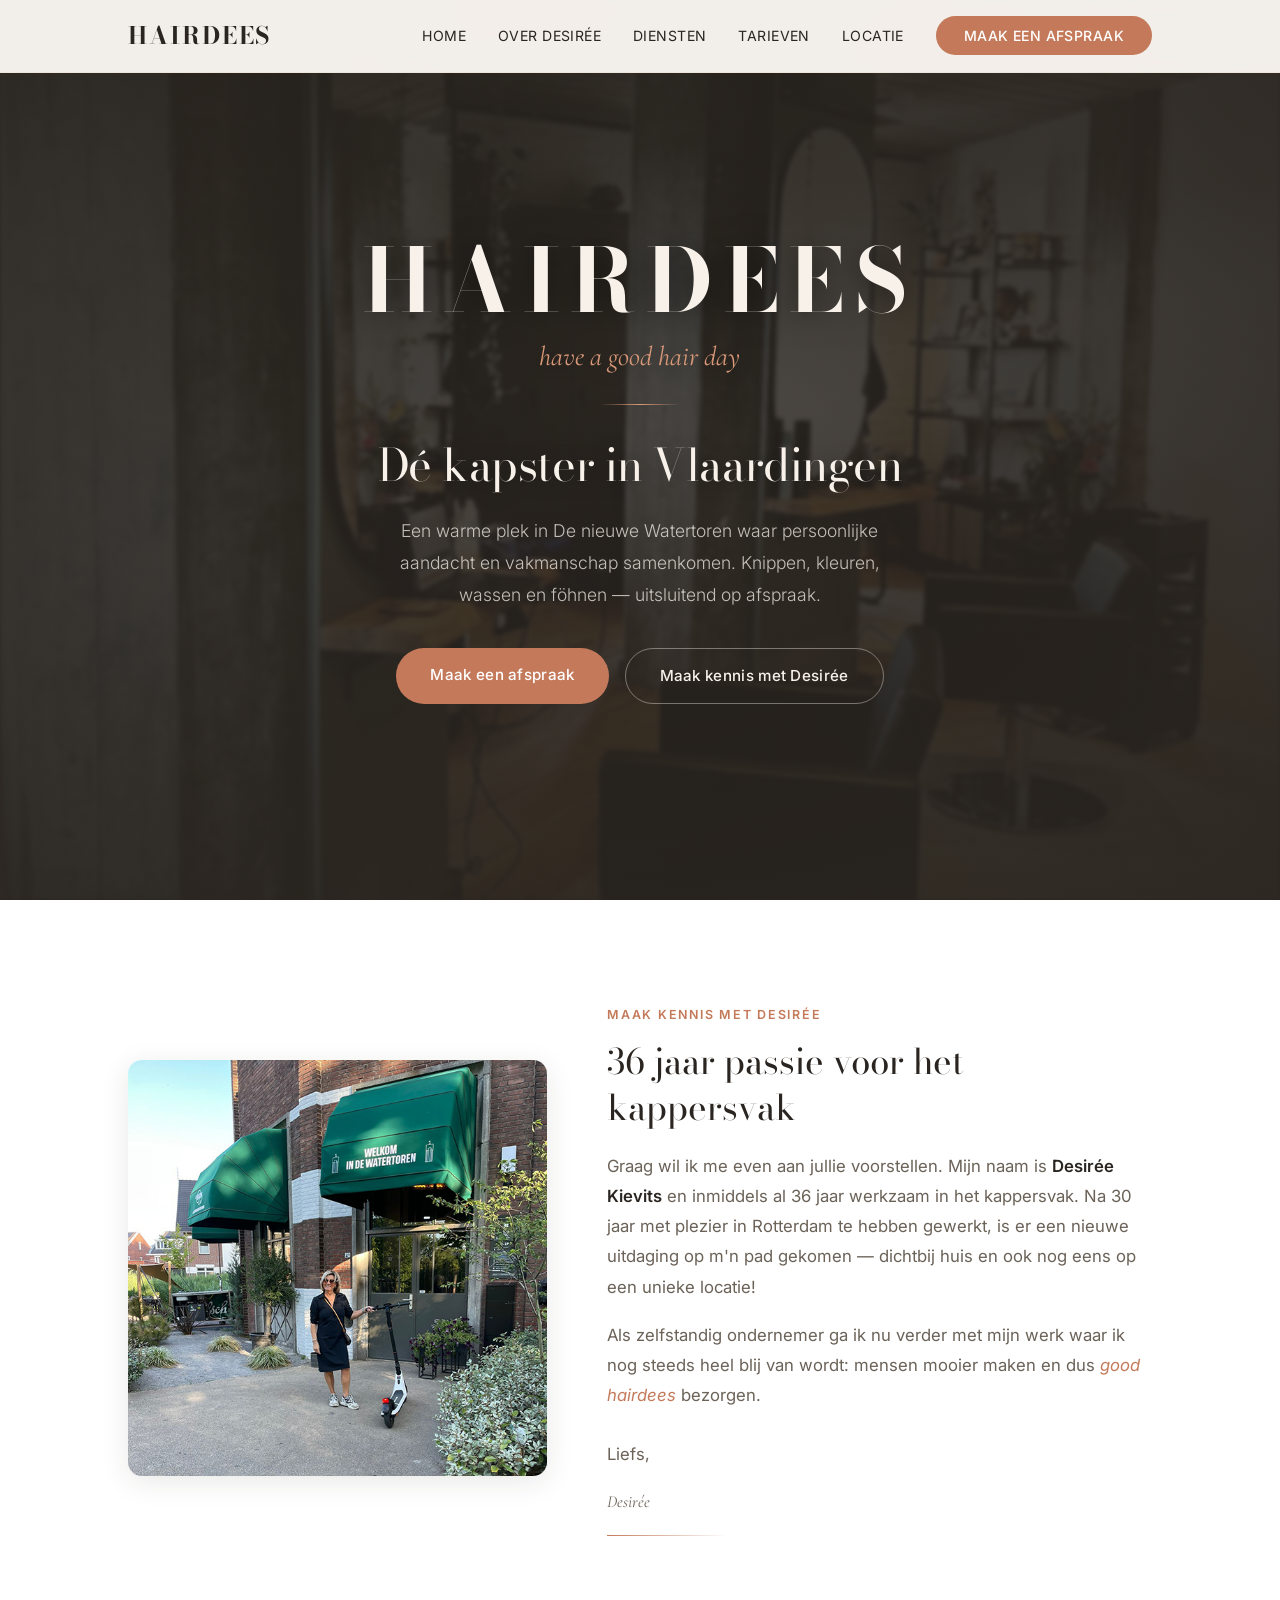
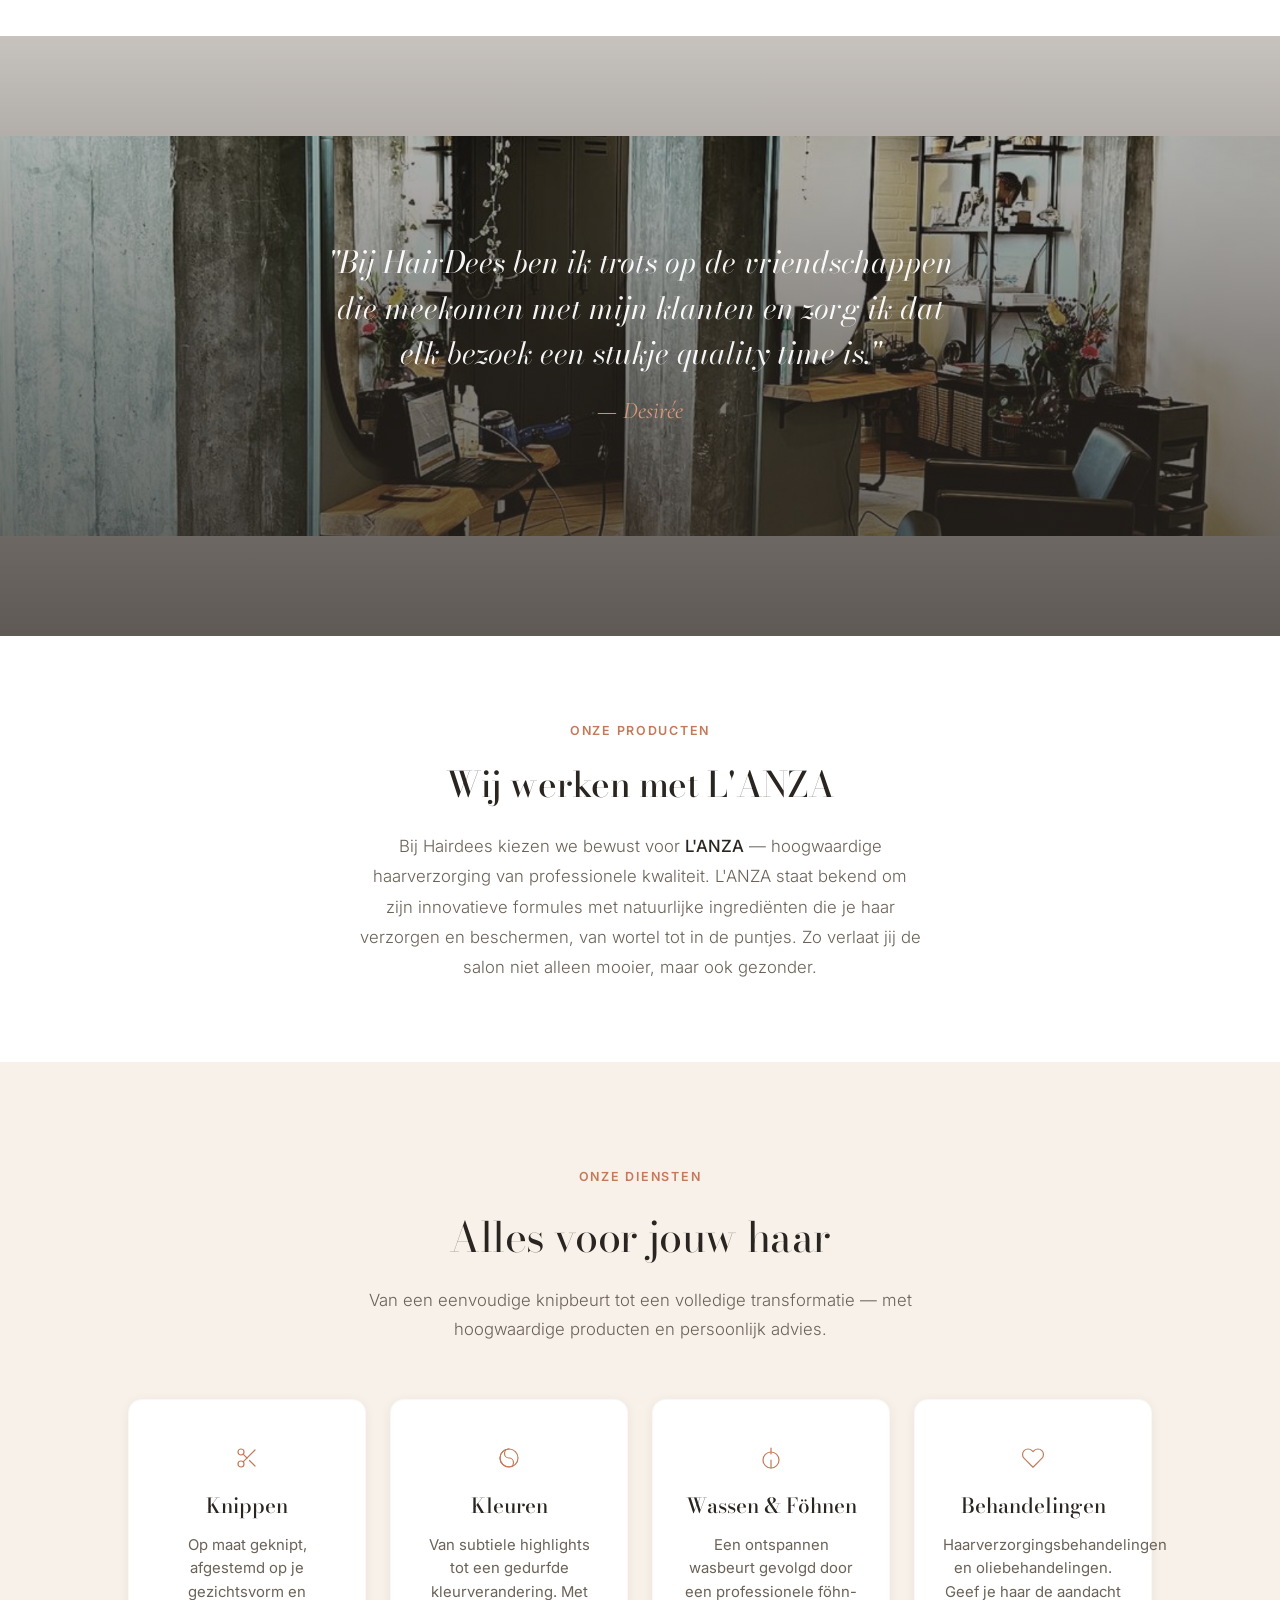
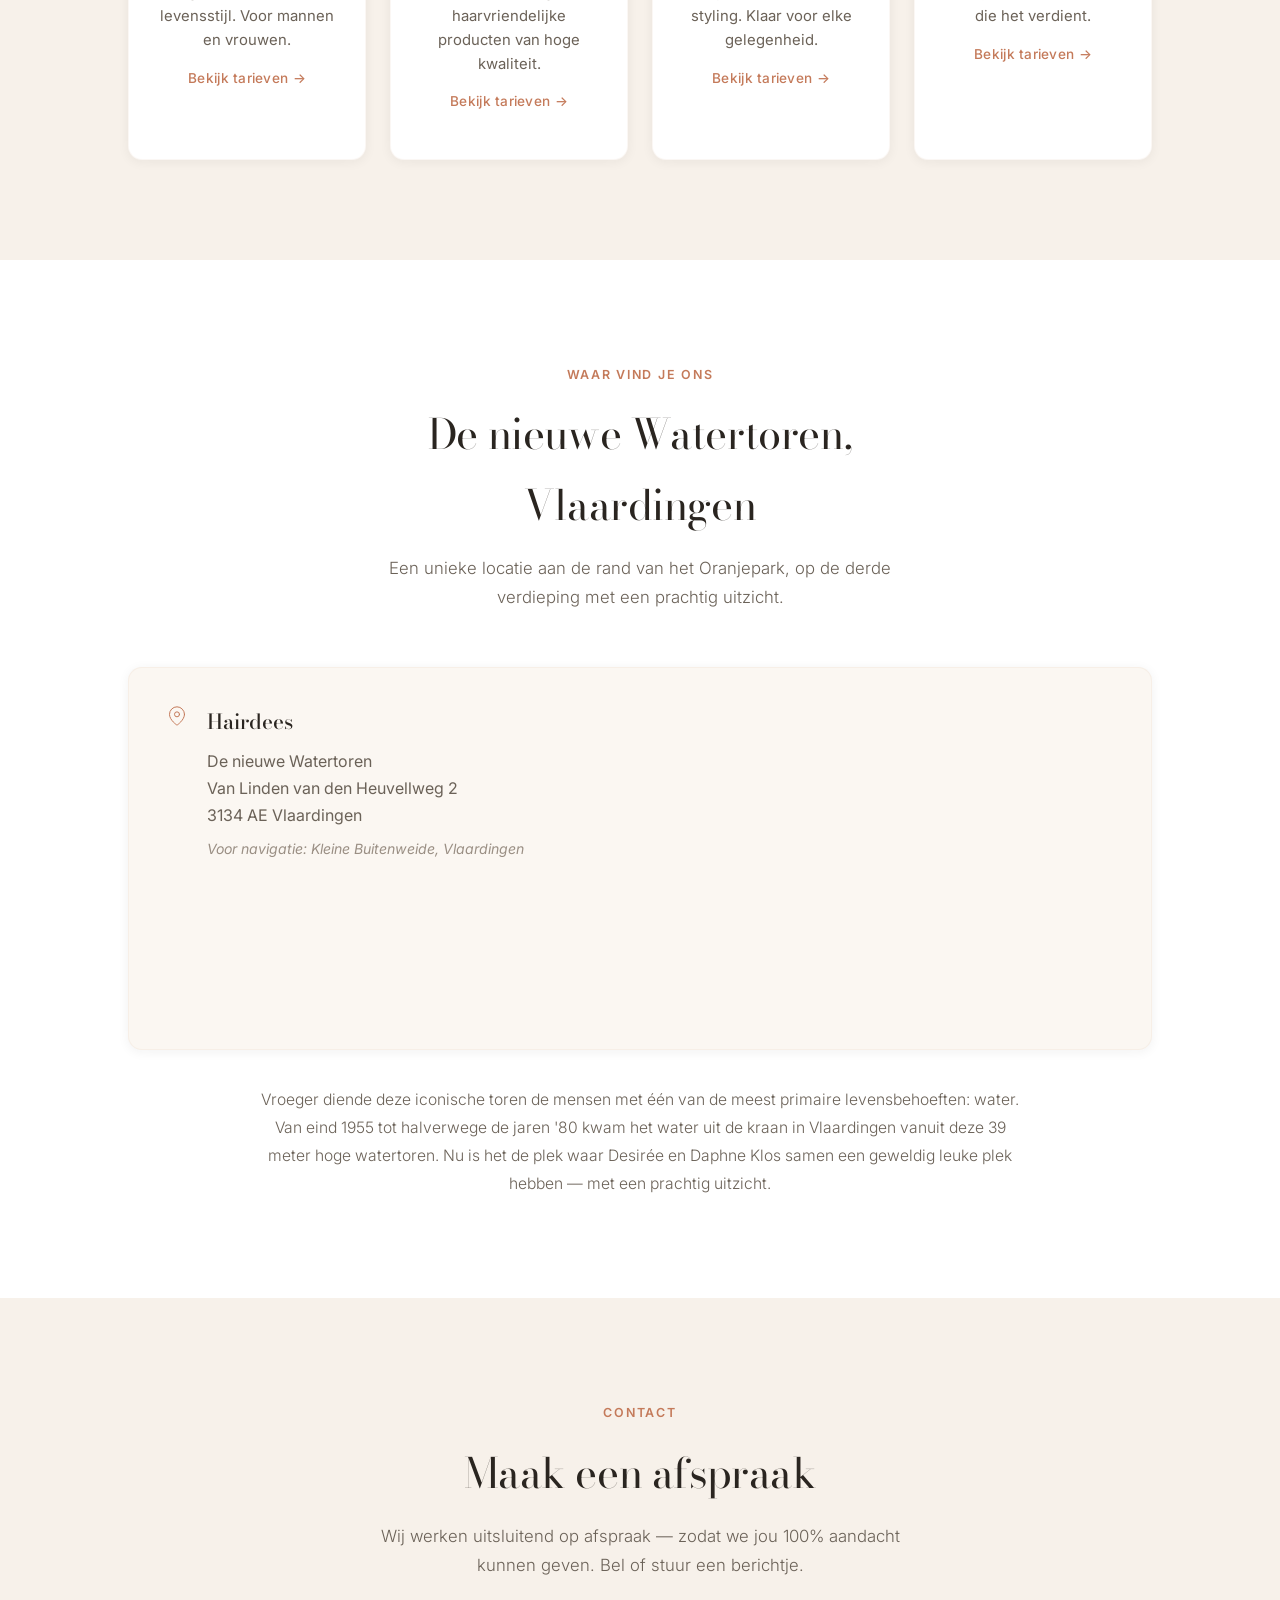
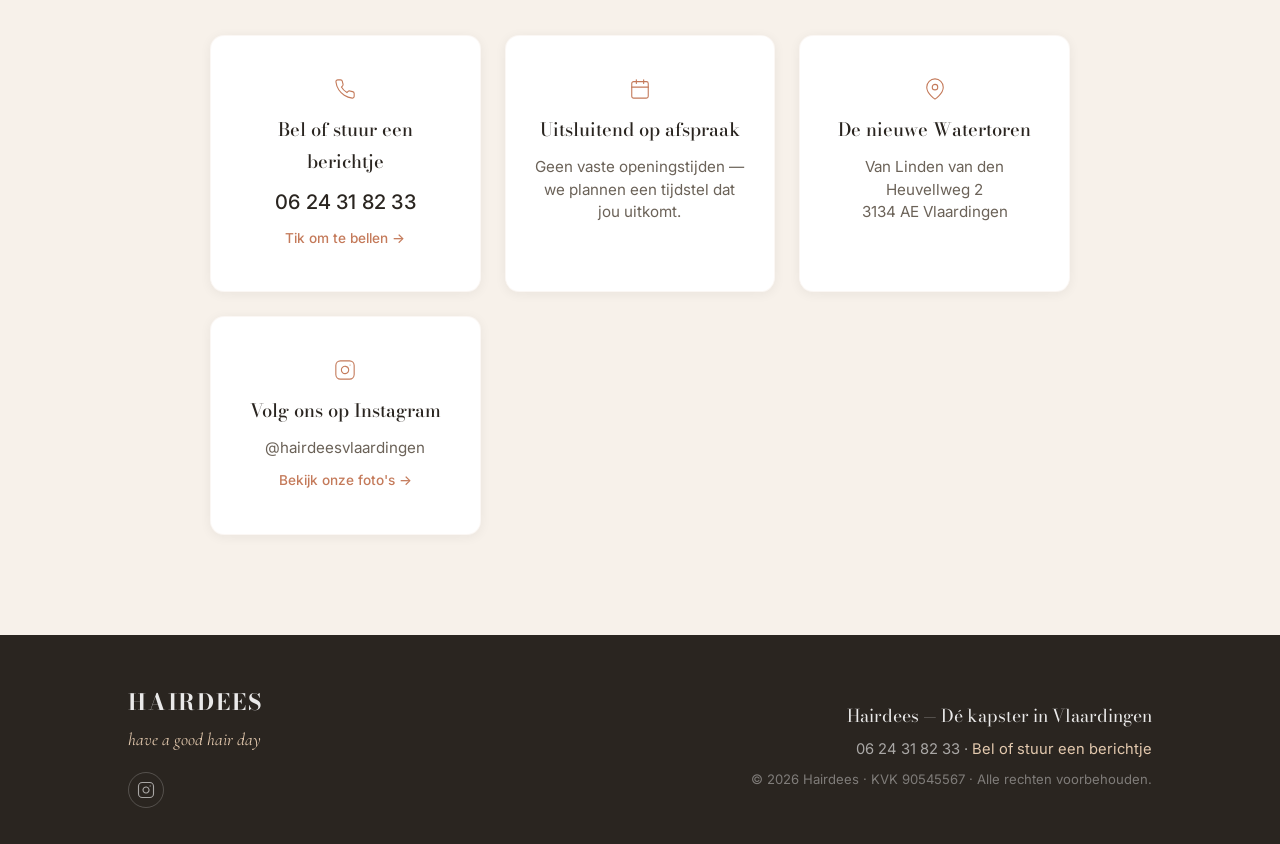
==== index.html @ b7acf9b1 "Salon foto vult heel vlak (600px) + quote terug in foto als overlay - Foto: 600px hoog, volledige br" ====
<!DOCTYPE html>
<html lang="nl">
<head>
    <meta charset="UTF-8">
    <meta name="viewport" content="width=device-width, initial-scale=1.0">
    <title>Hairdees — Dé kapster in Vlaardingen</title>
    <meta name="description" content="Hairdees — kapsalon in De nieuwe Watertoren, Vlaardingen. Knippen, kleuren, wassen, föhnen en behandelingen door Desirée Kievits. Uitsluitend op afspraak.">
    <link rel="stylesheet" href="styles.css">
    <link rel="icon" type="image/png" href="logo.png">
    <link rel="preconnect" href="https://fonts.googleapis.com">
    <link rel="preconnect" href="https://fonts.gstatic.com" crossorigin>
    <link href="https://fonts.googleapis.com/css2?family=Bodoni+Moda:ital,opsz,wght@0,6..96,400;0,6..96,500;0,6..96,700;1,6..96,400&family=Cormorant+Garamond:ital,wght@0,400;0,500;1,400;1,500&family=Inter:wght@300;400;500;600&display=swap" rel="stylesheet">
</head>
<body>

<!-- Navigation -->
<nav class="navbar" id="navbar">
    <div class="nav-container">
        <a href="#home" class="nav-logo">
            <span class="nav-brand">HAIRDEES</span>
        </a>
        <button class="nav-toggle" aria-label="Menu" onclick="toggleMenu()">
            <span></span><span></span><span></span>
        </button>
        <ul class="nav-links" id="navLinks">
            <li><a href="#home">Home</a></li>
            <li><a href="#over">Over Desirée</a></li>
            <li><a href="#diensten">Diensten</a></li>
            <li><a href="tarieven.html">Tarieven</a></li>
            <li><a href="#locatie">Locatie</a></li>
            <li><a href="#contact" class="nav-cta">Maak een afspraak</a></li>
        </ul>
    </div>
</nav>

<!-- Hero -->
<header id="home" class="hero">
    <div class="hero-bg-image"></div>
    <div class="hero-bg"></div>
    <div class="hero-content">
        <div class="hero-brand">
            <h1 class="brand-name">HAIRDEES</h1>
            <p class="hero-tagline">have a good hair day</p>
        </div>
        <div class="hero-divider"></div>
        <h2 class="hero-title">Dé kapster in Vlaardingen</h2>
        <p class="hero-subtitle">Een warme plek in De nieuwe Watertoren waar persoonlijke aandacht en vakmanschap samenkomen. Knippen, kleuren, wassen en föhnen — uitsluitend op afspraak.</p>
        <div class="hero-buttons">
            <a href="#contact" class="btn btn-primary">Maak een afspraak</a>
            <a href="#over" class="btn btn-ghost">Maak kennis met Desirée</a>
        </div>
    </div>
</header>

<!-- About Desirée -->
<section id="over" class="about">
    <div class="container">
        <div class="about-grid">
            <div class="about-photo">
                <img src="salon-exterior.png" alt="Desirée voor De nieuwe Watertoren" loading="lazy">
            </div>
            <div class="about-text">
                <span class="section-tag">Maak kennis met Desirée</span>
                <h2>36 jaar passie voor het kappersvak</h2>
                <p>Graag wil ik me even aan jullie voorstellen. Mijn naam is <strong>Desirée Kievits</strong> en inmiddels al 36 jaar werkzaam in het kappersvak. Na 30 jaar met plezier in Rotterdam te hebben gewerkt, is er een nieuwe uitdaging op m'n pad gekomen — dichtbij huis en ook nog eens op een unieke locatie!</p>
                <p>Als zelfstandig ondernemer ga ik nu verder met mijn werk waar ik nog steeds heel blij van wordt: mensen mooier maken en dus <em>good hairdees</em> bezorgen.</p>
                <div class="about-signature">
                    <p class="signature-text">Liefs,</p>
                    <p class="signature-name">Desirée</p>
                </div>
            </div>
        </div>
    </div>
</section>

<!-- Salon Interior Banner -->
<section class="salon-banner">
    <img src="salon-interior.png" alt="Het interieur van Hairdees kapsalon" loading="lazy">
    <div class="salon-banner-overlay">
        <div class="salon-banner-content">
            <p class="salon-banner-quote">"Bij HairDees ben ik trots op de vriendschappen die meekomen met mijn klanten en zorg ik dat elk bezoek een stukje quality time is."</p>
            <p class="salon-banner-attr">— Desirée</p>
        </div>
    </div>
</section>

<!-- Lanza Products -->
<section class="lanza">
    <div class="container lanza-content">
        <span class="section-tag">Onze producten</span>
        <h2>Wij werken met L'ANZA</h2>
        <p>Bij Hairdees kiezen we bewust voor <strong>L'ANZA</strong> — hoogwaardige haarverzorging van professionele kwaliteit. L'ANZA staat bekend om zijn innovatieve formules met natuurlijke ingrediënten die je haar verzorgen en beschermen, van wortel tot in de puntjes. Zo verlaat jij de salon niet alleen mooier, maar ook gezonder.</p>
    </div>
</section>

<!-- Services -->
<section id="diensten" class="services">
    <div class="container">
        <div class="section-header">
            <span class="section-tag">Onze diensten</span>
            <h2>Alles voor jouw haar</h2>
            <p>Van een eenvoudige knipbeurt tot een volledige transformatie — met hoogwaardige producten en persoonlijk advies.</p>
        </div>
        <div class="services-grid">
            <a href="tarieven.html#knippen" class="service-card">
                <div class="service-icon">
                    <svg viewBox="0 0 24 24" fill="none" stroke="currentColor" stroke-width="1.2" stroke-linecap="round" stroke-linejoin="round"><circle cx="6" cy="6" r="3"/><circle cx="6" cy="18" r="3"/><line x1="20" y1="4" x2="8.12" y2="15.88"/><line x1="14.47" y1="14.48" x2="20" y2="20"/><line x1="8.12" y1="8.12" x2="12" y2="12"/></svg>
                </div>
                <h3>Knippen</h3>
                <p>Op maat geknipt, afgestemd op je gezichtsvorm en levensstijl. Voor mannen en vrouwen.</p>
                <span class="service-link">Bekijk tarieven →</span>
            </a>
            <a href="tarieven.html#kleuren" class="service-card">
                <div class="service-icon">
                    <svg viewBox="0 0 24 24" fill="none" stroke="currentColor" stroke-width="1.2" stroke-linecap="round" stroke-linejoin="round"><circle cx="12" cy="12" r="9"/><path d="M12 3a9 9 0 0 0 0 18 4.5 4.5 0 0 0 0-9 4.5 4.5 0 0 1 0-9z"/></svg>
                </div>
                <h3>Kleuren</h3>
                <p>Van subtiele highlights tot een gedurfde kleurverandering. Met haarvriendelijke producten van hoge kwaliteit.</p>
                <span class="service-link">Bekijk tarieven →</span>
            </a>
            <a href="tarieven.html#wassen-stylen" class="service-card">
                <div class="service-icon">
                    <svg viewBox="0 0 24 24" fill="none" stroke="currentColor" stroke-width="1.2" stroke-linecap="round" stroke-linejoin="round"><path d="M12 2v6"/><circle cx="12" cy="14" r="8"/><path d="M12 14v8"/></svg>
                </div>
                <h3>Wassen & Föhnen</h3>
                <p>Een ontspannen wasbeurt gevolgd door een professionele föhn-styling. Klaar voor elke gelegenheid.</p>
                <span class="service-link">Bekijk tarieven →</span>
            </a>
            <a href="tarieven.html#wenkbrauwen" class="service-card">
                <div class="service-icon">
                    <svg viewBox="0 0 24 24" fill="none" stroke="currentColor" stroke-width="1.2" stroke-linecap="round" stroke-linejoin="round"><path d="M20.84 4.61a5.5 5.5 0 0 0-7.78 0L12 5.67l-1.06-1.06a5.5 5.5 0 0 0-7.78 7.78l1.06 1.06L12 21.23l7.78-7.78 1.06-1.06a5.5 5.5 0 0 0 0-7.78z"/></svg>
                </div>
                <h3>Behandelingen</h3>
                <p>Haarverzorgingsbehandelingen en oliebehandelingen. Geef je haar de aandacht die het verdient.</p>
                <span class="service-link">Bekijk tarieven →</span>
            </a>
        </div>
    </div>
</section>

<!-- Location -->
<section id="locatie" class="location">
    <div class="container">
        <div class="section-header">
            <span class="section-tag">Waar vind je ons</span>
            <h2>De nieuwe Watertoren, Vlaardingen</h2>
            <p>Een unieke locatie aan de rand van het Oranjepark, op de derde verdieping met een prachtig uitzicht.</p>
        </div>
        <div class="location-card">
            <div class="location-info">
                <div class="location-icon">
                    <svg viewBox="0 0 24 24" fill="none" stroke="currentColor" stroke-width="1.2" stroke-linecap="round" stroke-linejoin="round"><path d="M21 10c0 7-9 13-9 13s-9-6-9-13a9 9 0 0 1 18 0z"/><circle cx="12" cy="10" r="3"/></svg>
                </div>
                <div class="location-text">
                    <h3>Hairdees</h3>
                    <p>De nieuwe Watertoren<br>
                    Van Linden van den Heuvellweg 2<br>
                    3134 AE Vlaardingen</p>
                    <p class="location-note"><em>Voor navigatie: Kleine Buitenweide, Vlaardingen</em></p>
                </div>
            </div>
            <div class="location-map">
                <iframe
                    src="https://www.openstreetmap.org/export/embed.html?bbox=4.34%2C51.91%2C4.37%2C51.93&layer=mapnik&marker=51.918,4.355"
                    width="100%" height="300" style="border:0; border-radius:14px;" loading="lazy" referrerpolicy="no-referrer-when-downgrade">
                </iframe>
            </div>
        </div>
        <div class="location-history">
            <p>Vroeger diende deze iconische toren de mensen met één van de meest primaire levensbehoeften: water. Van eind 1955 tot halverwege de jaren '80 kwam het water uit de kraan in Vlaardingen vanuit deze 39 meter hoge watertoren. Nu is het de plek waar Desirée en Daphne Klos samen een geweldig leuke plek hebben — met een prachtig uitzicht.</p>
        </div>
    </div>
</section>

<!-- Contact -->
<section id="contact" class="contact">
    <div class="container">
        <div class="section-header">
            <span class="section-tag">Contact</span>
            <h2>Maak een afspraak</h2>
            <p>Wij werken uitsluitend op afspraak — zodat we jou 100% aandacht kunnen geven. Bel of stuur een berichtje.</p>
        </div>
        <div class="contact-cards">
            <a href="tel:0624318233" class="contact-card">
                <div class="contact-icon">
                    <svg viewBox="0 0 24 24" fill="none" stroke="currentColor" stroke-width="1.2" stroke-linecap="round" stroke-linejoin="round"><path d="M22 16.92v3a2 2 0 0 1-2.18 2 19.79 19.79 0 0 1-8.63-3.07 19.5 19.5 0 0 1-6-6 19.79 19.79 0 0 1-3.07-8.67A2 2 0 0 1 4.11 2h3a2 2 0 0 1 2 1.72c.127.96.361 1.903.7 2.81a2 2 0 0 1-.45 2.11L8.09 9.91a16 16 0 0 0 6 6l1.27-1.27a2 2 0 0 1 2.11-.45c.907.339 1.85.573 2.81.7A2 2 0 0 1 22 16.92z"/></svg>
                </div>
                <h3>Bel of stuur een berichtje</h3>
                <p class="contact-phone">06 24 31 82 33</p>
                <span class="contact-action">Tik om te bellen →</span>
            </a>
            <div class="contact-card">
                <div class="contact-icon">
                    <svg viewBox="0 0 24 24" fill="none" stroke="currentColor" stroke-width="1.2" stroke-linecap="round" stroke-linejoin="round"><rect x="3" y="4" width="18" height="18" rx="2" ry="2"/><line x1="16" y1="2" x2="16" y2="6"/><line x1="8" y1="2" x2="8" y2="6"/><line x1="3" y1="10" x2="21" y2="10"/></svg>
                </div>
                <h3>Uitsluitend op afspraak</h3>
                <p>Geen vaste openingstijden — we plannen een tijdstel dat jou uitkomt.</p>
            </div>
            <div class="contact-card">
                <div class="contact-icon">
                    <svg viewBox="0 0 24 24" fill="none" stroke="currentColor" stroke-width="1.2" stroke-linecap="round" stroke-linejoin="round"><path d="M21 10c0 7-9 13-9 13s-9-6-9-13a9 9 0 0 1 18 0z"/><circle cx="12" cy="10" r="3"/></svg>
                </div>
                <h3>De nieuwe Watertoren</h3>
                <p>Van Linden van den Heuvellweg 2<br>3134 AE Vlaardingen</p>
            </div>
            <a href="https://www.instagram.com/hairdeesvlaardingen/" target="_blank" rel="noopener" class="contact-card">
                <div class="contact-icon">
                    <svg viewBox="0 0 24 24" fill="none" stroke="currentColor" stroke-width="1.2" stroke-linecap="round" stroke-linejoin="round"><rect x="2" y="2" width="20" height="20" rx="5" ry="5"/><path d="M16 11.37A4 4 0 1 1 12.63 8 4 4 0 0 1 16 11.37z"/><line x1="17.5" y1="6.5" x2="17.51" y2="6.5"/></svg>
                </div>
                <h3>Volg ons op Instagram</h3>
                <p>@hairdeesvlaardingen</p>
                <span class="contact-action">Bekijk onze foto's →</span>
            </a>
        </div>
    </div>
</section>

<!-- Footer -->
<footer class="footer">
    <div class="container footer-content">
        <div class="footer-left">
            <span class="footer-brand">HAIRDEES</span>
            <p class="footer-tagline">have a good hair day</p>
            <a href="https://www.instagram.com/hairdeesvlaardingen/" target="_blank" rel="noopener" class="footer-social" aria-label="Instagram">
                <svg viewBox="0 0 24 24" fill="none" stroke="currentColor" stroke-width="1.5" stroke-linecap="round" stroke-linejoin="round"><rect x="2" y="2" width="20" height="20" rx="5" ry="5"/><path d="M16 11.37A4 4 0 1 1 12.63 8 4 4 0 0 1 16 11.37z"/><line x1="17.5" y1="6.5" x2="17.51" y2="6.5"/></svg>
            </a>
        </div>
        <div class="footer-right">
            <p class="footer-name">Hairdees — Dé kapster in Vlaardingen</p>
            <p class="footer-contact">06 24 31 82 33 · <a href="tel:0624318233">Bel of stuur een berichtje</a></p>
            <p class="footer-copy">© 2026 Hairdees · KVK 90545567 · Alle rechten voorbehouden.</p>
        </div>
    </div>
</footer>

<script>
function toggleMenu() {
    document.getElementById('navLinks').classList.toggle('nav-open');
}
document.querySelectorAll('.nav-links a').forEach(link => {
    link.addEventListener('click', () => {
        document.getElementById('navLinks').classList.remove('nav-open');
    });
});
// Navbar shadow on scroll
window.addEventListener('scroll', () => {
    const nav = document.getElementById('navbar');
    if (window.scrollY > 40) nav.classList.add('scrolled');
    else nav.classList.remove('scrolled');
});
</script>

</body>
</html>
---- styles.css ----
/* ===== Reset & Base ===== */
*, *::before, *::after {
    box-sizing: border-box;
    margin: 0;
    padding: 0;
}

:root {
    --gold: #d5b294;
    --gold-light: #e3c9ae;
    --gold-dark: #b8946f;
    --dark: #2a2520;
    --dark-soft: #3d3530;
    --warm-grey: #6b6258;
    --warm-grey-light: #9a8f84;
    --cream: #f7f1ea;
    --cream-light: #fbf7f2;
    --white: #ffffff;
    --terracotta: #c47a5a;
    --terracotta-light: #d99878;
    --terracotta-dark: #a85f3e;
    --sage: #a8b5a0;
    --sage-light: #c4d0bc;
    --sage-dark: #8a9a82;
    --warm-rose: #e8d5c4;
    --warm-rose-light: #f0e0d2;
    --shadow-sm: 0 2px 12px rgba(42, 37, 32, 0.06);
    --shadow-md: 0 6px 28px rgba(42, 37, 32, 0.10);
    --shadow-lg: 0 12px 48px rgba(42, 37, 32, 0.16);
    --shadow-warm: 0 6px 28px rgba(196, 122, 90, 0.15);
    --radius: 14px;
    --radius-sm: 10px;
    --transition: all 0.35s ease;
    --font-serif: 'Bodoni Moda', Georgia, serif;
    --font-script: 'Cormorant Garamond', Georgia, serif;
    --font-body: 'Inter', system-ui, -apple-system, sans-serif;
}

html {
    scroll-behavior: smooth;
    scroll-padding-top: 72px;
    font-size: 16px;
}

body {
    font-family: var(--font-body);
    color: var(--dark);
    line-height: 1.7;
    background-color: var(--cream-light);
    -webkit-font-smoothing: antialiased;
    -moz-osx-font-smoothing: grayscale;
}

.container {
    max-width: 1080px;
    margin: 0 auto;
    padding: 0 28px;
}

/* ===== Navbar ===== */
.navbar {
    position: fixed;
    top: 0;
    left: 0;
    width: 100%;
    background: rgba(251, 247, 242, 0.96);
    backdrop-filter: blur(16px);
    -webkit-backdrop-filter: blur(16px);
    z-index: 1000;
    transition: var(--transition);
    border-bottom: 1px solid rgba(213, 178, 148, 0.15);
}

.navbar.scrolled {
    box-shadow: 0 4px 24px rgba(42, 37, 32, 0.06);
    background: rgba(251, 247, 242, 0.98);
}

.nav-container {
    max-width: 1080px;
    margin: 0 auto;
    padding: 0 28px;
    height: 72px;
    display: flex;
    align-items: center;
    justify-content: space-between;
}

.nav-logo {
    display: flex;
    align-items: center;
    text-decoration: none;
}

.nav-brand {
    font-family: var(--font-serif);
    font-size: 1.5rem;
    font-weight: 700;
    letter-spacing: 0.08em;
    color: var(--dark);
}

.nav-logo-img {
    height: 44px;
    width: auto;
    display: block;
}

.nav-links {
    display: flex;
    list-style: none;
    gap: 32px;
    align-items: center;
}

.nav-links a {
    text-decoration: none;
    color: var(--dark);
    font-weight: 400;
    font-size: 0.88rem;
    letter-spacing: 0.03em;
    text-transform: uppercase;
    transition: var(--transition);
    position: relative;
}

.nav-links a:not(.nav-cta)::after {
    content: '';
    position: absolute;
    bottom: -6px;
    left: 50%;
    width: 0;
    height: 1.5px;
    background: var(--gold);
    transition: width 0.3s ease, left 0.3s ease;
}

.nav-links a:not(.nav-cta):hover {
    color: var(--gold-dark);
}

.nav-links a:not(.nav-cta):hover::after {
    width: 100%;
    left: 0;
}

.nav-cta {
    background: var(--terracotta);
    color: var(--white) !important;
    padding: 11px 28px;
    border-radius: 100px;
    font-weight: 500 !important;
    font-size: 0.82rem;
    letter-spacing: 0.04em;
    text-transform: uppercase;
    transition: var(--transition);
}

.nav-cta:hover {
    background: var(--terracotta-dark);
    transform: translateY(-1px);
    box-shadow: 0 4px 16px rgba(196, 122, 90, 0.4);
}

.nav-toggle {
    display: none;
    flex-direction: column;
    gap: 5px;
    background: none;
    border: none;
    cursor: pointer;
    padding: 8px;
}

.nav-toggle span {
    display: block;
    width: 24px;
    height: 1.5px;
    background: var(--dark);
    border-radius: 2px;
    transition: var(--transition);
}

/* ===== Hero ===== */
.hero {
    position: relative;
    min-height: 100vh;
    display: flex;
    align-items: center;
    justify-content: center;
    text-align: center;
    overflow: hidden;
    background: var(--dark);
}

.hero-bg-image {
    position: absolute;
    inset: 0;
    background: url('salon-interior.png') center center / cover no-repeat;
    z-index: 0;
    filter: brightness(0.5) blur(2px);
}

.hero-bg {
    position: absolute;
    inset: 0;
    background:
        radial-gradient(ellipse at center, rgba(42, 37, 32, 0.3) 0%, rgba(42, 37, 32, 0.65) 60%, rgba(42, 37, 32, 0.85) 100%),
        linear-gradient(165deg, rgba(42, 37, 32, 0.6) 0%, rgba(61, 53, 48, 0.5) 50%, rgba(42, 37, 32, 0.7) 100%);
    z-index: 1;
}

.hero-content {
    position: relative;
    z-index: 2;
    max-width: 680px;
    padding: 120px 28px 80px;
}

.hero-brand {
    margin-bottom: 24px;
    opacity: 0;
    animation: fadeInUp 0.9s ease forwards;
}

.brand-name {
    font-family: var(--font-serif);
    font-size: clamp(2.8rem, 8vw, 5.5rem);
    font-weight: 700;
    letter-spacing: 0.12em;
    color: var(--cream);
    line-height: 1;
    margin-bottom: 10px;
    text-shadow: 0 2px 30px rgba(0, 0, 0, 0.5);
}

.hero-tagline {
    font-family: var(--font-script);
    font-style: italic;
    font-size: 1.7rem;
    color: var(--terracotta-light);
    margin-bottom: 0;
    opacity: 0;
    animation: fadeInUp 0.9s ease 0.15s forwards;
    text-shadow: 0 2px 16px rgba(0, 0, 0, 0.4);
}

.hero-divider {
    width: 80px;
    height: 1px;
    background: linear-gradient(90deg, transparent, var(--terracotta-light), transparent);
    margin: 0 auto 32px;
    opacity: 0;
    animation: fadeInUp 0.9s ease 0.3s forwards;
}

.hero-title {
    font-family: var(--font-serif);
    font-size: clamp(1.8rem, 4.5vw, 2.8rem);
    font-weight: 400;
    line-height: 1.25;
    margin-bottom: 22px;
    color: var(--cream);
    letter-spacing: -0.01em;
    opacity: 0;
    animation: fadeInUp 0.9s ease 0.4s forwards;
    text-shadow: 0 2px 20px rgba(0, 0, 0, 0.4);
}

.hero-subtitle {
    font-size: 1.1rem;
    font-weight: 300;
    line-height: 1.8;
    max-width: 520px;
    margin: 0 auto 38px;
    color: rgba(247, 241, 234, 0.75);
    opacity: 0;
    animation: fadeInUp 0.9s ease 0.55s forwards;
}

.hero-buttons {
    display: flex;
    gap: 16px;
    justify-content: center;
    flex-wrap: wrap;
    opacity: 0;
    animation: fadeInUp 0.9s ease 0.7s forwards;
}

@keyframes fadeInUp {
    from { opacity: 0; transform: translateY(16px); }
    to { opacity: 1; transform: translateY(0); }
}

/* ===== Buttons ===== */
.btn {
    display: inline-block;
    padding: 14px 34px;
    border-radius: 100px;
    text-decoration: none;
    font-weight: 500;
    font-size: 0.95rem;
    cursor: pointer;
    transition: var(--transition);
    border: none;
    letter-spacing: 0.02em;
}

.btn-primary {
    background: var(--terracotta);
    color: var(--white);
}

.btn-primary:hover {
    background: var(--terracotta-dark);
    transform: translateY(-2px);
    box-shadow: 0 8px 24px rgba(196, 122, 90, 0.4);
}

.btn-ghost {
    background: transparent;
    border: 1px solid rgba(247, 241, 234, 0.4);
    color: var(--cream);
}

.btn-ghost:hover {
    border-color: var(--terracotta-light);
    color: var(--terracotta-light);
    background: rgba(196, 122, 90, 0.08);
}

/* ===== Sections ===== */
section {
    padding: 100px 0;
}

.section-header {
    text-align: center;
    max-width: 560px;
    margin: 0 auto 56px;
}

.section-tag {
    display: inline-block;
    color: var(--terracotta);
    font-size: 0.78rem;
    font-weight: 600;
    text-transform: uppercase;
    letter-spacing: 0.14em;
    margin-bottom: 14px;
}

.section-header h2 {
    font-family: var(--font-serif);
    font-size: clamp(1.9rem, 3.8vw, 2.6rem);
    font-weight: 400;
    color: var(--dark);
    margin-bottom: 14px;
    letter-spacing: -0.01em;
}

.section-header p {
    color: var(--warm-grey);
    font-size: 1.05rem;
    font-weight: 300;
    line-height: 1.7;
}

/* ===== Quote Section ===== */
.quote-section {
    padding: 80px 28px;
    text-align: center;
    background: var(--white);
}

.quote-text {
    font-family: var(--font-serif);
    font-style: italic;
    font-size: clamp(1.3rem, 3vw, 1.9rem);
    font-weight: 400;
    color: var(--dark);
    line-height: 1.6;
    max-width: 680px;
    margin: 0 auto 16px;
    letter-spacing: -0.01em;
}

.quote-author {
    font-family: var(--font-script);
    font-style: italic;
    font-size: 1.3rem;
    color: var(--gold-dark);
}

/* ===== About ===== */
.about {
    background: var(--white);
}

.about-grid {
    display: grid;
    grid-template-columns: 1fr 1.3fr;
    gap: 60px;
    align-items: center;
}

.about-photo img {
    width: 100%;
    height: auto;
    border-radius: var(--radius);
    box-shadow: var(--shadow-md);
    display: block;
}

.about-text h2 {
    font-family: var(--font-serif);
    font-size: clamp(1.6rem, 3vw, 2.2rem);
    font-weight: 400;
    color: var(--dark);
    margin-bottom: 20px;
    line-height: 1.3;
}

.about-text p {
    color: var(--warm-grey);
    font-size: 1.05rem;
    margin-bottom: 18px;
    line-height: 1.8;
}

.about-text strong {
    color: var(--dark);
    font-weight: 600;
}

.about-text em {
    color: var(--terracotta);
    font-style: italic;
}

.about-signature {
    margin-top: 28px;
}

.signature-text {
    font-family: var(--font-body);
    font-size: 1.05rem;
    color: var(--warm-grey);
    margin-bottom: 6px;
}

.signature-name {
    font-family: var(--font-script);
    font-style: italic;
    font-size: 3rem;
    color: var(--terracotta);
    margin-bottom: 20px;
    line-height: 1;
}

.about-signature::after {
    content: '';
    display: block;
    width: 120px;
    height: 1px;
    background: linear-gradient(90deg, var(--terracotta), transparent);
}

/* ===== Salon Banner ===== */
.salon-banner {
    position: relative;
    width: 100%;
    height: 600px;
    overflow: hidden;
}

.salon-banner img {
    width: 100%;
    height: 100%;
    object-fit: cover;
    display: block;
}

.salon-banner-overlay {
    position: absolute;
    inset: 0;
    background: linear-gradient(180deg, rgba(42, 37, 32, 0.25) 0%, rgba(42, 37, 32, 0.55) 50%, rgba(42, 37, 32, 0.75) 100%);
    display: flex;
    align-items: center;
    justify-content: center;
    padding: 40px 28px;
}

.salon-banner-content {
    max-width: 640px;
    text-align: center;
}

.salon-banner-quote {
    font-family: var(--font-serif);
    font-style: italic;
    font-size: clamp(1.3rem, 2.8vw, 1.9rem);
    color: rgba(255, 255, 255, 0.95);
    line-height: 1.5;
    margin-bottom: 14px;
}

.salon-banner-attr {
    font-family: var(--font-script);
    font-style: italic;
    font-size: 1.5rem;
    color: var(--terracotta-light);
}

/* ===== Lanza Products ===== */
.lanza {
    padding: 80px 0;
    background: var(--white);
    text-align: center;
}

.lanza-content {
    max-width: 620px;
    margin: 0 auto;
}

.lanza-logo-wrap {
    margin: 0 auto 24px;
    display: flex;
    justify-content: center;
}

.lanza-logo {
    height: 96px;
    width: auto;
    display: block;
    margin: 0 auto;
    opacity: 0.9;
    transition: var(--transition);
}

.lanza-logo:hover {
    opacity: 1;
}

.lanza h2 {
    font-family: var(--font-serif);
    font-size: clamp(1.6rem, 3.5vw, 2.2rem);
    font-weight: 500;
    color: var(--dark);
    margin-bottom: 16px;
    letter-spacing: -0.01em;
}

.lanza p {
    color: var(--warm-grey);
    font-size: 1.05rem;
    line-height: 1.8;
    font-weight: 300;
}

.lanza p strong {
    color: var(--dark);
    font-weight: 500;
}

/* ===== Services ===== */
.services {
    background: var(--cream);
}

.services-grid {
    display: grid;
    grid-template-columns: repeat(auto-fit, minmax(230px, 1fr));
    gap: 24px;
}

.service-card {
    background: var(--white);
    padding: 44px 28px;
    border-radius: var(--radius);
    text-align: center;
    box-shadow: var(--shadow-sm);
    transition: var(--transition);
    border: 1px solid rgba(213, 178, 148, 0.10);
}

.service-card:hover {
    transform: translateY(-6px);
    box-shadow: var(--shadow-warm);
    border-color: var(--terracotta);
}

.service-icon {
    width: 28px;
    height: 28px;
    margin: 0 auto 16px;
    color: var(--terracotta);
    display: flex;
    align-items: center;
    justify-content: center;
}

.service-icon svg {
    width: 24px;
    height: 24px;
    display: block;
}

.service-card h3 {
    font-family: var(--font-serif);
    font-size: 1.3rem;
    font-weight: 500;
    color: var(--dark);
    margin-bottom: 10px;
}

.service-card p {
    color: var(--warm-grey);
    font-size: 0.93rem;
    line-height: 1.6;
}

a.service-card {
    text-decoration: none;
    display: block;
}

.service-link {
    display: inline-block;
    margin-top: 14px;
    font-size: 0.85rem;
    font-weight: 500;
    color: var(--terracotta);
    letter-spacing: 0.02em;
    transition: var(--transition);
}

a.service-card:hover .service-link {
    color: var(--terracotta-dark);
    transform: translateX(3px);
}

/* ===== Location ===== */
.location {
    background: var(--white);
}

.location-card {
    display: grid;
    grid-template-columns: 1fr 1.4fr;
    gap: 40px;
    background: var(--cream-light);
    padding: 36px;
    border-radius: var(--radius);
    box-shadow: var(--shadow-sm);
    border: 1px solid rgba(213, 178, 148, 0.12);
    margin-bottom: 36px;
}

.location-info {
    display: flex;
    gap: 18px;
    align-items: flex-start;
}

.location-icon {
    width: 24px;
    height: 24px;
    flex-shrink: 0;
    color: var(--terracotta);
    display: flex;
    align-items: center;
    justify-content: center;
}

.location-icon svg {
    width: 20px;
    height: 20px;
    display: block;
}

.location-text h3 {
    font-family: var(--font-serif);
    font-size: 1.3rem;
    font-weight: 500;
    color: var(--dark);
    margin-bottom: 8px;
}

.location-text p {
    color: var(--warm-grey);
    font-size: 1rem;
    line-height: 1.7;
    margin-bottom: 8px;
}

.location-note {
    font-size: 0.88rem !important;
    color: var(--warm-grey-light) !important;
}

.location-map {
    border-radius: var(--radius-sm);
    overflow: hidden;
}

.location-history {
    max-width: 760px;
    margin: 0 auto;
    text-align: center;
}

.location-history p {
    color: var(--warm-grey);
    font-size: 0.98rem;
    line-height: 1.8;
    font-weight: 300;
}

/* ===== Contact ===== */
.contact {
    background: var(--cream);
}

.contact-cards {
    display: grid;
    grid-template-columns: repeat(auto-fit, minmax(260px, 1fr));
    gap: 24px;
    max-width: 860px;
    margin: 0 auto;
}

.contact-card {
    background: var(--white);
    padding: 40px 26px;
    border-radius: var(--radius);
    text-align: center;
    box-shadow: var(--shadow-sm);
    transition: var(--transition);
    border: 1px solid rgba(213, 178, 148, 0.10);
    text-decoration: none;
    color: inherit;
    display: block;
}

.contact-card:hover {
    transform: translateY(-4px);
    box-shadow: var(--shadow-md);
    border-color: var(--gold);
}

.contact-icon {
    width: 26px;
    height: 26px;
    margin: 0 auto 12px;
    color: var(--terracotta);
    display: flex;
    align-items: center;
    justify-content: center;
}

.contact-icon svg {
    width: 22px;
    height: 22px;
    display: block;
}

.contact-card h3 {
    font-family: var(--font-serif);
    font-size: 1.15rem;
    font-weight: 500;
    color: var(--dark);
    margin-bottom: 10px;
}

.contact-card p {
    color: var(--warm-grey);
    font-size: 0.95rem;
    line-height: 1.5;
}

.contact-phone {
    font-size: 1.25rem !important;
    font-weight: 500 !important;
    color: var(--dark) !important;
    letter-spacing: 0.01em;
}

.contact-action {
    display: inline-block;
    margin-top: 10px;
    color: var(--terracotta);
    font-size: 0.85rem;
    font-weight: 500;
}

/* ===== Footer ===== */
.footer {
    background: var(--dark);
    color: rgba(255, 255, 255, 0.6);
    padding: 48px 0 36px;
}

.footer-content {
    display: flex;
    justify-content: space-between;
    align-items: center;
    flex-wrap: wrap;
    gap: 28px;
}

.footer-left {
    display: flex;
    flex-direction: column;
    align-items: flex-start;
    gap: 4px;
}

.footer-brand {
    font-family: var(--font-serif);
    font-size: 1.4rem;
    font-weight: 700;
    letter-spacing: 0.08em;
    color: rgba(255, 255, 255, 0.9);
}

.footer-logo {
    height: 40px;
    width: auto;
    filter: brightness(0) invert(1);
}

.footer-tagline {
    font-family: var(--font-script);
    font-style: italic;
    font-size: 1.1rem;
    color: var(--gold-light);
}

.footer-social {
    display: inline-flex;
    align-items: center;
    justify-content: center;
    width: 36px;
    height: 36px;
    border: 1px solid rgba(255, 255, 255, 0.2);
    border-radius: 50%;
    color: rgba(255, 255, 255, 0.6);
    margin-top: 14px;
    transition: var(--transition);
    text-decoration: none;
}

.footer-social svg {
    width: 18px;
    height: 18px;
    display: block;
}

.footer-social:hover {
    color: var(--gold-light);
    border-color: var(--gold);
    transform: translateY(-2px);
}

.footer-right {
    text-align: right;
}

.footer-name {
    font-family: var(--font-serif);
    font-size: 1.1rem;
    color: rgba(255, 255, 255, 0.9);
    margin-bottom: 6px;
}

.footer-contact {
    font-size: 0.92rem;
    margin-bottom: 6px;
}

.footer-contact a {
    color: var(--gold-light);
    text-decoration: none;
    transition: var(--transition);
}

.footer-contact a:hover {
    color: var(--gold);
    text-decoration: underline;
}

.footer-copy {
    font-size: 0.82rem;
    color: rgba(255, 255, 255, 0.4);
}

/* ===== Responsive ===== */
@media (max-width: 768px) {
    .nav-toggle {
        display: flex;
    }

    .nav-links {
        position: fixed;
        top: 72px;
        left: 0;
        width: 100%;
        background: var(--cream-light);
        flex-direction: column;
        padding: 24px 28px;
        gap: 20px;
        transform: translateY(-200%);
        transition: transform 0.35s ease;
        border-bottom: 1px solid rgba(213, 178, 148, 0.15);
        box-shadow: var(--shadow-md);
    }

    .nav-links.nav-open {
        transform: translateY(0);
    }

    .nav-links a {
        font-size: 0.9rem;
    }

    .about-grid {
        grid-template-columns: 1fr;
        gap: 32px;
        text-align: center;
    }

    .about-text {
        text-align: center;
        padding-top: 20px;
    }

    .about-photo img {
        max-width: 100%;
        border-radius: var(--radius);
    }

    .about-signature {
        text-align: center;
        margin-top: 60px;
    }

    .signature-name {
        font-size: 2.4rem;
    }

    .location-card {
        grid-template-columns: 1fr;
        gap: 24px;
    }

    .footer-content {
        flex-direction: column;
        text-align: center;
        gap: 24px;
    }

    .footer-left {
        align-items: center;
    }

    .footer-right {
        text-align: center;
    }

    .about {
        padding-bottom: 24px;
    }

    .salon-banner {
        height: 400px;
    }

    .quote-section {
        padding: 56px 24px;
    }

    section {
        padding: 56px 0;
    }

    .hero {
        min-height: 88vh;
    }

    .hero-content {
        padding: 100px 24px 60px;
    }

    .brand-name {
        font-size: clamp(2rem, 9vw, 3rem);
        letter-spacing: 0.08em;
    }

    .hero-tagline {
        font-size: 1.4rem;
    }

    .hero-title {
        font-size: clamp(1.5rem, 5vw, 2rem);
    }

    .hero-subtitle {
        font-size: 1rem;
    }

    .salon-banner {
        height: 300px;
    }

    .salon-banner-quote {
        font-size: 1.15rem;
    }

    .lanza {
        padding: 56px 0;
    }

    .lanza-logo {
        height: 32px;
    }

    .section-header {
        margin-bottom: 40px;
    }

    .services-grid {
        grid-template-columns: 1fr;
        gap: 20px;
    }

    .contact-cards {
        grid-template-columns: 1fr;
        gap: 20px;
    }

    .price-category {
        margin-bottom: 36px;
    }

    .quote-section {
        padding: 56px 24px;
    }
}

@media (max-width: 480px) {
    .hero-content {
        padding: 100px 20px 56px;
    }

    .brand-name {
        font-size: 1.8rem;
        letter-spacing: 0.06em;
    }

    .hero-tagline {
        font-size: 1.2rem;
    }

    .hero-title {
        font-size: 1.4rem;
    }

    .hero-buttons {
        flex-direction: column;
        width: 100%;
    }

    .hero-buttons .btn {
        width: 100%;
        text-align: center;
    }

    .salon-banner {
        height: 300px;
    }
}

/* ===== Page Header (tarieven) ===== */
.page-header {
    padding: 160px 0 60px;
    text-align: center;
    background: linear-gradient(165deg, var(--dark) 0%, var(--dark-soft) 100%);
}

.page-header h1 {
    font-family: var(--font-serif);
    font-size: clamp(2.2rem, 5vw, 3.2rem);
    font-weight: 400;
    color: var(--cream);
    margin-bottom: 14px;
    letter-spacing: -0.01em;
}

.page-header p {
    color: rgba(247, 241, 234, 0.6);
    font-size: 1.1rem;
    font-weight: 300;
    max-width: 480px;
    margin: 0 auto;
}

/* ===== Pricing ===== */
.pricing {
    padding: 60px 0 100px;
}

.price-category {
    max-width: 760px;
    margin: 0 auto 48px;
}

.category-header {
    display: flex;
    align-items: center;
    gap: 14px;
    margin-bottom: 24px;
    padding-bottom: 16px;
    border-bottom: 2px solid var(--terracotta);
}

.category-icon {
    width: 22px;
    height: 22px;
    color: var(--terracotta);
    font-weight: 300;
    display: flex;
    align-items: center;
    justify-content: center;
    flex-shrink: 0;
}

.category-icon svg {
    width: 18px;
    height: 18px;
    display: block;
}

.category-header h2 {
    font-family: var(--font-serif);
    font-size: 1.5rem;
    font-weight: 500;
    color: var(--dark);
    letter-spacing: -0.01em;
}

.price-list {
    display: flex;
    flex-direction: column;
    gap: 4px;
}

.price-item {
    display: flex;
    align-items: baseline;
    padding: 16px 20px;
    border-radius: var(--radius-sm);
    transition: var(--transition);
}

.price-item:hover {
    background: var(--cream);
}

.price-item-highlight {
    background: rgba(213, 178, 148, 0.08);
    border: 1px solid rgba(213, 178, 148, 0.2);
}

.price-name {
    font-size: 1rem;
    color: var(--dark);
    font-weight: 400;
    white-space: nowrap;
}

.price-from {
    font-size: 0.8rem;
    color: var(--warm-grey-light);
    font-style: italic;
}

.price-dots {
    flex: 1;
    border-bottom: 1px dotted rgba(213, 178, 148, 0.35);
    margin: 0 12px;
    position: relative;
    top: -4px;
}

.price-value {
    font-size: 1.05rem;
    font-weight: 600;
    color: var(--dark);
    white-space: nowrap;
}

.price-cta {
    text-align: center;
    margin-top: 56px;
    padding: 48px 28px;
    background: var(--white);
    border-radius: var(--radius);
    box-shadow: var(--shadow-sm);
    border: 1px solid rgba(213, 178, 148, 0.12);
}

.price-cta p {
    color: var(--warm-grey);
    font-size: 1.1rem;
    margin-bottom: 24px;
}

.price-cta .btn {
    margin-bottom: 16px;
}

.price-cta-note {
    font-size: 0.9rem !important;
    color: var(--warm-grey-light) !important;
    margin-bottom: 0 !important;
}

/* Nav active */
.nav-active {
    color: var(--gold-dark) !important;
    font-weight: 600;
}

.nav-active::after {
    width: 100% !important;
}

/* Responsive pricing */
@media (max-width: 600px) {
    .price-item {
        flex-direction: column;
        gap: 4px;
        padding: 14px 16px;
    }

    .price-dots {
        display: none;
    }

    .price-name {
        font-size: 0.95rem;
    }

    .price-value {
        font-size: 1.2rem;
        color: var(--gold-dark);
    }
}
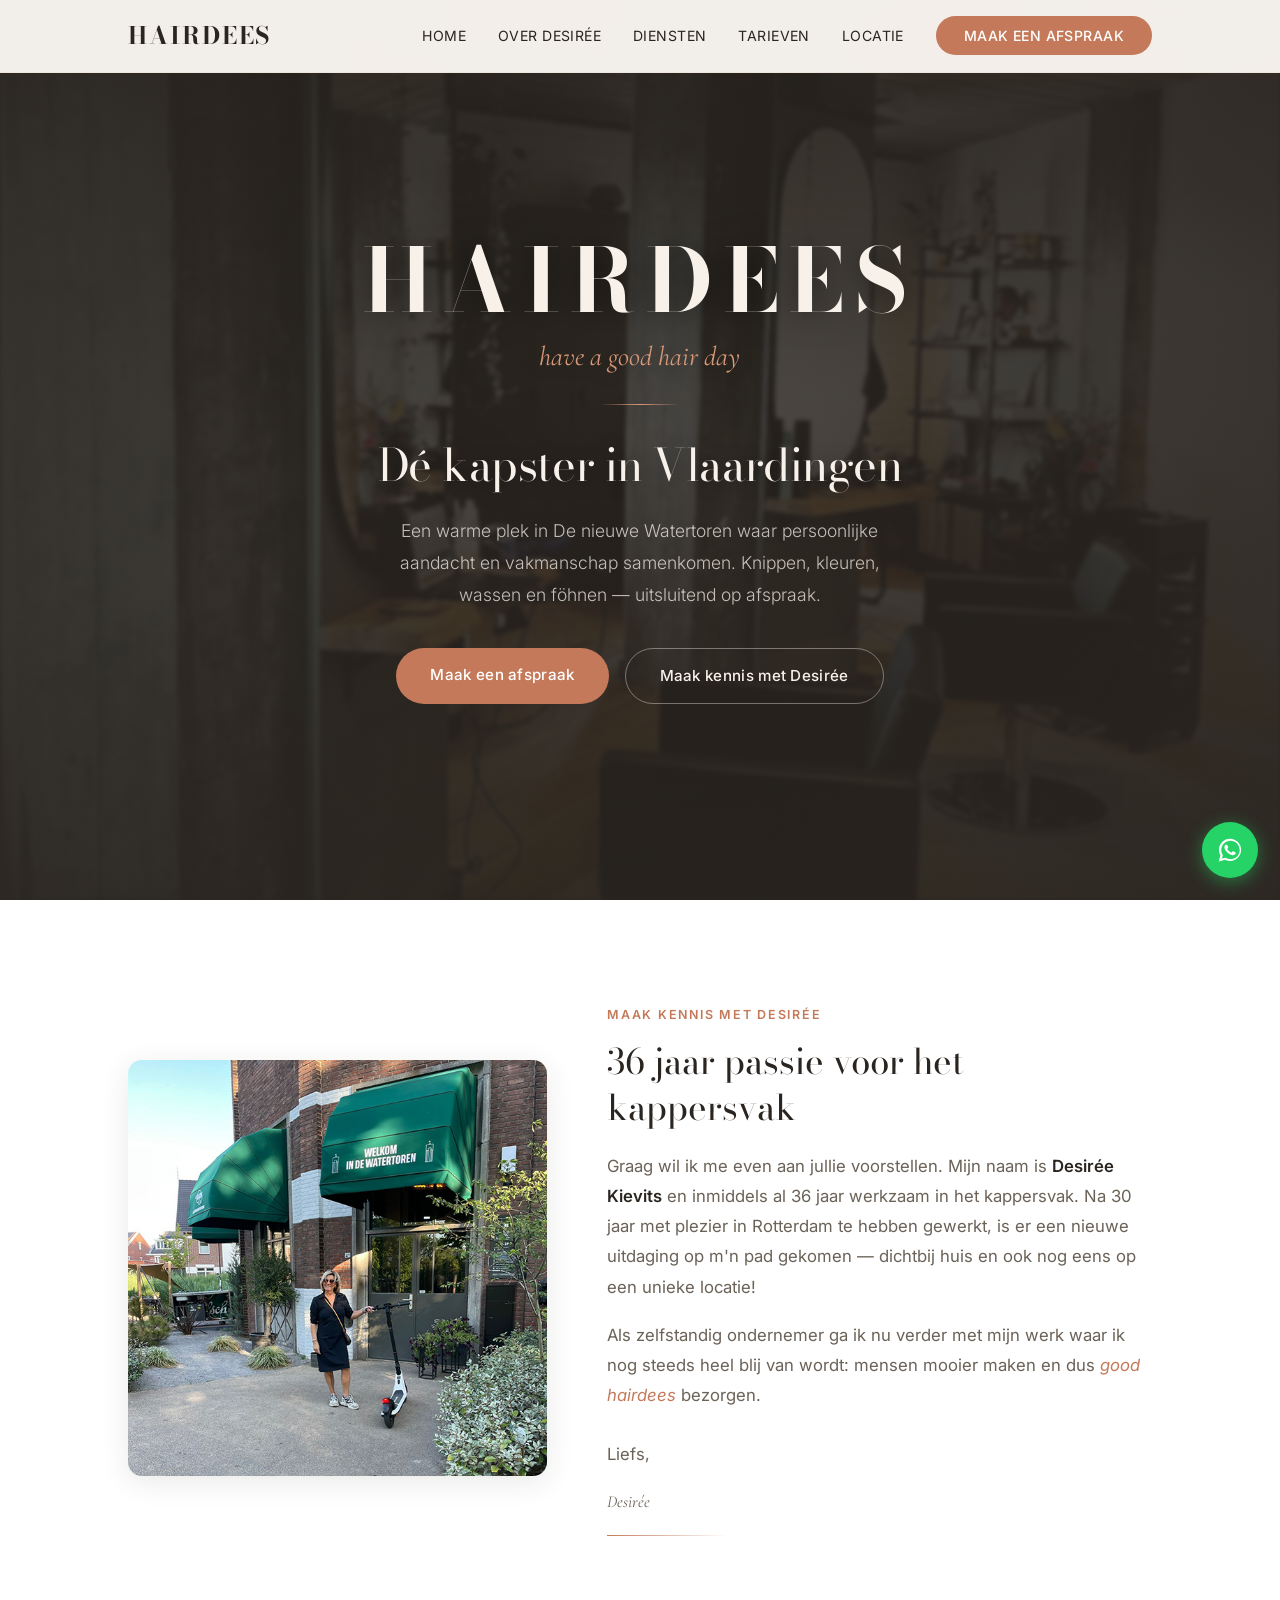
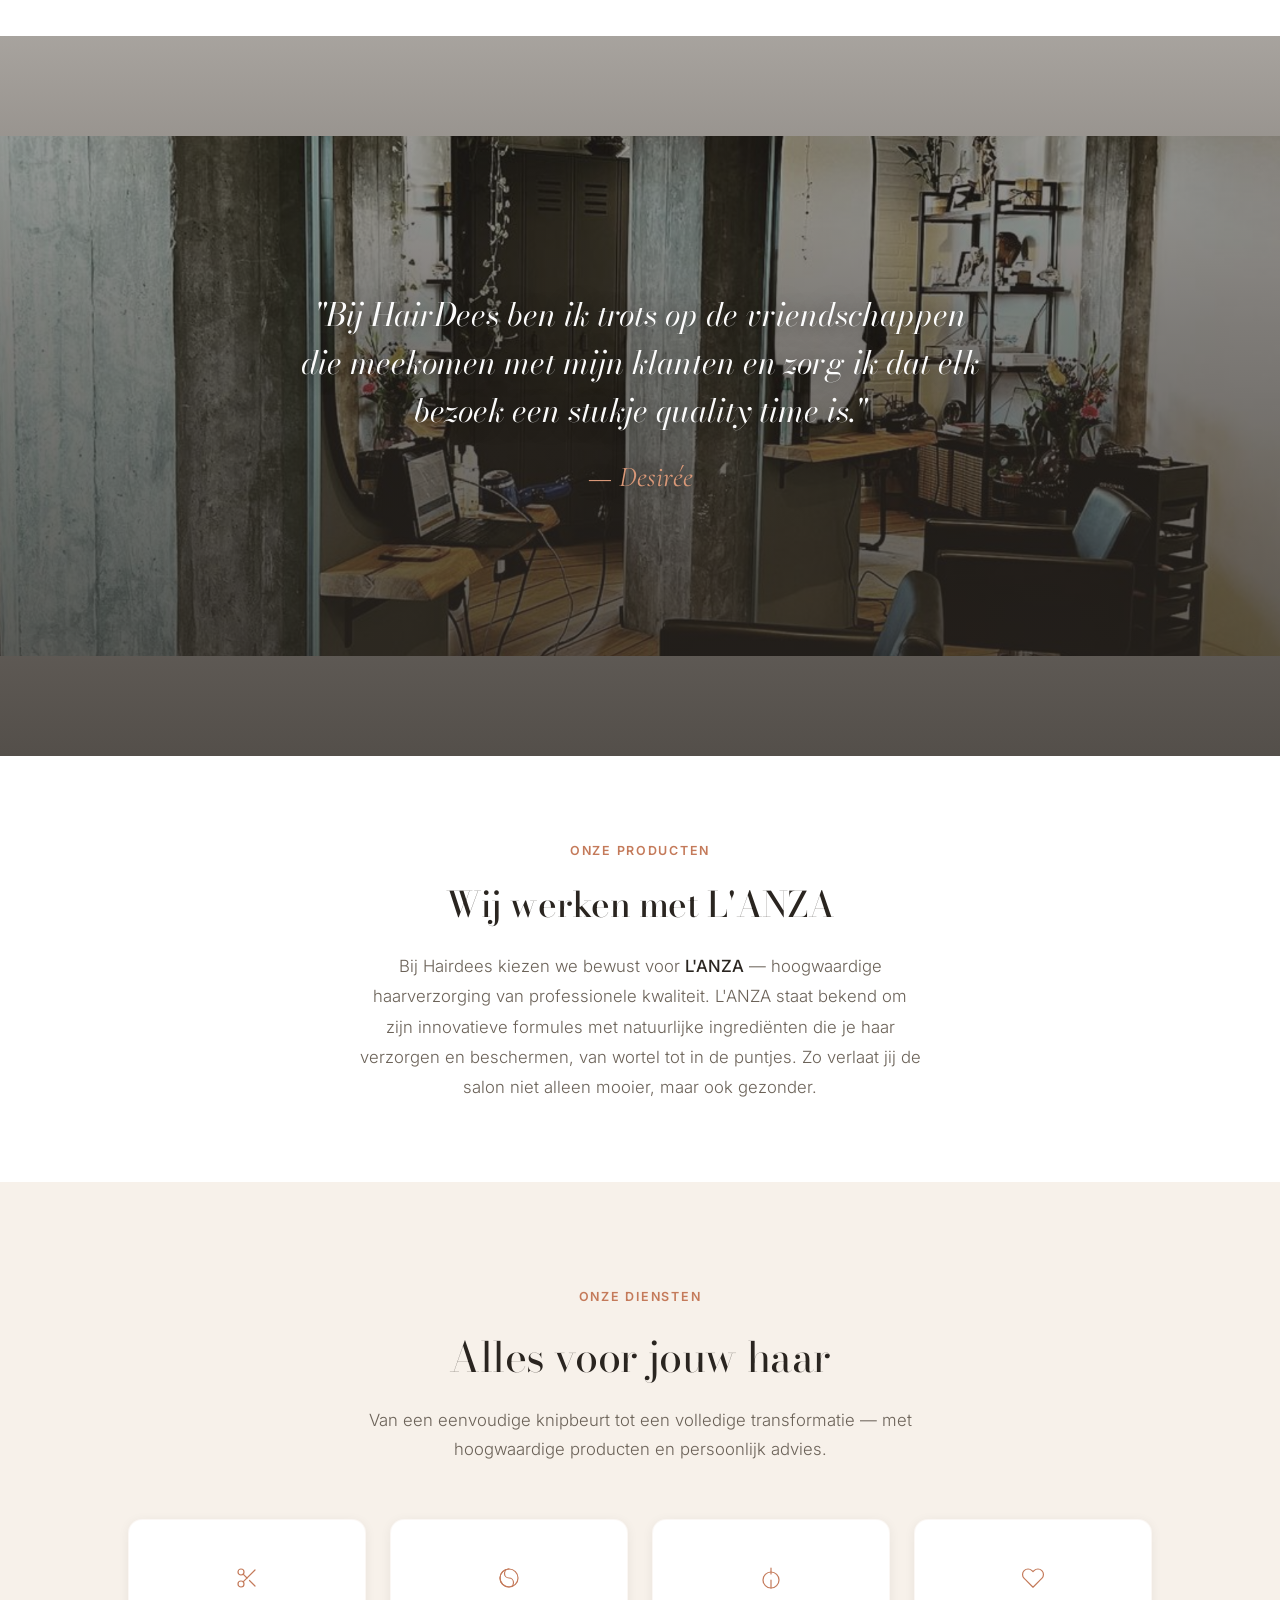
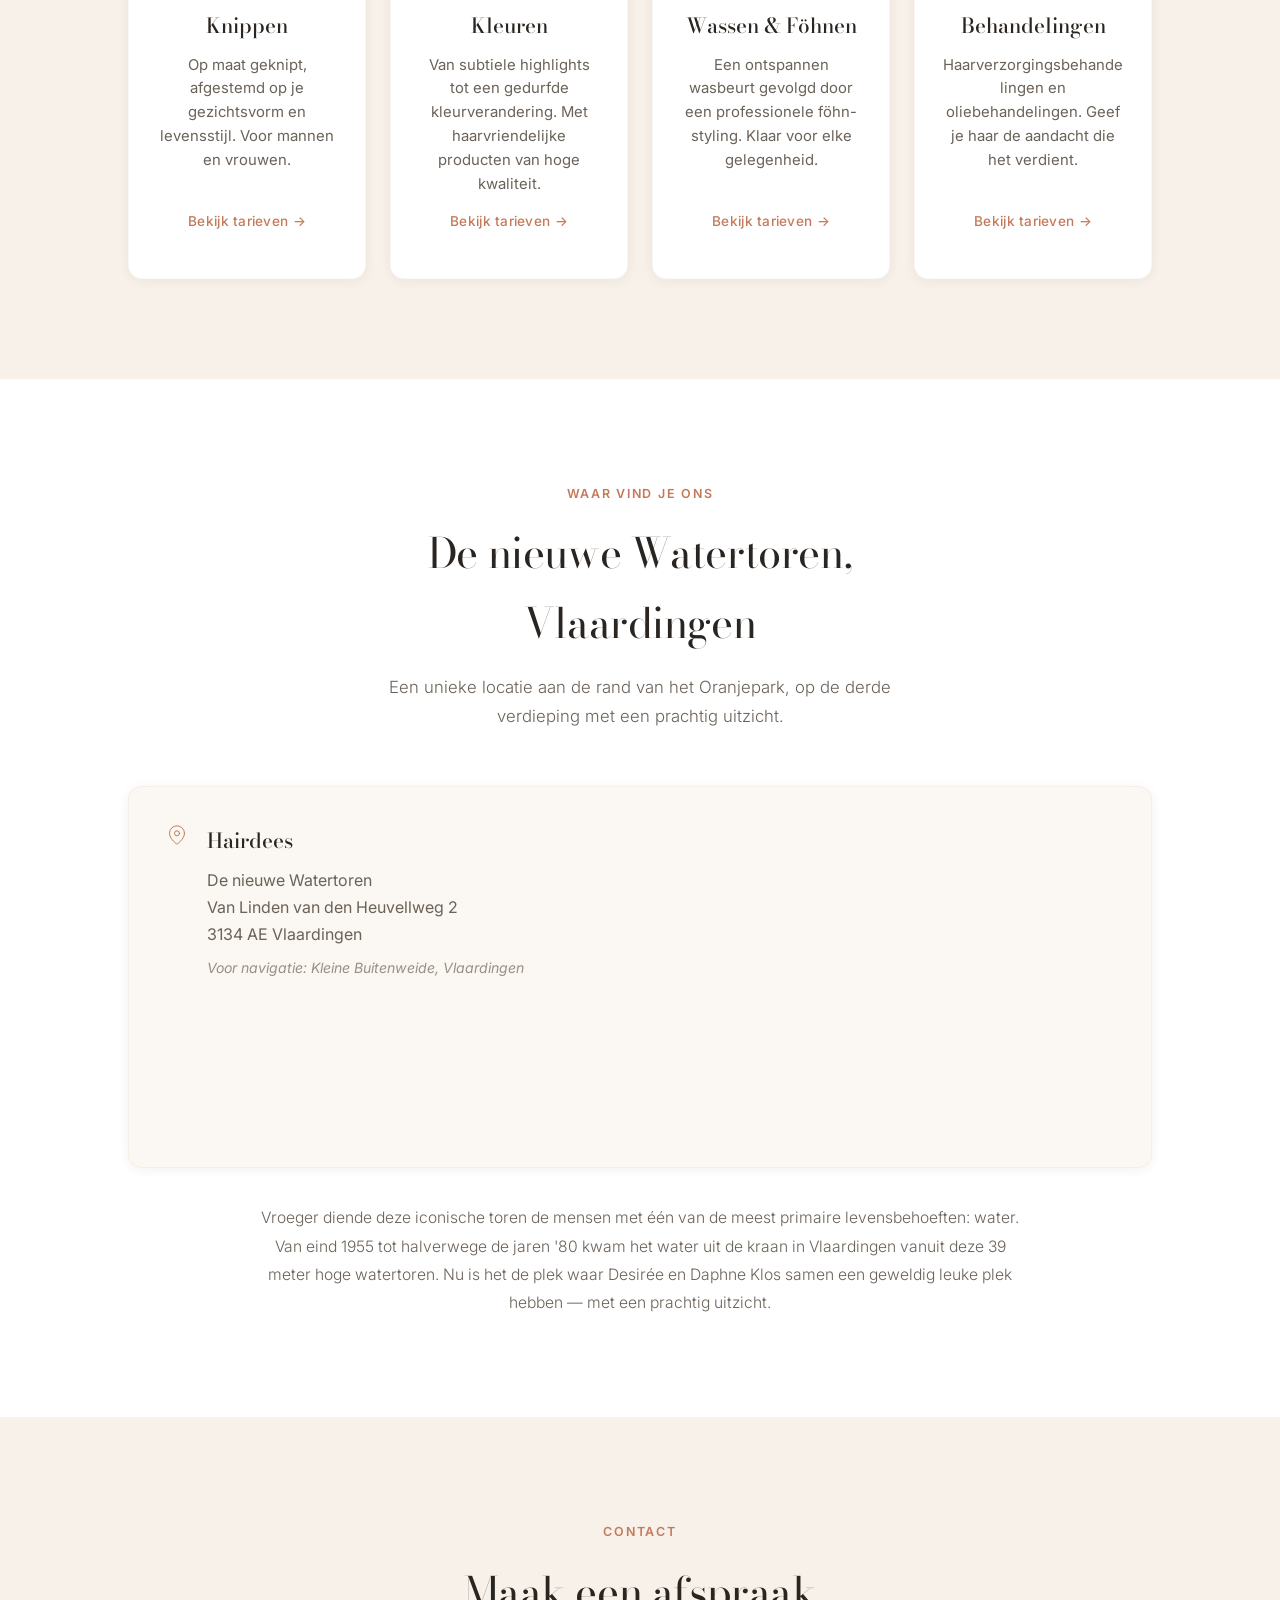
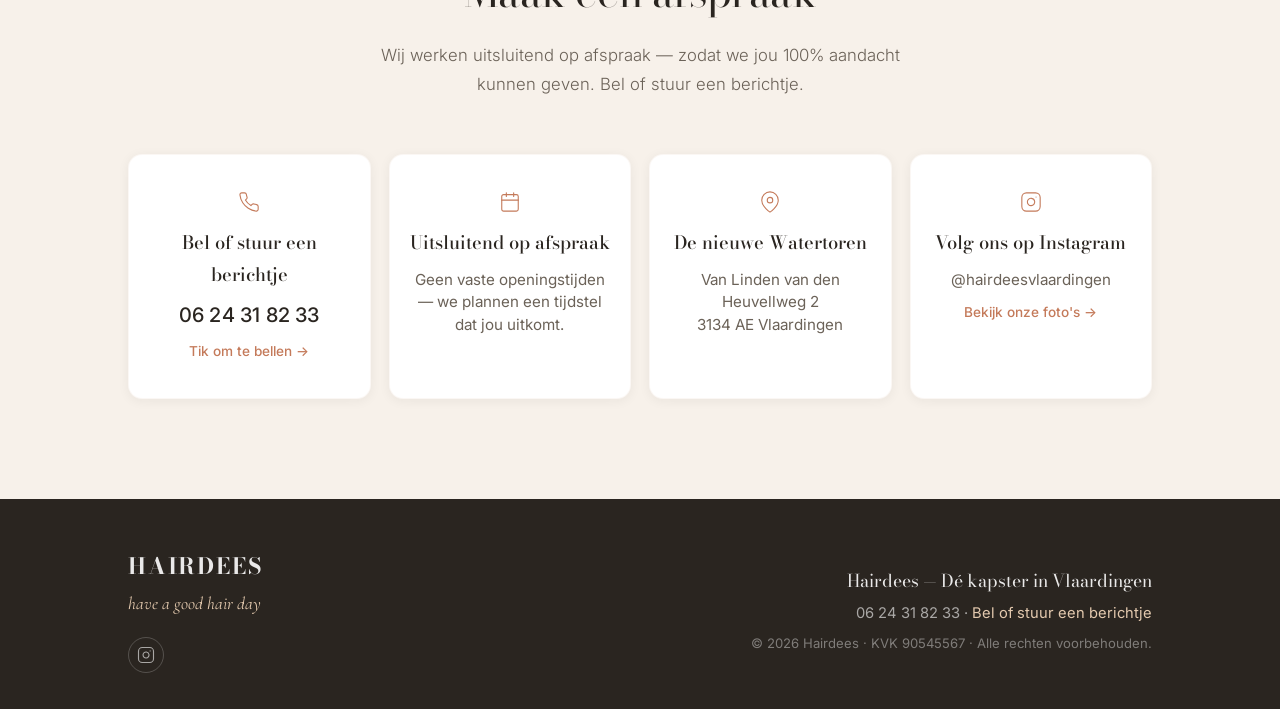
==== commit a512bfd5: "Contactkaarten in 1 rij naast elkaar (2x2 op mobiel); zwevende WhatsApp-knop rechtsonder op beide pa" ====
--- a/index.html
+++ b/index.html
@@ -215,6 +215,11 @@
     </div>
 </section>
 
+<!-- WhatsApp float -->
+<a href="https://wa.me/31624318233" target="_blank" rel="noopener" class="whatsapp-float" aria-label="App ons via WhatsApp">
+    <svg viewBox="0 0 32 32"><path d="M16.04 3C9.02 3 3.33 8.69 3.33 15.71c0 2.24.59 4.42 1.7 6.35L3.2 29l7.1-1.86a12.66 12.66 0 0 0 5.74 1.37h.01c7.01 0 12.71-5.69 12.71-12.71S23.05 3 16.04 3zm0 23.32c-1.78 0-3.53-.48-5.06-1.39l-.36-.21-3.75.98 1-3.65-.24-.38a10.53 10.53 0 0 1-1.62-5.63c0-5.83 4.74-10.57 10.58-10.57 2.82 0 5.48 1.1 7.47 3.1a10.5 10.5 0 0 1 3.09 7.48c0 5.83-4.74 10.57-10.57 10.57zm5.8-7.92c-.32-.16-1.88-.93-2.17-1.03-.29-.11-.5-.16-.72.16-.21.32-.82 1.03-1 1.24-.19.21-.37.24-.69.08-.32-.16-1.34-.49-2.55-1.57-.94-.84-1.58-1.88-1.76-2.2-.19-.32-.02-.49.14-.65.14-.14.32-.37.48-.56.16-.19.21-.32.32-.53.11-.21.05-.4-.03-.56-.08-.16-.72-1.72-.98-2.36-.26-.62-.52-.54-.72-.55h-.61c-.21 0-.56.08-.85.4-.29.32-1.11 1.09-1.11 2.65s1.14 3.08 1.3 3.29c.16.21 2.25 3.43 5.45 4.81.76.33 1.36.53 1.82.67.77.25 1.46.21 2.01.13.61-.09 1.88-.77 2.14-1.51.27-.74.27-1.38.19-1.51-.08-.13-.29-.21-.61-.37z"/></svg>
+</a>
+
 <!-- Footer -->
 <footer class="footer">
     <div class="container footer-content">
--- a/styles.css
+++ b/styles.css
@@ -470,7 +470,8 @@
 .salon-banner {
     position: relative;
     width: 100%;
-    height: 600px;
+    height: 80vh;
+    min-height: 500px;
     overflow: hidden;
 }
 
@@ -484,32 +485,34 @@
 .salon-banner-overlay {
     position: absolute;
     inset: 0;
-    background: linear-gradient(180deg, rgba(42, 37, 32, 0.25) 0%, rgba(42, 37, 32, 0.55) 50%, rgba(42, 37, 32, 0.75) 100%);
+    background: linear-gradient(180deg, rgba(42, 37, 32, 0.4) 0%, rgba(42, 37, 32, 0.6) 40%, rgba(42, 37, 32, 0.8) 100%);
     display: flex;
     align-items: center;
     justify-content: center;
-    padding: 40px 28px;
+    padding: 60px 28px;
 }
 
 .salon-banner-content {
-    max-width: 640px;
+    max-width: 680px;
     text-align: center;
 }
 
 .salon-banner-quote {
     font-family: var(--font-serif);
     font-style: italic;
-    font-size: clamp(1.3rem, 2.8vw, 1.9rem);
-    color: rgba(255, 255, 255, 0.95);
+    font-size: clamp(1.4rem, 3vw, 2rem);
+    color: rgba(255, 255, 255, 0.98);
     line-height: 1.5;
-    margin-bottom: 14px;
+    margin-bottom: 18px;
+    text-shadow: 0 2px 20px rgba(0, 0, 0, 0.5);
 }
 
 .salon-banner-attr {
     font-family: var(--font-script);
     font-style: italic;
-    font-size: 1.5rem;
+    font-size: 1.8rem;
     color: var(--terracotta-light);
+    text-shadow: 0 2px 16px rgba(0, 0, 0, 0.5);
 }
 
 /* ===== Lanza Products ===== */
@@ -623,7 +626,34 @@
 
 a.service-card {
     text-decoration: none;
-    display: block;
+    display: flex;
+    flex-direction: column;
+    align-items: center;
+}
+
+.service-card p,
+.service-card h3 {
+    max-width: 100%;
+    overflow-wrap: break-word;
+}
+
+/* beschrijvingen rekken zodat alle 'Bekijk tarieven'-links gelijk onderaan staan */
+.service-card p {
+    flex: 1 0 auto;
+}
+
+.service-card .service-icon,
+.service-card h3,
+.service-card p {
+    flex-shrink: 0;
+}
+
+.service-card p {
+    flex-grow: 1;
+}
+
+.services-grid {
+    align-items: stretch;
 }
 
 .service-link {
@@ -725,15 +755,15 @@
 
 .contact-cards {
     display: grid;
-    grid-template-columns: repeat(auto-fit, minmax(260px, 1fr));
-    gap: 24px;
-    max-width: 860px;
+    grid-template-columns: repeat(4, 1fr);
+    gap: 18px;
+    max-width: 1080px;
     margin: 0 auto;
 }
 
 .contact-card {
     background: var(--white);
-    padding: 40px 26px;
+    padding: 34px 18px;
     border-radius: var(--radius);
     text-align: center;
     box-shadow: var(--shadow-sm);
@@ -1036,8 +1066,8 @@
     }
 
     .contact-cards {
-        grid-template-columns: 1fr;
-        gap: 20px;
+        grid-template-columns: repeat(2, 1fr);
+        gap: 16px;
     }
 
     .price-category {
@@ -1084,22 +1114,25 @@
 
 /* ===== Page Header (tarieven) ===== */
 .page-header {
-    padding: 160px 0 60px;
+    padding: 170px 0 70px;
     text-align: center;
-    background: linear-gradient(165deg, var(--dark) 0%, var(--dark-soft) 100%);
+    background:
+        radial-gradient(ellipse 60% 90% at 50% 0%, rgba(213, 178, 148, 0.28) 0%, transparent 70%),
+        linear-gradient(180deg, var(--cream) 0%, var(--cream-light) 100%);
+    border-bottom: 1px solid rgba(213, 178, 148, 0.18);
 }
 
 .page-header h1 {
     font-family: var(--font-serif);
     font-size: clamp(2.2rem, 5vw, 3.2rem);
     font-weight: 400;
-    color: var(--cream);
+    color: var(--dark);
     margin-bottom: 14px;
     letter-spacing: -0.01em;
 }
 
 .page-header p {
-    color: rgba(247, 241, 234, 0.6);
+    color: var(--warm-grey);
     font-size: 1.1rem;
     font-weight: 300;
     max-width: 480px;
@@ -1108,21 +1141,82 @@
 
 /* ===== Pricing ===== */
 .pricing {
-    padding: 60px 0 100px;
+    padding: 70px 0 100px;
+    background: var(--cream-light);
+    position: relative;
+}
+
+.pricing .container {
+    display: grid;
+    grid-template-columns: repeat(2, 1fr);
+    gap: 24px;
+    align-items: stretch;
+    max-width: 1080px;
 }
 
 .price-category {
-    max-width: 760px;
-    margin: 0 auto 48px;
+    margin: 0;
+    background: var(--white);
+    border-radius: var(--radius);
+    padding: 32px 34px;
+    box-shadow: var(--shadow-sm);
+    border: 1px solid rgba(213, 178, 148, 0.10);
+    display: flex;
+    flex-direction: column;
+    height: 100%;
+    opacity: 0;
+    transform: translateY(40px);
+    transition: opacity 0.6s ease, transform 0.6s ease, box-shadow 0.35s ease;
+    position: relative;
+    overflow: hidden;
+}
+
+/* zachte gouden gloed bovenin elke kaart */
+.price-category::before {
+    content: '';
+    position: absolute;
+    top: 0;
+    left: 0;
+    right: 0;
+    height: 3px;
+    background: linear-gradient(90deg, var(--terracotta), var(--gold));
+    opacity: 0.85;
+}
+
+.price-category:hover {
+    box-shadow: var(--shadow-warm);
+    transform: translateY(-4px);
+}
+
+.price-category.visible {
+    opacity: 1;
+    transform: translateY(0);
+}
+
+/* CTA over de volledige breedte */
+.price-cta {
+    grid-column: 1 / -1;
 }
 
 .category-header {
     display: flex;
     align-items: center;
     gap: 14px;
-    margin-bottom: 24px;
-    padding-bottom: 16px;
-    border-bottom: 2px solid var(--terracotta);
+    margin-bottom: 28px;
+    padding-bottom: 18px;
+    border-bottom: 1px solid rgba(213, 178, 148, 0.2);
+    position: relative;
+}
+
+.category-header::after {
+    content: '';
+    position: absolute;
+    bottom: -1px;
+    left: 0;
+    width: 60px;
+    height: 2px;
+    background: var(--terracotta);
+    border-radius: 2px;
 }
 
 .category-icon {
@@ -1153,24 +1247,28 @@
 .price-list {
     display: flex;
     flex-direction: column;
-    gap: 4px;
+    gap: 2px;
 }
 
 .price-item {
     display: flex;
     align-items: baseline;
-    padding: 16px 20px;
+    padding: 14px 16px;
     border-radius: var(--radius-sm);
     transition: var(--transition);
+    border: 1px solid transparent;
+    min-width: 0;
 }
 
 .price-item:hover {
     background: var(--cream);
+    border-color: rgba(213, 178, 148, 0.15);
+    transform: translateX(4px);
 }
 
 .price-item-highlight {
-    background: rgba(213, 178, 148, 0.08);
-    border: 1px solid rgba(213, 178, 148, 0.2);
+    background: rgba(196, 122, 90, 0.06);
+    border: 1px solid rgba(196, 122, 90, 0.2);
 }
 
 .price-name {
@@ -1178,6 +1276,9 @@
     color: var(--dark);
     font-weight: 400;
     white-space: nowrap;
+    overflow: hidden;
+    text-overflow: ellipsis;
+    min-width: 0;
 }
 
 .price-from {
@@ -1188,7 +1289,7 @@
 
 .price-dots {
     flex: 1;
-    border-bottom: 1px dotted rgba(213, 178, 148, 0.35);
+    border-bottom: 1px dotted rgba(213, 178, 148, 0.3);
     margin: 0 12px;
     position: relative;
     top: -4px;
@@ -1203,46 +1304,124 @@
 
 .price-cta {
     text-align: center;
-    margin-top: 56px;
-    padding: 48px 28px;
-    background: var(--white);
+    margin: 56px auto 0;
+    max-width: 700px;
+    padding: 56px 40px;
+    background: linear-gradient(165deg, var(--dark) 0%, var(--dark-soft) 100%);
     border-radius: var(--radius);
-    box-shadow: var(--shadow-sm);
-    border: 1px solid rgba(213, 178, 148, 0.12);
-}
-
-.price-cta p {
-    color: var(--warm-grey);
+    box-shadow: var(--shadow-md);
+    opacity: 0;
+    transform: translateY(40px);
+    transition: opacity 0.6s ease 0.2s, transform 0.6s ease 0.2s;
+}
+
+.price-cta.visible {
+    opacity: 1;
+    transform: translateY(0);
+}
+
+.price-cta-intro {
+    color: rgba(255, 255, 255, 0.8);
     font-size: 1.1rem;
-    margin-bottom: 24px;
-}
-
-.price-cta .btn {
-    margin-bottom: 16px;
+    margin-bottom: 28px;
+    font-weight: 300;
+}
+
+.price-cta-btn {
+    display: inline-flex;
+    align-items: center;
+    justify-content: center;
+    background: var(--terracotta);
+    color: var(--white);
+    padding: 16px 40px;
+    border-radius: 100px;
+    text-decoration: none;
+    font-weight: 500;
+    font-size: 1rem;
+    transition: var(--transition);
+    letter-spacing: 0.02em;
+}
+
+.price-cta-btn:hover {
+    background: var(--terracotta-dark);
+    transform: translateY(-2px);
+    box-shadow: 0 8px 24px rgba(196, 122, 90, 0.4);
 }
 
 .price-cta-note {
-    font-size: 0.9rem !important;
-    color: var(--warm-grey-light) !important;
-    margin-bottom: 0 !important;
+    font-size: 0.9rem;
+    color: rgba(255, 255, 255, 0.4);
+    margin-top: 20px;
+    font-weight: 300;
 }
 
 /* Nav active */
 .nav-active {
-    color: var(--gold-dark) !important;
+    color: var(--terracotta) !important;
     font-weight: 600;
 }
 
-.nav-active::after {
-    width: 100% !important;
+/* ===== WhatsApp float button ===== */
+.whatsapp-float {
+    position: fixed;
+    bottom: 22px;
+    right: 22px;
+    z-index: 999;
+    width: 56px;
+    height: 56px;
+    border-radius: 50%;
+    background: #25d366;
+    display: flex;
+    align-items: center;
+    justify-content: center;
+    box-shadow: 0 4px 18px rgba(37, 211, 102, 0.45);
+    transition: var(--transition);
+}
+
+.whatsapp-float svg {
+    width: 28px;
+    height: 28px;
+    fill: var(--white);
+}
+
+.whatsapp-float:hover {
+    transform: translateY(-3px) scale(1.05);
+    box-shadow: 0 8px 26px rgba(37, 211, 102, 0.55);
+}
+
+@media (max-width: 480px) {
+    .whatsapp-float {
+        width: 50px;
+        height: 50px;
+        bottom: 16px;
+        right: 16px;
+    }
+
+    .whatsapp-float svg {
+        width: 25px;
+        height: 25px;
+    }
 }
 
 /* Responsive pricing */
-@media (max-width: 600px) {
+@media (max-width: 860px) {
+    .pricing .container {
+        grid-template-columns: 1fr;
+        gap: 20px;
+    }
+}
+
+@media (max-width: 768px) {
+    .price-category {
+        padding: 24px 20px;
+        margin-bottom: 0;
+    }
+
     .price-item {
         flex-direction: column;
         gap: 4px;
-        padding: 14px 16px;
+        padding: 12px 14px;
+        align-items: flex-start;
     }
 
     .price-dots {
@@ -1251,10 +1430,16 @@
 
     .price-name {
         font-size: 0.95rem;
+        white-space: normal;
+        overflow-wrap: break-word;
     }
 
     .price-value {
         font-size: 1.2rem;
-        color: var(--gold-dark);
-    }
-}
+        color: var(--terracotta);
+    }
+
+    .price-cta {
+        padding: 40px 24px;
+    }
+}
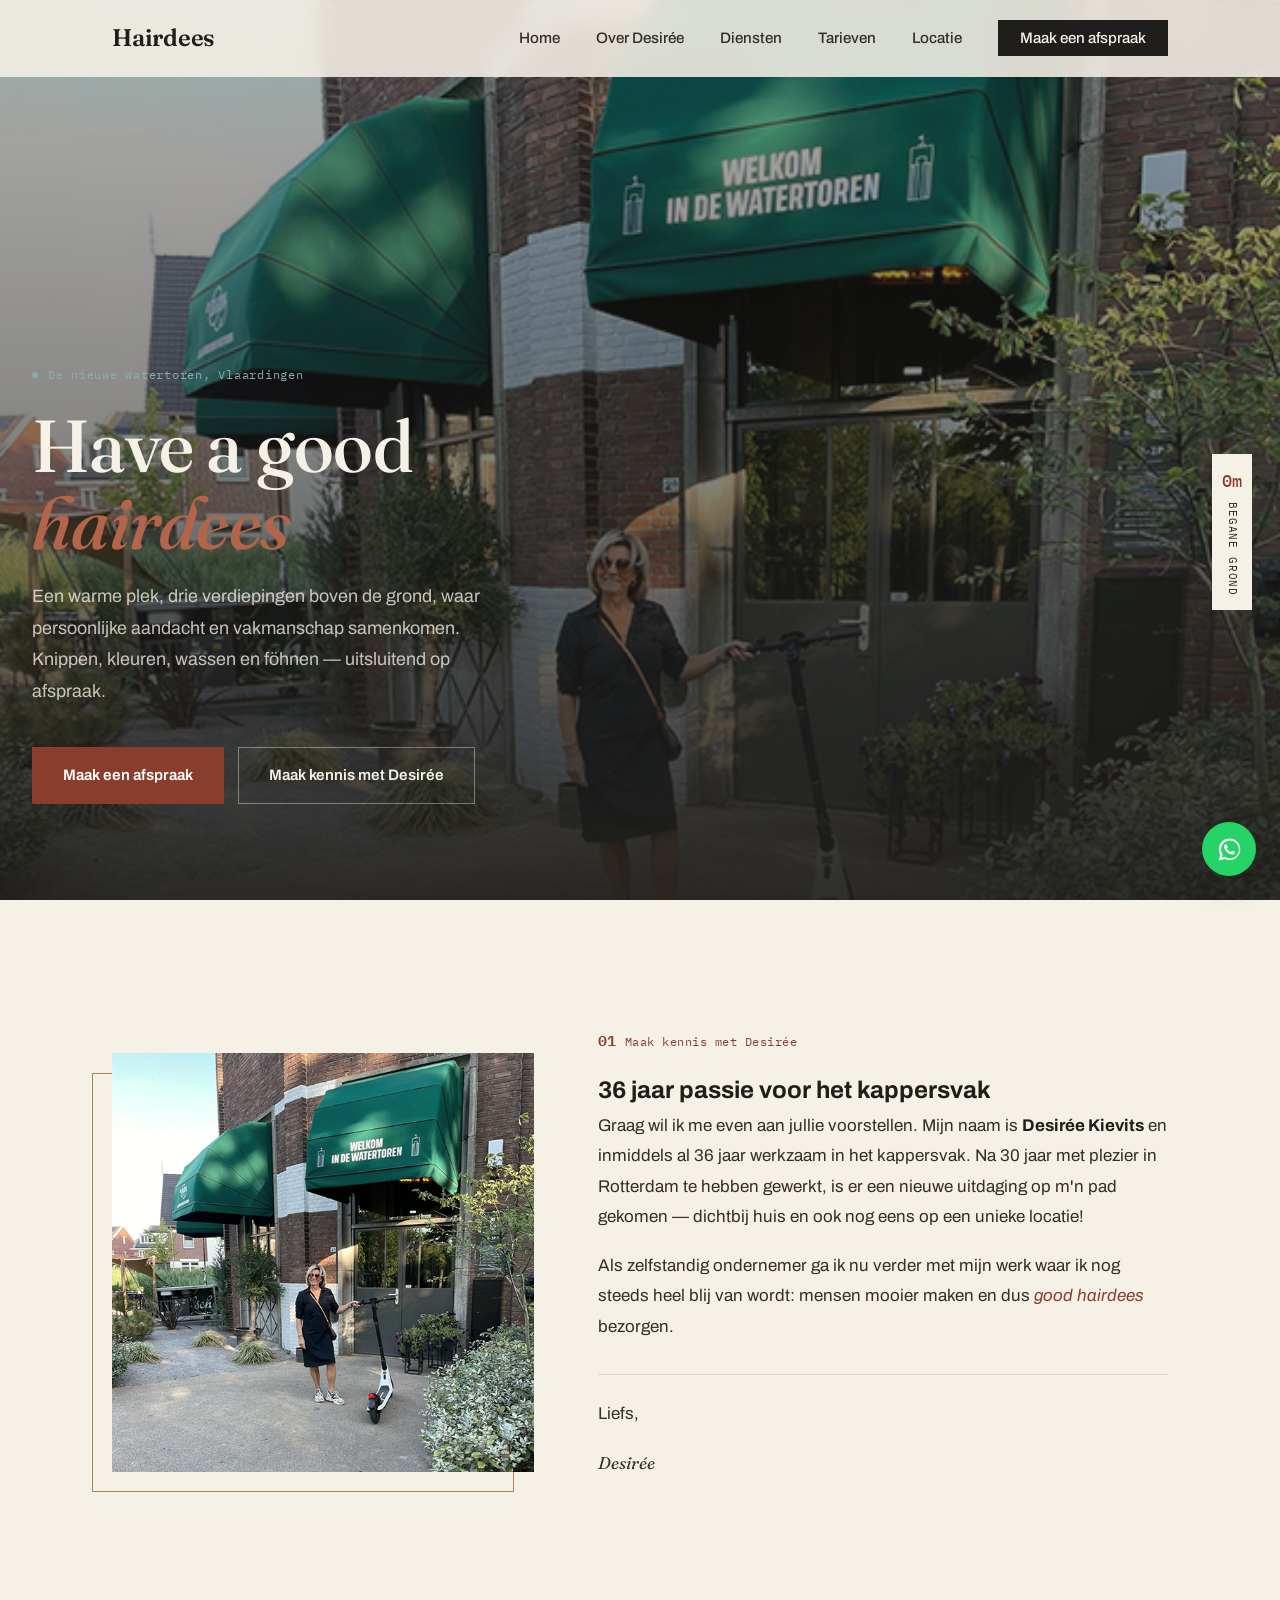
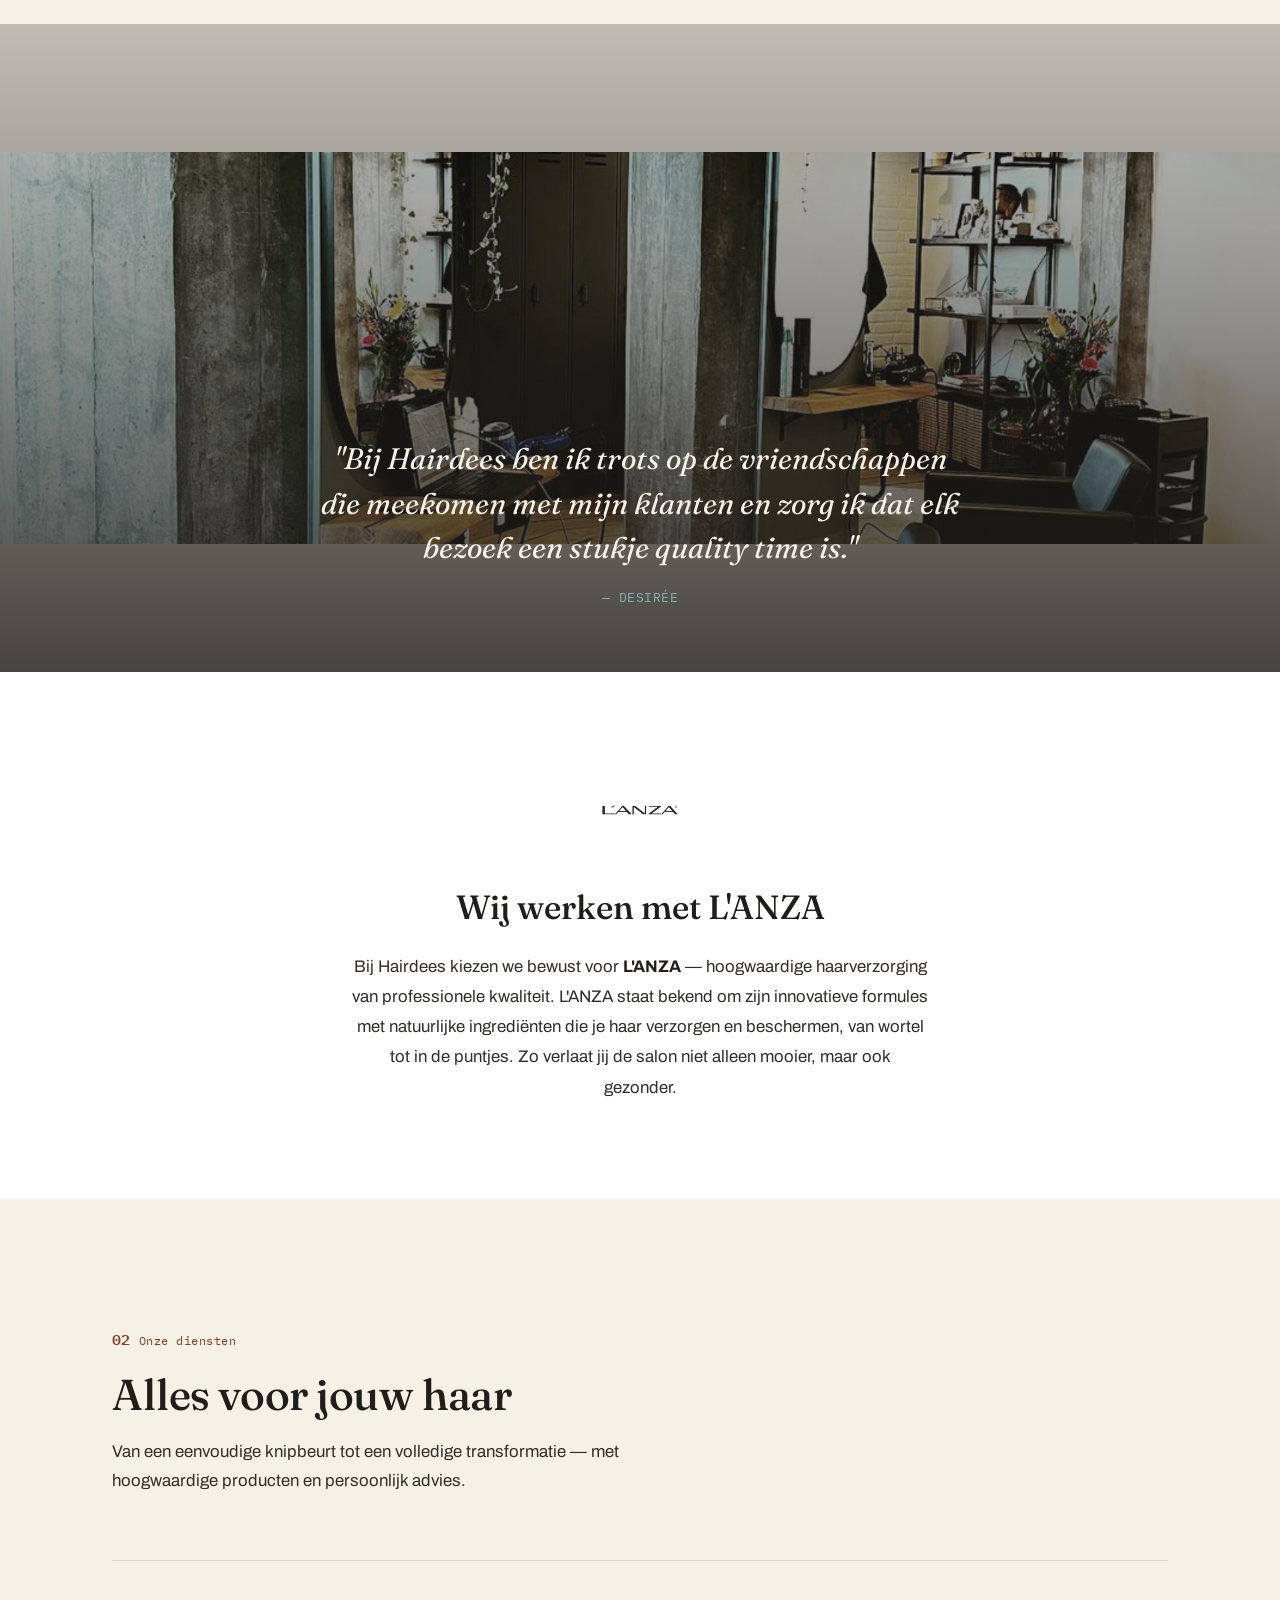
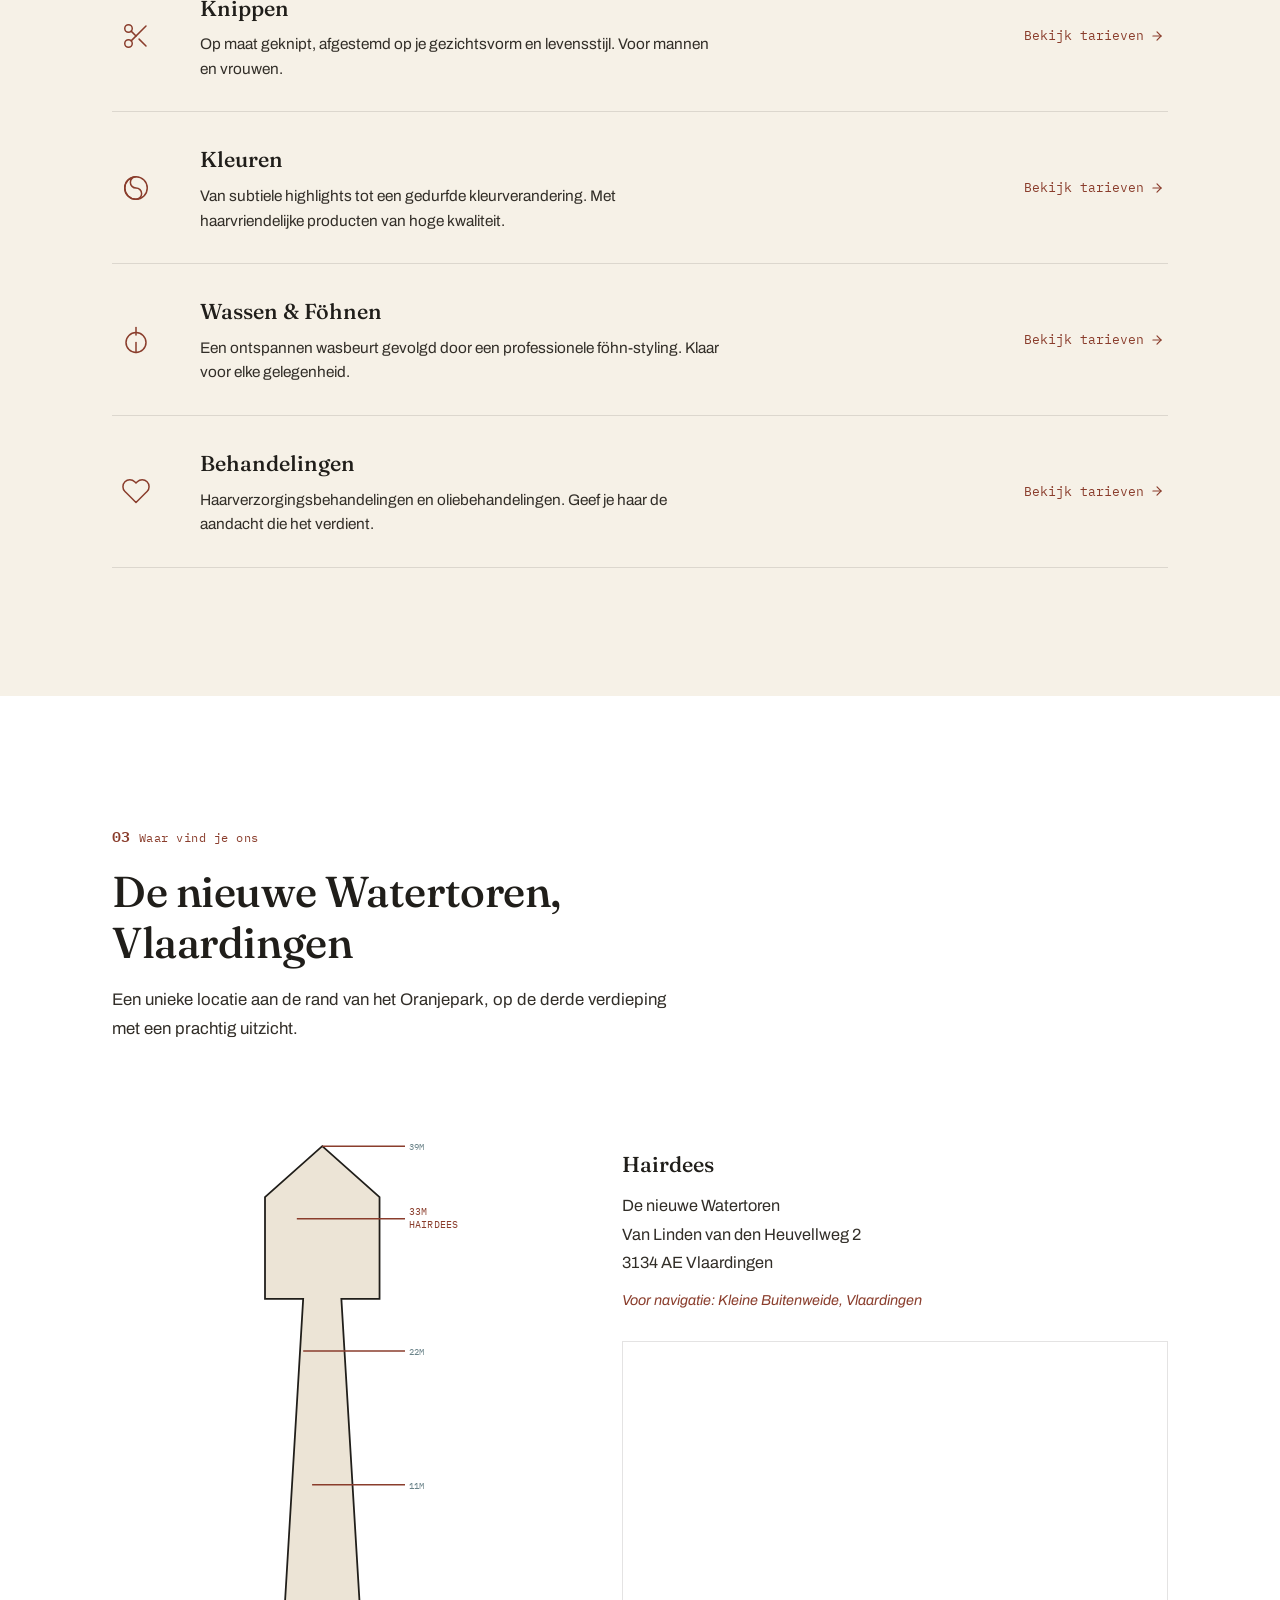
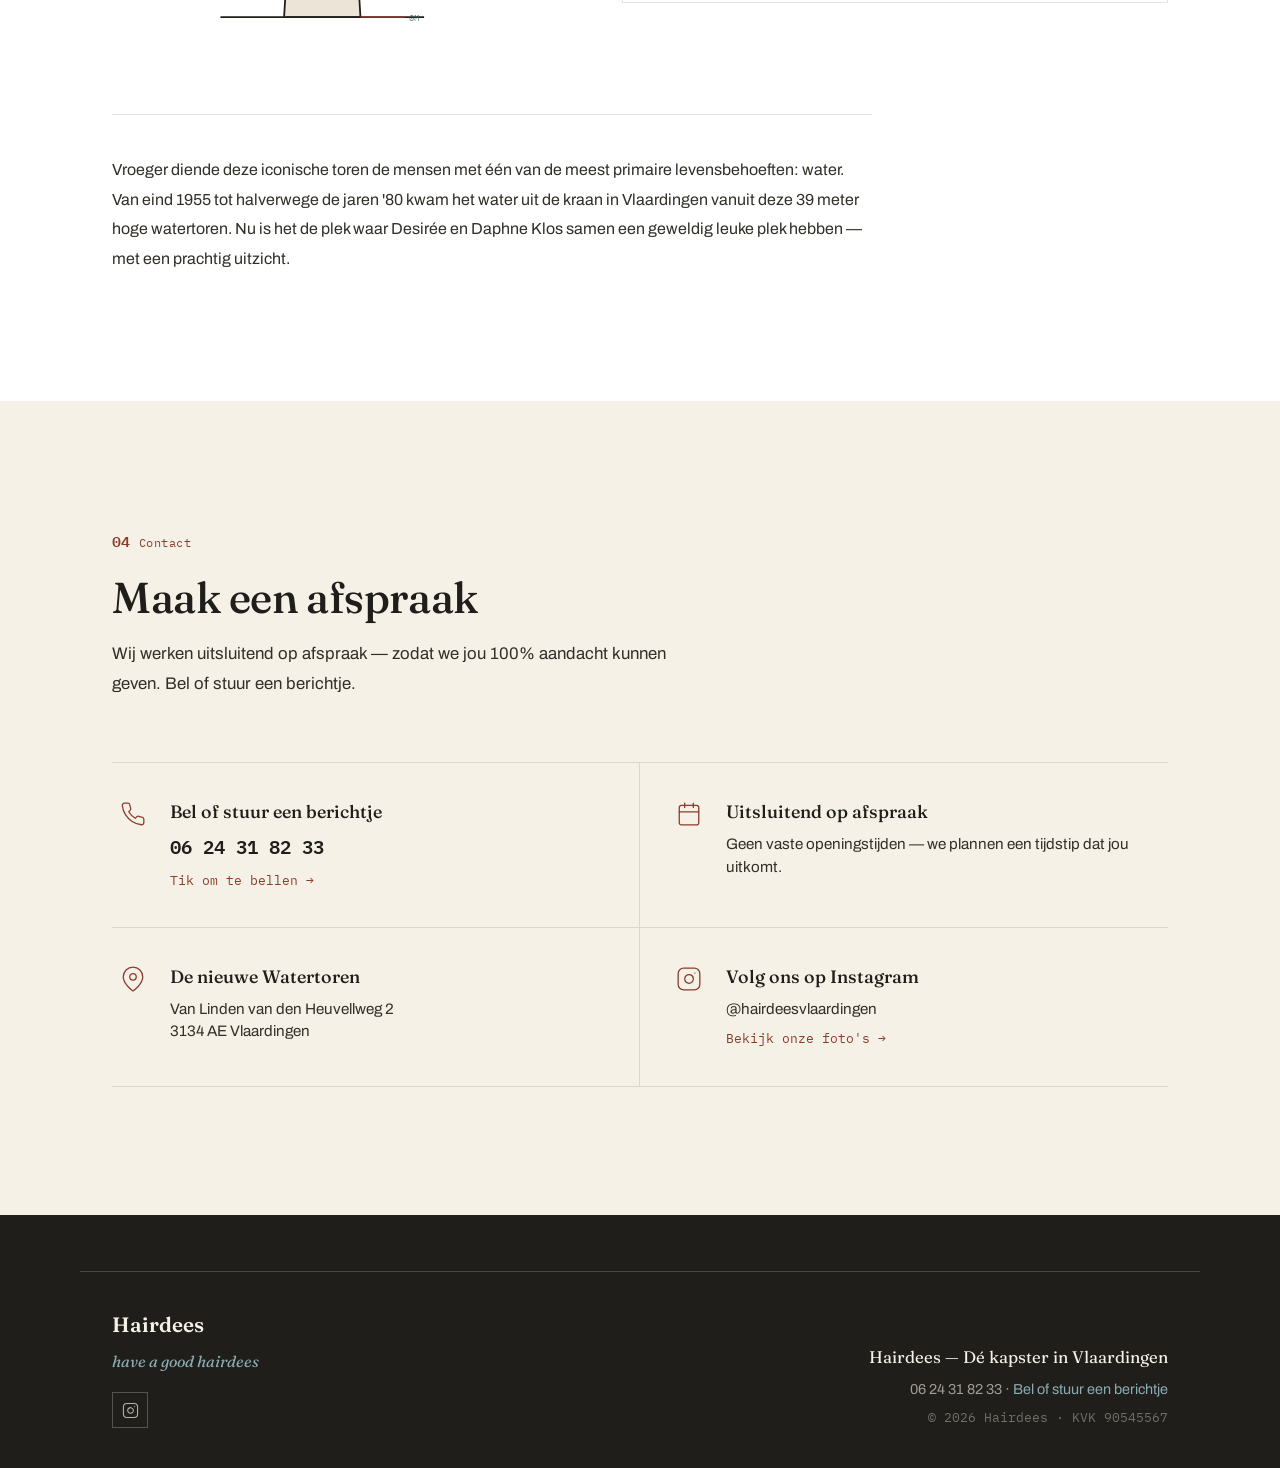
==== commit 535747c1: "Redesign site around the water tower concept New design identity grounded in the salon's actual loca" ====
--- a/index.html
+++ b/index.html
@@ -9,7 +9,7 @@
     <link rel="icon" type="image/png" href="logo.png">
     <link rel="preconnect" href="https://fonts.googleapis.com">
     <link rel="preconnect" href="https://fonts.gstatic.com" crossorigin>
-    <link href="https://fonts.googleapis.com/css2?family=Bodoni+Moda:ital,opsz,wght@0,6..96,400;0,6..96,500;0,6..96,700;1,6..96,400&family=Cormorant+Garamond:ital,wght@0,400;0,500;1,400;1,500&family=Inter:wght@300;400;500;600&display=swap" rel="stylesheet">
+    <link href="https://fonts.googleapis.com/css2?family=Fraunces:ital,opsz,wght@0,9..144,400;0,9..144,500;0,9..144,600;1,9..144,400;1,9..144,500&family=Archivo:wght@400;500;600;700&family=IBM+Plex+Mono:wght@400;500&display=swap" rel="stylesheet">
 </head>
 <body>
 
@@ -17,7 +17,7 @@
 <nav class="navbar" id="navbar">
     <div class="nav-container">
         <a href="#home" class="nav-logo">
-            <span class="nav-brand">HAIRDEES</span>
+            <span class="nav-brand">Hairdees</span>
         </a>
         <button class="nav-toggle" aria-label="Menu" onclick="toggleMenu()">
             <span></span><span></span><span></span>
@@ -33,18 +33,25 @@
     </div>
 </nav>
 
+<!-- Floor rail: tracks the climb up the tower as you scroll -->
+<div class="floor-rail" id="floorRail" aria-hidden="true">
+    <div class="floor-rail-track"></div>
+    <div class="floor-rail-fill" id="floorRailFill"></div>
+    <div class="floor-rail-readout">
+        <span class="floor-rail-meters" id="floorMeters">0m</span>
+        <span class="floor-rail-label" id="floorLabel">BEGANE GROND</span>
+    </div>
+</div>
+
 <!-- Hero -->
-<header id="home" class="hero">
+<header id="home" class="hero" data-floor="0" data-floor-label="Begane grond">
     <div class="hero-bg-image"></div>
     <div class="hero-bg"></div>
+    <div class="hero-waterline"></div>
     <div class="hero-content">
-        <div class="hero-brand">
-            <h1 class="brand-name">HAIRDEES</h1>
-            <p class="hero-tagline">have a good hair day</p>
-        </div>
-        <div class="hero-divider"></div>
-        <h2 class="hero-title">Dé kapster in Vlaardingen</h2>
-        <p class="hero-subtitle">Een warme plek in De nieuwe Watertoren waar persoonlijke aandacht en vakmanschap samenkomen. Knippen, kleuren, wassen en föhnen — uitsluitend op afspraak.</p>
+        <p class="hero-eyebrow"><span class="dot"></span>De nieuwe Watertoren, Vlaardingen</p>
+        <h1 class="hero-title">Have a good <em>hairdees</em></h1>
+        <p class="hero-subtitle">Een warme plek, drie verdiepingen boven de grond, waar persoonlijke aandacht en vakmanschap samenkomen. Knippen, kleuren, wassen en föhnen — uitsluitend op afspraak.</p>
         <div class="hero-buttons">
             <a href="#contact" class="btn btn-primary">Maak een afspraak</a>
             <a href="#over" class="btn btn-ghost">Maak kennis met Desirée</a>
@@ -53,14 +60,14 @@
 </header>
 
 <!-- About Desirée -->
-<section id="over" class="about">
+<section id="over" class="about" data-floor="11" data-floor-label="Op weg naar boven">
     <div class="container">
         <div class="about-grid">
-            <div class="about-photo">
+            <div class="about-photo reveal">
                 <img src="salon-exterior.png" alt="Desirée voor De nieuwe Watertoren" loading="lazy">
             </div>
-            <div class="about-text">
-                <span class="section-tag">Maak kennis met Desirée</span>
+            <div class="about-text reveal">
+                <span class="floor-tag"><span class="num">01</span> Maak kennis met Desirée</span>
                 <h2>36 jaar passie voor het kappersvak</h2>
                 <p>Graag wil ik me even aan jullie voorstellen. Mijn naam is <strong>Desirée Kievits</strong> en inmiddels al 36 jaar werkzaam in het kappersvak. Na 30 jaar met plezier in Rotterdam te hebben gewerkt, is er een nieuwe uitdaging op m'n pad gekomen — dichtbij huis en ook nog eens op een unieke locatie!</p>
                 <p>Als zelfstandig ondernemer ga ik nu verder met mijn werk waar ik nog steeds heel blij van wordt: mensen mooier maken en dus <em>good hairdees</em> bezorgen.</p>
@@ -77,139 +84,175 @@
 <section class="salon-banner">
     <img src="salon-interior.png" alt="Het interieur van Hairdees kapsalon" loading="lazy">
     <div class="salon-banner-overlay">
-        <div class="salon-banner-content">
-            <p class="salon-banner-quote">"Bij HairDees ben ik trots op de vriendschappen die meekomen met mijn klanten en zorg ik dat elk bezoek een stukje quality time is."</p>
-            <p class="salon-banner-attr">— Desirée</p>
+        <div class="salon-banner-content reveal">
+            <p class="salon-banner-quote">"Bij Hairdees ben ik trots op de vriendschappen die meekomen met mijn klanten en zorg ik dat elk bezoek een stukje quality time is."</p>
+            <p class="salon-banner-attr">— DESIRÉE</p>
         </div>
     </div>
 </section>
 
 <!-- Lanza Products -->
 <section class="lanza">
-    <div class="container lanza-content">
-        <span class="section-tag">Onze producten</span>
+    <div class="container lanza-content reveal">
+        <div class="lanza-logo-wrap">
+            <img src="lanza-logo.png" alt="L'ANZA" class="lanza-logo">
+        </div>
         <h2>Wij werken met L'ANZA</h2>
         <p>Bij Hairdees kiezen we bewust voor <strong>L'ANZA</strong> — hoogwaardige haarverzorging van professionele kwaliteit. L'ANZA staat bekend om zijn innovatieve formules met natuurlijke ingrediënten die je haar verzorgen en beschermen, van wortel tot in de puntjes. Zo verlaat jij de salon niet alleen mooier, maar ook gezonder.</p>
     </div>
 </section>
 
 <!-- Services -->
-<section id="diensten" class="services">
+<section id="diensten" class="services" data-floor="22" data-floor-label="Behandelkamer">
     <div class="container">
-        <div class="section-header">
-            <span class="section-tag">Onze diensten</span>
+        <div class="section-header reveal">
+            <span class="floor-tag"><span class="num">02</span> Onze diensten</span>
             <h2>Alles voor jouw haar</h2>
             <p>Van een eenvoudige knipbeurt tot een volledige transformatie — met hoogwaardige producten en persoonlijk advies.</p>
         </div>
-        <div class="services-grid">
-            <a href="tarieven.html#knippen" class="service-card">
+        <div class="services-list">
+            <a href="tarieven.html#knippen" class="service-row reveal">
                 <div class="service-icon">
                     <svg viewBox="0 0 24 24" fill="none" stroke="currentColor" stroke-width="1.2" stroke-linecap="round" stroke-linejoin="round"><circle cx="6" cy="6" r="3"/><circle cx="6" cy="18" r="3"/><line x1="20" y1="4" x2="8.12" y2="15.88"/><line x1="14.47" y1="14.48" x2="20" y2="20"/><line x1="8.12" y1="8.12" x2="12" y2="12"/></svg>
                 </div>
-                <h3>Knippen</h3>
-                <p>Op maat geknipt, afgestemd op je gezichtsvorm en levensstijl. Voor mannen en vrouwen.</p>
-                <span class="service-link">Bekijk tarieven →</span>
-            </a>
-            <a href="tarieven.html#kleuren" class="service-card">
+                <div class="service-body">
+                    <h3>Knippen</h3>
+                    <p>Op maat geknipt, afgestemd op je gezichtsvorm en levensstijl. Voor mannen en vrouwen.</p>
+                </div>
+                <span class="service-link">Bekijk tarieven <svg viewBox="0 0 24 24" fill="none" stroke="currentColor" stroke-width="2" stroke-linecap="round"><line x1="5" y1="12" x2="19" y2="12"/><polyline points="12 5 19 12 12 19"/></svg></span>
+            </a>
+            <a href="tarieven.html#kleuren" class="service-row reveal">
                 <div class="service-icon">
                     <svg viewBox="0 0 24 24" fill="none" stroke="currentColor" stroke-width="1.2" stroke-linecap="round" stroke-linejoin="round"><circle cx="12" cy="12" r="9"/><path d="M12 3a9 9 0 0 0 0 18 4.5 4.5 0 0 0 0-9 4.5 4.5 0 0 1 0-9z"/></svg>
                 </div>
-                <h3>Kleuren</h3>
-                <p>Van subtiele highlights tot een gedurfde kleurverandering. Met haarvriendelijke producten van hoge kwaliteit.</p>
-                <span class="service-link">Bekijk tarieven →</span>
-            </a>
-            <a href="tarieven.html#wassen-stylen" class="service-card">
+                <div class="service-body">
+                    <h3>Kleuren</h3>
+                    <p>Van subtiele highlights tot een gedurfde kleurverandering. Met haarvriendelijke producten van hoge kwaliteit.</p>
+                </div>
+                <span class="service-link">Bekijk tarieven <svg viewBox="0 0 24 24" fill="none" stroke="currentColor" stroke-width="2" stroke-linecap="round"><line x1="5" y1="12" x2="19" y2="12"/><polyline points="12 5 19 12 12 19"/></svg></span>
+            </a>
+            <a href="tarieven.html#wassen-stylen" class="service-row reveal">
                 <div class="service-icon">
                     <svg viewBox="0 0 24 24" fill="none" stroke="currentColor" stroke-width="1.2" stroke-linecap="round" stroke-linejoin="round"><path d="M12 2v6"/><circle cx="12" cy="14" r="8"/><path d="M12 14v8"/></svg>
                 </div>
-                <h3>Wassen & Föhnen</h3>
-                <p>Een ontspannen wasbeurt gevolgd door een professionele föhn-styling. Klaar voor elke gelegenheid.</p>
-                <span class="service-link">Bekijk tarieven →</span>
-            </a>
-            <a href="tarieven.html#wenkbrauwen" class="service-card">
+                <div class="service-body">
+                    <h3>Wassen &amp; Föhnen</h3>
+                    <p>Een ontspannen wasbeurt gevolgd door een professionele föhn-styling. Klaar voor elke gelegenheid.</p>
+                </div>
+                <span class="service-link">Bekijk tarieven <svg viewBox="0 0 24 24" fill="none" stroke="currentColor" stroke-width="2" stroke-linecap="round"><line x1="5" y1="12" x2="19" y2="12"/><polyline points="12 5 19 12 12 19"/></svg></span>
+            </a>
+            <a href="tarieven.html#wenkbrauwen" class="service-row reveal">
                 <div class="service-icon">
                     <svg viewBox="0 0 24 24" fill="none" stroke="currentColor" stroke-width="1.2" stroke-linecap="round" stroke-linejoin="round"><path d="M20.84 4.61a5.5 5.5 0 0 0-7.78 0L12 5.67l-1.06-1.06a5.5 5.5 0 0 0-7.78 7.78l1.06 1.06L12 21.23l7.78-7.78 1.06-1.06a5.5 5.5 0 0 0 0-7.78z"/></svg>
                 </div>
-                <h3>Behandelingen</h3>
-                <p>Haarverzorgingsbehandelingen en oliebehandelingen. Geef je haar de aandacht die het verdient.</p>
-                <span class="service-link">Bekijk tarieven →</span>
+                <div class="service-body">
+                    <h3>Behandelingen</h3>
+                    <p>Haarverzorgingsbehandelingen en oliebehandelingen. Geef je haar de aandacht die het verdient.</p>
+                </div>
+                <span class="service-link">Bekijk tarieven <svg viewBox="0 0 24 24" fill="none" stroke="currentColor" stroke-width="2" stroke-linecap="round"><line x1="5" y1="12" x2="19" y2="12"/><polyline points="12 5 19 12 12 19"/></svg></span>
             </a>
         </div>
     </div>
 </section>
 
 <!-- Location -->
-<section id="locatie" class="location">
+<section id="locatie" class="location" data-floor="33" data-floor-label="Hairdees — 3e verdieping">
     <div class="container">
-        <div class="section-header">
-            <span class="section-tag">Waar vind je ons</span>
+        <div class="section-header reveal">
+            <span class="floor-tag"><span class="num">03</span> Waar vind je ons</span>
             <h2>De nieuwe Watertoren, Vlaardingen</h2>
             <p>Een unieke locatie aan de rand van het Oranjepark, op de derde verdieping met een prachtig uitzicht.</p>
         </div>
-        <div class="location-card">
-            <div class="location-info">
-                <div class="location-icon">
-                    <svg viewBox="0 0 24 24" fill="none" stroke="currentColor" stroke-width="1.2" stroke-linecap="round" stroke-linejoin="round"><path d="M21 10c0 7-9 13-9 13s-9-6-9-13a9 9 0 0 1 18 0z"/><circle cx="12" cy="10" r="3"/></svg>
-                </div>
-                <div class="location-text">
-                    <h3>Hairdees</h3>
-                    <p>De nieuwe Watertoren<br>
-                    Van Linden van den Heuvellweg 2<br>
-                    3134 AE Vlaardingen</p>
-                    <p class="location-note"><em>Voor navigatie: Kleine Buitenweide, Vlaardingen</em></p>
-                </div>
-            </div>
-            <div class="location-map">
-                <iframe
-                    src="https://www.openstreetmap.org/export/embed.html?bbox=4.34%2C51.91%2C4.37%2C51.93&layer=mapnik&marker=51.918,4.355"
-                    width="100%" height="300" style="border:0; border-radius:14px;" loading="lazy" referrerpolicy="no-referrer-when-downgrade">
-                </iframe>
-            </div>
-        </div>
-        <div class="location-history">
+        <div class="location-grid">
+            <div class="tower-diagram reveal" id="towerDiagram">
+                <svg viewBox="0 0 220 420" xmlns="http://www.w3.org/2000/svg">
+                    <path class="tower-fill" d="M70,400 L85,150 L55,150 L55,70 L100,30 L145,70 L145,150 L115,150 L130,400 Z"/>
+                    <path class="tower-draw" d="M70,400 L85,150 L55,150 L55,70 L100,30 L145,70 L145,150 L115,150 L130,400 Z"/>
+                    <line class="tower-draw" x1="20" y1="400" x2="180" y2="400"/>
+
+                    <line class="tower-marker-line" x1="130" y1="400" x2="165" y2="400"/>
+                    <text class="tower-level-text" x="168" y="403">0M</text>
+
+                    <line class="tower-marker-line" x1="92" y1="296" x2="165" y2="296"/>
+                    <text class="tower-level-text" x="168" y="299">11M</text>
+
+                    <line class="tower-marker-line" x1="85" y1="191" x2="165" y2="191"/>
+                    <text class="tower-level-text" x="168" y="194">22M</text>
+
+                    <line class="tower-marker-line" x1="80" y1="87" x2="165" y2="87" stroke-width="1.6"/>
+                    <text class="tower-marker-text" x="168" y="84">33M</text>
+                    <text class="tower-marker-text" x="168" y="94">HAIRDEES</text>
+
+                    <line class="tower-marker-line" x1="100" y1="30" x2="165" y2="30"/>
+                    <text class="tower-level-text" x="168" y="33">39M</text>
+                </svg>
+            </div>
+            <div class="location-text reveal">
+                <h3>Hairdees</h3>
+                <p>De nieuwe Watertoren<br>
+                Van Linden van den Heuvellweg 2<br>
+                3134 AE Vlaardingen</p>
+                <p class="location-note">Voor navigatie: Kleine Buitenweide, Vlaardingen</p>
+                <div class="location-map">
+                    <iframe
+                        src="https://www.openstreetmap.org/export/embed.html?bbox=4.34%2C51.91%2C4.37%2C51.93&layer=mapnik&marker=51.918,4.355"
+                        width="100%" height="260" style="border:0; display:block;" loading="lazy" referrerpolicy="no-referrer-when-downgrade">
+                    </iframe>
+                </div>
+            </div>
+        </div>
+        <div class="location-history reveal">
             <p>Vroeger diende deze iconische toren de mensen met één van de meest primaire levensbehoeften: water. Van eind 1955 tot halverwege de jaren '80 kwam het water uit de kraan in Vlaardingen vanuit deze 39 meter hoge watertoren. Nu is het de plek waar Desirée en Daphne Klos samen een geweldig leuke plek hebben — met een prachtig uitzicht.</p>
         </div>
     </div>
 </section>
 
 <!-- Contact -->
-<section id="contact" class="contact">
+<section id="contact" class="contact" data-floor="39" data-floor-label="Top van de toren">
     <div class="container">
-        <div class="section-header">
-            <span class="section-tag">Contact</span>
+        <div class="section-header reveal">
+            <span class="floor-tag"><span class="num">04</span> Contact</span>
             <h2>Maak een afspraak</h2>
             <p>Wij werken uitsluitend op afspraak — zodat we jou 100% aandacht kunnen geven. Bel of stuur een berichtje.</p>
         </div>
-        <div class="contact-cards">
-            <a href="tel:0624318233" class="contact-card">
+        <div class="contact-list">
+            <a href="tel:0624318233" class="contact-item reveal">
                 <div class="contact-icon">
                     <svg viewBox="0 0 24 24" fill="none" stroke="currentColor" stroke-width="1.2" stroke-linecap="round" stroke-linejoin="round"><path d="M22 16.92v3a2 2 0 0 1-2.18 2 19.79 19.79 0 0 1-8.63-3.07 19.5 19.5 0 0 1-6-6 19.79 19.79 0 0 1-3.07-8.67A2 2 0 0 1 4.11 2h3a2 2 0 0 1 2 1.72c.127.96.361 1.903.7 2.81a2 2 0 0 1-.45 2.11L8.09 9.91a16 16 0 0 0 6 6l1.27-1.27a2 2 0 0 1 2.11-.45c.907.339 1.85.573 2.81.7A2 2 0 0 1 22 16.92z"/></svg>
                 </div>
-                <h3>Bel of stuur een berichtje</h3>
-                <p class="contact-phone">06 24 31 82 33</p>
-                <span class="contact-action">Tik om te bellen →</span>
-            </a>
-            <div class="contact-card">
+                <div>
+                    <h3>Bel of stuur een berichtje</h3>
+                    <p class="contact-phone">06 24 31 82 33</p>
+                    <span class="contact-action">Tik om te bellen →</span>
+                </div>
+            </a>
+            <div class="contact-item reveal">
                 <div class="contact-icon">
                     <svg viewBox="0 0 24 24" fill="none" stroke="currentColor" stroke-width="1.2" stroke-linecap="round" stroke-linejoin="round"><rect x="3" y="4" width="18" height="18" rx="2" ry="2"/><line x1="16" y1="2" x2="16" y2="6"/><line x1="8" y1="2" x2="8" y2="6"/><line x1="3" y1="10" x2="21" y2="10"/></svg>
                 </div>
-                <h3>Uitsluitend op afspraak</h3>
-                <p>Geen vaste openingstijden — we plannen een tijdstel dat jou uitkomt.</p>
-            </div>
-            <div class="contact-card">
+                <div>
+                    <h3>Uitsluitend op afspraak</h3>
+                    <p>Geen vaste openingstijden — we plannen een tijdstip dat jou uitkomt.</p>
+                </div>
+            </div>
+            <div class="contact-item reveal">
                 <div class="contact-icon">
                     <svg viewBox="0 0 24 24" fill="none" stroke="currentColor" stroke-width="1.2" stroke-linecap="round" stroke-linejoin="round"><path d="M21 10c0 7-9 13-9 13s-9-6-9-13a9 9 0 0 1 18 0z"/><circle cx="12" cy="10" r="3"/></svg>
                 </div>
-                <h3>De nieuwe Watertoren</h3>
-                <p>Van Linden van den Heuvellweg 2<br>3134 AE Vlaardingen</p>
-            </div>
-            <a href="https://www.instagram.com/hairdeesvlaardingen/" target="_blank" rel="noopener" class="contact-card">
+                <div>
+                    <h3>De nieuwe Watertoren</h3>
+                    <p>Van Linden van den Heuvellweg 2<br>3134 AE Vlaardingen</p>
+                </div>
+            </div>
+            <a href="https://www.instagram.com/hairdeesvlaardingen/" target="_blank" rel="noopener" class="contact-item reveal">
                 <div class="contact-icon">
                     <svg viewBox="0 0 24 24" fill="none" stroke="currentColor" stroke-width="1.2" stroke-linecap="round" stroke-linejoin="round"><rect x="2" y="2" width="20" height="20" rx="5" ry="5"/><path d="M16 11.37A4 4 0 1 1 12.63 8 4 4 0 0 1 16 11.37z"/><line x1="17.5" y1="6.5" x2="17.51" y2="6.5"/></svg>
                 </div>
-                <h3>Volg ons op Instagram</h3>
-                <p>@hairdeesvlaardingen</p>
-                <span class="contact-action">Bekijk onze foto's →</span>
+                <div>
+                    <h3>Volg ons op Instagram</h3>
+                    <p>@hairdeesvlaardingen</p>
+                    <span class="contact-action">Bekijk onze foto's →</span>
+                </div>
             </a>
         </div>
     </div>
@@ -224,8 +267,8 @@
 <footer class="footer">
     <div class="container footer-content">
         <div class="footer-left">
-            <span class="footer-brand">HAIRDEES</span>
-            <p class="footer-tagline">have a good hair day</p>
+            <span class="footer-brand">Hairdees</span>
+            <p class="footer-tagline">have a good hairdees</p>
             <a href="https://www.instagram.com/hairdeesvlaardingen/" target="_blank" rel="noopener" class="footer-social" aria-label="Instagram">
                 <svg viewBox="0 0 24 24" fill="none" stroke="currentColor" stroke-width="1.5" stroke-linecap="round" stroke-linejoin="round"><rect x="2" y="2" width="20" height="20" rx="5" ry="5"/><path d="M16 11.37A4 4 0 1 1 12.63 8 4 4 0 0 1 16 11.37z"/><line x1="17.5" y1="6.5" x2="17.51" y2="6.5"/></svg>
             </a>
@@ -233,7 +276,7 @@
         <div class="footer-right">
             <p class="footer-name">Hairdees — Dé kapster in Vlaardingen</p>
             <p class="footer-contact">06 24 31 82 33 · <a href="tel:0624318233">Bel of stuur een berichtje</a></p>
-            <p class="footer-copy">© 2026 Hairdees · KVK 90545567 · Alle rechten voorbehouden.</p>
+            <p class="footer-copy">© 2026 Hairdees · KVK 90545567</p>
         </div>
     </div>
 </footer>
@@ -247,12 +290,48 @@
         document.getElementById('navLinks').classList.remove('nav-open');
     });
 });
+
 // Navbar shadow on scroll
+const navbar = document.getElementById('navbar');
 window.addEventListener('scroll', () => {
-    const nav = document.getElementById('navbar');
-    if (window.scrollY > 40) nav.classList.add('scrolled');
-    else nav.classList.remove('scrolled');
-});
+    if (window.scrollY > 40) navbar.classList.add('scrolled');
+    else navbar.classList.remove('scrolled');
+}, { passive: true });
+
+// Reveal-on-scroll
+const revealObserver = new IntersectionObserver((entries) => {
+    entries.forEach(entry => {
+        if (entry.isIntersecting) {
+            entry.target.classList.add('is-visible');
+            revealObserver.unobserve(entry.target);
+        }
+    });
+}, { threshold: 0.15, rootMargin: '0px 0px -40px 0px' });
+
+document.querySelectorAll('.reveal').forEach(el => revealObserver.observe(el));
+
+// Floor rail — tracks which "floor" of the tower is in view
+const floorSections = document.querySelectorAll('[data-floor]');
+const floorMetersEl = document.getElementById('floorMeters');
+const floorLabelEl = document.getElementById('floorLabel');
+const floorRailFill = document.getElementById('floorRailFill');
+const TOP_METERS = 39;
+
+if (floorSections.length) {
+    const floorObserver = new IntersectionObserver((entries) => {
+        entries.forEach(entry => {
+            if (entry.isIntersecting) {
+                const meters = entry.target.getAttribute('data-floor');
+                const label = entry.target.getAttribute('data-floor-label');
+                floorMetersEl.textContent = meters + 'm';
+                floorLabelEl.textContent = label.toUpperCase();
+                floorRailFill.style.height = Math.min(100, (meters / TOP_METERS) * 100) + '%';
+            }
+        });
+    }, { threshold: 0.5 });
+
+    floorSections.forEach(section => floorObserver.observe(section));
+}
 </script>
 
 </body>
--- a/styles.css
+++ b/styles.css
@@ -1,4 +1,11 @@
-/* ===== Reset & Base ===== */
+/* ===========================================================
+   HAIRDEES — De nieuwe Watertoren
+   Design concept: the salon sits on the 3rd floor of a former
+   water tower. The site borrows the tower's own language —
+   verticality, a rising scale, a brick-and-water palette — as
+   its structuring device, instead of decorative defaults.
+   =========================================================== */
+
 *, *::before, *::after {
     box-sizing: border-box;
     margin: 0;
@@ -6,56 +13,61 @@
 }
 
 :root {
-    --gold: #d5b294;
-    --gold-light: #e3c9ae;
-    --gold-dark: #b8946f;
-    --dark: #2a2520;
-    --dark-soft: #3d3530;
-    --warm-grey: #6b6258;
-    --warm-grey-light: #9a8f84;
-    --cream: #f7f1ea;
-    --cream-light: #fbf7f2;
+    /* --- Core palette: brick tower, tank water, warm brass --- */
+    --brick: #8a3d2c;
+    --brick-dark: #6c2e21;
+    --brick-light: #b2654a;
+    --ink: #201e1a;
+    --ink-soft: #322e28;
+    --water: #4c7680;
+    --water-dark: #395a62;
+    --water-light: #8aacb2;
+    --brass: #a9835d;
+    --brass-dark: #8a6946;
+    --paper: #ece4d6;
+    --paper-light: #f6f1e7;
     --white: #ffffff;
-    --terracotta: #c47a5a;
-    --terracotta-light: #d99878;
-    --terracotta-dark: #a85f3e;
-    --sage: #a8b5a0;
-    --sage-light: #c4d0bc;
-    --sage-dark: #8a9a82;
-    --warm-rose: #e8d5c4;
-    --warm-rose-light: #f0e0d2;
-    --shadow-sm: 0 2px 12px rgba(42, 37, 32, 0.06);
-    --shadow-md: 0 6px 28px rgba(42, 37, 32, 0.10);
-    --shadow-lg: 0 12px 48px rgba(42, 37, 32, 0.16);
-    --shadow-warm: 0 6px 28px rgba(196, 122, 90, 0.15);
-    --radius: 14px;
-    --radius-sm: 10px;
-    --transition: all 0.35s ease;
-    --font-serif: 'Bodoni Moda', Georgia, serif;
-    --font-script: 'Cormorant Garamond', Georgia, serif;
-    --font-body: 'Inter', system-ui, -apple-system, sans-serif;
+    --line: rgba(32, 30, 26, 0.12);
+    --line-light: rgba(255, 255, 255, 0.18);
+
+    --shadow-sm: 0 1px 2px rgba(32, 30, 26, 0.08);
+    --shadow-md: 0 10px 34px rgba(32, 30, 26, 0.14);
+
+    --font-display: 'Fraunces', Georgia, serif;
+    --font-body: 'Archivo', system-ui, -apple-system, sans-serif;
+    --font-mono: 'IBM Plex Mono', ui-monospace, 'SFMono-Regular', monospace;
+
+    --ease: cubic-bezier(0.22, 1, 0.36, 1);
 }
 
 html {
     scroll-behavior: smooth;
-    scroll-padding-top: 72px;
+    scroll-padding-top: 84px;
     font-size: 16px;
+}
+
+@media (prefers-reduced-motion: reduce) {
+    html { scroll-behavior: auto; }
+    * { animation-duration: 0.001ms !important; animation-iteration-count: 1 !important; transition-duration: 0.001ms !important; }
 }
 
 body {
     font-family: var(--font-body);
-    color: var(--dark);
-    line-height: 1.7;
-    background-color: var(--cream-light);
+    color: var(--ink);
+    line-height: 1.65;
+    background-color: var(--paper-light);
     -webkit-font-smoothing: antialiased;
     -moz-osx-font-smoothing: grayscale;
+    overflow-x: hidden;
 }
 
 .container {
-    max-width: 1080px;
+    max-width: 1120px;
     margin: 0 auto;
-    padding: 0 28px;
-}
+    padding: 0 32px;
+}
+
+a { color: inherit; }
 
 /* ===== Navbar ===== */
 .navbar {
@@ -63,24 +75,24 @@
     top: 0;
     left: 0;
     width: 100%;
-    background: rgba(251, 247, 242, 0.96);
-    backdrop-filter: blur(16px);
-    -webkit-backdrop-filter: blur(16px);
     z-index: 1000;
-    transition: var(--transition);
-    border-bottom: 1px solid rgba(213, 178, 148, 0.15);
+    background: rgba(246, 241, 231, 0.88);
+    backdrop-filter: blur(10px);
+    -webkit-backdrop-filter: blur(10px);
+    border-bottom: 1px solid transparent;
+    transition: background 0.3s var(--ease), border-color 0.3s var(--ease);
 }
 
 .navbar.scrolled {
-    box-shadow: 0 4px 24px rgba(42, 37, 32, 0.06);
-    background: rgba(251, 247, 242, 0.98);
+    border-bottom-color: var(--line);
+    background: rgba(246, 241, 231, 0.97);
 }
 
 .nav-container {
-    max-width: 1080px;
+    max-width: 1120px;
     margin: 0 auto;
-    padding: 0 28px;
-    height: 72px;
+    padding: 0 32px;
+    height: 76px;
     display: flex;
     align-items: center;
     justify-content: space-between;
@@ -88,78 +100,69 @@
 
 .nav-logo {
     display: flex;
-    align-items: center;
+    align-items: baseline;
+    gap: 8px;
     text-decoration: none;
 }
 
 .nav-brand {
-    font-family: var(--font-serif);
+    font-family: var(--font-display);
     font-size: 1.5rem;
-    font-weight: 700;
-    letter-spacing: 0.08em;
-    color: var(--dark);
-}
-
-.nav-logo-img {
-    height: 44px;
-    width: auto;
-    display: block;
+    font-weight: 600;
+    letter-spacing: -0.01em;
+    color: var(--ink);
 }
 
 .nav-links {
     display: flex;
     list-style: none;
-    gap: 32px;
+    gap: 36px;
     align-items: center;
 }
 
 .nav-links a {
     text-decoration: none;
-    color: var(--dark);
-    font-weight: 400;
-    font-size: 0.88rem;
-    letter-spacing: 0.03em;
-    text-transform: uppercase;
-    transition: var(--transition);
+    color: var(--ink-soft);
+    font-weight: 500;
+    font-size: 0.95rem;
+    transition: color 0.25s var(--ease);
     position: relative;
 }
 
 .nav-links a:not(.nav-cta)::after {
     content: '';
     position: absolute;
-    bottom: -6px;
-    left: 50%;
-    width: 0;
+    bottom: -4px;
+    left: 0;
+    width: 100%;
     height: 1.5px;
-    background: var(--gold);
-    transition: width 0.3s ease, left 0.3s ease;
+    background: var(--brick);
+    transform: scaleX(0);
+    transform-origin: right;
+    transition: transform 0.3s var(--ease);
 }
 
 .nav-links a:not(.nav-cta):hover {
-    color: var(--gold-dark);
+    color: var(--brick);
 }
 
 .nav-links a:not(.nav-cta):hover::after {
-    width: 100%;
-    left: 0;
+    transform: scaleX(1);
+    transform-origin: left;
 }
 
 .nav-cta {
-    background: var(--terracotta);
-    color: var(--white) !important;
-    padding: 11px 28px;
-    border-radius: 100px;
-    font-weight: 500 !important;
-    font-size: 0.82rem;
-    letter-spacing: 0.04em;
-    text-transform: uppercase;
-    transition: var(--transition);
+    background: var(--ink);
+    color: var(--paper-light) !important;
+    padding: 10px 22px;
+    font-size: 0.88rem;
+    font-weight: 600;
+    transition: background 0.25s var(--ease), transform 0.25s var(--ease);
 }
 
 .nav-cta:hover {
-    background: var(--terracotta-dark);
+    background: var(--brick);
     transform: translateY(-1px);
-    box-shadow: 0 4px 16px rgba(196, 122, 90, 0.4);
 }
 
 .nav-toggle {
@@ -174,11 +177,82 @@
 
 .nav-toggle span {
     display: block;
-    width: 24px;
+    width: 22px;
     height: 1.5px;
-    background: var(--dark);
-    border-radius: 2px;
-    transition: var(--transition);
+    background: var(--ink);
+}
+
+/* ===== Floor rail — the tower's lift indicator =====
+   A fixed vertical gauge that tracks how far the visitor has
+   "climbed" through the building as they scroll. Numbers are
+   literal: Hairdees really is three floors up. */
+.floor-rail {
+    position: fixed;
+    right: 28px;
+    top: 50%;
+    transform: translateY(-50%);
+    z-index: 900;
+    display: flex;
+    flex-direction: column-reverse;
+    align-items: center;
+    gap: 0;
+    height: 320px;
+}
+
+.floor-rail-track {
+    position: absolute;
+    left: 50%;
+    top: 0;
+    bottom: 0;
+    width: 1px;
+    background: var(--line);
+    transform: translateX(-50%);
+}
+
+.floor-rail-fill {
+    position: absolute;
+    left: 50%;
+    bottom: 0;
+    width: 1px;
+    background: var(--brick);
+    transform: translateX(-50%);
+    height: 0%;
+    transition: height 0.2s linear;
+}
+
+.floor-rail-readout {
+    position: relative;
+    z-index: 2;
+    display: flex;
+    flex-direction: column;
+    align-items: center;
+    gap: 6px;
+    background: var(--paper-light);
+    padding: 14px 10px;
+}
+
+.floor-rail-meters {
+    font-family: var(--font-mono);
+    font-size: 1.05rem;
+    font-weight: 500;
+    color: var(--brick);
+    letter-spacing: 0.01em;
+}
+
+.floor-rail-label {
+    writing-mode: vertical-rl;
+    text-orientation: mixed;
+    font-family: var(--font-mono);
+    font-size: 0.66rem;
+    letter-spacing: 0.08em;
+    color: var(--ink-soft);
+    text-transform: uppercase;
+    transition: opacity 0.3s var(--ease);
+    max-height: 140px;
+}
+
+@media (max-width: 980px) {
+    .floor-rail { display: none; }
 }
 
 /* ===== Hero ===== */
@@ -186,292 +260,300 @@
     position: relative;
     min-height: 100vh;
     display: flex;
-    align-items: center;
-    justify-content: center;
-    text-align: center;
+    align-items: flex-end;
     overflow: hidden;
-    background: var(--dark);
+    background: var(--ink);
 }
 
 .hero-bg-image {
     position: absolute;
     inset: 0;
-    background: url('salon-interior.png') center center / cover no-repeat;
+    background: url('salon-exterior.png') center 30% / cover no-repeat;
     z-index: 0;
-    filter: brightness(0.5) blur(2px);
 }
 
 .hero-bg {
     position: absolute;
     inset: 0;
-    background:
-        radial-gradient(ellipse at center, rgba(42, 37, 32, 0.3) 0%, rgba(42, 37, 32, 0.65) 60%, rgba(42, 37, 32, 0.85) 100%),
-        linear-gradient(165deg, rgba(42, 37, 32, 0.6) 0%, rgba(61, 53, 48, 0.5) 50%, rgba(42, 37, 32, 0.7) 100%);
+    background: linear-gradient(0deg, rgba(32, 30, 26, 0.92) 0%, rgba(32, 30, 26, 0.55) 48%, rgba(32, 30, 26, 0.35) 100%);
     z-index: 1;
+}
+
+.hero-waterline {
+    position: absolute;
+    left: 0;
+    right: 0;
+    top: 0;
+    height: 2px;
+    background: var(--water-light);
+    transform-origin: top;
+    animation: waterDrop 1.6s var(--ease) 0.2s both;
+    z-index: 2;
+}
+
+@keyframes waterDrop {
+    0% { top: 0%; opacity: 1; }
+    85% { opacity: 0.9; }
+    100% { top: 100%; opacity: 0; }
 }
 
 .hero-content {
     position: relative;
-    z-index: 2;
+    z-index: 3;
     max-width: 680px;
-    padding: 120px 28px 80px;
-}
-
-.hero-brand {
-    margin-bottom: 24px;
+    padding: 120px 32px 96px;
+}
+
+.hero-eyebrow {
+    display: flex;
+    align-items: center;
+    gap: 10px;
+    font-family: var(--font-mono);
+    font-size: 0.78rem;
+    letter-spacing: 0.06em;
+    color: var(--water-light);
+    margin-bottom: 22px;
     opacity: 0;
-    animation: fadeInUp 0.9s ease forwards;
-}
-
-.brand-name {
-    font-family: var(--font-serif);
-    font-size: clamp(2.8rem, 8vw, 5.5rem);
-    font-weight: 700;
-    letter-spacing: 0.12em;
-    color: var(--cream);
-    line-height: 1;
-    margin-bottom: 10px;
-    text-shadow: 0 2px 30px rgba(0, 0, 0, 0.5);
-}
-
-.hero-tagline {
-    font-family: var(--font-script);
+    animation: riseIn 0.8s var(--ease) 0.5s forwards;
+}
+
+.hero-eyebrow span.dot {
+    width: 6px;
+    height: 6px;
+    border-radius: 50%;
+    background: var(--water-light);
+}
+
+.hero-title {
+    font-family: var(--font-display);
+    font-size: clamp(2.6rem, 6.4vw, 4.6rem);
+    font-weight: 500;
+    line-height: 1.05;
+    color: var(--paper-light);
+    letter-spacing: -0.01em;
+    margin-bottom: 20px;
+    opacity: 0;
+    animation: riseIn 0.9s var(--ease) 0.62s forwards;
+}
+
+.hero-title em {
     font-style: italic;
-    font-size: 1.7rem;
-    color: var(--terracotta-light);
-    margin-bottom: 0;
+    color: var(--brick-light);
+}
+
+.hero-subtitle {
+    font-size: 1.12rem;
+    font-weight: 400;
+    line-height: 1.75;
+    max-width: 480px;
+    color: rgba(246, 241, 231, 0.78);
+    margin-bottom: 40px;
     opacity: 0;
-    animation: fadeInUp 0.9s ease 0.15s forwards;
-    text-shadow: 0 2px 16px rgba(0, 0, 0, 0.4);
-}
-
-.hero-divider {
-    width: 80px;
-    height: 1px;
-    background: linear-gradient(90deg, transparent, var(--terracotta-light), transparent);
-    margin: 0 auto 32px;
-    opacity: 0;
-    animation: fadeInUp 0.9s ease 0.3s forwards;
-}
-
-.hero-title {
-    font-family: var(--font-serif);
-    font-size: clamp(1.8rem, 4.5vw, 2.8rem);
-    font-weight: 400;
-    line-height: 1.25;
-    margin-bottom: 22px;
-    color: var(--cream);
-    letter-spacing: -0.01em;
-    opacity: 0;
-    animation: fadeInUp 0.9s ease 0.4s forwards;
-    text-shadow: 0 2px 20px rgba(0, 0, 0, 0.4);
-}
-
-.hero-subtitle {
-    font-size: 1.1rem;
-    font-weight: 300;
-    line-height: 1.8;
-    max-width: 520px;
-    margin: 0 auto 38px;
-    color: rgba(247, 241, 234, 0.75);
-    opacity: 0;
-    animation: fadeInUp 0.9s ease 0.55s forwards;
+    animation: riseIn 0.9s var(--ease) 0.74s forwards;
 }
 
 .hero-buttons {
     display: flex;
-    gap: 16px;
-    justify-content: center;
+    gap: 14px;
     flex-wrap: wrap;
     opacity: 0;
-    animation: fadeInUp 0.9s ease 0.7s forwards;
-}
-
-@keyframes fadeInUp {
-    from { opacity: 0; transform: translateY(16px); }
+    animation: riseIn 0.9s var(--ease) 0.86s forwards;
+}
+
+@keyframes riseIn {
+    from { opacity: 0; transform: translateY(18px); }
     to { opacity: 1; transform: translateY(0); }
 }
 
 /* ===== Buttons ===== */
 .btn {
-    display: inline-block;
-    padding: 14px 34px;
-    border-radius: 100px;
+    display: inline-flex;
+    align-items: center;
+    gap: 8px;
+    padding: 15px 30px;
     text-decoration: none;
-    font-weight: 500;
+    font-weight: 600;
     font-size: 0.95rem;
     cursor: pointer;
-    transition: var(--transition);
-    border: none;
-    letter-spacing: 0.02em;
+    border: 1px solid transparent;
+    transition: background 0.25s var(--ease), color 0.25s var(--ease), border-color 0.25s var(--ease), transform 0.25s var(--ease);
 }
 
 .btn-primary {
-    background: var(--terracotta);
+    background: var(--brick);
     color: var(--white);
 }
 
 .btn-primary:hover {
-    background: var(--terracotta-dark);
+    background: var(--brick-dark);
     transform: translateY(-2px);
-    box-shadow: 0 8px 24px rgba(196, 122, 90, 0.4);
 }
 
 .btn-ghost {
     background: transparent;
-    border: 1px solid rgba(247, 241, 234, 0.4);
-    color: var(--cream);
+    border-color: rgba(246, 241, 231, 0.4);
+    color: var(--paper-light);
 }
 
 .btn-ghost:hover {
-    border-color: var(--terracotta-light);
-    color: var(--terracotta-light);
-    background: rgba(196, 122, 90, 0.08);
+    border-color: var(--water-light);
+    color: var(--water-light);
 }
 
 /* ===== Sections ===== */
-section {
-    padding: 100px 0;
-}
+section { padding: 128px 0; }
 
 .section-header {
-    text-align: center;
-    max-width: 560px;
-    margin: 0 auto 56px;
-}
-
-.section-tag {
-    display: inline-block;
-    color: var(--terracotta);
+    max-width: 580px;
+    margin-bottom: 64px;
+}
+
+.floor-tag {
+    display: inline-flex;
+    align-items: baseline;
+    gap: 8px;
+    font-family: var(--font-mono);
     font-size: 0.78rem;
+    letter-spacing: 0.04em;
+    color: var(--brick);
+    margin-bottom: 18px;
+}
+
+.floor-tag .num {
+    font-size: 0.95rem;
     font-weight: 600;
-    text-transform: uppercase;
-    letter-spacing: 0.14em;
-    margin-bottom: 14px;
 }
 
 .section-header h2 {
-    font-family: var(--font-serif);
-    font-size: clamp(1.9rem, 3.8vw, 2.6rem);
-    font-weight: 400;
-    color: var(--dark);
-    margin-bottom: 14px;
+    font-family: var(--font-display);
+    font-size: clamp(1.9rem, 3.6vw, 2.7rem);
+    font-weight: 500;
+    color: var(--ink);
+    line-height: 1.18;
     letter-spacing: -0.01em;
+    margin-bottom: 16px;
 }
 
 .section-header p {
-    color: var(--warm-grey);
+    color: var(--ink-soft);
     font-size: 1.05rem;
-    font-weight: 300;
-    line-height: 1.7;
+    line-height: 1.75;
+}
+
+/* reveal-on-scroll utility */
+.reveal {
+    opacity: 0;
+    transform: translateY(28px);
+    transition: opacity 0.7s var(--ease), transform 0.7s var(--ease);
+}
+
+.reveal.is-visible {
+    opacity: 1;
+    transform: translateY(0);
 }
 
 /* ===== Quote Section ===== */
 .quote-section {
-    padding: 80px 28px;
-    text-align: center;
+    padding: 96px 32px;
     background: var(--white);
+    border-top: 1px solid var(--line);
+    border-bottom: 1px solid var(--line);
 }
 
 .quote-text {
-    font-family: var(--font-serif);
+    font-family: var(--font-display);
     font-style: italic;
-    font-size: clamp(1.3rem, 3vw, 1.9rem);
     font-weight: 400;
-    color: var(--dark);
-    line-height: 1.6;
-    max-width: 680px;
-    margin: 0 auto 16px;
-    letter-spacing: -0.01em;
+    font-size: clamp(1.4rem, 2.8vw, 2rem);
+    color: var(--ink);
+    line-height: 1.5;
+    max-width: 720px;
+    margin: 0 auto 20px;
 }
 
 .quote-author {
-    font-family: var(--font-script);
-    font-style: italic;
-    font-size: 1.3rem;
-    color: var(--gold-dark);
+    font-family: var(--font-mono);
+    font-size: 0.85rem;
+    letter-spacing: 0.04em;
+    color: var(--brick);
 }
 
 /* ===== About ===== */
-.about {
-    background: var(--white);
-}
+.about { background: var(--paper-light); }
 
 .about-grid {
     display: grid;
-    grid-template-columns: 1fr 1.3fr;
-    gap: 60px;
-    align-items: center;
+    grid-template-columns: 0.85fr 1.15fr;
+    gap: 64px;
+    align-items: center;
+}
+
+.about-photo {
+    position: relative;
+}
+
+.about-photo::before {
+    content: '';
+    position: absolute;
+    top: 20px;
+    left: -20px;
+    right: 20px;
+    bottom: -20px;
+    border: 1px solid var(--brass);
+    z-index: 0;
 }
 
 .about-photo img {
+    position: relative;
+    z-index: 1;
     width: 100%;
     height: auto;
-    border-radius: var(--radius);
-    box-shadow: var(--shadow-md);
     display: block;
-}
-
-.about-text h2 {
-    font-family: var(--font-serif);
-    font-size: clamp(1.6rem, 3vw, 2.2rem);
-    font-weight: 400;
-    color: var(--dark);
-    margin-bottom: 20px;
-    line-height: 1.3;
+    filter: grayscale(0.1) sepia(0.06);
 }
 
 .about-text p {
-    color: var(--warm-grey);
-    font-size: 1.05rem;
+    color: var(--ink-soft);
+    font-size: 1.06rem;
     margin-bottom: 18px;
     line-height: 1.8;
 }
 
 .about-text strong {
-    color: var(--dark);
-    font-weight: 600;
+    color: var(--ink);
+    font-weight: 700;
 }
 
 .about-text em {
-    color: var(--terracotta);
     font-style: italic;
+    color: var(--brick);
 }
 
 .about-signature {
-    margin-top: 28px;
+    margin-top: 32px;
+    padding-top: 24px;
+    border-top: 1px solid var(--line);
 }
 
 .signature-text {
-    font-family: var(--font-body);
-    font-size: 1.05rem;
-    color: var(--warm-grey);
-    margin-bottom: 6px;
+    font-size: 0.95rem;
+    color: var(--ink-soft);
+    margin-bottom: 4px;
 }
 
 .signature-name {
-    font-family: var(--font-script);
+    font-family: var(--font-display);
     font-style: italic;
-    font-size: 3rem;
-    color: var(--terracotta);
-    margin-bottom: 20px;
-    line-height: 1;
-}
-
-.about-signature::after {
-    content: '';
-    display: block;
-    width: 120px;
-    height: 1px;
-    background: linear-gradient(90deg, var(--terracotta), transparent);
+    font-size: 2.2rem;
+    color: var(--brick);
 }
 
 /* ===== Salon Banner ===== */
 .salon-banner {
     position: relative;
     width: 100%;
-    height: 80vh;
-    min-height: 500px;
+    height: 72vh;
+    min-height: 460px;
     overflow: hidden;
 }
 
@@ -485,387 +567,365 @@
 .salon-banner-overlay {
     position: absolute;
     inset: 0;
-    background: linear-gradient(180deg, rgba(42, 37, 32, 0.4) 0%, rgba(42, 37, 32, 0.6) 40%, rgba(42, 37, 32, 0.8) 100%);
-    display: flex;
-    align-items: center;
-    justify-content: center;
-    padding: 60px 28px;
+    background: linear-gradient(180deg, rgba(32, 30, 26, 0.25) 0%, rgba(32, 30, 26, 0.55) 55%, rgba(32, 30, 26, 0.82) 100%);
+    display: flex;
+    align-items: flex-end;
+    padding: 64px 32px;
 }
 
 .salon-banner-content {
-    max-width: 680px;
+    max-width: 640px;
+    margin: 0 auto;
     text-align: center;
 }
 
 .salon-banner-quote {
-    font-family: var(--font-serif);
+    font-family: var(--font-display);
     font-style: italic;
-    font-size: clamp(1.4rem, 3vw, 2rem);
-    color: rgba(255, 255, 255, 0.98);
+    font-size: clamp(1.3rem, 2.6vw, 1.85rem);
+    color: var(--paper-light);
     line-height: 1.5;
-    margin-bottom: 18px;
-    text-shadow: 0 2px 20px rgba(0, 0, 0, 0.5);
+    margin-bottom: 16px;
 }
 
 .salon-banner-attr {
-    font-family: var(--font-script);
-    font-style: italic;
-    font-size: 1.8rem;
-    color: var(--terracotta-light);
-    text-shadow: 0 2px 16px rgba(0, 0, 0, 0.5);
+    font-family: var(--font-mono);
+    font-size: 0.82rem;
+    letter-spacing: 0.04em;
+    color: var(--water-light);
 }
 
 /* ===== Lanza Products ===== */
 .lanza {
-    padding: 80px 0;
+    padding: 96px 0;
     background: var(--white);
     text-align: center;
 }
 
-.lanza-content {
-    max-width: 620px;
-    margin: 0 auto;
-}
+.lanza-content { max-width: 640px; margin: 0 auto; }
 
 .lanza-logo-wrap {
-    margin: 0 auto 24px;
+    margin: 0 auto 28px;
     display: flex;
     justify-content: center;
 }
 
 .lanza-logo {
-    height: 96px;
+    height: 84px;
     width: auto;
-    display: block;
-    margin: 0 auto;
-    opacity: 0.9;
-    transition: var(--transition);
-}
-
-.lanza-logo:hover {
-    opacity: 1;
-}
+    opacity: 0.85;
+    transition: opacity 0.3s var(--ease);
+}
+
+.lanza-logo:hover { opacity: 1; }
 
 .lanza h2 {
-    font-family: var(--font-serif);
-    font-size: clamp(1.6rem, 3.5vw, 2.2rem);
+    font-family: var(--font-display);
+    font-size: clamp(1.6rem, 3vw, 2.1rem);
     font-weight: 500;
-    color: var(--dark);
+    color: var(--ink);
     margin-bottom: 16px;
-    letter-spacing: -0.01em;
 }
 
 .lanza p {
-    color: var(--warm-grey);
+    color: var(--ink-soft);
     font-size: 1.05rem;
     line-height: 1.8;
-    font-weight: 300;
-}
-
-.lanza p strong {
-    color: var(--dark);
+}
+
+.lanza p strong { color: var(--ink); font-weight: 700; }
+
+/* ===== Services — a menu, not a card grid ===== */
+.services { background: var(--paper-light); }
+
+.services-list {
+    border-top: 1px solid var(--line);
+}
+
+.service-row {
+    display: grid;
+    grid-template-columns: 56px 1fr auto;
+    gap: 28px;
+    align-items: center;
+    padding: 30px 4px;
+    border-bottom: 1px solid var(--line);
+    text-decoration: none;
+    color: inherit;
+    position: relative;
+    transition: padding-left 0.3s var(--ease), background 0.3s var(--ease);
+}
+
+.service-row::before {
+    content: '';
+    position: absolute;
+    left: 0;
+    top: 0;
+    bottom: 0;
+    width: 3px;
+    background: var(--brick);
+    transform: scaleY(0);
+    transform-origin: bottom;
+    transition: transform 0.35s var(--ease);
+}
+
+.service-row:hover {
+    padding-left: 18px;
+    background: rgba(138, 61, 44, 0.04);
+}
+
+.service-row:hover::before {
+    transform: scaleY(1);
+    transform-origin: top;
+}
+
+.service-icon {
+    width: 40px;
+    height: 40px;
+    color: var(--brick);
+    display: flex;
+    align-items: center;
+    justify-content: center;
+}
+
+.service-icon svg { width: 30px; height: 30px; }
+
+.service-body h3 {
+    font-family: var(--font-display);
+    font-size: 1.35rem;
     font-weight: 500;
-}
-
-/* ===== Services ===== */
-.services {
-    background: var(--cream);
-}
-
-.services-grid {
+    color: var(--ink);
+    margin-bottom: 6px;
+}
+
+.service-body p {
+    color: var(--ink-soft);
+    font-size: 0.96rem;
+    line-height: 1.6;
+    max-width: 520px;
+}
+
+.service-link {
+    font-family: var(--font-mono);
+    font-size: 0.82rem;
+    color: var(--brick);
+    white-space: nowrap;
+    display: flex;
+    align-items: center;
+    gap: 6px;
+}
+
+.service-link svg {
+    width: 14px;
+    height: 14px;
+    transition: transform 0.3s var(--ease);
+}
+
+.service-row:hover .service-link svg {
+    transform: translateX(4px);
+}
+
+/* ===== Location — tower cross-section ===== */
+.location { background: var(--white); }
+
+.location-grid {
     display: grid;
-    grid-template-columns: repeat(auto-fit, minmax(230px, 1fr));
-    gap: 24px;
-}
-
-.service-card {
-    background: var(--white);
-    padding: 44px 28px;
-    border-radius: var(--radius);
-    text-align: center;
-    box-shadow: var(--shadow-sm);
-    transition: var(--transition);
-    border: 1px solid rgba(213, 178, 148, 0.10);
-}
-
-.service-card:hover {
-    transform: translateY(-6px);
-    box-shadow: var(--shadow-warm);
-    border-color: var(--terracotta);
-}
-
-.service-icon {
-    width: 28px;
-    height: 28px;
-    margin: 0 auto 16px;
-    color: var(--terracotta);
-    display: flex;
-    align-items: center;
+    grid-template-columns: 0.9fr 1.1fr;
+    gap: 64px;
+    align-items: center;
+    margin-bottom: 72px;
+}
+
+.tower-diagram {
+    display: flex;
     justify-content: center;
 }
 
-.service-icon svg {
-    width: 24px;
-    height: 24px;
-    display: block;
-}
-
-.service-card h3 {
-    font-family: var(--font-serif);
-    font-size: 1.3rem;
+.tower-diagram svg { width: 100%; max-width: 280px; height: auto; }
+
+.tower-draw {
+    fill: none;
+    stroke: var(--ink);
+    stroke-width: 1.4;
+    stroke-dasharray: 900;
+    stroke-dashoffset: 900;
+    transition: stroke-dashoffset 1.8s var(--ease);
+}
+
+.tower-diagram.is-visible .tower-draw {
+    stroke-dashoffset: 0;
+}
+
+.tower-fill {
+    fill: var(--paper);
+    opacity: 0;
+    transition: opacity 0.8s var(--ease) 0.9s;
+}
+
+.tower-diagram.is-visible .tower-fill { opacity: 1; }
+
+.tower-marker-line {
+    stroke: var(--brick);
+    stroke-width: 1.2;
+    opacity: 0;
+    transition: opacity 0.5s var(--ease) 1.4s;
+}
+
+.tower-diagram.is-visible .tower-marker-line { opacity: 1; }
+
+.tower-marker-text {
+    font-family: 'IBM Plex Mono', monospace;
+    font-size: 7.5px;
+    fill: var(--brick);
+    letter-spacing: 0.02em;
+    opacity: 0;
+    transition: opacity 0.5s var(--ease) 1.5s;
+}
+
+.tower-diagram.is-visible .tower-marker-text { opacity: 1; }
+
+.tower-level-text {
+    font-family: 'IBM Plex Mono', monospace;
+    font-size: 7px;
+    fill: var(--water-dark);
+    opacity: 0;
+    transition: opacity 0.5s var(--ease) 1.2s;
+}
+
+.tower-diagram.is-visible .tower-level-text { opacity: 0.75; }
+
+.location-text h3 {
+    font-family: var(--font-display);
+    font-size: 1.35rem;
     font-weight: 500;
-    color: var(--dark);
+    color: var(--ink);
     margin-bottom: 10px;
 }
 
-.service-card p {
-    color: var(--warm-grey);
-    font-size: 0.93rem;
-    line-height: 1.6;
-}
-
-a.service-card {
-    text-decoration: none;
-    display: flex;
-    flex-direction: column;
-    align-items: center;
-}
-
-.service-card p,
-.service-card h3 {
-    max-width: 100%;
-    overflow-wrap: break-word;
-}
-
-/* beschrijvingen rekken zodat alle 'Bekijk tarieven'-links gelijk onderaan staan */
-.service-card p {
-    flex: 1 0 auto;
-}
-
-.service-card .service-icon,
-.service-card h3,
-.service-card p {
-    flex-shrink: 0;
-}
-
-.service-card p {
-    flex-grow: 1;
-}
-
-.services-grid {
-    align-items: stretch;
-}
-
-.service-link {
-    display: inline-block;
-    margin-top: 14px;
-    font-size: 0.85rem;
-    font-weight: 500;
-    color: var(--terracotta);
-    letter-spacing: 0.02em;
-    transition: var(--transition);
-}
-
-a.service-card:hover .service-link {
-    color: var(--terracotta-dark);
-    transform: translateX(3px);
-}
-
-/* ===== Location ===== */
-.location {
-    background: var(--white);
-}
-
-.location-card {
-    display: grid;
-    grid-template-columns: 1fr 1.4fr;
-    gap: 40px;
-    background: var(--cream-light);
-    padding: 36px;
-    border-radius: var(--radius);
-    box-shadow: var(--shadow-sm);
-    border: 1px solid rgba(213, 178, 148, 0.12);
-    margin-bottom: 36px;
-}
-
-.location-info {
-    display: flex;
-    gap: 18px;
-    align-items: flex-start;
-}
-
-.location-icon {
-    width: 24px;
-    height: 24px;
-    flex-shrink: 0;
-    color: var(--terracotta);
-    display: flex;
-    align-items: center;
-    justify-content: center;
-}
-
-.location-icon svg {
-    width: 20px;
-    height: 20px;
-    display: block;
-}
-
-.location-text h3 {
-    font-family: var(--font-serif);
-    font-size: 1.3rem;
-    font-weight: 500;
-    color: var(--dark);
-    margin-bottom: 8px;
-}
-
 .location-text p {
-    color: var(--warm-grey);
-    font-size: 1rem;
-    line-height: 1.7;
-    margin-bottom: 8px;
+    color: var(--ink-soft);
+    font-size: 1.02rem;
+    line-height: 1.75;
+    margin-bottom: 10px;
 }
 
 .location-note {
-    font-size: 0.88rem !important;
-    color: var(--warm-grey-light) !important;
+    font-size: 0.9rem !important;
+    color: var(--brick) !important;
+    font-style: italic;
 }
 
 .location-map {
-    border-radius: var(--radius-sm);
-    overflow: hidden;
+    margin-top: 28px;
+    border: 1px solid var(--line);
 }
 
 .location-history {
     max-width: 760px;
-    margin: 0 auto;
-    text-align: center;
+    border-top: 1px solid var(--line);
+    padding-top: 40px;
 }
 
 .location-history p {
-    color: var(--warm-grey);
-    font-size: 0.98rem;
-    line-height: 1.8;
-    font-weight: 300;
+    color: var(--ink-soft);
+    font-size: 1rem;
+    line-height: 1.85;
 }
 
 /* ===== Contact ===== */
-.contact {
-    background: var(--cream);
-}
-
-.contact-cards {
+.contact { background: var(--paper-light); }
+
+.contact-list {
+    border-top: 1px solid var(--line);
     display: grid;
-    grid-template-columns: repeat(4, 1fr);
-    gap: 18px;
-    max-width: 1080px;
-    margin: 0 auto;
-}
-
-.contact-card {
-    background: var(--white);
-    padding: 34px 18px;
-    border-radius: var(--radius);
-    text-align: center;
-    box-shadow: var(--shadow-sm);
-    transition: var(--transition);
-    border: 1px solid rgba(213, 178, 148, 0.10);
+    grid-template-columns: 1fr 1fr;
+}
+
+.contact-item {
+    display: flex;
+    gap: 20px;
+    padding: 34px 4px;
+    border-bottom: 1px solid var(--line);
     text-decoration: none;
     color: inherit;
-    display: block;
-}
-
-.contact-card:hover {
-    transform: translateY(-4px);
-    box-shadow: var(--shadow-md);
-    border-color: var(--gold);
-}
+}
+
+.contact-item:nth-child(odd) { border-right: 1px solid var(--line); padding-right: 32px; }
+.contact-item:nth-child(even) { padding-left: 32px; }
 
 .contact-icon {
-    width: 26px;
-    height: 26px;
-    margin: 0 auto 12px;
-    color: var(--terracotta);
+    width: 34px;
+    height: 34px;
+    flex-shrink: 0;
+    color: var(--brick);
     display: flex;
     align-items: center;
     justify-content: center;
 }
 
-.contact-icon svg {
-    width: 22px;
-    height: 22px;
-    display: block;
-}
-
-.contact-card h3 {
-    font-family: var(--font-serif);
-    font-size: 1.15rem;
+.contact-icon svg { width: 26px; height: 26px; }
+
+.contact-item h3 {
+    font-family: var(--font-display);
+    font-size: 1.12rem;
     font-weight: 500;
-    color: var(--dark);
-    margin-bottom: 10px;
-}
-
-.contact-card p {
-    color: var(--warm-grey);
+    color: var(--ink);
+    margin-bottom: 6px;
+}
+
+.contact-item p {
+    color: var(--ink-soft);
     font-size: 0.95rem;
     line-height: 1.5;
 }
 
 .contact-phone {
-    font-size: 1.25rem !important;
-    font-weight: 500 !important;
-    color: var(--dark) !important;
-    letter-spacing: 0.01em;
+    font-size: 1.2rem !important;
+    font-weight: 600 !important;
+    color: var(--ink) !important;
+    font-family: var(--font-mono);
 }
 
 .contact-action {
     display: inline-block;
-    margin-top: 10px;
-    color: var(--terracotta);
-    font-size: 0.85rem;
-    font-weight: 500;
-}
+    margin-top: 8px;
+    color: var(--brick);
+    font-family: var(--font-mono);
+    font-size: 0.8rem;
+}
+
+a.contact-item:hover h3 { color: var(--brick); }
 
 /* ===== Footer ===== */
 .footer {
-    background: var(--dark);
-    color: rgba(255, 255, 255, 0.6);
-    padding: 48px 0 36px;
+    background: var(--ink);
+    color: rgba(246, 241, 231, 0.6);
+    padding: 56px 0 40px;
 }
 
 .footer-content {
     display: flex;
     justify-content: space-between;
-    align-items: center;
+    align-items: flex-end;
     flex-wrap: wrap;
     gap: 28px;
-}
-
-.footer-left {
-    display: flex;
-    flex-direction: column;
-    align-items: flex-start;
-    gap: 4px;
-}
+    border-top: 1px solid var(--line-light);
+    padding-top: 36px;
+}
+
+.footer-left { display: flex; flex-direction: column; gap: 6px; }
 
 .footer-brand {
-    font-family: var(--font-serif);
-    font-size: 1.4rem;
-    font-weight: 700;
-    letter-spacing: 0.08em;
-    color: rgba(255, 255, 255, 0.9);
-}
-
-.footer-logo {
-    height: 40px;
-    width: auto;
-    filter: brightness(0) invert(1);
+    font-family: var(--font-display);
+    font-size: 1.3rem;
+    font-weight: 600;
+    color: var(--paper-light);
 }
 
 .footer-tagline {
-    font-family: var(--font-script);
+    font-family: var(--font-display);
     font-style: italic;
-    font-size: 1.1rem;
-    color: var(--gold-light);
+    font-size: 1rem;
+    color: var(--water-light);
 }
 
 .footer-social {
@@ -874,407 +934,237 @@
     justify-content: center;
     width: 36px;
     height: 36px;
-    border: 1px solid rgba(255, 255, 255, 0.2);
-    border-radius: 50%;
-    color: rgba(255, 255, 255, 0.6);
-    margin-top: 14px;
-    transition: var(--transition);
+    border: 1px solid rgba(246, 241, 231, 0.25);
+    color: rgba(246, 241, 231, 0.7);
+    margin-top: 12px;
     text-decoration: none;
-}
-
-.footer-social svg {
-    width: 18px;
-    height: 18px;
-    display: block;
-}
+    transition: border-color 0.25s var(--ease), color 0.25s var(--ease);
+}
+
+.footer-social svg { width: 17px; height: 17px; }
 
 .footer-social:hover {
-    color: var(--gold-light);
-    border-color: var(--gold);
-    transform: translateY(-2px);
-}
-
-.footer-right {
-    text-align: right;
-}
+    color: var(--water-light);
+    border-color: var(--water-light);
+}
+
+.footer-right { text-align: right; }
 
 .footer-name {
-    font-family: var(--font-serif);
-    font-size: 1.1rem;
-    color: rgba(255, 255, 255, 0.9);
+    font-family: var(--font-display);
+    font-size: 1.05rem;
+    color: var(--paper-light);
     margin-bottom: 6px;
 }
 
-.footer-contact {
-    font-size: 0.92rem;
-    margin-bottom: 6px;
-}
+.footer-contact { font-size: 0.9rem; margin-bottom: 6px; }
 
 .footer-contact a {
-    color: var(--gold-light);
+    color: var(--water-light);
     text-decoration: none;
-    transition: var(--transition);
-}
-
-.footer-contact a:hover {
-    color: var(--gold);
-    text-decoration: underline;
-}
+}
+
+.footer-contact a:hover { text-decoration: underline; }
 
 .footer-copy {
-    font-size: 0.82rem;
-    color: rgba(255, 255, 255, 0.4);
+    font-size: 0.8rem;
+    color: rgba(246, 241, 231, 0.38);
+    font-family: var(--font-mono);
 }
 
 /* ===== Responsive ===== */
+@media (max-width: 980px) {
+    .about-grid { grid-template-columns: 1fr; gap: 40px; }
+    .about-photo { order: -1; }
+    .location-grid { grid-template-columns: 1fr; gap: 40px; }
+    .tower-diagram svg { max-width: 200px; }
+}
+
 @media (max-width: 768px) {
-    .nav-toggle {
-        display: flex;
-    }
+    .nav-toggle { display: flex; }
 
     .nav-links {
         position: fixed;
-        top: 72px;
+        top: 76px;
         left: 0;
         width: 100%;
-        background: var(--cream-light);
+        background: var(--paper-light);
         flex-direction: column;
-        padding: 24px 28px;
-        gap: 20px;
-        transform: translateY(-200%);
-        transition: transform 0.35s ease;
-        border-bottom: 1px solid rgba(213, 178, 148, 0.15);
-        box-shadow: var(--shadow-md);
+        align-items: flex-start;
+        padding: 28px 32px;
+        gap: 22px;
+        transform: translateY(-120%);
+        transition: transform 0.35s var(--ease);
+        border-bottom: 1px solid var(--line);
     }
 
-    .nav-links.nav-open {
-        transform: translateY(0);
-    }
-
-    .nav-links a {
-        font-size: 0.9rem;
-    }
-
-    .about-grid {
-        grid-template-columns: 1fr;
-        gap: 32px;
-        text-align: center;
-    }
-
-    .about-text {
-        text-align: center;
-        padding-top: 20px;
-    }
-
-    .about-photo img {
-        max-width: 100%;
-        border-radius: var(--radius);
-    }
-
-    .about-signature {
-        text-align: center;
-        margin-top: 60px;
-    }
-
-    .signature-name {
-        font-size: 2.4rem;
-    }
-
-    .location-card {
-        grid-template-columns: 1fr;
-        gap: 24px;
-    }
-
-    .footer-content {
-        flex-direction: column;
-        text-align: center;
-        gap: 24px;
-    }
-
-    .footer-left {
-        align-items: center;
-    }
-
-    .footer-right {
-        text-align: center;
-    }
-
-    .about {
-        padding-bottom: 24px;
-    }
-
-    .salon-banner {
-        height: 400px;
-    }
-
-    .quote-section {
-        padding: 56px 24px;
-    }
-
-    section {
-        padding: 56px 0;
-    }
-
-    .hero {
-        min-height: 88vh;
-    }
-
-    .hero-content {
-        padding: 100px 24px 60px;
-    }
-
-    .brand-name {
-        font-size: clamp(2rem, 9vw, 3rem);
-        letter-spacing: 0.08em;
-    }
-
-    .hero-tagline {
-        font-size: 1.4rem;
-    }
-
-    .hero-title {
-        font-size: clamp(1.5rem, 5vw, 2rem);
-    }
-
-    .hero-subtitle {
-        font-size: 1rem;
-    }
-
-    .salon-banner {
-        height: 300px;
-    }
-
-    .salon-banner-quote {
-        font-size: 1.15rem;
-    }
-
-    .lanza {
-        padding: 56px 0;
-    }
-
-    .lanza-logo {
-        height: 32px;
-    }
-
-    .section-header {
-        margin-bottom: 40px;
-    }
-
-    .services-grid {
-        grid-template-columns: 1fr;
-        gap: 20px;
-    }
-
-    .contact-cards {
-        grid-template-columns: repeat(2, 1fr);
-        gap: 16px;
-    }
-
-    .price-category {
-        margin-bottom: 36px;
-    }
-
-    .quote-section {
-        padding: 56px 24px;
-    }
+    .nav-links.nav-open { transform: translateY(0); }
+
+    section { padding: 72px 0; }
+
+    .hero { min-height: 92vh; }
+    .hero-content { padding: 110px 24px 64px; }
+
+    .about-photo::before { display: none; }
+
+    .quote-section { padding: 64px 24px; }
+
+    .salon-banner { height: 420px; }
+
+    .lanza { padding: 64px 0; }
+
+    .contact-list { grid-template-columns: 1fr; }
+    .contact-item:nth-child(odd) { border-right: none; padding-right: 4px; }
+    .contact-item:nth-child(even) { padding-left: 4px; }
+
+    .footer-content { flex-direction: column; align-items: flex-start; text-align: left; }
+    .footer-right { text-align: left; }
+
+    .service-row { grid-template-columns: 44px 1fr; row-gap: 10px; }
+    .service-link { grid-column: 2; }
 }
 
 @media (max-width: 480px) {
-    .hero-content {
-        padding: 100px 20px 56px;
-    }
-
-    .brand-name {
-        font-size: 1.8rem;
-        letter-spacing: 0.06em;
-    }
-
-    .hero-tagline {
-        font-size: 1.2rem;
-    }
-
-    .hero-title {
-        font-size: 1.4rem;
-    }
-
-    .hero-buttons {
-        flex-direction: column;
-        width: 100%;
-    }
-
-    .hero-buttons .btn {
-        width: 100%;
-        text-align: center;
-    }
-
-    .salon-banner {
-        height: 300px;
-    }
-}
-
-/* ===== Page Header (tarieven) ===== */
+    .hero-title { font-size: clamp(2rem, 9vw, 2.6rem); }
+    .hero-buttons { flex-direction: column; }
+    .hero-buttons .btn { width: 100%; justify-content: center; }
+    .salon-banner { height: 340px; }
+}
+
+/* ===== WhatsApp float ===== */
+.whatsapp-float {
+    position: fixed;
+    bottom: 24px;
+    right: 24px;
+    z-index: 999;
+    width: 54px;
+    height: 54px;
+    border-radius: 50%;
+    background: #25d366;
+    display: flex;
+    align-items: center;
+    justify-content: center;
+    box-shadow: var(--shadow-md);
+    transition: transform 0.25s var(--ease);
+}
+
+.whatsapp-float svg { width: 27px; height: 27px; fill: var(--white); }
+
+.whatsapp-float:hover { transform: translateY(-3px) scale(1.05); }
+
+@media (max-width: 980px) {
+    .whatsapp-float { right: 18px; bottom: 18px; }
+}
+
+/* ===== Nav active ===== */
+.nav-active { color: var(--brick) !important; }
+
+/* ===========================================================
+   Page Header (tarieven)
+   =========================================================== */
 .page-header {
-    padding: 170px 0 70px;
-    text-align: center;
-    background:
-        radial-gradient(ellipse 60% 90% at 50% 0%, rgba(213, 178, 148, 0.28) 0%, transparent 70%),
-        linear-gradient(180deg, var(--cream) 0%, var(--cream-light) 100%);
-    border-bottom: 1px solid rgba(213, 178, 148, 0.18);
-}
+    padding: 176px 0 64px;
+    background: var(--ink);
+    position: relative;
+    overflow: hidden;
+}
+
+.page-header-waterline {
+    position: absolute;
+    left: 0;
+    right: 0;
+    top: 0;
+    height: 2px;
+    background: var(--water-light);
+    animation: waterDrop 1.6s var(--ease) 0.2s both;
+}
+
+.page-header .container { position: relative; z-index: 1; }
+
+.page-header .floor-tag { color: var(--water-light); }
 
 .page-header h1 {
-    font-family: var(--font-serif);
-    font-size: clamp(2.2rem, 5vw, 3.2rem);
-    font-weight: 400;
-    color: var(--dark);
+    font-family: var(--font-display);
+    font-size: clamp(2.2rem, 4.6vw, 3.1rem);
+    font-weight: 500;
+    color: var(--paper-light);
     margin-bottom: 14px;
     letter-spacing: -0.01em;
 }
 
 .page-header p {
-    color: var(--warm-grey);
-    font-size: 1.1rem;
-    font-weight: 300;
-    max-width: 480px;
-    margin: 0 auto;
+    color: rgba(246, 241, 231, 0.72);
+    font-size: 1.08rem;
+    max-width: 500px;
 }
 
 /* ===== Pricing ===== */
 .pricing {
-    padding: 70px 0 100px;
-    background: var(--cream-light);
-    position: relative;
+    padding: 80px 0 112px;
+    background: var(--paper-light);
 }
 
 .pricing .container {
     display: grid;
     grid-template-columns: repeat(2, 1fr);
-    gap: 24px;
-    align-items: stretch;
-    max-width: 1080px;
+    gap: 28px;
+    align-items: start;
 }
 
 .price-category {
-    margin: 0;
     background: var(--white);
-    border-radius: var(--radius);
-    padding: 32px 34px;
-    box-shadow: var(--shadow-sm);
-    border: 1px solid rgba(213, 178, 148, 0.10);
-    display: flex;
-    flex-direction: column;
-    height: 100%;
-    opacity: 0;
-    transform: translateY(40px);
-    transition: opacity 0.6s ease, transform 0.6s ease, box-shadow 0.35s ease;
-    position: relative;
-    overflow: hidden;
-}
-
-/* zachte gouden gloed bovenin elke kaart */
-.price-category::before {
-    content: '';
-    position: absolute;
-    top: 0;
-    left: 0;
-    right: 0;
-    height: 3px;
-    background: linear-gradient(90deg, var(--terracotta), var(--gold));
-    opacity: 0.85;
-}
-
-.price-category:hover {
-    box-shadow: var(--shadow-warm);
-    transform: translateY(-4px);
-}
-
-.price-category.visible {
-    opacity: 1;
-    transform: translateY(0);
-}
-
-/* CTA over de volledige breedte */
-.price-cta {
-    grid-column: 1 / -1;
+    border: 1px solid var(--line);
+    padding: 36px;
 }
 
 .category-header {
     display: flex;
     align-items: center;
-    gap: 14px;
+    gap: 16px;
     margin-bottom: 28px;
-    padding-bottom: 18px;
-    border-bottom: 1px solid rgba(213, 178, 148, 0.2);
-    position: relative;
-}
-
-.category-header::after {
-    content: '';
-    position: absolute;
-    bottom: -1px;
-    left: 0;
-    width: 60px;
-    height: 2px;
-    background: var(--terracotta);
-    border-radius: 2px;
+    padding-bottom: 20px;
+    border-bottom: 1px solid var(--line);
 }
 
 .category-icon {
-    width: 22px;
-    height: 22px;
-    color: var(--terracotta);
-    font-weight: 300;
+    width: 30px;
+    height: 30px;
+    color: var(--brick);
     display: flex;
     align-items: center;
     justify-content: center;
     flex-shrink: 0;
 }
 
-.category-icon svg {
-    width: 18px;
-    height: 18px;
-    display: block;
-}
+.category-icon svg { width: 22px; height: 22px; }
 
 .category-header h2 {
-    font-family: var(--font-serif);
+    font-family: var(--font-display);
     font-size: 1.5rem;
     font-weight: 500;
-    color: var(--dark);
-    letter-spacing: -0.01em;
+    color: var(--ink);
 }
 
 .price-list {
     display: flex;
     flex-direction: column;
-    gap: 2px;
 }
 
 .price-item {
     display: flex;
     align-items: baseline;
-    padding: 14px 16px;
-    border-radius: var(--radius-sm);
-    transition: var(--transition);
-    border: 1px solid transparent;
+    padding: 13px 0;
+    border-bottom: 1px solid var(--line);
     min-width: 0;
 }
 
-.price-item:hover {
-    background: var(--cream);
-    border-color: rgba(213, 178, 148, 0.15);
-    transform: translateX(4px);
-}
-
-.price-item-highlight {
-    background: rgba(196, 122, 90, 0.06);
-    border: 1px solid rgba(196, 122, 90, 0.2);
-}
+.price-item:last-child { border-bottom: none; }
+
+.price-item-highlight { background: rgba(138, 61, 44, 0.05); margin: 0 -14px; padding: 13px 14px; border-bottom-color: transparent; }
 
 .price-name {
     font-size: 1rem;
-    color: var(--dark);
-    font-weight: 400;
+    color: var(--ink);
     white-space: nowrap;
     overflow: hidden;
     text-overflow: ellipsis;
@@ -1283,163 +1173,77 @@
 
 .price-from {
     font-size: 0.8rem;
-    color: var(--warm-grey-light);
+    color: var(--ink-soft);
     font-style: italic;
 }
 
 .price-dots {
     flex: 1;
-    border-bottom: 1px dotted rgba(213, 178, 148, 0.3);
+    border-bottom: 1px dotted var(--line);
     margin: 0 12px;
     position: relative;
     top: -4px;
 }
 
 .price-value {
-    font-size: 1.05rem;
-    font-weight: 600;
-    color: var(--dark);
+    font-family: var(--font-mono);
+    font-size: 1rem;
+    font-weight: 500;
+    color: var(--ink);
     white-space: nowrap;
 }
 
 .price-cta {
+    grid-column: 1 / -1;
     text-align: center;
-    margin: 56px auto 0;
-    max-width: 700px;
-    padding: 56px 40px;
-    background: linear-gradient(165deg, var(--dark) 0%, var(--dark-soft) 100%);
-    border-radius: var(--radius);
-    box-shadow: var(--shadow-md);
-    opacity: 0;
-    transform: translateY(40px);
-    transition: opacity 0.6s ease 0.2s, transform 0.6s ease 0.2s;
-}
-
-.price-cta.visible {
-    opacity: 1;
-    transform: translateY(0);
+    margin-top: 28px;
+    padding: 64px 40px;
+    background: var(--ink);
 }
 
 .price-cta-intro {
-    color: rgba(255, 255, 255, 0.8);
+    color: rgba(246, 241, 231, 0.78);
     font-size: 1.1rem;
     margin-bottom: 28px;
-    font-weight: 300;
+    font-family: var(--font-display);
+    font-style: italic;
 }
 
 .price-cta-btn {
     display: inline-flex;
     align-items: center;
     justify-content: center;
-    background: var(--terracotta);
+    background: var(--brick);
     color: var(--white);
-    padding: 16px 40px;
-    border-radius: 100px;
+    padding: 16px 38px;
     text-decoration: none;
-    font-weight: 500;
+    font-weight: 600;
     font-size: 1rem;
-    transition: var(--transition);
-    letter-spacing: 0.02em;
+    transition: background 0.25s var(--ease), transform 0.25s var(--ease);
 }
 
 .price-cta-btn:hover {
-    background: var(--terracotta-dark);
+    background: var(--brick-dark);
     transform: translateY(-2px);
-    box-shadow: 0 8px 24px rgba(196, 122, 90, 0.4);
 }
 
 .price-cta-note {
-    font-size: 0.9rem;
-    color: rgba(255, 255, 255, 0.4);
+    font-size: 0.88rem;
+    color: rgba(246, 241, 231, 0.42);
     margin-top: 20px;
-    font-weight: 300;
-}
-
-/* Nav active */
-.nav-active {
-    color: var(--terracotta) !important;
-    font-weight: 600;
-}
-
-/* ===== WhatsApp float button ===== */
-.whatsapp-float {
-    position: fixed;
-    bottom: 22px;
-    right: 22px;
-    z-index: 999;
-    width: 56px;
-    height: 56px;
-    border-radius: 50%;
-    background: #25d366;
-    display: flex;
-    align-items: center;
-    justify-content: center;
-    box-shadow: 0 4px 18px rgba(37, 211, 102, 0.45);
-    transition: var(--transition);
-}
-
-.whatsapp-float svg {
-    width: 28px;
-    height: 28px;
-    fill: var(--white);
-}
-
-.whatsapp-float:hover {
-    transform: translateY(-3px) scale(1.05);
-    box-shadow: 0 8px 26px rgba(37, 211, 102, 0.55);
-}
-
-@media (max-width: 480px) {
-    .whatsapp-float {
-        width: 50px;
-        height: 50px;
-        bottom: 16px;
-        right: 16px;
-    }
-
-    .whatsapp-float svg {
-        width: 25px;
-        height: 25px;
-    }
-}
-
-/* Responsive pricing */
+    font-family: var(--font-mono);
+}
+
 @media (max-width: 860px) {
-    .pricing .container {
-        grid-template-columns: 1fr;
-        gap: 20px;
-    }
+    .pricing .container { grid-template-columns: 1fr; }
 }
 
 @media (max-width: 768px) {
-    .price-category {
-        padding: 24px 20px;
-        margin-bottom: 0;
-    }
-
-    .price-item {
-        flex-direction: column;
-        gap: 4px;
-        padding: 12px 14px;
-        align-items: flex-start;
-    }
-
-    .price-dots {
-        display: none;
-    }
-
-    .price-name {
-        font-size: 0.95rem;
-        white-space: normal;
-        overflow-wrap: break-word;
-    }
-
-    .price-value {
-        font-size: 1.2rem;
-        color: var(--terracotta);
-    }
-
-    .price-cta {
-        padding: 40px 24px;
-    }
-}
+    .price-category { padding: 26px 22px; }
+
+    .price-item { flex-direction: column; gap: 3px; align-items: flex-start; padding: 12px 0; }
+    .price-dots { display: none; }
+    .price-name { white-space: normal; overflow-wrap: break-word; }
+    .price-value { font-size: 1.1rem; color: var(--brick); }
+    .price-cta { padding: 44px 24px; }
+}
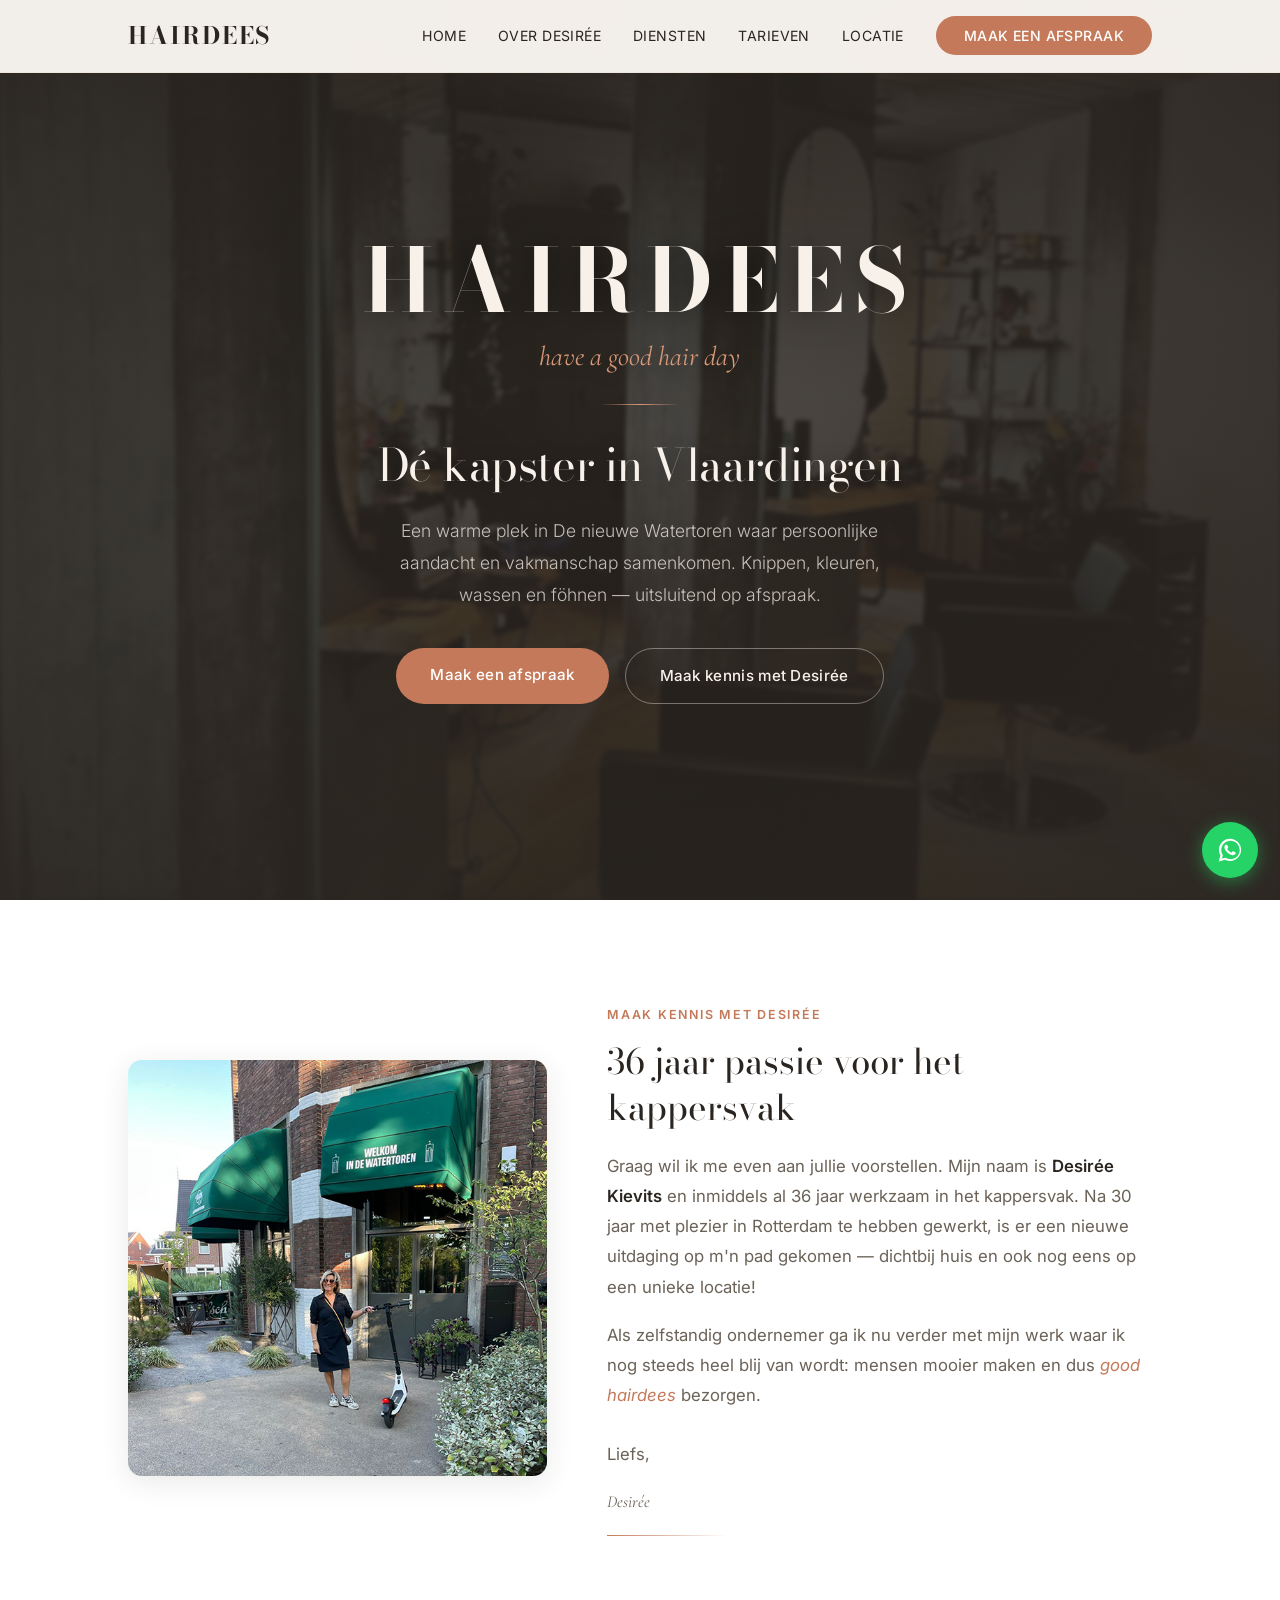
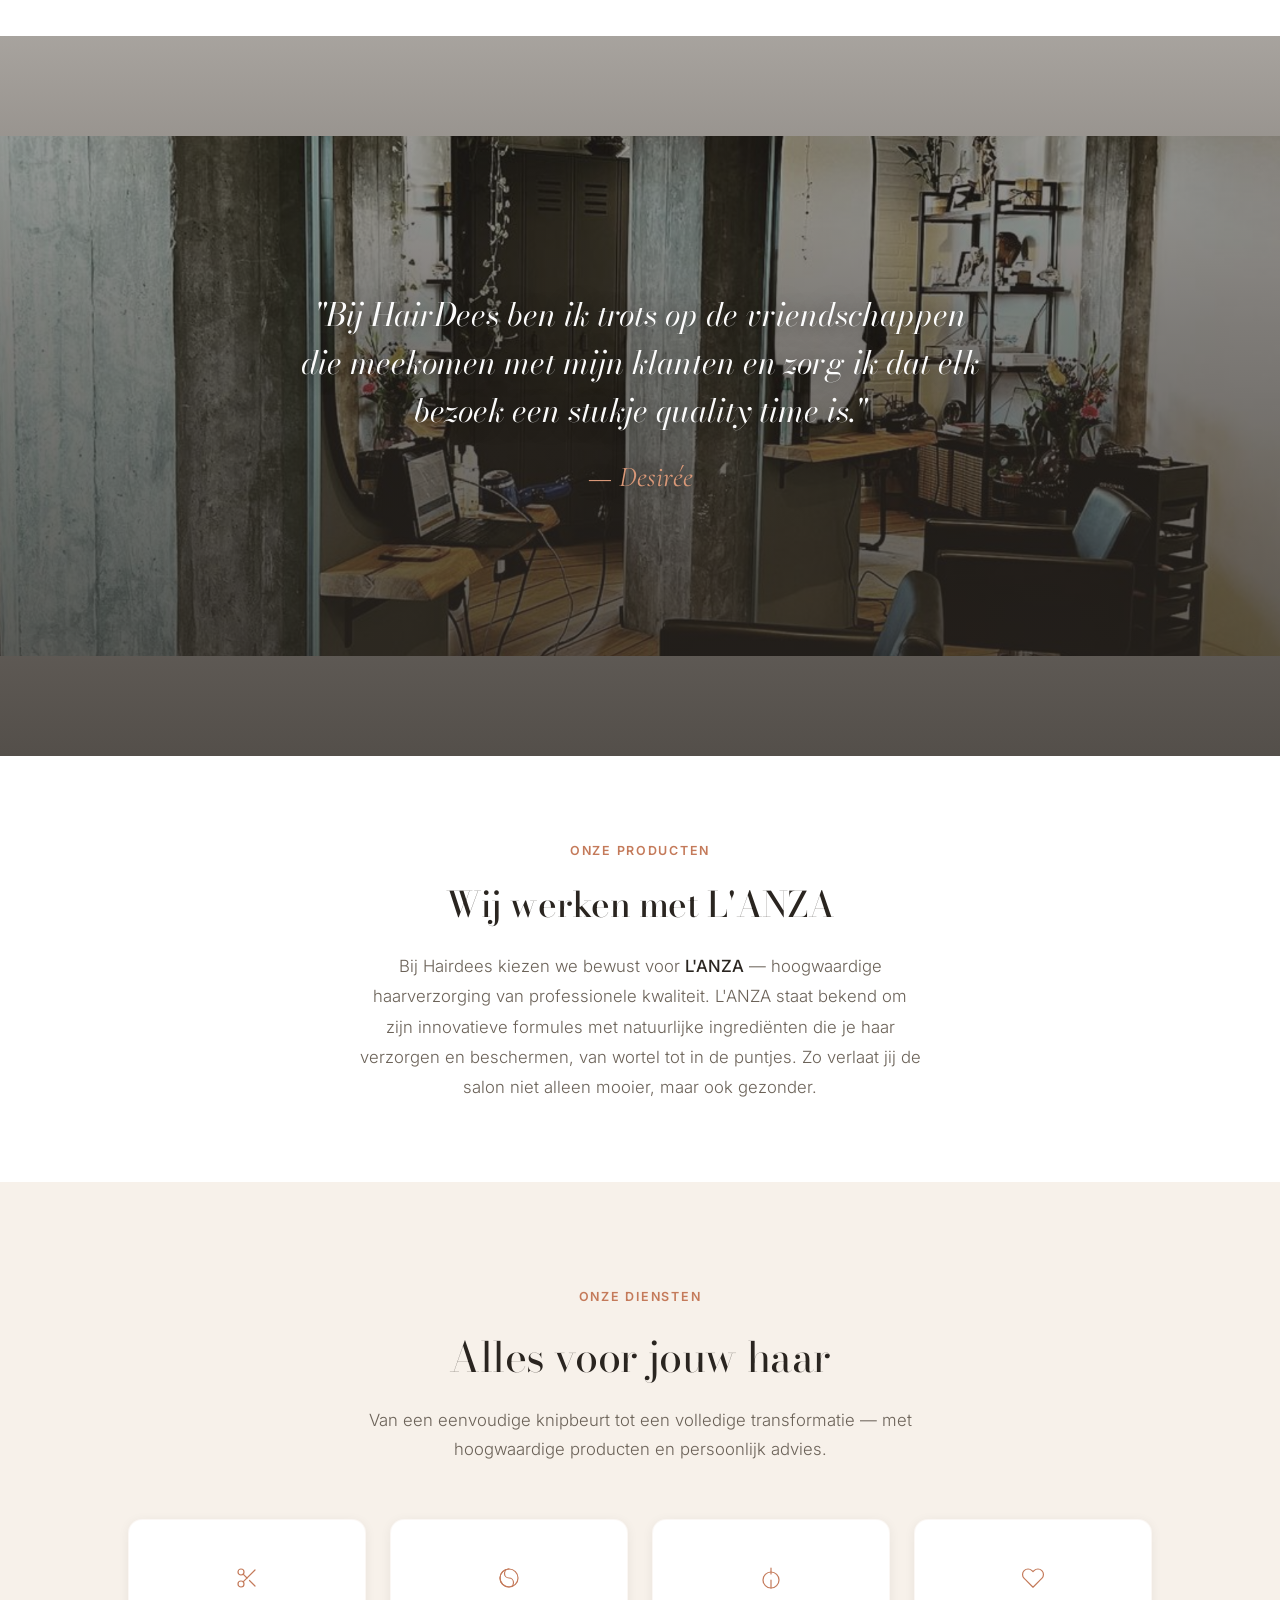
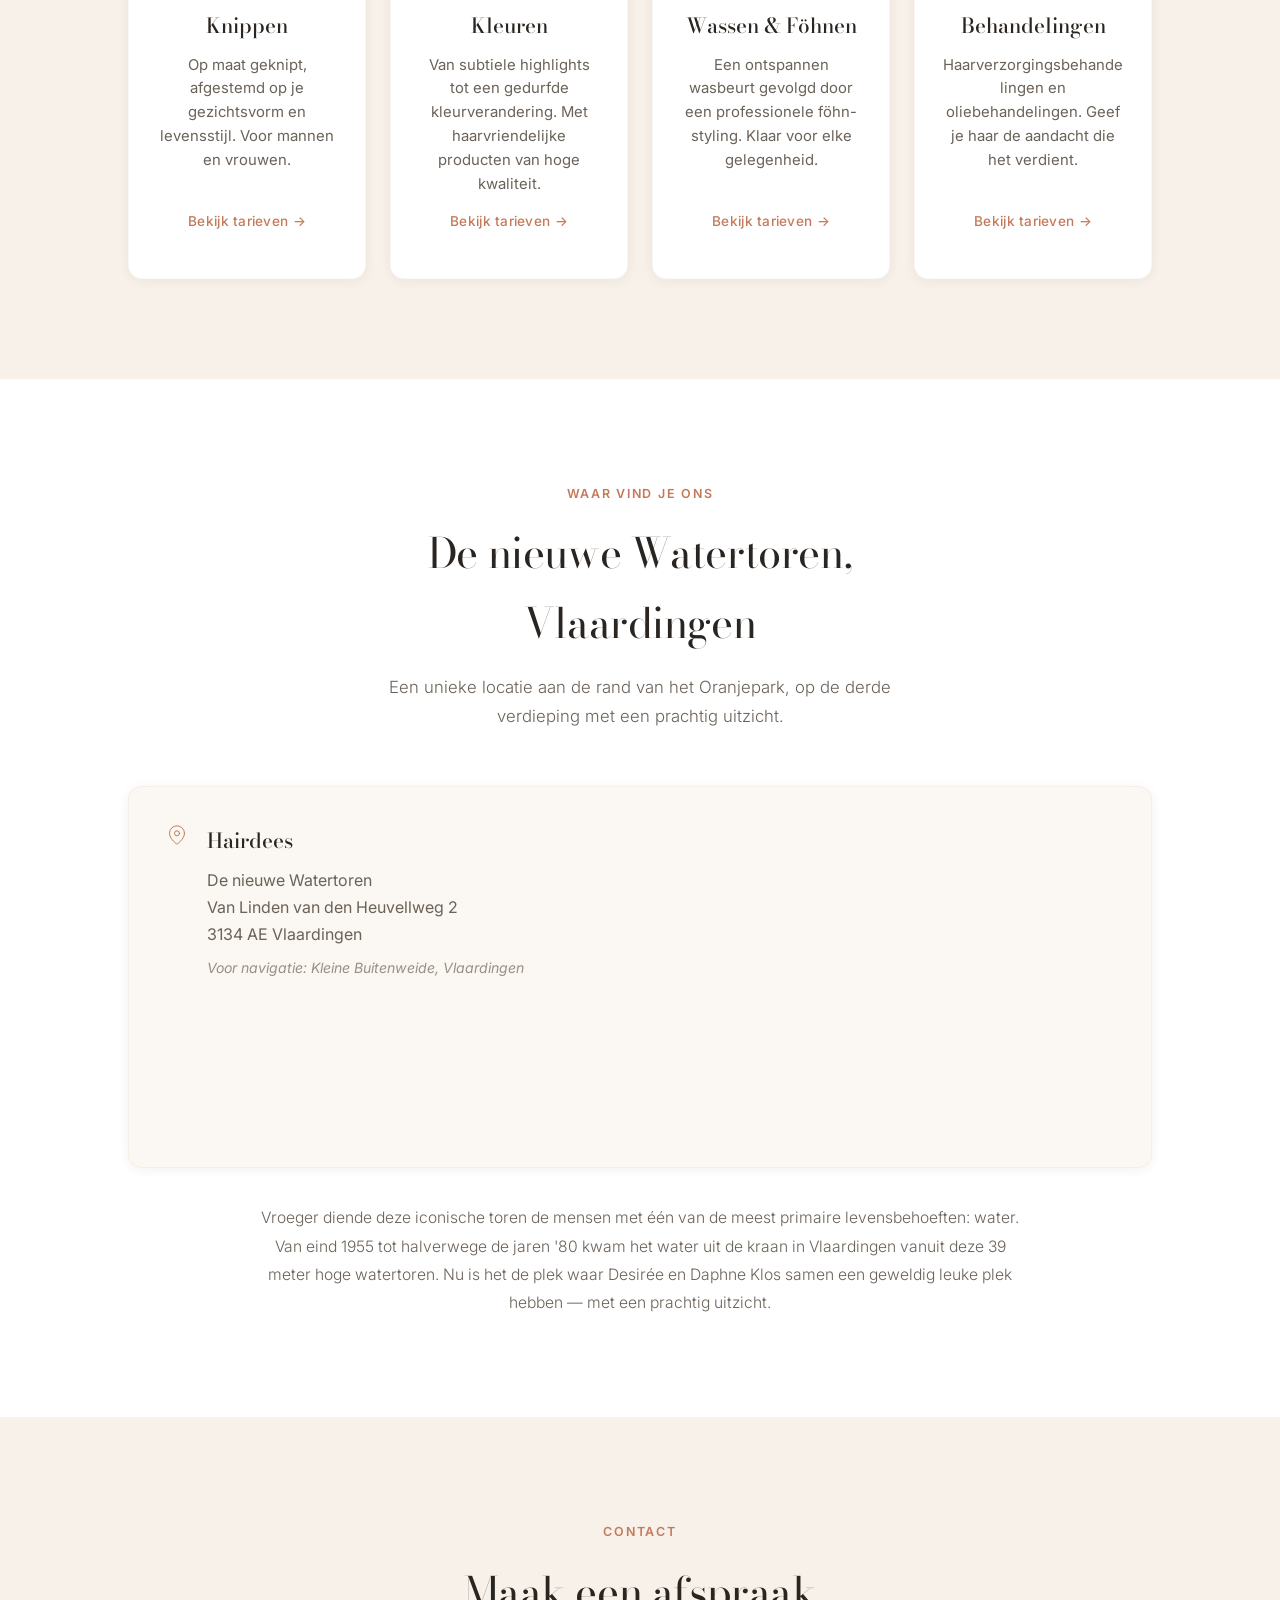
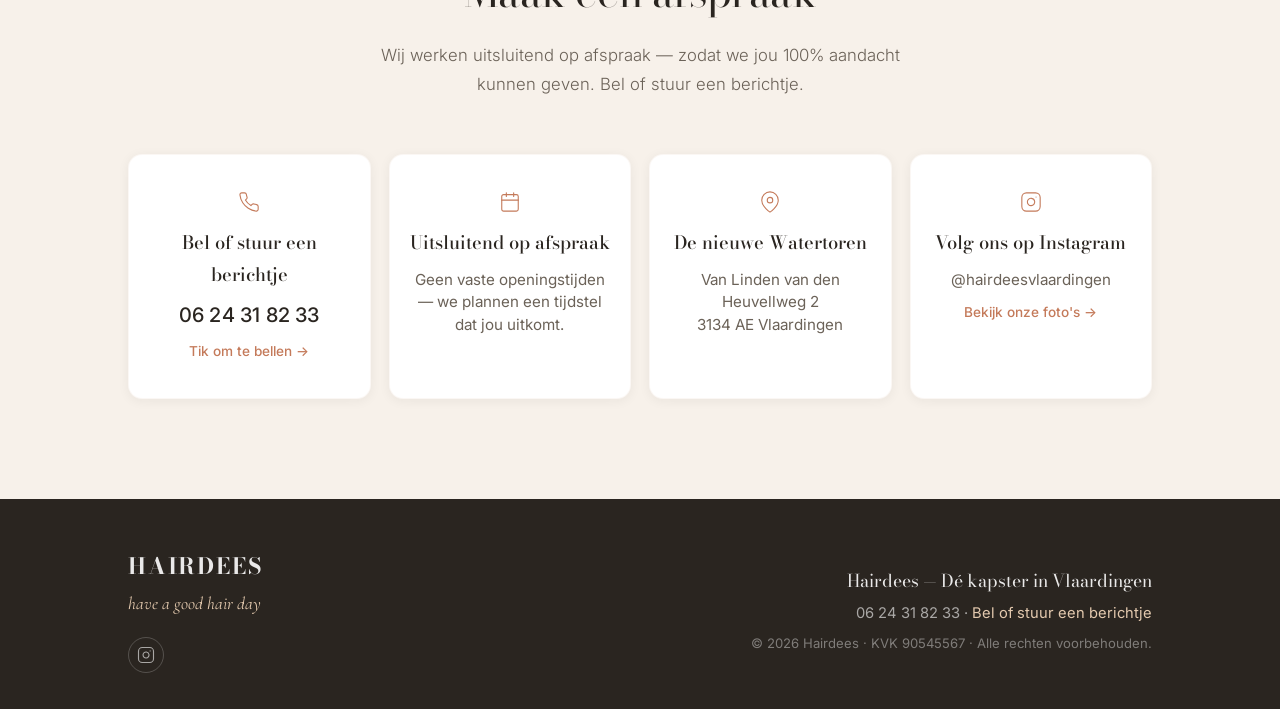
==== commit 242f1f96: "Revert "Redesign site around the water tower concept" This reverts commit 535747c10a115bb15c34ea4524" ====
--- a/index.html
+++ b/index.html
@@ -9,7 +9,7 @@
     <link rel="icon" type="image/png" href="logo.png">
     <link rel="preconnect" href="https://fonts.googleapis.com">
     <link rel="preconnect" href="https://fonts.gstatic.com" crossorigin>
-    <link href="https://fonts.googleapis.com/css2?family=Fraunces:ital,opsz,wght@0,9..144,400;0,9..144,500;0,9..144,600;1,9..144,400;1,9..144,500&family=Archivo:wght@400;500;600;700&family=IBM+Plex+Mono:wght@400;500&display=swap" rel="stylesheet">
+    <link href="https://fonts.googleapis.com/css2?family=Bodoni+Moda:ital,opsz,wght@0,6..96,400;0,6..96,500;0,6..96,700;1,6..96,400&family=Cormorant+Garamond:ital,wght@0,400;0,500;1,400;1,500&family=Inter:wght@300;400;500;600&display=swap" rel="stylesheet">
 </head>
 <body>
 
@@ -17,7 +17,7 @@
 <nav class="navbar" id="navbar">
     <div class="nav-container">
         <a href="#home" class="nav-logo">
-            <span class="nav-brand">Hairdees</span>
+            <span class="nav-brand">HAIRDEES</span>
         </a>
         <button class="nav-toggle" aria-label="Menu" onclick="toggleMenu()">
             <span></span><span></span><span></span>
@@ -33,25 +33,18 @@
     </div>
 </nav>
 
-<!-- Floor rail: tracks the climb up the tower as you scroll -->
-<div class="floor-rail" id="floorRail" aria-hidden="true">
-    <div class="floor-rail-track"></div>
-    <div class="floor-rail-fill" id="floorRailFill"></div>
-    <div class="floor-rail-readout">
-        <span class="floor-rail-meters" id="floorMeters">0m</span>
-        <span class="floor-rail-label" id="floorLabel">BEGANE GROND</span>
-    </div>
-</div>
-
 <!-- Hero -->
-<header id="home" class="hero" data-floor="0" data-floor-label="Begane grond">
+<header id="home" class="hero">
     <div class="hero-bg-image"></div>
     <div class="hero-bg"></div>
-    <div class="hero-waterline"></div>
     <div class="hero-content">
-        <p class="hero-eyebrow"><span class="dot"></span>De nieuwe Watertoren, Vlaardingen</p>
-        <h1 class="hero-title">Have a good <em>hairdees</em></h1>
-        <p class="hero-subtitle">Een warme plek, drie verdiepingen boven de grond, waar persoonlijke aandacht en vakmanschap samenkomen. Knippen, kleuren, wassen en föhnen — uitsluitend op afspraak.</p>
+        <div class="hero-brand">
+            <h1 class="brand-name">HAIRDEES</h1>
+            <p class="hero-tagline">have a good hair day</p>
+        </div>
+        <div class="hero-divider"></div>
+        <h2 class="hero-title">Dé kapster in Vlaardingen</h2>
+        <p class="hero-subtitle">Een warme plek in De nieuwe Watertoren waar persoonlijke aandacht en vakmanschap samenkomen. Knippen, kleuren, wassen en föhnen — uitsluitend op afspraak.</p>
         <div class="hero-buttons">
             <a href="#contact" class="btn btn-primary">Maak een afspraak</a>
             <a href="#over" class="btn btn-ghost">Maak kennis met Desirée</a>
@@ -60,14 +53,14 @@
 </header>
 
 <!-- About Desirée -->
-<section id="over" class="about" data-floor="11" data-floor-label="Op weg naar boven">
+<section id="over" class="about">
     <div class="container">
         <div class="about-grid">
-            <div class="about-photo reveal">
+            <div class="about-photo">
                 <img src="salon-exterior.png" alt="Desirée voor De nieuwe Watertoren" loading="lazy">
             </div>
-            <div class="about-text reveal">
-                <span class="floor-tag"><span class="num">01</span> Maak kennis met Desirée</span>
+            <div class="about-text">
+                <span class="section-tag">Maak kennis met Desirée</span>
                 <h2>36 jaar passie voor het kappersvak</h2>
                 <p>Graag wil ik me even aan jullie voorstellen. Mijn naam is <strong>Desirée Kievits</strong> en inmiddels al 36 jaar werkzaam in het kappersvak. Na 30 jaar met plezier in Rotterdam te hebben gewerkt, is er een nieuwe uitdaging op m'n pad gekomen — dichtbij huis en ook nog eens op een unieke locatie!</p>
                 <p>Als zelfstandig ondernemer ga ik nu verder met mijn werk waar ik nog steeds heel blij van wordt: mensen mooier maken en dus <em>good hairdees</em> bezorgen.</p>
@@ -84,175 +77,139 @@
 <section class="salon-banner">
     <img src="salon-interior.png" alt="Het interieur van Hairdees kapsalon" loading="lazy">
     <div class="salon-banner-overlay">
-        <div class="salon-banner-content reveal">
-            <p class="salon-banner-quote">"Bij Hairdees ben ik trots op de vriendschappen die meekomen met mijn klanten en zorg ik dat elk bezoek een stukje quality time is."</p>
-            <p class="salon-banner-attr">— DESIRÉE</p>
+        <div class="salon-banner-content">
+            <p class="salon-banner-quote">"Bij HairDees ben ik trots op de vriendschappen die meekomen met mijn klanten en zorg ik dat elk bezoek een stukje quality time is."</p>
+            <p class="salon-banner-attr">— Desirée</p>
         </div>
     </div>
 </section>
 
 <!-- Lanza Products -->
 <section class="lanza">
-    <div class="container lanza-content reveal">
-        <div class="lanza-logo-wrap">
-            <img src="lanza-logo.png" alt="L'ANZA" class="lanza-logo">
-        </div>
+    <div class="container lanza-content">
+        <span class="section-tag">Onze producten</span>
         <h2>Wij werken met L'ANZA</h2>
         <p>Bij Hairdees kiezen we bewust voor <strong>L'ANZA</strong> — hoogwaardige haarverzorging van professionele kwaliteit. L'ANZA staat bekend om zijn innovatieve formules met natuurlijke ingrediënten die je haar verzorgen en beschermen, van wortel tot in de puntjes. Zo verlaat jij de salon niet alleen mooier, maar ook gezonder.</p>
     </div>
 </section>
 
 <!-- Services -->
-<section id="diensten" class="services" data-floor="22" data-floor-label="Behandelkamer">
-    <div class="container">
-        <div class="section-header reveal">
-            <span class="floor-tag"><span class="num">02</span> Onze diensten</span>
+<section id="diensten" class="services">
+    <div class="container">
+        <div class="section-header">
+            <span class="section-tag">Onze diensten</span>
             <h2>Alles voor jouw haar</h2>
             <p>Van een eenvoudige knipbeurt tot een volledige transformatie — met hoogwaardige producten en persoonlijk advies.</p>
         </div>
-        <div class="services-list">
-            <a href="tarieven.html#knippen" class="service-row reveal">
+        <div class="services-grid">
+            <a href="tarieven.html#knippen" class="service-card">
                 <div class="service-icon">
                     <svg viewBox="0 0 24 24" fill="none" stroke="currentColor" stroke-width="1.2" stroke-linecap="round" stroke-linejoin="round"><circle cx="6" cy="6" r="3"/><circle cx="6" cy="18" r="3"/><line x1="20" y1="4" x2="8.12" y2="15.88"/><line x1="14.47" y1="14.48" x2="20" y2="20"/><line x1="8.12" y1="8.12" x2="12" y2="12"/></svg>
                 </div>
-                <div class="service-body">
-                    <h3>Knippen</h3>
-                    <p>Op maat geknipt, afgestemd op je gezichtsvorm en levensstijl. Voor mannen en vrouwen.</p>
-                </div>
-                <span class="service-link">Bekijk tarieven <svg viewBox="0 0 24 24" fill="none" stroke="currentColor" stroke-width="2" stroke-linecap="round"><line x1="5" y1="12" x2="19" y2="12"/><polyline points="12 5 19 12 12 19"/></svg></span>
-            </a>
-            <a href="tarieven.html#kleuren" class="service-row reveal">
+                <h3>Knippen</h3>
+                <p>Op maat geknipt, afgestemd op je gezichtsvorm en levensstijl. Voor mannen en vrouwen.</p>
+                <span class="service-link">Bekijk tarieven →</span>
+            </a>
+            <a href="tarieven.html#kleuren" class="service-card">
                 <div class="service-icon">
                     <svg viewBox="0 0 24 24" fill="none" stroke="currentColor" stroke-width="1.2" stroke-linecap="round" stroke-linejoin="round"><circle cx="12" cy="12" r="9"/><path d="M12 3a9 9 0 0 0 0 18 4.5 4.5 0 0 0 0-9 4.5 4.5 0 0 1 0-9z"/></svg>
                 </div>
-                <div class="service-body">
-                    <h3>Kleuren</h3>
-                    <p>Van subtiele highlights tot een gedurfde kleurverandering. Met haarvriendelijke producten van hoge kwaliteit.</p>
-                </div>
-                <span class="service-link">Bekijk tarieven <svg viewBox="0 0 24 24" fill="none" stroke="currentColor" stroke-width="2" stroke-linecap="round"><line x1="5" y1="12" x2="19" y2="12"/><polyline points="12 5 19 12 12 19"/></svg></span>
-            </a>
-            <a href="tarieven.html#wassen-stylen" class="service-row reveal">
+                <h3>Kleuren</h3>
+                <p>Van subtiele highlights tot een gedurfde kleurverandering. Met haarvriendelijke producten van hoge kwaliteit.</p>
+                <span class="service-link">Bekijk tarieven →</span>
+            </a>
+            <a href="tarieven.html#wassen-stylen" class="service-card">
                 <div class="service-icon">
                     <svg viewBox="0 0 24 24" fill="none" stroke="currentColor" stroke-width="1.2" stroke-linecap="round" stroke-linejoin="round"><path d="M12 2v6"/><circle cx="12" cy="14" r="8"/><path d="M12 14v8"/></svg>
                 </div>
-                <div class="service-body">
-                    <h3>Wassen &amp; Föhnen</h3>
-                    <p>Een ontspannen wasbeurt gevolgd door een professionele föhn-styling. Klaar voor elke gelegenheid.</p>
-                </div>
-                <span class="service-link">Bekijk tarieven <svg viewBox="0 0 24 24" fill="none" stroke="currentColor" stroke-width="2" stroke-linecap="round"><line x1="5" y1="12" x2="19" y2="12"/><polyline points="12 5 19 12 12 19"/></svg></span>
-            </a>
-            <a href="tarieven.html#wenkbrauwen" class="service-row reveal">
+                <h3>Wassen & Föhnen</h3>
+                <p>Een ontspannen wasbeurt gevolgd door een professionele föhn-styling. Klaar voor elke gelegenheid.</p>
+                <span class="service-link">Bekijk tarieven →</span>
+            </a>
+            <a href="tarieven.html#wenkbrauwen" class="service-card">
                 <div class="service-icon">
                     <svg viewBox="0 0 24 24" fill="none" stroke="currentColor" stroke-width="1.2" stroke-linecap="round" stroke-linejoin="round"><path d="M20.84 4.61a5.5 5.5 0 0 0-7.78 0L12 5.67l-1.06-1.06a5.5 5.5 0 0 0-7.78 7.78l1.06 1.06L12 21.23l7.78-7.78 1.06-1.06a5.5 5.5 0 0 0 0-7.78z"/></svg>
                 </div>
-                <div class="service-body">
-                    <h3>Behandelingen</h3>
-                    <p>Haarverzorgingsbehandelingen en oliebehandelingen. Geef je haar de aandacht die het verdient.</p>
-                </div>
-                <span class="service-link">Bekijk tarieven <svg viewBox="0 0 24 24" fill="none" stroke="currentColor" stroke-width="2" stroke-linecap="round"><line x1="5" y1="12" x2="19" y2="12"/><polyline points="12 5 19 12 12 19"/></svg></span>
+                <h3>Behandelingen</h3>
+                <p>Haarverzorgingsbehandelingen en oliebehandelingen. Geef je haar de aandacht die het verdient.</p>
+                <span class="service-link">Bekijk tarieven →</span>
             </a>
         </div>
     </div>
 </section>
 
 <!-- Location -->
-<section id="locatie" class="location" data-floor="33" data-floor-label="Hairdees — 3e verdieping">
-    <div class="container">
-        <div class="section-header reveal">
-            <span class="floor-tag"><span class="num">03</span> Waar vind je ons</span>
+<section id="locatie" class="location">
+    <div class="container">
+        <div class="section-header">
+            <span class="section-tag">Waar vind je ons</span>
             <h2>De nieuwe Watertoren, Vlaardingen</h2>
             <p>Een unieke locatie aan de rand van het Oranjepark, op de derde verdieping met een prachtig uitzicht.</p>
         </div>
-        <div class="location-grid">
-            <div class="tower-diagram reveal" id="towerDiagram">
-                <svg viewBox="0 0 220 420" xmlns="http://www.w3.org/2000/svg">
-                    <path class="tower-fill" d="M70,400 L85,150 L55,150 L55,70 L100,30 L145,70 L145,150 L115,150 L130,400 Z"/>
-                    <path class="tower-draw" d="M70,400 L85,150 L55,150 L55,70 L100,30 L145,70 L145,150 L115,150 L130,400 Z"/>
-                    <line class="tower-draw" x1="20" y1="400" x2="180" y2="400"/>
-
-                    <line class="tower-marker-line" x1="130" y1="400" x2="165" y2="400"/>
-                    <text class="tower-level-text" x="168" y="403">0M</text>
-
-                    <line class="tower-marker-line" x1="92" y1="296" x2="165" y2="296"/>
-                    <text class="tower-level-text" x="168" y="299">11M</text>
-
-                    <line class="tower-marker-line" x1="85" y1="191" x2="165" y2="191"/>
-                    <text class="tower-level-text" x="168" y="194">22M</text>
-
-                    <line class="tower-marker-line" x1="80" y1="87" x2="165" y2="87" stroke-width="1.6"/>
-                    <text class="tower-marker-text" x="168" y="84">33M</text>
-                    <text class="tower-marker-text" x="168" y="94">HAIRDEES</text>
-
-                    <line class="tower-marker-line" x1="100" y1="30" x2="165" y2="30"/>
-                    <text class="tower-level-text" x="168" y="33">39M</text>
-                </svg>
-            </div>
-            <div class="location-text reveal">
-                <h3>Hairdees</h3>
-                <p>De nieuwe Watertoren<br>
-                Van Linden van den Heuvellweg 2<br>
-                3134 AE Vlaardingen</p>
-                <p class="location-note">Voor navigatie: Kleine Buitenweide, Vlaardingen</p>
-                <div class="location-map">
-                    <iframe
-                        src="https://www.openstreetmap.org/export/embed.html?bbox=4.34%2C51.91%2C4.37%2C51.93&layer=mapnik&marker=51.918,4.355"
-                        width="100%" height="260" style="border:0; display:block;" loading="lazy" referrerpolicy="no-referrer-when-downgrade">
-                    </iframe>
-                </div>
-            </div>
-        </div>
-        <div class="location-history reveal">
+        <div class="location-card">
+            <div class="location-info">
+                <div class="location-icon">
+                    <svg viewBox="0 0 24 24" fill="none" stroke="currentColor" stroke-width="1.2" stroke-linecap="round" stroke-linejoin="round"><path d="M21 10c0 7-9 13-9 13s-9-6-9-13a9 9 0 0 1 18 0z"/><circle cx="12" cy="10" r="3"/></svg>
+                </div>
+                <div class="location-text">
+                    <h3>Hairdees</h3>
+                    <p>De nieuwe Watertoren<br>
+                    Van Linden van den Heuvellweg 2<br>
+                    3134 AE Vlaardingen</p>
+                    <p class="location-note"><em>Voor navigatie: Kleine Buitenweide, Vlaardingen</em></p>
+                </div>
+            </div>
+            <div class="location-map">
+                <iframe
+                    src="https://www.openstreetmap.org/export/embed.html?bbox=4.34%2C51.91%2C4.37%2C51.93&layer=mapnik&marker=51.918,4.355"
+                    width="100%" height="300" style="border:0; border-radius:14px;" loading="lazy" referrerpolicy="no-referrer-when-downgrade">
+                </iframe>
+            </div>
+        </div>
+        <div class="location-history">
             <p>Vroeger diende deze iconische toren de mensen met één van de meest primaire levensbehoeften: water. Van eind 1955 tot halverwege de jaren '80 kwam het water uit de kraan in Vlaardingen vanuit deze 39 meter hoge watertoren. Nu is het de plek waar Desirée en Daphne Klos samen een geweldig leuke plek hebben — met een prachtig uitzicht.</p>
         </div>
     </div>
 </section>
 
 <!-- Contact -->
-<section id="contact" class="contact" data-floor="39" data-floor-label="Top van de toren">
-    <div class="container">
-        <div class="section-header reveal">
-            <span class="floor-tag"><span class="num">04</span> Contact</span>
+<section id="contact" class="contact">
+    <div class="container">
+        <div class="section-header">
+            <span class="section-tag">Contact</span>
             <h2>Maak een afspraak</h2>
             <p>Wij werken uitsluitend op afspraak — zodat we jou 100% aandacht kunnen geven. Bel of stuur een berichtje.</p>
         </div>
-        <div class="contact-list">
-            <a href="tel:0624318233" class="contact-item reveal">
+        <div class="contact-cards">
+            <a href="tel:0624318233" class="contact-card">
                 <div class="contact-icon">
                     <svg viewBox="0 0 24 24" fill="none" stroke="currentColor" stroke-width="1.2" stroke-linecap="round" stroke-linejoin="round"><path d="M22 16.92v3a2 2 0 0 1-2.18 2 19.79 19.79 0 0 1-8.63-3.07 19.5 19.5 0 0 1-6-6 19.79 19.79 0 0 1-3.07-8.67A2 2 0 0 1 4.11 2h3a2 2 0 0 1 2 1.72c.127.96.361 1.903.7 2.81a2 2 0 0 1-.45 2.11L8.09 9.91a16 16 0 0 0 6 6l1.27-1.27a2 2 0 0 1 2.11-.45c.907.339 1.85.573 2.81.7A2 2 0 0 1 22 16.92z"/></svg>
                 </div>
-                <div>
-                    <h3>Bel of stuur een berichtje</h3>
-                    <p class="contact-phone">06 24 31 82 33</p>
-                    <span class="contact-action">Tik om te bellen →</span>
-                </div>
-            </a>
-            <div class="contact-item reveal">
+                <h3>Bel of stuur een berichtje</h3>
+                <p class="contact-phone">06 24 31 82 33</p>
+                <span class="contact-action">Tik om te bellen →</span>
+            </a>
+            <div class="contact-card">
                 <div class="contact-icon">
                     <svg viewBox="0 0 24 24" fill="none" stroke="currentColor" stroke-width="1.2" stroke-linecap="round" stroke-linejoin="round"><rect x="3" y="4" width="18" height="18" rx="2" ry="2"/><line x1="16" y1="2" x2="16" y2="6"/><line x1="8" y1="2" x2="8" y2="6"/><line x1="3" y1="10" x2="21" y2="10"/></svg>
                 </div>
-                <div>
-                    <h3>Uitsluitend op afspraak</h3>
-                    <p>Geen vaste openingstijden — we plannen een tijdstip dat jou uitkomt.</p>
-                </div>
-            </div>
-            <div class="contact-item reveal">
+                <h3>Uitsluitend op afspraak</h3>
+                <p>Geen vaste openingstijden — we plannen een tijdstel dat jou uitkomt.</p>
+            </div>
+            <div class="contact-card">
                 <div class="contact-icon">
                     <svg viewBox="0 0 24 24" fill="none" stroke="currentColor" stroke-width="1.2" stroke-linecap="round" stroke-linejoin="round"><path d="M21 10c0 7-9 13-9 13s-9-6-9-13a9 9 0 0 1 18 0z"/><circle cx="12" cy="10" r="3"/></svg>
                 </div>
-                <div>
-                    <h3>De nieuwe Watertoren</h3>
-                    <p>Van Linden van den Heuvellweg 2<br>3134 AE Vlaardingen</p>
-                </div>
-            </div>
-            <a href="https://www.instagram.com/hairdeesvlaardingen/" target="_blank" rel="noopener" class="contact-item reveal">
+                <h3>De nieuwe Watertoren</h3>
+                <p>Van Linden van den Heuvellweg 2<br>3134 AE Vlaardingen</p>
+            </div>
+            <a href="https://www.instagram.com/hairdeesvlaardingen/" target="_blank" rel="noopener" class="contact-card">
                 <div class="contact-icon">
                     <svg viewBox="0 0 24 24" fill="none" stroke="currentColor" stroke-width="1.2" stroke-linecap="round" stroke-linejoin="round"><rect x="2" y="2" width="20" height="20" rx="5" ry="5"/><path d="M16 11.37A4 4 0 1 1 12.63 8 4 4 0 0 1 16 11.37z"/><line x1="17.5" y1="6.5" x2="17.51" y2="6.5"/></svg>
                 </div>
-                <div>
-                    <h3>Volg ons op Instagram</h3>
-                    <p>@hairdeesvlaardingen</p>
-                    <span class="contact-action">Bekijk onze foto's →</span>
-                </div>
+                <h3>Volg ons op Instagram</h3>
+                <p>@hairdeesvlaardingen</p>
+                <span class="contact-action">Bekijk onze foto's →</span>
             </a>
         </div>
     </div>
@@ -267,8 +224,8 @@
 <footer class="footer">
     <div class="container footer-content">
         <div class="footer-left">
-            <span class="footer-brand">Hairdees</span>
-            <p class="footer-tagline">have a good hairdees</p>
+            <span class="footer-brand">HAIRDEES</span>
+            <p class="footer-tagline">have a good hair day</p>
             <a href="https://www.instagram.com/hairdeesvlaardingen/" target="_blank" rel="noopener" class="footer-social" aria-label="Instagram">
                 <svg viewBox="0 0 24 24" fill="none" stroke="currentColor" stroke-width="1.5" stroke-linecap="round" stroke-linejoin="round"><rect x="2" y="2" width="20" height="20" rx="5" ry="5"/><path d="M16 11.37A4 4 0 1 1 12.63 8 4 4 0 0 1 16 11.37z"/><line x1="17.5" y1="6.5" x2="17.51" y2="6.5"/></svg>
             </a>
@@ -276,7 +233,7 @@
         <div class="footer-right">
             <p class="footer-name">Hairdees — Dé kapster in Vlaardingen</p>
             <p class="footer-contact">06 24 31 82 33 · <a href="tel:0624318233">Bel of stuur een berichtje</a></p>
-            <p class="footer-copy">© 2026 Hairdees · KVK 90545567</p>
+            <p class="footer-copy">© 2026 Hairdees · KVK 90545567 · Alle rechten voorbehouden.</p>
         </div>
     </div>
 </footer>
@@ -290,48 +247,12 @@
         document.getElementById('navLinks').classList.remove('nav-open');
     });
 });
-
 // Navbar shadow on scroll
-const navbar = document.getElementById('navbar');
 window.addEventListener('scroll', () => {
-    if (window.scrollY > 40) navbar.classList.add('scrolled');
-    else navbar.classList.remove('scrolled');
-}, { passive: true });
-
-// Reveal-on-scroll
-const revealObserver = new IntersectionObserver((entries) => {
-    entries.forEach(entry => {
-        if (entry.isIntersecting) {
-            entry.target.classList.add('is-visible');
-            revealObserver.unobserve(entry.target);
-        }
-    });
-}, { threshold: 0.15, rootMargin: '0px 0px -40px 0px' });
-
-document.querySelectorAll('.reveal').forEach(el => revealObserver.observe(el));
-
-// Floor rail — tracks which "floor" of the tower is in view
-const floorSections = document.querySelectorAll('[data-floor]');
-const floorMetersEl = document.getElementById('floorMeters');
-const floorLabelEl = document.getElementById('floorLabel');
-const floorRailFill = document.getElementById('floorRailFill');
-const TOP_METERS = 39;
-
-if (floorSections.length) {
-    const floorObserver = new IntersectionObserver((entries) => {
-        entries.forEach(entry => {
-            if (entry.isIntersecting) {
-                const meters = entry.target.getAttribute('data-floor');
-                const label = entry.target.getAttribute('data-floor-label');
-                floorMetersEl.textContent = meters + 'm';
-                floorLabelEl.textContent = label.toUpperCase();
-                floorRailFill.style.height = Math.min(100, (meters / TOP_METERS) * 100) + '%';
-            }
-        });
-    }, { threshold: 0.5 });
-
-    floorSections.forEach(section => floorObserver.observe(section));
-}
+    const nav = document.getElementById('navbar');
+    if (window.scrollY > 40) nav.classList.add('scrolled');
+    else nav.classList.remove('scrolled');
+});
 </script>
 
 </body>
--- a/styles.css
+++ b/styles.css
@@ -1,11 +1,4 @@
-/* ===========================================================
-   HAIRDEES — De nieuwe Watertoren
-   Design concept: the salon sits on the 3rd floor of a former
-   water tower. The site borrows the tower's own language —
-   verticality, a rising scale, a brick-and-water palette — as
-   its structuring device, instead of decorative defaults.
-   =========================================================== */
-
+/* ===== Reset & Base ===== */
 *, *::before, *::after {
     box-sizing: border-box;
     margin: 0;
@@ -13,61 +6,56 @@
 }
 
 :root {
-    /* --- Core palette: brick tower, tank water, warm brass --- */
-    --brick: #8a3d2c;
-    --brick-dark: #6c2e21;
-    --brick-light: #b2654a;
-    --ink: #201e1a;
-    --ink-soft: #322e28;
-    --water: #4c7680;
-    --water-dark: #395a62;
-    --water-light: #8aacb2;
-    --brass: #a9835d;
-    --brass-dark: #8a6946;
-    --paper: #ece4d6;
-    --paper-light: #f6f1e7;
+    --gold: #d5b294;
+    --gold-light: #e3c9ae;
+    --gold-dark: #b8946f;
+    --dark: #2a2520;
+    --dark-soft: #3d3530;
+    --warm-grey: #6b6258;
+    --warm-grey-light: #9a8f84;
+    --cream: #f7f1ea;
+    --cream-light: #fbf7f2;
     --white: #ffffff;
-    --line: rgba(32, 30, 26, 0.12);
-    --line-light: rgba(255, 255, 255, 0.18);
-
-    --shadow-sm: 0 1px 2px rgba(32, 30, 26, 0.08);
-    --shadow-md: 0 10px 34px rgba(32, 30, 26, 0.14);
-
-    --font-display: 'Fraunces', Georgia, serif;
-    --font-body: 'Archivo', system-ui, -apple-system, sans-serif;
-    --font-mono: 'IBM Plex Mono', ui-monospace, 'SFMono-Regular', monospace;
-
-    --ease: cubic-bezier(0.22, 1, 0.36, 1);
+    --terracotta: #c47a5a;
+    --terracotta-light: #d99878;
+    --terracotta-dark: #a85f3e;
+    --sage: #a8b5a0;
+    --sage-light: #c4d0bc;
+    --sage-dark: #8a9a82;
+    --warm-rose: #e8d5c4;
+    --warm-rose-light: #f0e0d2;
+    --shadow-sm: 0 2px 12px rgba(42, 37, 32, 0.06);
+    --shadow-md: 0 6px 28px rgba(42, 37, 32, 0.10);
+    --shadow-lg: 0 12px 48px rgba(42, 37, 32, 0.16);
+    --shadow-warm: 0 6px 28px rgba(196, 122, 90, 0.15);
+    --radius: 14px;
+    --radius-sm: 10px;
+    --transition: all 0.35s ease;
+    --font-serif: 'Bodoni Moda', Georgia, serif;
+    --font-script: 'Cormorant Garamond', Georgia, serif;
+    --font-body: 'Inter', system-ui, -apple-system, sans-serif;
 }
 
 html {
     scroll-behavior: smooth;
-    scroll-padding-top: 84px;
+    scroll-padding-top: 72px;
     font-size: 16px;
-}
-
-@media (prefers-reduced-motion: reduce) {
-    html { scroll-behavior: auto; }
-    * { animation-duration: 0.001ms !important; animation-iteration-count: 1 !important; transition-duration: 0.001ms !important; }
 }
 
 body {
     font-family: var(--font-body);
-    color: var(--ink);
-    line-height: 1.65;
-    background-color: var(--paper-light);
+    color: var(--dark);
+    line-height: 1.7;
+    background-color: var(--cream-light);
     -webkit-font-smoothing: antialiased;
     -moz-osx-font-smoothing: grayscale;
-    overflow-x: hidden;
 }
 
 .container {
-    max-width: 1120px;
+    max-width: 1080px;
     margin: 0 auto;
-    padding: 0 32px;
-}
-
-a { color: inherit; }
+    padding: 0 28px;
+}
 
 /* ===== Navbar ===== */
 .navbar {
@@ -75,24 +63,24 @@
     top: 0;
     left: 0;
     width: 100%;
+    background: rgba(251, 247, 242, 0.96);
+    backdrop-filter: blur(16px);
+    -webkit-backdrop-filter: blur(16px);
     z-index: 1000;
-    background: rgba(246, 241, 231, 0.88);
-    backdrop-filter: blur(10px);
-    -webkit-backdrop-filter: blur(10px);
-    border-bottom: 1px solid transparent;
-    transition: background 0.3s var(--ease), border-color 0.3s var(--ease);
+    transition: var(--transition);
+    border-bottom: 1px solid rgba(213, 178, 148, 0.15);
 }
 
 .navbar.scrolled {
-    border-bottom-color: var(--line);
-    background: rgba(246, 241, 231, 0.97);
+    box-shadow: 0 4px 24px rgba(42, 37, 32, 0.06);
+    background: rgba(251, 247, 242, 0.98);
 }
 
 .nav-container {
-    max-width: 1120px;
+    max-width: 1080px;
     margin: 0 auto;
-    padding: 0 32px;
-    height: 76px;
+    padding: 0 28px;
+    height: 72px;
     display: flex;
     align-items: center;
     justify-content: space-between;
@@ -100,69 +88,78 @@
 
 .nav-logo {
     display: flex;
-    align-items: baseline;
-    gap: 8px;
+    align-items: center;
     text-decoration: none;
 }
 
 .nav-brand {
-    font-family: var(--font-display);
+    font-family: var(--font-serif);
     font-size: 1.5rem;
-    font-weight: 600;
-    letter-spacing: -0.01em;
-    color: var(--ink);
+    font-weight: 700;
+    letter-spacing: 0.08em;
+    color: var(--dark);
+}
+
+.nav-logo-img {
+    height: 44px;
+    width: auto;
+    display: block;
 }
 
 .nav-links {
     display: flex;
     list-style: none;
-    gap: 36px;
+    gap: 32px;
     align-items: center;
 }
 
 .nav-links a {
     text-decoration: none;
-    color: var(--ink-soft);
-    font-weight: 500;
-    font-size: 0.95rem;
-    transition: color 0.25s var(--ease);
+    color: var(--dark);
+    font-weight: 400;
+    font-size: 0.88rem;
+    letter-spacing: 0.03em;
+    text-transform: uppercase;
+    transition: var(--transition);
     position: relative;
 }
 
 .nav-links a:not(.nav-cta)::after {
     content: '';
     position: absolute;
-    bottom: -4px;
+    bottom: -6px;
+    left: 50%;
+    width: 0;
+    height: 1.5px;
+    background: var(--gold);
+    transition: width 0.3s ease, left 0.3s ease;
+}
+
+.nav-links a:not(.nav-cta):hover {
+    color: var(--gold-dark);
+}
+
+.nav-links a:not(.nav-cta):hover::after {
+    width: 100%;
     left: 0;
-    width: 100%;
-    height: 1.5px;
-    background: var(--brick);
-    transform: scaleX(0);
-    transform-origin: right;
-    transition: transform 0.3s var(--ease);
-}
-
-.nav-links a:not(.nav-cta):hover {
-    color: var(--brick);
-}
-
-.nav-links a:not(.nav-cta):hover::after {
-    transform: scaleX(1);
-    transform-origin: left;
 }
 
 .nav-cta {
-    background: var(--ink);
-    color: var(--paper-light) !important;
-    padding: 10px 22px;
-    font-size: 0.88rem;
-    font-weight: 600;
-    transition: background 0.25s var(--ease), transform 0.25s var(--ease);
+    background: var(--terracotta);
+    color: var(--white) !important;
+    padding: 11px 28px;
+    border-radius: 100px;
+    font-weight: 500 !important;
+    font-size: 0.82rem;
+    letter-spacing: 0.04em;
+    text-transform: uppercase;
+    transition: var(--transition);
 }
 
 .nav-cta:hover {
-    background: var(--brick);
+    background: var(--terracotta-dark);
     transform: translateY(-1px);
+    box-shadow: 0 4px 16px rgba(196, 122, 90, 0.4);
 }
 
 .nav-toggle {
@@ -177,82 +174,11 @@
 
 .nav-toggle span {
     display: block;
-    width: 22px;
+    width: 24px;
     height: 1.5px;
-    background: var(--ink);
-}
-
-/* ===== Floor rail — the tower's lift indicator =====
-   A fixed vertical gauge that tracks how far the visitor has
-   "climbed" through the building as they scroll. Numbers are
-   literal: Hairdees really is three floors up. */
-.floor-rail {
-    position: fixed;
-    right: 28px;
-    top: 50%;
-    transform: translateY(-50%);
-    z-index: 900;
-    display: flex;
-    flex-direction: column-reverse;
-    align-items: center;
-    gap: 0;
-    height: 320px;
-}
-
-.floor-rail-track {
-    position: absolute;
-    left: 50%;
-    top: 0;
-    bottom: 0;
-    width: 1px;
-    background: var(--line);
-    transform: translateX(-50%);
-}
-
-.floor-rail-fill {
-    position: absolute;
-    left: 50%;
-    bottom: 0;
-    width: 1px;
-    background: var(--brick);
-    transform: translateX(-50%);
-    height: 0%;
-    transition: height 0.2s linear;
-}
-
-.floor-rail-readout {
-    position: relative;
-    z-index: 2;
-    display: flex;
-    flex-direction: column;
-    align-items: center;
-    gap: 6px;
-    background: var(--paper-light);
-    padding: 14px 10px;
-}
-
-.floor-rail-meters {
-    font-family: var(--font-mono);
-    font-size: 1.05rem;
-    font-weight: 500;
-    color: var(--brick);
-    letter-spacing: 0.01em;
-}
-
-.floor-rail-label {
-    writing-mode: vertical-rl;
-    text-orientation: mixed;
-    font-family: var(--font-mono);
-    font-size: 0.66rem;
-    letter-spacing: 0.08em;
-    color: var(--ink-soft);
-    text-transform: uppercase;
-    transition: opacity 0.3s var(--ease);
-    max-height: 140px;
-}
-
-@media (max-width: 980px) {
-    .floor-rail { display: none; }
+    background: var(--dark);
+    border-radius: 2px;
+    transition: var(--transition);
 }
 
 /* ===== Hero ===== */
@@ -260,300 +186,292 @@
     position: relative;
     min-height: 100vh;
     display: flex;
-    align-items: flex-end;
+    align-items: center;
+    justify-content: center;
+    text-align: center;
     overflow: hidden;
-    background: var(--ink);
+    background: var(--dark);
 }
 
 .hero-bg-image {
     position: absolute;
     inset: 0;
-    background: url('salon-exterior.png') center 30% / cover no-repeat;
+    background: url('salon-interior.png') center center / cover no-repeat;
     z-index: 0;
+    filter: brightness(0.5) blur(2px);
 }
 
 .hero-bg {
     position: absolute;
     inset: 0;
-    background: linear-gradient(0deg, rgba(32, 30, 26, 0.92) 0%, rgba(32, 30, 26, 0.55) 48%, rgba(32, 30, 26, 0.35) 100%);
+    background:
+        radial-gradient(ellipse at center, rgba(42, 37, 32, 0.3) 0%, rgba(42, 37, 32, 0.65) 60%, rgba(42, 37, 32, 0.85) 100%),
+        linear-gradient(165deg, rgba(42, 37, 32, 0.6) 0%, rgba(61, 53, 48, 0.5) 50%, rgba(42, 37, 32, 0.7) 100%);
     z-index: 1;
-}
-
-.hero-waterline {
-    position: absolute;
-    left: 0;
-    right: 0;
-    top: 0;
-    height: 2px;
-    background: var(--water-light);
-    transform-origin: top;
-    animation: waterDrop 1.6s var(--ease) 0.2s both;
-    z-index: 2;
-}
-
-@keyframes waterDrop {
-    0% { top: 0%; opacity: 1; }
-    85% { opacity: 0.9; }
-    100% { top: 100%; opacity: 0; }
 }
 
 .hero-content {
     position: relative;
-    z-index: 3;
+    z-index: 2;
     max-width: 680px;
-    padding: 120px 32px 96px;
-}
-
-.hero-eyebrow {
-    display: flex;
-    align-items: center;
-    gap: 10px;
-    font-family: var(--font-mono);
-    font-size: 0.78rem;
-    letter-spacing: 0.06em;
-    color: var(--water-light);
+    padding: 120px 28px 80px;
+}
+
+.hero-brand {
+    margin-bottom: 24px;
+    opacity: 0;
+    animation: fadeInUp 0.9s ease forwards;
+}
+
+.brand-name {
+    font-family: var(--font-serif);
+    font-size: clamp(2.8rem, 8vw, 5.5rem);
+    font-weight: 700;
+    letter-spacing: 0.12em;
+    color: var(--cream);
+    line-height: 1;
+    margin-bottom: 10px;
+    text-shadow: 0 2px 30px rgba(0, 0, 0, 0.5);
+}
+
+.hero-tagline {
+    font-family: var(--font-script);
+    font-style: italic;
+    font-size: 1.7rem;
+    color: var(--terracotta-light);
+    margin-bottom: 0;
+    opacity: 0;
+    animation: fadeInUp 0.9s ease 0.15s forwards;
+    text-shadow: 0 2px 16px rgba(0, 0, 0, 0.4);
+}
+
+.hero-divider {
+    width: 80px;
+    height: 1px;
+    background: linear-gradient(90deg, transparent, var(--terracotta-light), transparent);
+    margin: 0 auto 32px;
+    opacity: 0;
+    animation: fadeInUp 0.9s ease 0.3s forwards;
+}
+
+.hero-title {
+    font-family: var(--font-serif);
+    font-size: clamp(1.8rem, 4.5vw, 2.8rem);
+    font-weight: 400;
+    line-height: 1.25;
     margin-bottom: 22px;
+    color: var(--cream);
+    letter-spacing: -0.01em;
     opacity: 0;
-    animation: riseIn 0.8s var(--ease) 0.5s forwards;
-}
-
-.hero-eyebrow span.dot {
-    width: 6px;
-    height: 6px;
-    border-radius: 50%;
-    background: var(--water-light);
-}
-
-.hero-title {
-    font-family: var(--font-display);
-    font-size: clamp(2.6rem, 6.4vw, 4.6rem);
-    font-weight: 500;
-    line-height: 1.05;
-    color: var(--paper-light);
-    letter-spacing: -0.01em;
-    margin-bottom: 20px;
+    animation: fadeInUp 0.9s ease 0.4s forwards;
+    text-shadow: 0 2px 20px rgba(0, 0, 0, 0.4);
+}
+
+.hero-subtitle {
+    font-size: 1.1rem;
+    font-weight: 300;
+    line-height: 1.8;
+    max-width: 520px;
+    margin: 0 auto 38px;
+    color: rgba(247, 241, 234, 0.75);
     opacity: 0;
-    animation: riseIn 0.9s var(--ease) 0.62s forwards;
-}
-
-.hero-title em {
-    font-style: italic;
-    color: var(--brick-light);
-}
-
-.hero-subtitle {
-    font-size: 1.12rem;
-    font-weight: 400;
-    line-height: 1.75;
-    max-width: 480px;
-    color: rgba(246, 241, 231, 0.78);
-    margin-bottom: 40px;
-    opacity: 0;
-    animation: riseIn 0.9s var(--ease) 0.74s forwards;
+    animation: fadeInUp 0.9s ease 0.55s forwards;
 }
 
 .hero-buttons {
     display: flex;
-    gap: 14px;
+    gap: 16px;
+    justify-content: center;
     flex-wrap: wrap;
     opacity: 0;
-    animation: riseIn 0.9s var(--ease) 0.86s forwards;
-}
-
-@keyframes riseIn {
-    from { opacity: 0; transform: translateY(18px); }
+    animation: fadeInUp 0.9s ease 0.7s forwards;
+}
+
+@keyframes fadeInUp {
+    from { opacity: 0; transform: translateY(16px); }
     to { opacity: 1; transform: translateY(0); }
 }
 
 /* ===== Buttons ===== */
 .btn {
-    display: inline-flex;
-    align-items: center;
-    gap: 8px;
-    padding: 15px 30px;
+    display: inline-block;
+    padding: 14px 34px;
+    border-radius: 100px;
     text-decoration: none;
-    font-weight: 600;
+    font-weight: 500;
     font-size: 0.95rem;
     cursor: pointer;
-    border: 1px solid transparent;
-    transition: background 0.25s var(--ease), color 0.25s var(--ease), border-color 0.25s var(--ease), transform 0.25s var(--ease);
+    transition: var(--transition);
+    border: none;
+    letter-spacing: 0.02em;
 }
 
 .btn-primary {
-    background: var(--brick);
+    background: var(--terracotta);
     color: var(--white);
 }
 
 .btn-primary:hover {
-    background: var(--brick-dark);
+    background: var(--terracotta-dark);
     transform: translateY(-2px);
+    box-shadow: 0 8px 24px rgba(196, 122, 90, 0.4);
 }
 
 .btn-ghost {
     background: transparent;
-    border-color: rgba(246, 241, 231, 0.4);
-    color: var(--paper-light);
+    border: 1px solid rgba(247, 241, 234, 0.4);
+    color: var(--cream);
 }
 
 .btn-ghost:hover {
-    border-color: var(--water-light);
-    color: var(--water-light);
+    border-color: var(--terracotta-light);
+    color: var(--terracotta-light);
+    background: rgba(196, 122, 90, 0.08);
 }
 
 /* ===== Sections ===== */
-section { padding: 128px 0; }
+section {
+    padding: 100px 0;
+}
 
 .section-header {
-    max-width: 580px;
-    margin-bottom: 64px;
-}
-
-.floor-tag {
-    display: inline-flex;
-    align-items: baseline;
-    gap: 8px;
-    font-family: var(--font-mono);
+    text-align: center;
+    max-width: 560px;
+    margin: 0 auto 56px;
+}
+
+.section-tag {
+    display: inline-block;
+    color: var(--terracotta);
     font-size: 0.78rem;
-    letter-spacing: 0.04em;
-    color: var(--brick);
-    margin-bottom: 18px;
-}
-
-.floor-tag .num {
-    font-size: 0.95rem;
     font-weight: 600;
+    text-transform: uppercase;
+    letter-spacing: 0.14em;
+    margin-bottom: 14px;
 }
 
 .section-header h2 {
-    font-family: var(--font-display);
-    font-size: clamp(1.9rem, 3.6vw, 2.7rem);
-    font-weight: 500;
-    color: var(--ink);
-    line-height: 1.18;
+    font-family: var(--font-serif);
+    font-size: clamp(1.9rem, 3.8vw, 2.6rem);
+    font-weight: 400;
+    color: var(--dark);
+    margin-bottom: 14px;
     letter-spacing: -0.01em;
-    margin-bottom: 16px;
 }
 
 .section-header p {
-    color: var(--ink-soft);
+    color: var(--warm-grey);
     font-size: 1.05rem;
-    line-height: 1.75;
-}
-
-/* reveal-on-scroll utility */
-.reveal {
-    opacity: 0;
-    transform: translateY(28px);
-    transition: opacity 0.7s var(--ease), transform 0.7s var(--ease);
-}
-
-.reveal.is-visible {
-    opacity: 1;
-    transform: translateY(0);
+    font-weight: 300;
+    line-height: 1.7;
 }
 
 /* ===== Quote Section ===== */
 .quote-section {
-    padding: 96px 32px;
+    padding: 80px 28px;
+    text-align: center;
     background: var(--white);
-    border-top: 1px solid var(--line);
-    border-bottom: 1px solid var(--line);
 }
 
 .quote-text {
-    font-family: var(--font-display);
+    font-family: var(--font-serif);
     font-style: italic;
+    font-size: clamp(1.3rem, 3vw, 1.9rem);
     font-weight: 400;
-    font-size: clamp(1.4rem, 2.8vw, 2rem);
-    color: var(--ink);
-    line-height: 1.5;
-    max-width: 720px;
-    margin: 0 auto 20px;
+    color: var(--dark);
+    line-height: 1.6;
+    max-width: 680px;
+    margin: 0 auto 16px;
+    letter-spacing: -0.01em;
 }
 
 .quote-author {
-    font-family: var(--font-mono);
-    font-size: 0.85rem;
-    letter-spacing: 0.04em;
-    color: var(--brick);
+    font-family: var(--font-script);
+    font-style: italic;
+    font-size: 1.3rem;
+    color: var(--gold-dark);
 }
 
 /* ===== About ===== */
-.about { background: var(--paper-light); }
+.about {
+    background: var(--white);
+}
 
 .about-grid {
     display: grid;
-    grid-template-columns: 0.85fr 1.15fr;
-    gap: 64px;
-    align-items: center;
-}
-
-.about-photo {
-    position: relative;
-}
-
-.about-photo::before {
-    content: '';
-    position: absolute;
-    top: 20px;
-    left: -20px;
-    right: 20px;
-    bottom: -20px;
-    border: 1px solid var(--brass);
-    z-index: 0;
+    grid-template-columns: 1fr 1.3fr;
+    gap: 60px;
+    align-items: center;
 }
 
 .about-photo img {
-    position: relative;
-    z-index: 1;
     width: 100%;
     height: auto;
+    border-radius: var(--radius);
+    box-shadow: var(--shadow-md);
     display: block;
-    filter: grayscale(0.1) sepia(0.06);
+}
+
+.about-text h2 {
+    font-family: var(--font-serif);
+    font-size: clamp(1.6rem, 3vw, 2.2rem);
+    font-weight: 400;
+    color: var(--dark);
+    margin-bottom: 20px;
+    line-height: 1.3;
 }
 
 .about-text p {
-    color: var(--ink-soft);
-    font-size: 1.06rem;
+    color: var(--warm-grey);
+    font-size: 1.05rem;
     margin-bottom: 18px;
     line-height: 1.8;
 }
 
 .about-text strong {
-    color: var(--ink);
-    font-weight: 700;
+    color: var(--dark);
+    font-weight: 600;
 }
 
 .about-text em {
+    color: var(--terracotta);
     font-style: italic;
-    color: var(--brick);
 }
 
 .about-signature {
-    margin-top: 32px;
-    padding-top: 24px;
-    border-top: 1px solid var(--line);
+    margin-top: 28px;
 }
 
 .signature-text {
-    font-size: 0.95rem;
-    color: var(--ink-soft);
-    margin-bottom: 4px;
+    font-family: var(--font-body);
+    font-size: 1.05rem;
+    color: var(--warm-grey);
+    margin-bottom: 6px;
 }
 
 .signature-name {
-    font-family: var(--font-display);
+    font-family: var(--font-script);
     font-style: italic;
-    font-size: 2.2rem;
-    color: var(--brick);
+    font-size: 3rem;
+    color: var(--terracotta);
+    margin-bottom: 20px;
+    line-height: 1;
+}
+
+.about-signature::after {
+    content: '';
+    display: block;
+    width: 120px;
+    height: 1px;
+    background: linear-gradient(90deg, var(--terracotta), transparent);
 }
 
 /* ===== Salon Banner ===== */
 .salon-banner {
     position: relative;
     width: 100%;
-    height: 72vh;
-    min-height: 460px;
+    height: 80vh;
+    min-height: 500px;
     overflow: hidden;
 }
 
@@ -567,365 +485,387 @@
 .salon-banner-overlay {
     position: absolute;
     inset: 0;
-    background: linear-gradient(180deg, rgba(32, 30, 26, 0.25) 0%, rgba(32, 30, 26, 0.55) 55%, rgba(32, 30, 26, 0.82) 100%);
-    display: flex;
-    align-items: flex-end;
-    padding: 64px 32px;
+    background: linear-gradient(180deg, rgba(42, 37, 32, 0.4) 0%, rgba(42, 37, 32, 0.6) 40%, rgba(42, 37, 32, 0.8) 100%);
+    display: flex;
+    align-items: center;
+    justify-content: center;
+    padding: 60px 28px;
 }
 
 .salon-banner-content {
-    max-width: 640px;
+    max-width: 680px;
+    text-align: center;
+}
+
+.salon-banner-quote {
+    font-family: var(--font-serif);
+    font-style: italic;
+    font-size: clamp(1.4rem, 3vw, 2rem);
+    color: rgba(255, 255, 255, 0.98);
+    line-height: 1.5;
+    margin-bottom: 18px;
+    text-shadow: 0 2px 20px rgba(0, 0, 0, 0.5);
+}
+
+.salon-banner-attr {
+    font-family: var(--font-script);
+    font-style: italic;
+    font-size: 1.8rem;
+    color: var(--terracotta-light);
+    text-shadow: 0 2px 16px rgba(0, 0, 0, 0.5);
+}
+
+/* ===== Lanza Products ===== */
+.lanza {
+    padding: 80px 0;
+    background: var(--white);
+    text-align: center;
+}
+
+.lanza-content {
+    max-width: 620px;
+    margin: 0 auto;
+}
+
+.lanza-logo-wrap {
+    margin: 0 auto 24px;
+    display: flex;
+    justify-content: center;
+}
+
+.lanza-logo {
+    height: 96px;
+    width: auto;
+    display: block;
+    margin: 0 auto;
+    opacity: 0.9;
+    transition: var(--transition);
+}
+
+.lanza-logo:hover {
+    opacity: 1;
+}
+
+.lanza h2 {
+    font-family: var(--font-serif);
+    font-size: clamp(1.6rem, 3.5vw, 2.2rem);
+    font-weight: 500;
+    color: var(--dark);
+    margin-bottom: 16px;
+    letter-spacing: -0.01em;
+}
+
+.lanza p {
+    color: var(--warm-grey);
+    font-size: 1.05rem;
+    line-height: 1.8;
+    font-weight: 300;
+}
+
+.lanza p strong {
+    color: var(--dark);
+    font-weight: 500;
+}
+
+/* ===== Services ===== */
+.services {
+    background: var(--cream);
+}
+
+.services-grid {
+    display: grid;
+    grid-template-columns: repeat(auto-fit, minmax(230px, 1fr));
+    gap: 24px;
+}
+
+.service-card {
+    background: var(--white);
+    padding: 44px 28px;
+    border-radius: var(--radius);
+    text-align: center;
+    box-shadow: var(--shadow-sm);
+    transition: var(--transition);
+    border: 1px solid rgba(213, 178, 148, 0.10);
+}
+
+.service-card:hover {
+    transform: translateY(-6px);
+    box-shadow: var(--shadow-warm);
+    border-color: var(--terracotta);
+}
+
+.service-icon {
+    width: 28px;
+    height: 28px;
+    margin: 0 auto 16px;
+    color: var(--terracotta);
+    display: flex;
+    align-items: center;
+    justify-content: center;
+}
+
+.service-icon svg {
+    width: 24px;
+    height: 24px;
+    display: block;
+}
+
+.service-card h3 {
+    font-family: var(--font-serif);
+    font-size: 1.3rem;
+    font-weight: 500;
+    color: var(--dark);
+    margin-bottom: 10px;
+}
+
+.service-card p {
+    color: var(--warm-grey);
+    font-size: 0.93rem;
+    line-height: 1.6;
+}
+
+a.service-card {
+    text-decoration: none;
+    display: flex;
+    flex-direction: column;
+    align-items: center;
+}
+
+.service-card p,
+.service-card h3 {
+    max-width: 100%;
+    overflow-wrap: break-word;
+}
+
+/* beschrijvingen rekken zodat alle 'Bekijk tarieven'-links gelijk onderaan staan */
+.service-card p {
+    flex: 1 0 auto;
+}
+
+.service-card .service-icon,
+.service-card h3,
+.service-card p {
+    flex-shrink: 0;
+}
+
+.service-card p {
+    flex-grow: 1;
+}
+
+.services-grid {
+    align-items: stretch;
+}
+
+.service-link {
+    display: inline-block;
+    margin-top: 14px;
+    font-size: 0.85rem;
+    font-weight: 500;
+    color: var(--terracotta);
+    letter-spacing: 0.02em;
+    transition: var(--transition);
+}
+
+a.service-card:hover .service-link {
+    color: var(--terracotta-dark);
+    transform: translateX(3px);
+}
+
+/* ===== Location ===== */
+.location {
+    background: var(--white);
+}
+
+.location-card {
+    display: grid;
+    grid-template-columns: 1fr 1.4fr;
+    gap: 40px;
+    background: var(--cream-light);
+    padding: 36px;
+    border-radius: var(--radius);
+    box-shadow: var(--shadow-sm);
+    border: 1px solid rgba(213, 178, 148, 0.12);
+    margin-bottom: 36px;
+}
+
+.location-info {
+    display: flex;
+    gap: 18px;
+    align-items: flex-start;
+}
+
+.location-icon {
+    width: 24px;
+    height: 24px;
+    flex-shrink: 0;
+    color: var(--terracotta);
+    display: flex;
+    align-items: center;
+    justify-content: center;
+}
+
+.location-icon svg {
+    width: 20px;
+    height: 20px;
+    display: block;
+}
+
+.location-text h3 {
+    font-family: var(--font-serif);
+    font-size: 1.3rem;
+    font-weight: 500;
+    color: var(--dark);
+    margin-bottom: 8px;
+}
+
+.location-text p {
+    color: var(--warm-grey);
+    font-size: 1rem;
+    line-height: 1.7;
+    margin-bottom: 8px;
+}
+
+.location-note {
+    font-size: 0.88rem !important;
+    color: var(--warm-grey-light) !important;
+}
+
+.location-map {
+    border-radius: var(--radius-sm);
+    overflow: hidden;
+}
+
+.location-history {
+    max-width: 760px;
     margin: 0 auto;
     text-align: center;
 }
 
-.salon-banner-quote {
-    font-family: var(--font-display);
-    font-style: italic;
-    font-size: clamp(1.3rem, 2.6vw, 1.85rem);
-    color: var(--paper-light);
-    line-height: 1.5;
-    margin-bottom: 16px;
-}
-
-.salon-banner-attr {
-    font-family: var(--font-mono);
-    font-size: 0.82rem;
-    letter-spacing: 0.04em;
-    color: var(--water-light);
-}
-
-/* ===== Lanza Products ===== */
-.lanza {
-    padding: 96px 0;
+.location-history p {
+    color: var(--warm-grey);
+    font-size: 0.98rem;
+    line-height: 1.8;
+    font-weight: 300;
+}
+
+/* ===== Contact ===== */
+.contact {
+    background: var(--cream);
+}
+
+.contact-cards {
+    display: grid;
+    grid-template-columns: repeat(4, 1fr);
+    gap: 18px;
+    max-width: 1080px;
+    margin: 0 auto;
+}
+
+.contact-card {
     background: var(--white);
+    padding: 34px 18px;
+    border-radius: var(--radius);
     text-align: center;
-}
-
-.lanza-content { max-width: 640px; margin: 0 auto; }
-
-.lanza-logo-wrap {
-    margin: 0 auto 28px;
-    display: flex;
-    justify-content: center;
-}
-
-.lanza-logo {
-    height: 84px;
-    width: auto;
-    opacity: 0.85;
-    transition: opacity 0.3s var(--ease);
-}
-
-.lanza-logo:hover { opacity: 1; }
-
-.lanza h2 {
-    font-family: var(--font-display);
-    font-size: clamp(1.6rem, 3vw, 2.1rem);
-    font-weight: 500;
-    color: var(--ink);
-    margin-bottom: 16px;
-}
-
-.lanza p {
-    color: var(--ink-soft);
-    font-size: 1.05rem;
-    line-height: 1.8;
-}
-
-.lanza p strong { color: var(--ink); font-weight: 700; }
-
-/* ===== Services — a menu, not a card grid ===== */
-.services { background: var(--paper-light); }
-
-.services-list {
-    border-top: 1px solid var(--line);
-}
-
-.service-row {
-    display: grid;
-    grid-template-columns: 56px 1fr auto;
-    gap: 28px;
-    align-items: center;
-    padding: 30px 4px;
-    border-bottom: 1px solid var(--line);
+    box-shadow: var(--shadow-sm);
+    transition: var(--transition);
+    border: 1px solid rgba(213, 178, 148, 0.10);
     text-decoration: none;
     color: inherit;
-    position: relative;
-    transition: padding-left 0.3s var(--ease), background 0.3s var(--ease);
-}
-
-.service-row::before {
-    content: '';
-    position: absolute;
-    left: 0;
-    top: 0;
-    bottom: 0;
-    width: 3px;
-    background: var(--brick);
-    transform: scaleY(0);
-    transform-origin: bottom;
-    transition: transform 0.35s var(--ease);
-}
-
-.service-row:hover {
-    padding-left: 18px;
-    background: rgba(138, 61, 44, 0.04);
-}
-
-.service-row:hover::before {
-    transform: scaleY(1);
-    transform-origin: top;
-}
-
-.service-icon {
-    width: 40px;
-    height: 40px;
-    color: var(--brick);
+    display: block;
+}
+
+.contact-card:hover {
+    transform: translateY(-4px);
+    box-shadow: var(--shadow-md);
+    border-color: var(--gold);
+}
+
+.contact-icon {
+    width: 26px;
+    height: 26px;
+    margin: 0 auto 12px;
+    color: var(--terracotta);
     display: flex;
     align-items: center;
     justify-content: center;
 }
 
-.service-icon svg { width: 30px; height: 30px; }
-
-.service-body h3 {
-    font-family: var(--font-display);
-    font-size: 1.35rem;
+.contact-icon svg {
+    width: 22px;
+    height: 22px;
+    display: block;
+}
+
+.contact-card h3 {
+    font-family: var(--font-serif);
+    font-size: 1.15rem;
     font-weight: 500;
-    color: var(--ink);
-    margin-bottom: 6px;
-}
-
-.service-body p {
-    color: var(--ink-soft);
-    font-size: 0.96rem;
-    line-height: 1.6;
-    max-width: 520px;
-}
-
-.service-link {
-    font-family: var(--font-mono);
-    font-size: 0.82rem;
-    color: var(--brick);
-    white-space: nowrap;
-    display: flex;
-    align-items: center;
-    gap: 6px;
-}
-
-.service-link svg {
-    width: 14px;
-    height: 14px;
-    transition: transform 0.3s var(--ease);
-}
-
-.service-row:hover .service-link svg {
-    transform: translateX(4px);
-}
-
-/* ===== Location — tower cross-section ===== */
-.location { background: var(--white); }
-
-.location-grid {
-    display: grid;
-    grid-template-columns: 0.9fr 1.1fr;
-    gap: 64px;
-    align-items: center;
-    margin-bottom: 72px;
-}
-
-.tower-diagram {
-    display: flex;
-    justify-content: center;
-}
-
-.tower-diagram svg { width: 100%; max-width: 280px; height: auto; }
-
-.tower-draw {
-    fill: none;
-    stroke: var(--ink);
-    stroke-width: 1.4;
-    stroke-dasharray: 900;
-    stroke-dashoffset: 900;
-    transition: stroke-dashoffset 1.8s var(--ease);
-}
-
-.tower-diagram.is-visible .tower-draw {
-    stroke-dashoffset: 0;
-}
-
-.tower-fill {
-    fill: var(--paper);
-    opacity: 0;
-    transition: opacity 0.8s var(--ease) 0.9s;
-}
-
-.tower-diagram.is-visible .tower-fill { opacity: 1; }
-
-.tower-marker-line {
-    stroke: var(--brick);
-    stroke-width: 1.2;
-    opacity: 0;
-    transition: opacity 0.5s var(--ease) 1.4s;
-}
-
-.tower-diagram.is-visible .tower-marker-line { opacity: 1; }
-
-.tower-marker-text {
-    font-family: 'IBM Plex Mono', monospace;
-    font-size: 7.5px;
-    fill: var(--brick);
-    letter-spacing: 0.02em;
-    opacity: 0;
-    transition: opacity 0.5s var(--ease) 1.5s;
-}
-
-.tower-diagram.is-visible .tower-marker-text { opacity: 1; }
-
-.tower-level-text {
-    font-family: 'IBM Plex Mono', monospace;
-    font-size: 7px;
-    fill: var(--water-dark);
-    opacity: 0;
-    transition: opacity 0.5s var(--ease) 1.2s;
-}
-
-.tower-diagram.is-visible .tower-level-text { opacity: 0.75; }
-
-.location-text h3 {
-    font-family: var(--font-display);
-    font-size: 1.35rem;
-    font-weight: 500;
-    color: var(--ink);
+    color: var(--dark);
     margin-bottom: 10px;
 }
 
-.location-text p {
-    color: var(--ink-soft);
-    font-size: 1.02rem;
-    line-height: 1.75;
-    margin-bottom: 10px;
-}
-
-.location-note {
-    font-size: 0.9rem !important;
-    color: var(--brick) !important;
-    font-style: italic;
-}
-
-.location-map {
-    margin-top: 28px;
-    border: 1px solid var(--line);
-}
-
-.location-history {
-    max-width: 760px;
-    border-top: 1px solid var(--line);
-    padding-top: 40px;
-}
-
-.location-history p {
-    color: var(--ink-soft);
-    font-size: 1rem;
-    line-height: 1.85;
-}
-
-/* ===== Contact ===== */
-.contact { background: var(--paper-light); }
-
-.contact-list {
-    border-top: 1px solid var(--line);
-    display: grid;
-    grid-template-columns: 1fr 1fr;
-}
-
-.contact-item {
-    display: flex;
-    gap: 20px;
-    padding: 34px 4px;
-    border-bottom: 1px solid var(--line);
-    text-decoration: none;
-    color: inherit;
-}
-
-.contact-item:nth-child(odd) { border-right: 1px solid var(--line); padding-right: 32px; }
-.contact-item:nth-child(even) { padding-left: 32px; }
-
-.contact-icon {
-    width: 34px;
-    height: 34px;
-    flex-shrink: 0;
-    color: var(--brick);
-    display: flex;
-    align-items: center;
-    justify-content: center;
-}
-
-.contact-icon svg { width: 26px; height: 26px; }
-
-.contact-item h3 {
-    font-family: var(--font-display);
-    font-size: 1.12rem;
-    font-weight: 500;
-    color: var(--ink);
-    margin-bottom: 6px;
-}
-
-.contact-item p {
-    color: var(--ink-soft);
+.contact-card p {
+    color: var(--warm-grey);
     font-size: 0.95rem;
     line-height: 1.5;
 }
 
 .contact-phone {
-    font-size: 1.2rem !important;
-    font-weight: 600 !important;
-    color: var(--ink) !important;
-    font-family: var(--font-mono);
+    font-size: 1.25rem !important;
+    font-weight: 500 !important;
+    color: var(--dark) !important;
+    letter-spacing: 0.01em;
 }
 
 .contact-action {
     display: inline-block;
-    margin-top: 8px;
-    color: var(--brick);
-    font-family: var(--font-mono);
-    font-size: 0.8rem;
-}
-
-a.contact-item:hover h3 { color: var(--brick); }
+    margin-top: 10px;
+    color: var(--terracotta);
+    font-size: 0.85rem;
+    font-weight: 500;
+}
 
 /* ===== Footer ===== */
 .footer {
-    background: var(--ink);
-    color: rgba(246, 241, 231, 0.6);
-    padding: 56px 0 40px;
+    background: var(--dark);
+    color: rgba(255, 255, 255, 0.6);
+    padding: 48px 0 36px;
 }
 
 .footer-content {
     display: flex;
     justify-content: space-between;
-    align-items: flex-end;
+    align-items: center;
     flex-wrap: wrap;
     gap: 28px;
-    border-top: 1px solid var(--line-light);
-    padding-top: 36px;
-}
-
-.footer-left { display: flex; flex-direction: column; gap: 6px; }
+}
+
+.footer-left {
+    display: flex;
+    flex-direction: column;
+    align-items: flex-start;
+    gap: 4px;
+}
 
 .footer-brand {
-    font-family: var(--font-display);
-    font-size: 1.3rem;
-    font-weight: 600;
-    color: var(--paper-light);
+    font-family: var(--font-serif);
+    font-size: 1.4rem;
+    font-weight: 700;
+    letter-spacing: 0.08em;
+    color: rgba(255, 255, 255, 0.9);
+}
+
+.footer-logo {
+    height: 40px;
+    width: auto;
+    filter: brightness(0) invert(1);
 }
 
 .footer-tagline {
-    font-family: var(--font-display);
+    font-family: var(--font-script);
     font-style: italic;
-    font-size: 1rem;
-    color: var(--water-light);
+    font-size: 1.1rem;
+    color: var(--gold-light);
 }
 
 .footer-social {
@@ -934,237 +874,407 @@
     justify-content: center;
     width: 36px;
     height: 36px;
-    border: 1px solid rgba(246, 241, 231, 0.25);
-    color: rgba(246, 241, 231, 0.7);
-    margin-top: 12px;
+    border: 1px solid rgba(255, 255, 255, 0.2);
+    border-radius: 50%;
+    color: rgba(255, 255, 255, 0.6);
+    margin-top: 14px;
+    transition: var(--transition);
     text-decoration: none;
-    transition: border-color 0.25s var(--ease), color 0.25s var(--ease);
-}
-
-.footer-social svg { width: 17px; height: 17px; }
+}
+
+.footer-social svg {
+    width: 18px;
+    height: 18px;
+    display: block;
+}
 
 .footer-social:hover {
-    color: var(--water-light);
-    border-color: var(--water-light);
-}
-
-.footer-right { text-align: right; }
+    color: var(--gold-light);
+    border-color: var(--gold);
+    transform: translateY(-2px);
+}
+
+.footer-right {
+    text-align: right;
+}
 
 .footer-name {
-    font-family: var(--font-display);
-    font-size: 1.05rem;
-    color: var(--paper-light);
+    font-family: var(--font-serif);
+    font-size: 1.1rem;
+    color: rgba(255, 255, 255, 0.9);
     margin-bottom: 6px;
 }
 
-.footer-contact { font-size: 0.9rem; margin-bottom: 6px; }
+.footer-contact {
+    font-size: 0.92rem;
+    margin-bottom: 6px;
+}
 
 .footer-contact a {
-    color: var(--water-light);
+    color: var(--gold-light);
     text-decoration: none;
-}
-
-.footer-contact a:hover { text-decoration: underline; }
+    transition: var(--transition);
+}
+
+.footer-contact a:hover {
+    color: var(--gold);
+    text-decoration: underline;
+}
 
 .footer-copy {
-    font-size: 0.8rem;
-    color: rgba(246, 241, 231, 0.38);
-    font-family: var(--font-mono);
+    font-size: 0.82rem;
+    color: rgba(255, 255, 255, 0.4);
 }
 
 /* ===== Responsive ===== */
-@media (max-width: 980px) {
-    .about-grid { grid-template-columns: 1fr; gap: 40px; }
-    .about-photo { order: -1; }
-    .location-grid { grid-template-columns: 1fr; gap: 40px; }
-    .tower-diagram svg { max-width: 200px; }
-}
-
 @media (max-width: 768px) {
-    .nav-toggle { display: flex; }
+    .nav-toggle {
+        display: flex;
+    }
 
     .nav-links {
         position: fixed;
-        top: 76px;
+        top: 72px;
         left: 0;
         width: 100%;
-        background: var(--paper-light);
+        background: var(--cream-light);
         flex-direction: column;
-        align-items: flex-start;
-        padding: 28px 32px;
-        gap: 22px;
-        transform: translateY(-120%);
-        transition: transform 0.35s var(--ease);
-        border-bottom: 1px solid var(--line);
-    }
-
-    .nav-links.nav-open { transform: translateY(0); }
-
-    section { padding: 72px 0; }
-
-    .hero { min-height: 92vh; }
-    .hero-content { padding: 110px 24px 64px; }
-
-    .about-photo::before { display: none; }
-
-    .quote-section { padding: 64px 24px; }
-
-    .salon-banner { height: 420px; }
-
-    .lanza { padding: 64px 0; }
-
-    .contact-list { grid-template-columns: 1fr; }
-    .contact-item:nth-child(odd) { border-right: none; padding-right: 4px; }
-    .contact-item:nth-child(even) { padding-left: 4px; }
-
-    .footer-content { flex-direction: column; align-items: flex-start; text-align: left; }
-    .footer-right { text-align: left; }
-
-    .service-row { grid-template-columns: 44px 1fr; row-gap: 10px; }
-    .service-link { grid-column: 2; }
+        padding: 24px 28px;
+        gap: 20px;
+        transform: translateY(-200%);
+        transition: transform 0.35s ease;
+        border-bottom: 1px solid rgba(213, 178, 148, 0.15);
+        box-shadow: var(--shadow-md);
+    }
+
+    .nav-links.nav-open {
+        transform: translateY(0);
+    }
+
+    .nav-links a {
+        font-size: 0.9rem;
+    }
+
+    .about-grid {
+        grid-template-columns: 1fr;
+        gap: 32px;
+        text-align: center;
+    }
+
+    .about-text {
+        text-align: center;
+        padding-top: 20px;
+    }
+
+    .about-photo img {
+        max-width: 100%;
+        border-radius: var(--radius);
+    }
+
+    .about-signature {
+        text-align: center;
+        margin-top: 60px;
+    }
+
+    .signature-name {
+        font-size: 2.4rem;
+    }
+
+    .location-card {
+        grid-template-columns: 1fr;
+        gap: 24px;
+    }
+
+    .footer-content {
+        flex-direction: column;
+        text-align: center;
+        gap: 24px;
+    }
+
+    .footer-left {
+        align-items: center;
+    }
+
+    .footer-right {
+        text-align: center;
+    }
+
+    .about {
+        padding-bottom: 24px;
+    }
+
+    .salon-banner {
+        height: 400px;
+    }
+
+    .quote-section {
+        padding: 56px 24px;
+    }
+
+    section {
+        padding: 56px 0;
+    }
+
+    .hero {
+        min-height: 88vh;
+    }
+
+    .hero-content {
+        padding: 100px 24px 60px;
+    }
+
+    .brand-name {
+        font-size: clamp(2rem, 9vw, 3rem);
+        letter-spacing: 0.08em;
+    }
+
+    .hero-tagline {
+        font-size: 1.4rem;
+    }
+
+    .hero-title {
+        font-size: clamp(1.5rem, 5vw, 2rem);
+    }
+
+    .hero-subtitle {
+        font-size: 1rem;
+    }
+
+    .salon-banner {
+        height: 300px;
+    }
+
+    .salon-banner-quote {
+        font-size: 1.15rem;
+    }
+
+    .lanza {
+        padding: 56px 0;
+    }
+
+    .lanza-logo {
+        height: 32px;
+    }
+
+    .section-header {
+        margin-bottom: 40px;
+    }
+
+    .services-grid {
+        grid-template-columns: 1fr;
+        gap: 20px;
+    }
+
+    .contact-cards {
+        grid-template-columns: repeat(2, 1fr);
+        gap: 16px;
+    }
+
+    .price-category {
+        margin-bottom: 36px;
+    }
+
+    .quote-section {
+        padding: 56px 24px;
+    }
 }
 
 @media (max-width: 480px) {
-    .hero-title { font-size: clamp(2rem, 9vw, 2.6rem); }
-    .hero-buttons { flex-direction: column; }
-    .hero-buttons .btn { width: 100%; justify-content: center; }
-    .salon-banner { height: 340px; }
-}
-
-/* ===== WhatsApp float ===== */
-.whatsapp-float {
-    position: fixed;
-    bottom: 24px;
-    right: 24px;
-    z-index: 999;
-    width: 54px;
-    height: 54px;
-    border-radius: 50%;
-    background: #25d366;
-    display: flex;
-    align-items: center;
-    justify-content: center;
-    box-shadow: var(--shadow-md);
-    transition: transform 0.25s var(--ease);
-}
-
-.whatsapp-float svg { width: 27px; height: 27px; fill: var(--white); }
-
-.whatsapp-float:hover { transform: translateY(-3px) scale(1.05); }
-
-@media (max-width: 980px) {
-    .whatsapp-float { right: 18px; bottom: 18px; }
-}
-
-/* ===== Nav active ===== */
-.nav-active { color: var(--brick) !important; }
-
-/* ===========================================================
-   Page Header (tarieven)
-   =========================================================== */
+    .hero-content {
+        padding: 100px 20px 56px;
+    }
+
+    .brand-name {
+        font-size: 1.8rem;
+        letter-spacing: 0.06em;
+    }
+
+    .hero-tagline {
+        font-size: 1.2rem;
+    }
+
+    .hero-title {
+        font-size: 1.4rem;
+    }
+
+    .hero-buttons {
+        flex-direction: column;
+        width: 100%;
+    }
+
+    .hero-buttons .btn {
+        width: 100%;
+        text-align: center;
+    }
+
+    .salon-banner {
+        height: 300px;
+    }
+}
+
+/* ===== Page Header (tarieven) ===== */
 .page-header {
-    padding: 176px 0 64px;
-    background: var(--ink);
-    position: relative;
-    overflow: hidden;
-}
-
-.page-header-waterline {
-    position: absolute;
-    left: 0;
-    right: 0;
-    top: 0;
-    height: 2px;
-    background: var(--water-light);
-    animation: waterDrop 1.6s var(--ease) 0.2s both;
-}
-
-.page-header .container { position: relative; z-index: 1; }
-
-.page-header .floor-tag { color: var(--water-light); }
+    padding: 170px 0 70px;
+    text-align: center;
+    background:
+        radial-gradient(ellipse 60% 90% at 50% 0%, rgba(213, 178, 148, 0.28) 0%, transparent 70%),
+        linear-gradient(180deg, var(--cream) 0%, var(--cream-light) 100%);
+    border-bottom: 1px solid rgba(213, 178, 148, 0.18);
+}
 
 .page-header h1 {
-    font-family: var(--font-display);
-    font-size: clamp(2.2rem, 4.6vw, 3.1rem);
-    font-weight: 500;
-    color: var(--paper-light);
+    font-family: var(--font-serif);
+    font-size: clamp(2.2rem, 5vw, 3.2rem);
+    font-weight: 400;
+    color: var(--dark);
     margin-bottom: 14px;
     letter-spacing: -0.01em;
 }
 
 .page-header p {
-    color: rgba(246, 241, 231, 0.72);
-    font-size: 1.08rem;
-    max-width: 500px;
+    color: var(--warm-grey);
+    font-size: 1.1rem;
+    font-weight: 300;
+    max-width: 480px;
+    margin: 0 auto;
 }
 
 /* ===== Pricing ===== */
 .pricing {
-    padding: 80px 0 112px;
-    background: var(--paper-light);
+    padding: 70px 0 100px;
+    background: var(--cream-light);
+    position: relative;
 }
 
 .pricing .container {
     display: grid;
     grid-template-columns: repeat(2, 1fr);
-    gap: 28px;
-    align-items: start;
+    gap: 24px;
+    align-items: stretch;
+    max-width: 1080px;
 }
 
 .price-category {
+    margin: 0;
     background: var(--white);
-    border: 1px solid var(--line);
-    padding: 36px;
+    border-radius: var(--radius);
+    padding: 32px 34px;
+    box-shadow: var(--shadow-sm);
+    border: 1px solid rgba(213, 178, 148, 0.10);
+    display: flex;
+    flex-direction: column;
+    height: 100%;
+    opacity: 0;
+    transform: translateY(40px);
+    transition: opacity 0.6s ease, transform 0.6s ease, box-shadow 0.35s ease;
+    position: relative;
+    overflow: hidden;
+}
+
+/* zachte gouden gloed bovenin elke kaart */
+.price-category::before {
+    content: '';
+    position: absolute;
+    top: 0;
+    left: 0;
+    right: 0;
+    height: 3px;
+    background: linear-gradient(90deg, var(--terracotta), var(--gold));
+    opacity: 0.85;
+}
+
+.price-category:hover {
+    box-shadow: var(--shadow-warm);
+    transform: translateY(-4px);
+}
+
+.price-category.visible {
+    opacity: 1;
+    transform: translateY(0);
+}
+
+/* CTA over de volledige breedte */
+.price-cta {
+    grid-column: 1 / -1;
 }
 
 .category-header {
     display: flex;
     align-items: center;
-    gap: 16px;
+    gap: 14px;
     margin-bottom: 28px;
-    padding-bottom: 20px;
-    border-bottom: 1px solid var(--line);
+    padding-bottom: 18px;
+    border-bottom: 1px solid rgba(213, 178, 148, 0.2);
+    position: relative;
+}
+
+.category-header::after {
+    content: '';
+    position: absolute;
+    bottom: -1px;
+    left: 0;
+    width: 60px;
+    height: 2px;
+    background: var(--terracotta);
+    border-radius: 2px;
 }
 
 .category-icon {
-    width: 30px;
-    height: 30px;
-    color: var(--brick);
+    width: 22px;
+    height: 22px;
+    color: var(--terracotta);
+    font-weight: 300;
     display: flex;
     align-items: center;
     justify-content: center;
     flex-shrink: 0;
 }
 
-.category-icon svg { width: 22px; height: 22px; }
+.category-icon svg {
+    width: 18px;
+    height: 18px;
+    display: block;
+}
 
 .category-header h2 {
-    font-family: var(--font-display);
+    font-family: var(--font-serif);
     font-size: 1.5rem;
     font-weight: 500;
-    color: var(--ink);
+    color: var(--dark);
+    letter-spacing: -0.01em;
 }
 
 .price-list {
     display: flex;
     flex-direction: column;
+    gap: 2px;
 }
 
 .price-item {
     display: flex;
     align-items: baseline;
-    padding: 13px 0;
-    border-bottom: 1px solid var(--line);
+    padding: 14px 16px;
+    border-radius: var(--radius-sm);
+    transition: var(--transition);
+    border: 1px solid transparent;
     min-width: 0;
 }
 
-.price-item:last-child { border-bottom: none; }
-
-.price-item-highlight { background: rgba(138, 61, 44, 0.05); margin: 0 -14px; padding: 13px 14px; border-bottom-color: transparent; }
+.price-item:hover {
+    background: var(--cream);
+    border-color: rgba(213, 178, 148, 0.15);
+    transform: translateX(4px);
+}
+
+.price-item-highlight {
+    background: rgba(196, 122, 90, 0.06);
+    border: 1px solid rgba(196, 122, 90, 0.2);
+}
 
 .price-name {
     font-size: 1rem;
-    color: var(--ink);
+    color: var(--dark);
+    font-weight: 400;
     white-space: nowrap;
     overflow: hidden;
     text-overflow: ellipsis;
@@ -1173,77 +1283,163 @@
 
 .price-from {
     font-size: 0.8rem;
-    color: var(--ink-soft);
+    color: var(--warm-grey-light);
     font-style: italic;
 }
 
 .price-dots {
     flex: 1;
-    border-bottom: 1px dotted var(--line);
+    border-bottom: 1px dotted rgba(213, 178, 148, 0.3);
     margin: 0 12px;
     position: relative;
     top: -4px;
 }
 
 .price-value {
-    font-family: var(--font-mono);
-    font-size: 1rem;
-    font-weight: 500;
-    color: var(--ink);
+    font-size: 1.05rem;
+    font-weight: 600;
+    color: var(--dark);
     white-space: nowrap;
 }
 
 .price-cta {
-    grid-column: 1 / -1;
     text-align: center;
-    margin-top: 28px;
-    padding: 64px 40px;
-    background: var(--ink);
+    margin: 56px auto 0;
+    max-width: 700px;
+    padding: 56px 40px;
+    background: linear-gradient(165deg, var(--dark) 0%, var(--dark-soft) 100%);
+    border-radius: var(--radius);
+    box-shadow: var(--shadow-md);
+    opacity: 0;
+    transform: translateY(40px);
+    transition: opacity 0.6s ease 0.2s, transform 0.6s ease 0.2s;
+}
+
+.price-cta.visible {
+    opacity: 1;
+    transform: translateY(0);
 }
 
 .price-cta-intro {
-    color: rgba(246, 241, 231, 0.78);
+    color: rgba(255, 255, 255, 0.8);
     font-size: 1.1rem;
     margin-bottom: 28px;
-    font-family: var(--font-display);
-    font-style: italic;
+    font-weight: 300;
 }
 
 .price-cta-btn {
     display: inline-flex;
     align-items: center;
     justify-content: center;
-    background: var(--brick);
+    background: var(--terracotta);
     color: var(--white);
-    padding: 16px 38px;
+    padding: 16px 40px;
+    border-radius: 100px;
     text-decoration: none;
+    font-weight: 500;
+    font-size: 1rem;
+    transition: var(--transition);
+    letter-spacing: 0.02em;
+}
+
+.price-cta-btn:hover {
+    background: var(--terracotta-dark);
+    transform: translateY(-2px);
+    box-shadow: 0 8px 24px rgba(196, 122, 90, 0.4);
+}
+
+.price-cta-note {
+    font-size: 0.9rem;
+    color: rgba(255, 255, 255, 0.4);
+    margin-top: 20px;
+    font-weight: 300;
+}
+
+/* Nav active */
+.nav-active {
+    color: var(--terracotta) !important;
     font-weight: 600;
-    font-size: 1rem;
-    transition: background 0.25s var(--ease), transform 0.25s var(--ease);
-}
-
-.price-cta-btn:hover {
-    background: var(--brick-dark);
-    transform: translateY(-2px);
-}
-
-.price-cta-note {
-    font-size: 0.88rem;
-    color: rgba(246, 241, 231, 0.42);
-    margin-top: 20px;
-    font-family: var(--font-mono);
-}
-
+}
+
+/* ===== WhatsApp float button ===== */
+.whatsapp-float {
+    position: fixed;
+    bottom: 22px;
+    right: 22px;
+    z-index: 999;
+    width: 56px;
+    height: 56px;
+    border-radius: 50%;
+    background: #25d366;
+    display: flex;
+    align-items: center;
+    justify-content: center;
+    box-shadow: 0 4px 18px rgba(37, 211, 102, 0.45);
+    transition: var(--transition);
+}
+
+.whatsapp-float svg {
+    width: 28px;
+    height: 28px;
+    fill: var(--white);
+}
+
+.whatsapp-float:hover {
+    transform: translateY(-3px) scale(1.05);
+    box-shadow: 0 8px 26px rgba(37, 211, 102, 0.55);
+}
+
+@media (max-width: 480px) {
+    .whatsapp-float {
+        width: 50px;
+        height: 50px;
+        bottom: 16px;
+        right: 16px;
+    }
+
+    .whatsapp-float svg {
+        width: 25px;
+        height: 25px;
+    }
+}
+
+/* Responsive pricing */
 @media (max-width: 860px) {
-    .pricing .container { grid-template-columns: 1fr; }
+    .pricing .container {
+        grid-template-columns: 1fr;
+        gap: 20px;
+    }
 }
 
 @media (max-width: 768px) {
-    .price-category { padding: 26px 22px; }
-
-    .price-item { flex-direction: column; gap: 3px; align-items: flex-start; padding: 12px 0; }
-    .price-dots { display: none; }
-    .price-name { white-space: normal; overflow-wrap: break-word; }
-    .price-value { font-size: 1.1rem; color: var(--brick); }
-    .price-cta { padding: 44px 24px; }
-}
+    .price-category {
+        padding: 24px 20px;
+        margin-bottom: 0;
+    }
+
+    .price-item {
+        flex-direction: column;
+        gap: 4px;
+        padding: 12px 14px;
+        align-items: flex-start;
+    }
+
+    .price-dots {
+        display: none;
+    }
+
+    .price-name {
+        font-size: 0.95rem;
+        white-space: normal;
+        overflow-wrap: break-word;
+    }
+
+    .price-value {
+        font-size: 1.2rem;
+        color: var(--terracotta);
+    }
+
+    .price-cta {
+        padding: 40px 24px;
+    }
+}
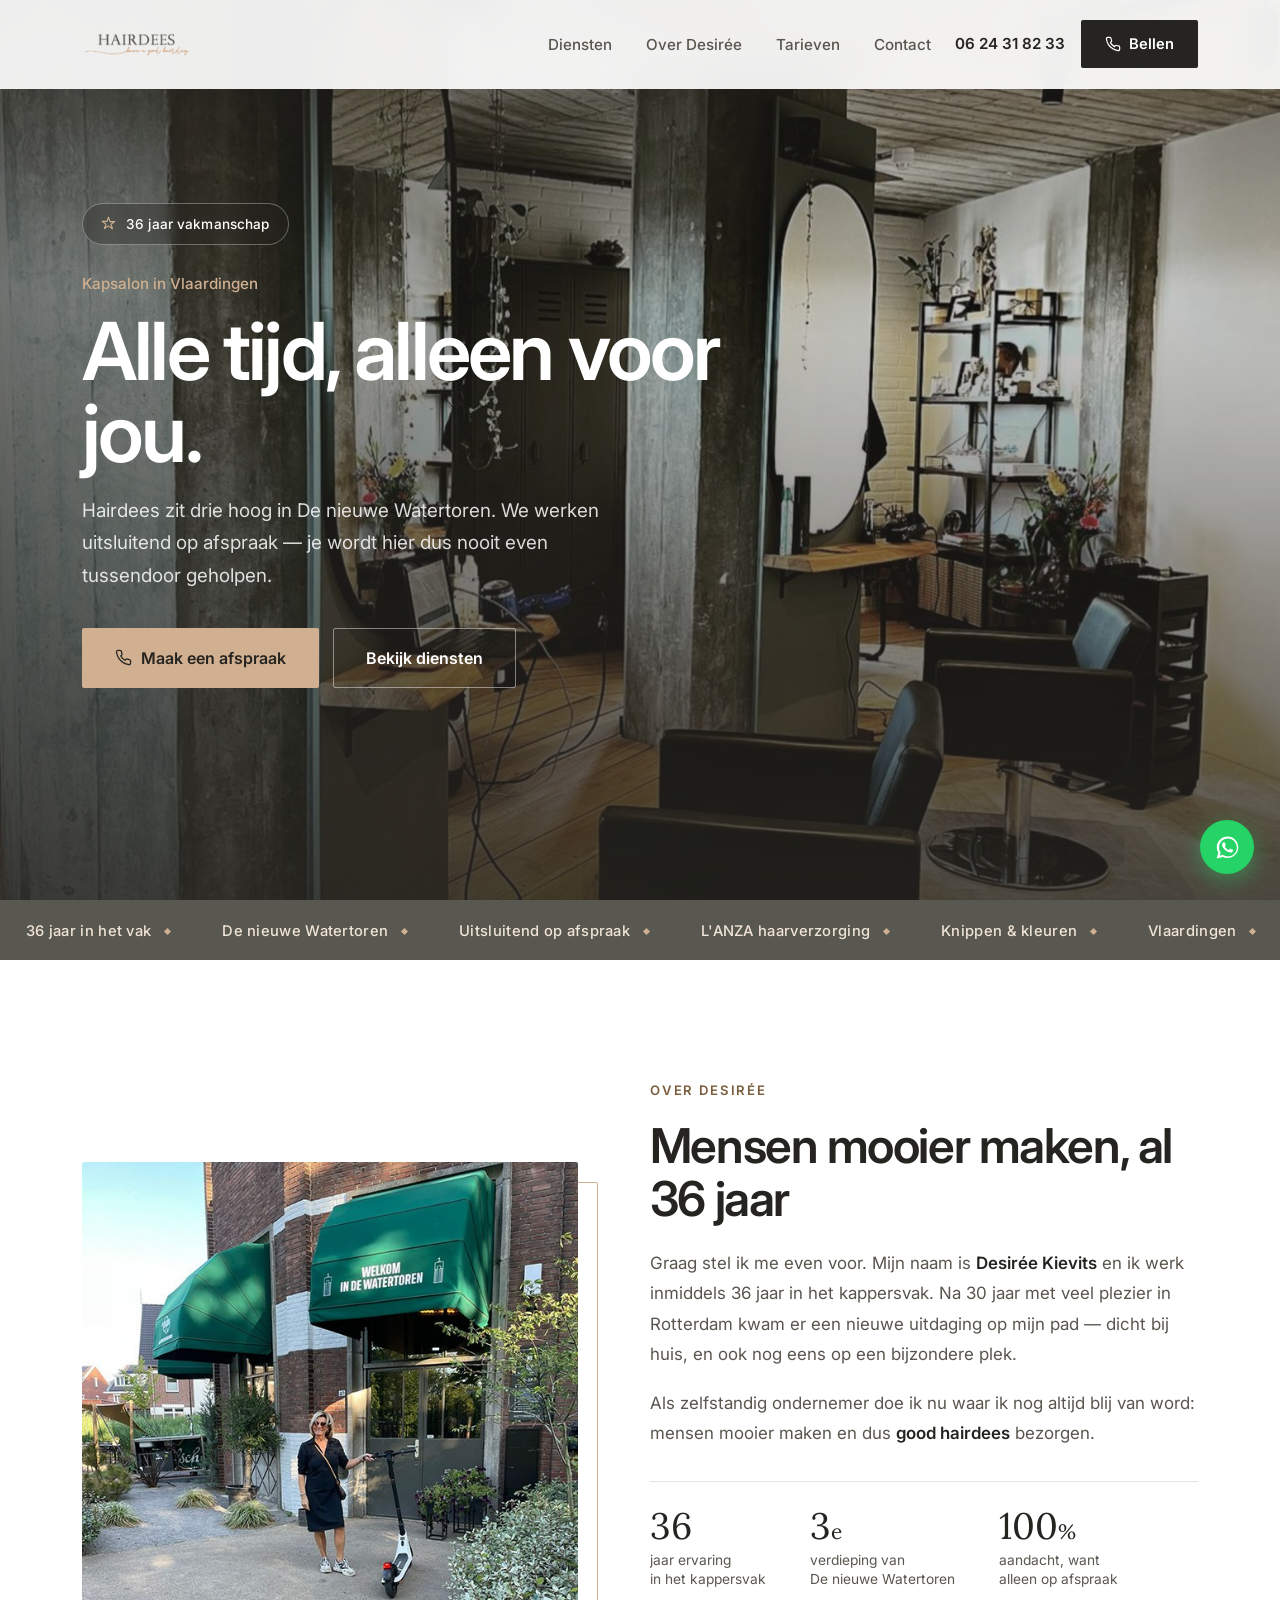
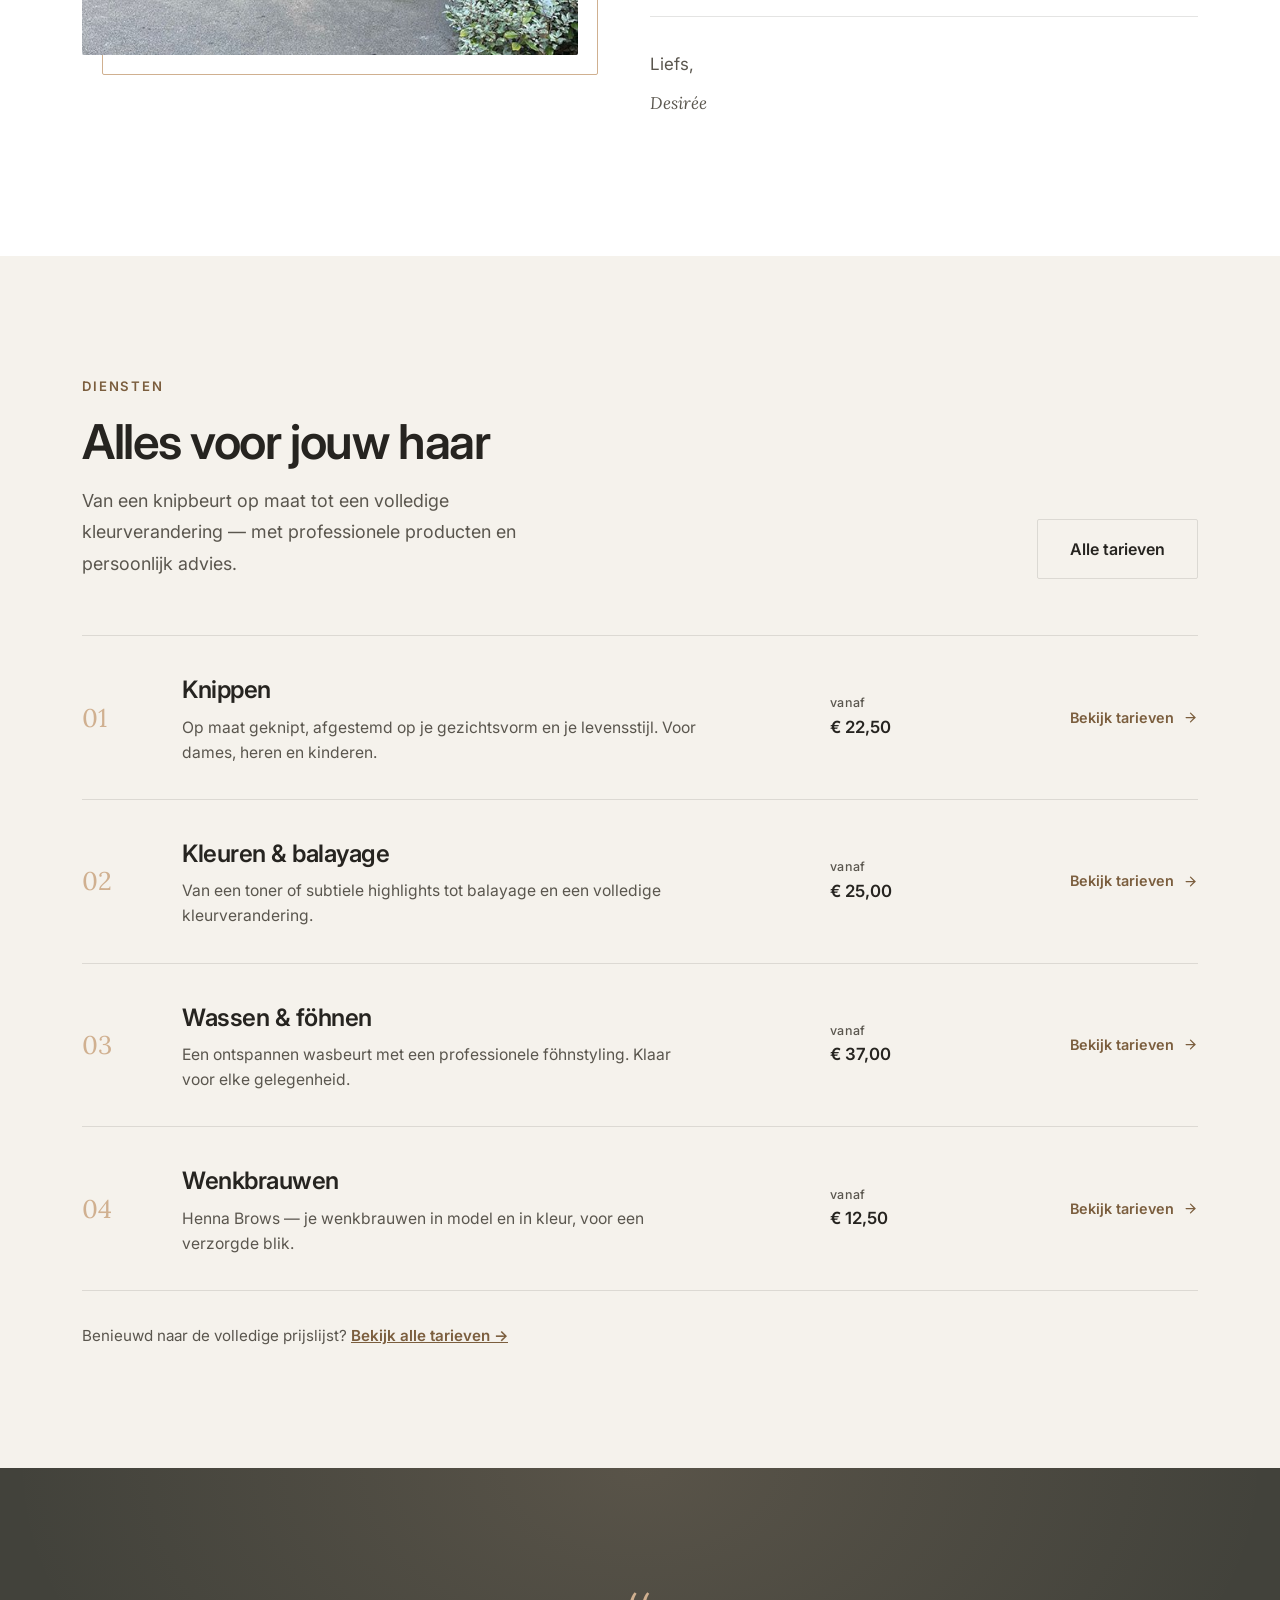
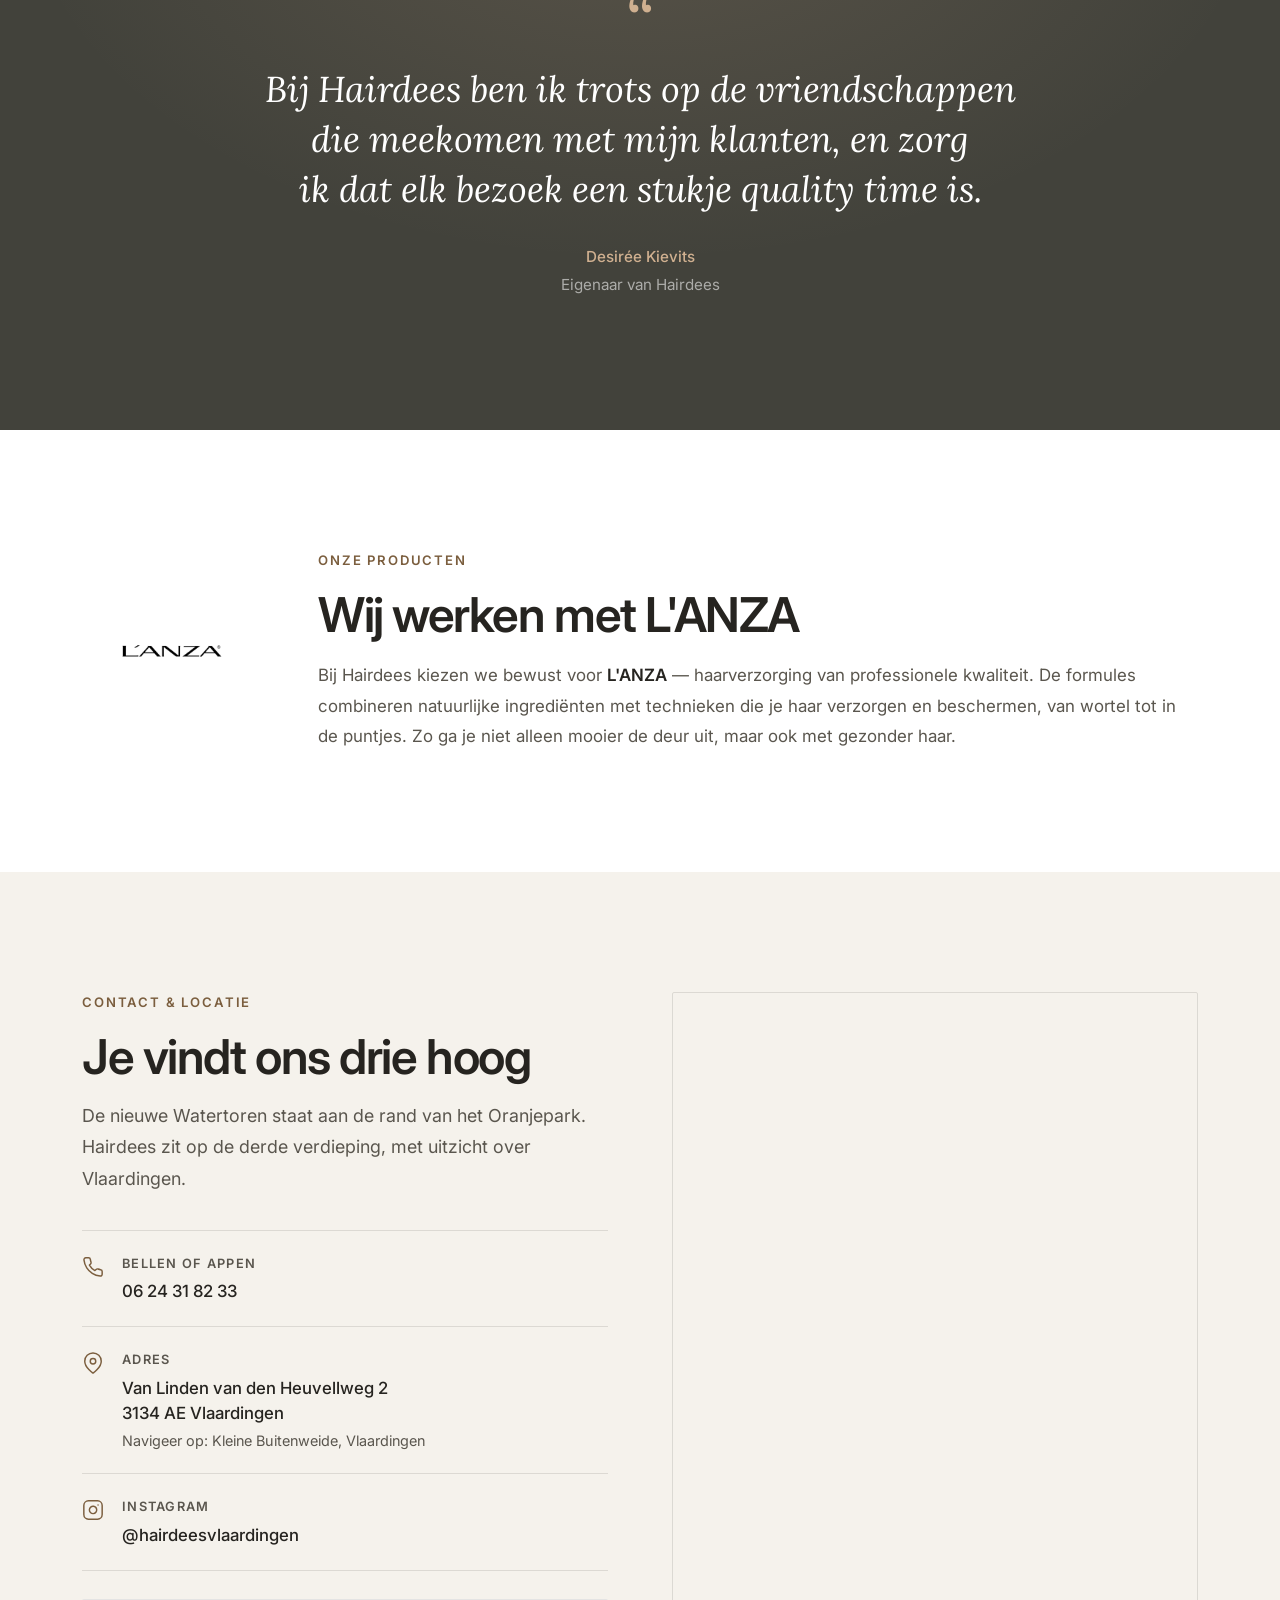
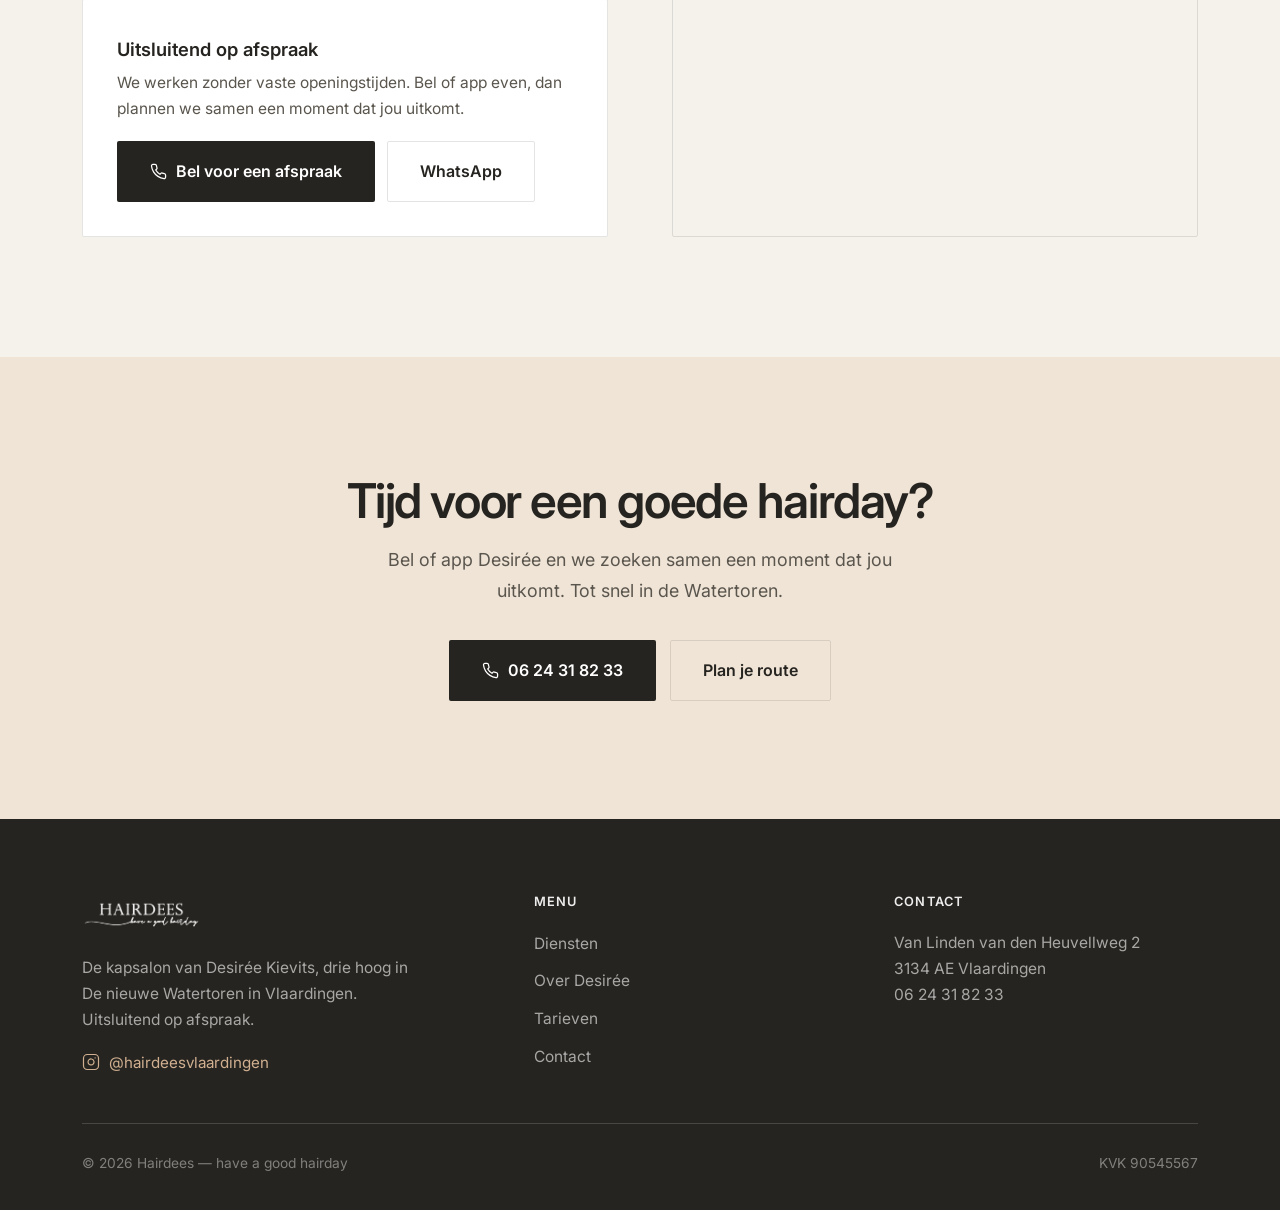
==== commit 58631d4d: "Rebuild site as a photo-led salon page Reworks both pages into the structure of a conventional, conv" ====
--- a/index.html
+++ b/index.html
@@ -1,258 +1,392 @@
 <!DOCTYPE html>
 <html lang="nl">
 <head>
-    <meta charset="UTF-8">
-    <meta name="viewport" content="width=device-width, initial-scale=1.0">
-    <title>Hairdees — Dé kapster in Vlaardingen</title>
-    <meta name="description" content="Hairdees — kapsalon in De nieuwe Watertoren, Vlaardingen. Knippen, kleuren, wassen, föhnen en behandelingen door Desirée Kievits. Uitsluitend op afspraak.">
-    <link rel="stylesheet" href="styles.css">
-    <link rel="icon" type="image/png" href="logo.png">
-    <link rel="preconnect" href="https://fonts.googleapis.com">
-    <link rel="preconnect" href="https://fonts.gstatic.com" crossorigin>
-    <link href="https://fonts.googleapis.com/css2?family=Bodoni+Moda:ital,opsz,wght@0,6..96,400;0,6..96,500;0,6..96,700;1,6..96,400&family=Cormorant+Garamond:ital,wght@0,400;0,500;1,400;1,500&family=Inter:wght@300;400;500;600&display=swap" rel="stylesheet">
+<meta charset="UTF-8">
+<meta name="viewport" content="width=device-width, initial-scale=1.0">
+<title>Hairdees — Kapsalon in Vlaardingen</title>
+<meta name="description" content="Hairdees is de kapsalon van Desirée Kievits in De nieuwe Watertoren in Vlaardingen. Knippen, kleuren, wassen, föhnen en behandelingen — uitsluitend op afspraak.">
+<link rel="icon" type="image/png" href="logo.png">
+<link rel="preconnect" href="https://fonts.googleapis.com">
+<link rel="preconnect" href="https://fonts.gstatic.com" crossorigin>
+<link href="https://fonts.googleapis.com/css2?family=Inter:wght@400;500;600;700&family=Lora:ital,wght@0,500;1,400;1,500&display=swap" rel="stylesheet">
+<link rel="stylesheet" href="styles.css">
 </head>
 <body>
 
-<!-- Navigation -->
-<nav class="navbar" id="navbar">
-    <div class="nav-container">
-        <a href="#home" class="nav-logo">
-            <span class="nav-brand">HAIRDEES</span>
+<!-- Header -->
+<header class="site-header" id="siteHeader">
+    <div class="header-inner">
+        <a href="#top" class="header-logo" aria-label="Hairdees — naar boven">
+            <img src="logo-transparent.png" alt="Hairdees">
         </a>
-        <button class="nav-toggle" aria-label="Menu" onclick="toggleMenu()">
-            <span></span><span></span><span></span>
-        </button>
-        <ul class="nav-links" id="navLinks">
-            <li><a href="#home">Home</a></li>
+
+        <ul class="header-nav">
+            <li><a href="#diensten">Diensten</a></li>
             <li><a href="#over">Over Desirée</a></li>
-            <li><a href="#diensten">Diensten</a></li>
             <li><a href="tarieven.html">Tarieven</a></li>
-            <li><a href="#locatie">Locatie</a></li>
-            <li><a href="#contact" class="nav-cta">Maak een afspraak</a></li>
+            <li><a href="#contact">Contact</a></li>
         </ul>
-    </div>
-</nav>
+
+        <div class="header-phone">
+            <a href="tel:+31624318233" class="header-phone-number">06 24 31 82 33</a>
+            <a href="tel:+31624318233" class="header-cta">
+                <svg viewBox="0 0 24 24" fill="none" stroke="currentColor" stroke-width="1.8" stroke-linecap="round" stroke-linejoin="round"><path d="M22 16.92v3a2 2 0 0 1-2.18 2 19.79 19.79 0 0 1-8.63-3.07 19.5 19.5 0 0 1-6-6 19.79 19.79 0 0 1-3.07-8.67A2 2 0 0 1 4.11 2h3a2 2 0 0 1 2 1.72c.127.96.361 1.903.7 2.81a2 2 0 0 1-.45 2.11L8.09 9.91a16 16 0 0 0 6 6l1.27-1.27a2 2 0 0 1 2.11-.45c.907.339 1.85.573 2.81.7A2 2 0 0 1 22 16.92z"/></svg>
+                Bellen
+            </a>
+            <button class="nav-toggle" id="navToggle" aria-label="Menu openen" aria-expanded="false" aria-controls="mobileNav">
+                <span></span><span></span><span></span>
+            </button>
+        </div>
+    </div>
+    <ul class="mobile-nav" id="mobileNav">
+        <li><a href="#diensten">Diensten</a></li>
+        <li><a href="#over">Over Desirée</a></li>
+        <li><a href="tarieven.html">Tarieven</a></li>
+        <li><a href="#contact">Contact</a></li>
+        <li><a href="tel:+31624318233">Bel 06 24 31 82 33</a></li>
+    </ul>
+</header>
 
 <!-- Hero -->
-<header id="home" class="hero">
-    <div class="hero-bg-image"></div>
-    <div class="hero-bg"></div>
-    <div class="hero-content">
-        <div class="hero-brand">
-            <h1 class="brand-name">HAIRDEES</h1>
-            <p class="hero-tagline">have a good hair day</p>
-        </div>
-        <div class="hero-divider"></div>
-        <h2 class="hero-title">Dé kapster in Vlaardingen</h2>
-        <p class="hero-subtitle">Een warme plek in De nieuwe Watertoren waar persoonlijke aandacht en vakmanschap samenkomen. Knippen, kleuren, wassen en föhnen — uitsluitend op afspraak.</p>
-        <div class="hero-buttons">
-            <a href="#contact" class="btn btn-primary">Maak een afspraak</a>
-            <a href="#over" class="btn btn-ghost">Maak kennis met Desirée</a>
-        </div>
-    </div>
-</header>
-
-<!-- About Desirée -->
-<section id="over" class="about">
+<section class="hero" id="top">
+    <img src="salon-interior.jpg" alt="De salon van Hairdees in De nieuwe Watertoren" class="hero-photo" fetchpriority="high">
+    <div class="hero-scrim"></div>
+    <div class="hero-inner">
+        <span class="hero-badge">
+            <svg viewBox="0 0 24 24" fill="none" stroke="currentColor" stroke-width="1.8" stroke-linecap="round" stroke-linejoin="round"><path d="M12 2l2.4 6.9H22l-6 4.4 2.3 7-6.3-4.5L5.7 20l2.3-7-6-4.4h7.6z"/></svg>
+            36 jaar vakmanschap
+        </span>
+        <p class="hero-eyebrow">Kapsalon in Vlaardingen</p>
+        <h1>Alle tijd, alleen voor jou.</h1>
+        <p class="hero-sub">Hairdees zit drie hoog in De nieuwe Watertoren. We werken uitsluitend op afspraak — je wordt hier dus nooit even tussendoor geholpen.</p>
+        <div class="hero-actions">
+            <a href="tel:+31624318233" class="btn btn-primary">
+                <svg viewBox="0 0 24 24" fill="none" stroke="currentColor" stroke-width="1.8" stroke-linecap="round" stroke-linejoin="round"><path d="M22 16.92v3a2 2 0 0 1-2.18 2 19.79 19.79 0 0 1-8.63-3.07 19.5 19.5 0 0 1-6-6 19.79 19.79 0 0 1-3.07-8.67A2 2 0 0 1 4.11 2h3a2 2 0 0 1 2 1.72c.127.96.361 1.903.7 2.81a2 2 0 0 1-.45 2.11L8.09 9.91a16 16 0 0 0 6 6l1.27-1.27a2 2 0 0 1 2.11-.45c.907.339 1.85.573 2.81.7A2 2 0 0 1 22 16.92z"/></svg>
+                Maak een afspraak
+            </a>
+            <a href="#diensten" class="btn btn-outline-light">Bekijk diensten</a>
+        </div>
+    </div>
+</section>
+
+<!-- Ticker -->
+<div class="ticker" aria-hidden="true">
+    <div class="ticker-track">
+        <div class="ticker-group">
+            <span class="ticker-item">36 jaar in het vak</span>
+            <span class="ticker-item">De nieuwe Watertoren</span>
+            <span class="ticker-item">Uitsluitend op afspraak</span>
+            <span class="ticker-item">L'ANZA haarverzorging</span>
+            <span class="ticker-item">Knippen &amp; kleuren</span>
+            <span class="ticker-item">Vlaardingen</span>
+        </div>
+        <div class="ticker-group">
+            <span class="ticker-item">36 jaar in het vak</span>
+            <span class="ticker-item">De nieuwe Watertoren</span>
+            <span class="ticker-item">Uitsluitend op afspraak</span>
+            <span class="ticker-item">L'ANZA haarverzorging</span>
+            <span class="ticker-item">Knippen &amp; kleuren</span>
+            <span class="ticker-item">Vlaardingen</span>
+        </div>
+    </div>
+</div>
+
+<!-- Over Desirée -->
+<section id="over">
     <div class="container">
         <div class="about-grid">
-            <div class="about-photo">
-                <img src="salon-exterior.png" alt="Desirée voor De nieuwe Watertoren" loading="lazy">
-            </div>
-            <div class="about-text">
-                <span class="section-tag">Maak kennis met Desirée</span>
-                <h2>36 jaar passie voor het kappersvak</h2>
-                <p>Graag wil ik me even aan jullie voorstellen. Mijn naam is <strong>Desirée Kievits</strong> en inmiddels al 36 jaar werkzaam in het kappersvak. Na 30 jaar met plezier in Rotterdam te hebben gewerkt, is er een nieuwe uitdaging op m'n pad gekomen — dichtbij huis en ook nog eens op een unieke locatie!</p>
-                <p>Als zelfstandig ondernemer ga ik nu verder met mijn werk waar ik nog steeds heel blij van wordt: mensen mooier maken en dus <em>good hairdees</em> bezorgen.</p>
-                <div class="about-signature">
-                    <p class="signature-text">Liefs,</p>
-                    <p class="signature-name">Desirée</p>
+            <div class="about-photo reveal">
+                <img src="salon-exterior.jpg" alt="Desirée Kievits voor De nieuwe Watertoren" loading="lazy">
+            </div>
+            <div class="about-text reveal reveal-d1">
+                <span class="eyebrow">Over Desirée</span>
+                <h2>Mensen mooier maken, al 36 jaar</h2>
+                <p>Graag stel ik me even voor. Mijn naam is <strong>Desirée Kievits</strong> en ik werk inmiddels 36 jaar in het kappersvak. Na 30 jaar met veel plezier in Rotterdam kwam er een nieuwe uitdaging op mijn pad — dicht bij huis, en ook nog eens op een bijzondere plek.</p>
+                <p>Als zelfstandig ondernemer doe ik nu waar ik nog altijd blij van word: mensen mooier maken en dus <strong>good hairdees</strong> bezorgen.</p>
+
+                <div class="about-stats">
+                    <div>
+                        <div class="about-stat-value">36</div>
+                        <div class="about-stat-label">jaar ervaring<br>in het kappersvak</div>
+                    </div>
+                    <div>
+                        <div class="about-stat-value">3<span style="font-size:1.3rem">e</span></div>
+                        <div class="about-stat-label">verdieping van<br>De nieuwe Watertoren</div>
+                    </div>
+                    <div>
+                        <div class="about-stat-value">100<span style="font-size:1.3rem">%</span></div>
+                        <div class="about-stat-label">aandacht, want<br>alleen op afspraak</div>
+                    </div>
                 </div>
-            </div>
-        </div>
-    </div>
-</section>
-
-<!-- Salon Interior Banner -->
-<section class="salon-banner">
-    <img src="salon-interior.png" alt="Het interieur van Hairdees kapsalon" loading="lazy">
-    <div class="salon-banner-overlay">
-        <div class="salon-banner-content">
-            <p class="salon-banner-quote">"Bij HairDees ben ik trots op de vriendschappen die meekomen met mijn klanten en zorg ik dat elk bezoek een stukje quality time is."</p>
-            <p class="salon-banner-attr">— Desirée</p>
-        </div>
-    </div>
-</section>
-
-<!-- Lanza Products -->
-<section class="lanza">
-    <div class="container lanza-content">
-        <span class="section-tag">Onze producten</span>
-        <h2>Wij werken met L'ANZA</h2>
-        <p>Bij Hairdees kiezen we bewust voor <strong>L'ANZA</strong> — hoogwaardige haarverzorging van professionele kwaliteit. L'ANZA staat bekend om zijn innovatieve formules met natuurlijke ingrediënten die je haar verzorgen en beschermen, van wortel tot in de puntjes. Zo verlaat jij de salon niet alleen mooier, maar ook gezonder.</p>
-    </div>
-</section>
-
-<!-- Services -->
-<section id="diensten" class="services">
-    <div class="container">
-        <div class="section-header">
-            <span class="section-tag">Onze diensten</span>
-            <h2>Alles voor jouw haar</h2>
-            <p>Van een eenvoudige knipbeurt tot een volledige transformatie — met hoogwaardige producten en persoonlijk advies.</p>
-        </div>
-        <div class="services-grid">
-            <a href="tarieven.html#knippen" class="service-card">
-                <div class="service-icon">
-                    <svg viewBox="0 0 24 24" fill="none" stroke="currentColor" stroke-width="1.2" stroke-linecap="round" stroke-linejoin="round"><circle cx="6" cy="6" r="3"/><circle cx="6" cy="18" r="3"/><line x1="20" y1="4" x2="8.12" y2="15.88"/><line x1="14.47" y1="14.48" x2="20" y2="20"/><line x1="8.12" y1="8.12" x2="12" y2="12"/></svg>
+
+                <p class="signature-intro">Liefs,</p>
+                <p class="signature">Desirée</p>
+            </div>
+        </div>
+    </div>
+</section>
+
+<!-- Diensten -->
+<section id="diensten" class="section-warm">
+    <div class="container">
+        <div class="services-head reveal">
+            <div>
+                <span class="eyebrow">Diensten</span>
+                <h2>Alles voor jouw haar</h2>
+                <p class="lead">Van een knipbeurt op maat tot een volledige kleurverandering — met professionele producten en persoonlijk advies.</p>
+            </div>
+            <a href="tarieven.html" class="btn btn-outline">Alle tarieven</a>
+        </div>
+
+        <div class="services-list">
+            <a href="tarieven.html#knippen" class="service reveal">
+                <span class="service-num">01</span>
+                <span>
+                    <span class="service-title">Knippen</span>
+                    <span class="service-desc">Op maat geknipt, afgestemd op je gezichtsvorm en je levensstijl. Voor dames, heren en kinderen.</span>
+                </span>
+                <span class="service-price"><small>vanaf</small>€ 22,50</span>
+                <span class="service-go">Bekijk tarieven
+                    <svg viewBox="0 0 24 24" fill="none" stroke="currentColor" stroke-width="2" stroke-linecap="round" stroke-linejoin="round"><line x1="5" y1="12" x2="19" y2="12"/><polyline points="12 5 19 12 12 19"/></svg>
+                </span>
+            </a>
+
+            <a href="tarieven.html#kleuren" class="service reveal">
+                <span class="service-num">02</span>
+                <span>
+                    <span class="service-title">Kleuren &amp; balayage</span>
+                    <span class="service-desc">Van een toner of subtiele highlights tot balayage en een volledige kleurverandering.</span>
+                </span>
+                <span class="service-price"><small>vanaf</small>€ 25,00</span>
+                <span class="service-go">Bekijk tarieven
+                    <svg viewBox="0 0 24 24" fill="none" stroke="currentColor" stroke-width="2" stroke-linecap="round" stroke-linejoin="round"><line x1="5" y1="12" x2="19" y2="12"/><polyline points="12 5 19 12 12 19"/></svg>
+                </span>
+            </a>
+
+            <a href="tarieven.html#wassen-stylen" class="service reveal">
+                <span class="service-num">03</span>
+                <span>
+                    <span class="service-title">Wassen &amp; föhnen</span>
+                    <span class="service-desc">Een ontspannen wasbeurt met een professionele föhnstyling. Klaar voor elke gelegenheid.</span>
+                </span>
+                <span class="service-price"><small>vanaf</small>€ 37,00</span>
+                <span class="service-go">Bekijk tarieven
+                    <svg viewBox="0 0 24 24" fill="none" stroke="currentColor" stroke-width="2" stroke-linecap="round" stroke-linejoin="round"><line x1="5" y1="12" x2="19" y2="12"/><polyline points="12 5 19 12 12 19"/></svg>
+                </span>
+            </a>
+
+            <a href="tarieven.html#wenkbrauwen" class="service reveal">
+                <span class="service-num">04</span>
+                <span>
+                    <span class="service-title">Wenkbrauwen</span>
+                    <span class="service-desc">Henna Brows — je wenkbrauwen in model en in kleur, voor een verzorgde blik.</span>
+                </span>
+                <span class="service-price"><small>vanaf</small>€ 12,50</span>
+                <span class="service-go">Bekijk tarieven
+                    <svg viewBox="0 0 24 24" fill="none" stroke="currentColor" stroke-width="2" stroke-linecap="round" stroke-linejoin="round"><line x1="5" y1="12" x2="19" y2="12"/><polyline points="12 5 19 12 12 19"/></svg>
+                </span>
+            </a>
+        </div>
+
+        <p class="services-footnote reveal">Benieuwd naar de volledige prijslijst? <a href="tarieven.html">Bekijk alle tarieven →</a></p>
+    </div>
+</section>
+
+<!-- Quote -->
+<section class="quote-band">
+    <div class="container-narrow quote-inner reveal">
+        <span class="quote-mark">&ldquo;</span>
+        <p class="quote-text">Bij Hairdees ben ik trots op de vriendschappen die meekomen met mijn klanten, en zorg ik dat elk bezoek een stukje quality time is.</p>
+        <p class="quote-attr">Desirée Kievits<span>Eigenaar van Hairdees</span></p>
+    </div>
+</section>
+
+<!-- Producten -->
+<section>
+    <div class="container">
+        <div class="products-grid reveal">
+            <div class="products-logo">
+                <img src="lanza-logo.png" alt="L'ANZA" loading="lazy">
+            </div>
+            <div class="products-text">
+                <span class="eyebrow">Onze producten</span>
+                <h2>Wij werken met L'ANZA</h2>
+                <p>Bij Hairdees kiezen we bewust voor <strong>L'ANZA</strong> — haarverzorging van professionele kwaliteit. De formules combineren natuurlijke ingrediënten met technieken die je haar verzorgen en beschermen, van wortel tot in de puntjes. Zo ga je niet alleen mooier de deur uit, maar ook met gezonder haar.</p>
+            </div>
+        </div>
+    </div>
+</section>
+
+<!-- Contact & locatie -->
+<section id="contact" class="section-warm">
+    <div class="container">
+        <div class="contact-grid">
+            <div class="reveal">
+                <div class="contact-head">
+                    <span class="eyebrow">Contact &amp; locatie</span>
+                    <h2>Je vindt ons drie hoog</h2>
+                    <p class="lead">De nieuwe Watertoren staat aan de rand van het Oranjepark. Hairdees zit op de derde verdieping, met uitzicht over Vlaardingen.</p>
                 </div>
-                <h3>Knippen</h3>
-                <p>Op maat geknipt, afgestemd op je gezichtsvorm en levensstijl. Voor mannen en vrouwen.</p>
-                <span class="service-link">Bekijk tarieven →</span>
-            </a>
-            <a href="tarieven.html#kleuren" class="service-card">
-                <div class="service-icon">
-                    <svg viewBox="0 0 24 24" fill="none" stroke="currentColor" stroke-width="1.2" stroke-linecap="round" stroke-linejoin="round"><circle cx="12" cy="12" r="9"/><path d="M12 3a9 9 0 0 0 0 18 4.5 4.5 0 0 0 0-9 4.5 4.5 0 0 1 0-9z"/></svg>
+
+                <div class="detail-list">
+                    <a href="tel:+31624318233" class="detail">
+                        <span class="detail-icon">
+                            <svg viewBox="0 0 24 24" fill="none" stroke="currentColor" stroke-width="1.6" stroke-linecap="round" stroke-linejoin="round"><path d="M22 16.92v3a2 2 0 0 1-2.18 2 19.79 19.79 0 0 1-8.63-3.07 19.5 19.5 0 0 1-6-6 19.79 19.79 0 0 1-3.07-8.67A2 2 0 0 1 4.11 2h3a2 2 0 0 1 2 1.72c.127.96.361 1.903.7 2.81a2 2 0 0 1-.45 2.11L8.09 9.91a16 16 0 0 0 6 6l1.27-1.27a2 2 0 0 1 2.11-.45c.907.339 1.85.573 2.81.7A2 2 0 0 1 22 16.92z"/></svg>
+                        </span>
+                        <span>
+                            <span class="detail-label">Bellen of appen</span>
+                            <span class="detail-value">06 24 31 82 33</span>
+                        </span>
+                    </a>
+
+                    <div class="detail">
+                        <span class="detail-icon">
+                            <svg viewBox="0 0 24 24" fill="none" stroke="currentColor" stroke-width="1.6" stroke-linecap="round" stroke-linejoin="round"><path d="M21 10c0 7-9 13-9 13s-9-6-9-13a9 9 0 0 1 18 0z"/><circle cx="12" cy="10" r="3"/></svg>
+                        </span>
+                        <span>
+                            <span class="detail-label">Adres</span>
+                            <span class="detail-value">Van Linden van den Heuvellweg 2<br>3134 AE Vlaardingen
+                                <small>Navigeer op: Kleine Buitenweide, Vlaardingen</small>
+                            </span>
+                        </span>
+                    </div>
+
+                    <a href="https://www.instagram.com/hairdeesvlaardingen/" target="_blank" rel="noopener" class="detail">
+                        <span class="detail-icon">
+                            <svg viewBox="0 0 24 24" fill="none" stroke="currentColor" stroke-width="1.6" stroke-linecap="round" stroke-linejoin="round"><rect x="2" y="2" width="20" height="20" rx="5" ry="5"/><path d="M16 11.37A4 4 0 1 1 12.63 8 4 4 0 0 1 16 11.37z"/><line x1="17.5" y1="6.5" x2="17.51" y2="6.5"/></svg>
+                        </span>
+                        <span>
+                            <span class="detail-label">Instagram</span>
+                            <span class="detail-value">@hairdeesvlaardingen</span>
+                        </span>
+                    </a>
                 </div>
-                <h3>Kleuren</h3>
-                <p>Van subtiele highlights tot een gedurfde kleurverandering. Met haarvriendelijke producten van hoge kwaliteit.</p>
-                <span class="service-link">Bekijk tarieven →</span>
-            </a>
-            <a href="tarieven.html#wassen-stylen" class="service-card">
-                <div class="service-icon">
-                    <svg viewBox="0 0 24 24" fill="none" stroke="currentColor" stroke-width="1.2" stroke-linecap="round" stroke-linejoin="round"><path d="M12 2v6"/><circle cx="12" cy="14" r="8"/><path d="M12 14v8"/></svg>
+
+                <div class="hours-card">
+                    <h3>Uitsluitend op afspraak</h3>
+                    <p>We werken zonder vaste openingstijden. Bel of app even, dan plannen we samen een moment dat jou uitkomt.</p>
+                    <div class="hours-actions">
+                        <a href="tel:+31624318233" class="btn btn-dark">
+                            <svg viewBox="0 0 24 24" fill="none" stroke="currentColor" stroke-width="1.8" stroke-linecap="round" stroke-linejoin="round"><path d="M22 16.92v3a2 2 0 0 1-2.18 2 19.79 19.79 0 0 1-8.63-3.07 19.5 19.5 0 0 1-6-6 19.79 19.79 0 0 1-3.07-8.67A2 2 0 0 1 4.11 2h3a2 2 0 0 1 2 1.72c.127.96.361 1.903.7 2.81a2 2 0 0 1-.45 2.11L8.09 9.91a16 16 0 0 0 6 6l1.27-1.27a2 2 0 0 1 2.11-.45c.907.339 1.85.573 2.81.7A2 2 0 0 1 22 16.92z"/></svg>
+                            Bel voor een afspraak
+                        </a>
+                        <a href="https://wa.me/31624318233" target="_blank" rel="noopener" class="btn btn-outline">WhatsApp</a>
+                    </div>
                 </div>
-                <h3>Wassen & Föhnen</h3>
-                <p>Een ontspannen wasbeurt gevolgd door een professionele föhn-styling. Klaar voor elke gelegenheid.</p>
-                <span class="service-link">Bekijk tarieven →</span>
-            </a>
-            <a href="tarieven.html#wenkbrauwen" class="service-card">
-                <div class="service-icon">
-                    <svg viewBox="0 0 24 24" fill="none" stroke="currentColor" stroke-width="1.2" stroke-linecap="round" stroke-linejoin="round"><path d="M20.84 4.61a5.5 5.5 0 0 0-7.78 0L12 5.67l-1.06-1.06a5.5 5.5 0 0 0-7.78 7.78l1.06 1.06L12 21.23l7.78-7.78 1.06-1.06a5.5 5.5 0 0 0 0-7.78z"/></svg>
-                </div>
-                <h3>Behandelingen</h3>
-                <p>Haarverzorgingsbehandelingen en oliebehandelingen. Geef je haar de aandacht die het verdient.</p>
-                <span class="service-link">Bekijk tarieven →</span>
-            </a>
-        </div>
-    </div>
-</section>
-
-<!-- Location -->
-<section id="locatie" class="location">
-    <div class="container">
-        <div class="section-header">
-            <span class="section-tag">Waar vind je ons</span>
-            <h2>De nieuwe Watertoren, Vlaardingen</h2>
-            <p>Een unieke locatie aan de rand van het Oranjepark, op de derde verdieping met een prachtig uitzicht.</p>
-        </div>
-        <div class="location-card">
-            <div class="location-info">
-                <div class="location-icon">
-                    <svg viewBox="0 0 24 24" fill="none" stroke="currentColor" stroke-width="1.2" stroke-linecap="round" stroke-linejoin="round"><path d="M21 10c0 7-9 13-9 13s-9-6-9-13a9 9 0 0 1 18 0z"/><circle cx="12" cy="10" r="3"/></svg>
-                </div>
-                <div class="location-text">
-                    <h3>Hairdees</h3>
-                    <p>De nieuwe Watertoren<br>
+            </div>
+
+            <div class="map-frame reveal reveal-d1">
+                <iframe
+                    title="Kaart met de locatie van Hairdees in Vlaardingen"
+                    src="https://www.openstreetmap.org/export/embed.html?bbox=4.34%2C51.91%2C4.37%2C51.93&layer=mapnik&marker=51.918,4.355"
+                    loading="lazy" referrerpolicy="no-referrer-when-downgrade"></iframe>
+            </div>
+        </div>
+    </div>
+</section>
+
+<!-- Slot-CTA -->
+<section class="cta-band">
+    <div class="container-narrow reveal">
+        <h2>Tijd voor een goede hairday?</h2>
+        <p class="lead">Bel of app Desirée en we zoeken samen een moment dat jou uitkomt. Tot snel in de Watertoren.</p>
+        <div class="cta-actions">
+            <a href="tel:+31624318233" class="btn btn-dark">
+                <svg viewBox="0 0 24 24" fill="none" stroke="currentColor" stroke-width="1.8" stroke-linecap="round" stroke-linejoin="round"><path d="M22 16.92v3a2 2 0 0 1-2.18 2 19.79 19.79 0 0 1-8.63-3.07 19.5 19.5 0 0 1-6-6 19.79 19.79 0 0 1-3.07-8.67A2 2 0 0 1 4.11 2h3a2 2 0 0 1 2 1.72c.127.96.361 1.903.7 2.81a2 2 0 0 1-.45 2.11L8.09 9.91a16 16 0 0 0 6 6l1.27-1.27a2 2 0 0 1 2.11-.45c.907.339 1.85.573 2.81.7A2 2 0 0 1 22 16.92z"/></svg>
+                06 24 31 82 33
+            </a>
+            <a href="https://www.google.com/maps/search/?api=1&query=Van+Linden+van+den+Heuvellweg+2+3134+AE+Vlaardingen" target="_blank" rel="noopener" class="btn btn-outline">Plan je route</a>
+        </div>
+    </div>
+</section>
+
+<!-- WhatsApp -->
+<a href="https://wa.me/31624318233" target="_blank" rel="noopener" class="whatsapp-float" aria-label="Stuur een WhatsApp-bericht">
+    <svg viewBox="0 0 32 32" aria-hidden="true"><path d="M16.04 3C9.02 3 3.33 8.69 3.33 15.71c0 2.24.59 4.42 1.7 6.35L3.2 29l7.1-1.86a12.66 12.66 0 0 0 5.74 1.37h.01c7.01 0 12.71-5.69 12.71-12.71S23.05 3 16.04 3zm0 23.32c-1.78 0-3.53-.48-5.06-1.39l-.36-.21-3.75.98 1-3.65-.24-.38a10.53 10.53 0 0 1-1.62-5.63c0-5.83 4.74-10.57 10.58-10.57 2.82 0 5.48 1.1 7.47 3.1a10.5 10.5 0 0 1 3.09 7.48c0 5.83-4.74 10.57-10.57 10.57zm5.8-7.92c-.32-.16-1.88-.93-2.17-1.03-.29-.11-.5-.16-.72.16-.21.32-.82 1.03-1 1.24-.19.21-.37.24-.69.08-.32-.16-1.34-.49-2.55-1.57-.94-.84-1.58-1.88-1.76-2.2-.19-.32-.02-.49.14-.65.14-.14.32-.37.48-.56.16-.19.21-.32.32-.53.11-.21.05-.4-.03-.56-.08-.16-.72-1.72-.98-2.36-.26-.62-.52-.54-.72-.55h-.61c-.21 0-.56.08-.85.4-.29.32-1.11 1.09-1.11 2.65s1.14 3.08 1.3 3.29c.16.21 2.25 3.43 5.45 4.81.76.33 1.36.53 1.82.67.77.25 1.46.21 2.01.13.61-.09 1.88-.77 2.14-1.51.27-.74.27-1.38.19-1.51-.08-.13-.29-.21-.61-.37z"/></svg>
+</a>
+
+<!-- Footer -->
+<footer class="site-footer">
+    <div class="container">
+        <div class="footer-top">
+            <div>
+                <div class="footer-logo"><img src="logo-transparent.png" alt="Hairdees"></div>
+                <p class="footer-blurb">De kapsalon van Desirée Kievits, drie hoog in De nieuwe Watertoren in Vlaardingen. Uitsluitend op afspraak.</p>
+                <a href="https://www.instagram.com/hairdeesvlaardingen/" target="_blank" rel="noopener" class="footer-social">
+                    <svg viewBox="0 0 24 24" fill="none" stroke="currentColor" stroke-width="1.6" stroke-linecap="round" stroke-linejoin="round"><rect x="2" y="2" width="20" height="20" rx="5" ry="5"/><path d="M16 11.37A4 4 0 1 1 12.63 8 4 4 0 0 1 16 11.37z"/><line x1="17.5" y1="6.5" x2="17.51" y2="6.5"/></svg>
+                    @hairdeesvlaardingen
+                </a>
+            </div>
+
+            <div class="footer-col">
+                <h4>Menu</h4>
+                <ul>
+                    <li><a href="#diensten">Diensten</a></li>
+                    <li><a href="#over">Over Desirée</a></li>
+                    <li><a href="tarieven.html">Tarieven</a></li>
+                    <li><a href="#contact">Contact</a></li>
+                </ul>
+            </div>
+
+            <div class="footer-col">
+                <h4>Contact</h4>
+                <p>
                     Van Linden van den Heuvellweg 2<br>
-                    3134 AE Vlaardingen</p>
-                    <p class="location-note"><em>Voor navigatie: Kleine Buitenweide, Vlaardingen</em></p>
-                </div>
-            </div>
-            <div class="location-map">
-                <iframe
-                    src="https://www.openstreetmap.org/export/embed.html?bbox=4.34%2C51.91%2C4.37%2C51.93&layer=mapnik&marker=51.918,4.355"
-                    width="100%" height="300" style="border:0; border-radius:14px;" loading="lazy" referrerpolicy="no-referrer-when-downgrade">
-                </iframe>
-            </div>
-        </div>
-        <div class="location-history">
-            <p>Vroeger diende deze iconische toren de mensen met één van de meest primaire levensbehoeften: water. Van eind 1955 tot halverwege de jaren '80 kwam het water uit de kraan in Vlaardingen vanuit deze 39 meter hoge watertoren. Nu is het de plek waar Desirée en Daphne Klos samen een geweldig leuke plek hebben — met een prachtig uitzicht.</p>
-        </div>
-    </div>
-</section>
-
-<!-- Contact -->
-<section id="contact" class="contact">
-    <div class="container">
-        <div class="section-header">
-            <span class="section-tag">Contact</span>
-            <h2>Maak een afspraak</h2>
-            <p>Wij werken uitsluitend op afspraak — zodat we jou 100% aandacht kunnen geven. Bel of stuur een berichtje.</p>
-        </div>
-        <div class="contact-cards">
-            <a href="tel:0624318233" class="contact-card">
-                <div class="contact-icon">
-                    <svg viewBox="0 0 24 24" fill="none" stroke="currentColor" stroke-width="1.2" stroke-linecap="round" stroke-linejoin="round"><path d="M22 16.92v3a2 2 0 0 1-2.18 2 19.79 19.79 0 0 1-8.63-3.07 19.5 19.5 0 0 1-6-6 19.79 19.79 0 0 1-3.07-8.67A2 2 0 0 1 4.11 2h3a2 2 0 0 1 2 1.72c.127.96.361 1.903.7 2.81a2 2 0 0 1-.45 2.11L8.09 9.91a16 16 0 0 0 6 6l1.27-1.27a2 2 0 0 1 2.11-.45c.907.339 1.85.573 2.81.7A2 2 0 0 1 22 16.92z"/></svg>
-                </div>
-                <h3>Bel of stuur een berichtje</h3>
-                <p class="contact-phone">06 24 31 82 33</p>
-                <span class="contact-action">Tik om te bellen →</span>
-            </a>
-            <div class="contact-card">
-                <div class="contact-icon">
-                    <svg viewBox="0 0 24 24" fill="none" stroke="currentColor" stroke-width="1.2" stroke-linecap="round" stroke-linejoin="round"><rect x="3" y="4" width="18" height="18" rx="2" ry="2"/><line x1="16" y1="2" x2="16" y2="6"/><line x1="8" y1="2" x2="8" y2="6"/><line x1="3" y1="10" x2="21" y2="10"/></svg>
-                </div>
-                <h3>Uitsluitend op afspraak</h3>
-                <p>Geen vaste openingstijden — we plannen een tijdstel dat jou uitkomt.</p>
-            </div>
-            <div class="contact-card">
-                <div class="contact-icon">
-                    <svg viewBox="0 0 24 24" fill="none" stroke="currentColor" stroke-width="1.2" stroke-linecap="round" stroke-linejoin="round"><path d="M21 10c0 7-9 13-9 13s-9-6-9-13a9 9 0 0 1 18 0z"/><circle cx="12" cy="10" r="3"/></svg>
-                </div>
-                <h3>De nieuwe Watertoren</h3>
-                <p>Van Linden van den Heuvellweg 2<br>3134 AE Vlaardingen</p>
-            </div>
-            <a href="https://www.instagram.com/hairdeesvlaardingen/" target="_blank" rel="noopener" class="contact-card">
-                <div class="contact-icon">
-                    <svg viewBox="0 0 24 24" fill="none" stroke="currentColor" stroke-width="1.2" stroke-linecap="round" stroke-linejoin="round"><rect x="2" y="2" width="20" height="20" rx="5" ry="5"/><path d="M16 11.37A4 4 0 1 1 12.63 8 4 4 0 0 1 16 11.37z"/><line x1="17.5" y1="6.5" x2="17.51" y2="6.5"/></svg>
-                </div>
-                <h3>Volg ons op Instagram</h3>
-                <p>@hairdeesvlaardingen</p>
-                <span class="contact-action">Bekijk onze foto's →</span>
-            </a>
-        </div>
-    </div>
-</section>
-
-<!-- WhatsApp float -->
-<a href="https://wa.me/31624318233" target="_blank" rel="noopener" class="whatsapp-float" aria-label="App ons via WhatsApp">
-    <svg viewBox="0 0 32 32"><path d="M16.04 3C9.02 3 3.33 8.69 3.33 15.71c0 2.24.59 4.42 1.7 6.35L3.2 29l7.1-1.86a12.66 12.66 0 0 0 5.74 1.37h.01c7.01 0 12.71-5.69 12.71-12.71S23.05 3 16.04 3zm0 23.32c-1.78 0-3.53-.48-5.06-1.39l-.36-.21-3.75.98 1-3.65-.24-.38a10.53 10.53 0 0 1-1.62-5.63c0-5.83 4.74-10.57 10.58-10.57 2.82 0 5.48 1.1 7.47 3.1a10.5 10.5 0 0 1 3.09 7.48c0 5.83-4.74 10.57-10.57 10.57zm5.8-7.92c-.32-.16-1.88-.93-2.17-1.03-.29-.11-.5-.16-.72.16-.21.32-.82 1.03-1 1.24-.19.21-.37.24-.69.08-.32-.16-1.34-.49-2.55-1.57-.94-.84-1.58-1.88-1.76-2.2-.19-.32-.02-.49.14-.65.14-.14.32-.37.48-.56.16-.19.21-.32.32-.53.11-.21.05-.4-.03-.56-.08-.16-.72-1.72-.98-2.36-.26-.62-.52-.54-.72-.55h-.61c-.21 0-.56.08-.85.4-.29.32-1.11 1.09-1.11 2.65s1.14 3.08 1.3 3.29c.16.21 2.25 3.43 5.45 4.81.76.33 1.36.53 1.82.67.77.25 1.46.21 2.01.13.61-.09 1.88-.77 2.14-1.51.27-.74.27-1.38.19-1.51-.08-.13-.29-.21-.61-.37z"/></svg>
-</a>
-
-<!-- Footer -->
-<footer class="footer">
-    <div class="container footer-content">
-        <div class="footer-left">
-            <span class="footer-brand">HAIRDEES</span>
-            <p class="footer-tagline">have a good hair day</p>
-            <a href="https://www.instagram.com/hairdeesvlaardingen/" target="_blank" rel="noopener" class="footer-social" aria-label="Instagram">
-                <svg viewBox="0 0 24 24" fill="none" stroke="currentColor" stroke-width="1.5" stroke-linecap="round" stroke-linejoin="round"><rect x="2" y="2" width="20" height="20" rx="5" ry="5"/><path d="M16 11.37A4 4 0 1 1 12.63 8 4 4 0 0 1 16 11.37z"/><line x1="17.5" y1="6.5" x2="17.51" y2="6.5"/></svg>
-            </a>
-        </div>
-        <div class="footer-right">
-            <p class="footer-name">Hairdees — Dé kapster in Vlaardingen</p>
-            <p class="footer-contact">06 24 31 82 33 · <a href="tel:0624318233">Bel of stuur een berichtje</a></p>
-            <p class="footer-copy">© 2026 Hairdees · KVK 90545567 · Alle rechten voorbehouden.</p>
+                    3134 AE Vlaardingen<br>
+                    <a href="tel:+31624318233">06 24 31 82 33</a>
+                </p>
+            </div>
+        </div>
+
+        <div class="footer-bottom">
+            <span>© 2026 Hairdees — have a good hairday</span>
+            <span>KVK 90545567</span>
         </div>
     </div>
 </footer>
 
 <script>
-function toggleMenu() {
-    document.getElementById('navLinks').classList.toggle('nav-open');
-}
-document.querySelectorAll('.nav-links a').forEach(link => {
-    link.addEventListener('click', () => {
-        document.getElementById('navLinks').classList.remove('nav-open');
+(function () {
+    // Mobile menu
+    var toggle = document.getElementById('navToggle');
+    var mobileNav = document.getElementById('mobileNav');
+
+    toggle.addEventListener('click', function () {
+        var open = mobileNav.classList.toggle('is-open');
+        toggle.setAttribute('aria-expanded', String(open));
+        toggle.setAttribute('aria-label', open ? 'Menu sluiten' : 'Menu openen');
     });
-});
-// Navbar shadow on scroll
-window.addEventListener('scroll', () => {
-    const nav = document.getElementById('navbar');
-    if (window.scrollY > 40) nav.classList.add('scrolled');
-    else nav.classList.remove('scrolled');
-});
+
+    mobileNav.querySelectorAll('a').forEach(function (link) {
+        link.addEventListener('click', function () {
+            mobileNav.classList.remove('is-open');
+            toggle.setAttribute('aria-expanded', 'false');
+        });
+    });
+
+    // Header border on scroll
+    var header = document.getElementById('siteHeader');
+    window.addEventListener('scroll', function () {
+        header.classList.toggle('scrolled', window.scrollY > 24);
+    }, { passive: true });
+
+    // Reveal on scroll
+    var items = document.querySelectorAll('.reveal');
+    if (!('IntersectionObserver' in window)) {
+        items.forEach(function (el) { el.classList.add('is-visible'); });
+        return;
+    }
+    var io = new IntersectionObserver(function (entries) {
+        entries.forEach(function (entry) {
+            if (entry.isIntersecting) {
+                entry.target.classList.add('is-visible');
+                io.unobserve(entry.target);
+            }
+        });
+    }, { threshold: 0.12, rootMargin: '0px 0px -60px 0px' });
+
+    items.forEach(function (el) { io.observe(el); });
+})();
 </script>
 
 </body>
--- a/styles.css
+++ b/styles.css
@@ -1,4 +1,11 @@
-/* ===== Reset & Base ===== */
+/* ===========================================================
+   HAIRDEES — Vlaardingen
+   Palette sampled from the salon's own logo:
+   olive-taupe #585850 (wordmark) and sand #D0B090 (script).
+   Both also read straight out of the salon interior: concrete,
+   warm wood, olive cabinetry, sandstone floor.
+   =========================================================== */
+
 *, *::before, *::after {
     box-sizing: border-box;
     margin: 0;
@@ -6,1440 +13,988 @@
 }
 
 :root {
-    --gold: #d5b294;
-    --gold-light: #e3c9ae;
-    --gold-dark: #b8946f;
-    --dark: #2a2520;
-    --dark-soft: #3d3530;
-    --warm-grey: #6b6258;
-    --warm-grey-light: #9a8f84;
-    --cream: #f7f1ea;
-    --cream-light: #fbf7f2;
-    --white: #ffffff;
-    --terracotta: #c47a5a;
-    --terracotta-light: #d99878;
-    --terracotta-dark: #a85f3e;
-    --sage: #a8b5a0;
-    --sage-light: #c4d0bc;
-    --sage-dark: #8a9a82;
-    --warm-rose: #e8d5c4;
-    --warm-rose-light: #f0e0d2;
-    --shadow-sm: 0 2px 12px rgba(42, 37, 32, 0.06);
-    --shadow-md: 0 6px 28px rgba(42, 37, 32, 0.10);
-    --shadow-lg: 0 12px 48px rgba(42, 37, 32, 0.16);
-    --shadow-warm: 0 6px 28px rgba(196, 122, 90, 0.15);
-    --radius: 14px;
-    --radius-sm: 10px;
-    --transition: all 0.35s ease;
-    --font-serif: 'Bodoni Moda', Georgia, serif;
-    --font-script: 'Cormorant Garamond', Georgia, serif;
-    --font-body: 'Inter', system-ui, -apple-system, sans-serif;
+    --olive: #585850;
+    --olive-deep: #42423b;
+    --sand: #d0b090;
+    --sand-soft: #e3cdb4;
+    --sand-pale: #f0e4d6;
+    /* darkened sand that still passes contrast on light backgrounds */
+    --sand-text: #7b5e3e;
+    --ink: #262420;
+    --ink-soft: #5a564e;
+    --bg: #ffffff;
+    --bg-warm: #f5f2ec;
+    --line: rgba(88, 88, 80, 0.16);
+    --line-dark: rgba(255, 255, 255, 0.16);
+
+    --radius: 2px;
+    --ease: cubic-bezier(0.22, 1, 0.36, 1);
+    --shadow: 0 18px 48px rgba(38, 36, 32, 0.12);
+
+    --font-sans: 'Inter', system-ui, -apple-system, sans-serif;
+    --font-serif: 'Lora', Georgia, serif;
 }
 
 html {
     scroll-behavior: smooth;
-    scroll-padding-top: 72px;
+    scroll-padding-top: 90px;
     font-size: 16px;
+    -webkit-text-size-adjust: 100%;
 }
 
 body {
-    font-family: var(--font-body);
-    color: var(--dark);
-    line-height: 1.7;
-    background-color: var(--cream-light);
+    font-family: var(--font-sans);
+    color: var(--ink);
+    line-height: 1.65;
+    background: var(--bg);
     -webkit-font-smoothing: antialiased;
     -moz-osx-font-smoothing: grayscale;
-}
+    overflow-x: hidden;
+}
+
+img { max-width: 100%; display: block; }
+a { color: inherit; }
 
 .container {
-    max-width: 1080px;
+    max-width: 1180px;
     margin: 0 auto;
-    padding: 0 28px;
-}
-
-/* ===== Navbar ===== */
-.navbar {
+    padding: 0 32px;
+}
+
+.container-narrow {
+    max-width: 860px;
+    margin: 0 auto;
+    padding: 0 32px;
+}
+
+:where(a, button):focus-visible {
+    outline: 2px solid var(--sand-text);
+    outline-offset: 3px;
+}
+
+@media (prefers-reduced-motion: reduce) {
+    html { scroll-behavior: auto; }
+    *, *::before, *::after {
+        animation-duration: 0.001ms !important;
+        animation-iteration-count: 1 !important;
+        transition-duration: 0.001ms !important;
+    }
+}
+
+/* ===== Header ===== */
+.site-header {
     position: fixed;
     top: 0;
     left: 0;
     width: 100%;
-    background: rgba(251, 247, 242, 0.96);
-    backdrop-filter: blur(16px);
-    -webkit-backdrop-filter: blur(16px);
     z-index: 1000;
-    transition: var(--transition);
-    border-bottom: 1px solid rgba(213, 178, 148, 0.15);
-}
-
-.navbar.scrolled {
-    box-shadow: 0 4px 24px rgba(42, 37, 32, 0.06);
-    background: rgba(251, 247, 242, 0.98);
-}
-
-.nav-container {
-    max-width: 1080px;
+    background: rgba(255, 255, 255, 0.92);
+    backdrop-filter: blur(12px);
+    -webkit-backdrop-filter: blur(12px);
+    border-bottom: 1px solid transparent;
+    transition: border-color 0.3s var(--ease), background 0.3s var(--ease);
+}
+
+.site-header.scrolled {
+    border-bottom-color: var(--line);
+    background: rgba(255, 255, 255, 0.98);
+}
+
+.header-inner {
+    max-width: 1180px;
     margin: 0 auto;
-    padding: 0 28px;
-    height: 72px;
+    padding: 0 32px;
+    height: 88px;
     display: flex;
     align-items: center;
     justify-content: space-between;
-}
-
-.nav-logo {
-    display: flex;
-    align-items: center;
-    text-decoration: none;
-}
-
-.nav-brand {
-    font-family: var(--font-serif);
-    font-size: 1.5rem;
-    font-weight: 700;
-    letter-spacing: 0.08em;
-    color: var(--dark);
-}
-
-.nav-logo-img {
-    height: 44px;
-    width: auto;
-    display: block;
-}
-
-.nav-links {
+    gap: 24px;
+}
+
+.header-logo { display: flex; align-items: center; flex-shrink: 0; }
+.header-logo img { height: 42px; width: auto; }
+
+.header-nav {
     display: flex;
     list-style: none;
-    gap: 32px;
-    align-items: center;
-}
-
-.nav-links a {
+    gap: 34px;
+    align-items: center;
+    margin-left: auto;
+}
+
+.header-nav a {
     text-decoration: none;
-    color: var(--dark);
-    font-weight: 400;
-    font-size: 0.88rem;
-    letter-spacing: 0.03em;
-    text-transform: uppercase;
-    transition: var(--transition);
+    font-size: 0.95rem;
+    font-weight: 500;
+    color: var(--ink-soft);
     position: relative;
-}
-
-.nav-links a:not(.nav-cta)::after {
+    transition: color 0.25s var(--ease);
+}
+
+.header-nav a::after {
     content: '';
     position: absolute;
-    bottom: -6px;
-    left: 50%;
-    width: 0;
+    left: 0;
+    bottom: -5px;
+    width: 100%;
     height: 1.5px;
-    background: var(--gold);
-    transition: width 0.3s ease, left 0.3s ease;
-}
-
-.nav-links a:not(.nav-cta):hover {
-    color: var(--gold-dark);
-}
-
-.nav-links a:not(.nav-cta):hover::after {
-    width: 100%;
-    left: 0;
-}
-
-.nav-cta {
-    background: var(--terracotta);
-    color: var(--white) !important;
-    padding: 11px 28px;
-    border-radius: 100px;
-    font-weight: 500 !important;
-    font-size: 0.82rem;
-    letter-spacing: 0.04em;
-    text-transform: uppercase;
-    transition: var(--transition);
-}
-
-.nav-cta:hover {
-    background: var(--terracotta-dark);
-    transform: translateY(-1px);
-    box-shadow: 0 4px 16px rgba(196, 122, 90, 0.4);
-}
+    background: var(--sand);
+    transform: scaleX(0);
+    transform-origin: right;
+    transition: transform 0.3s var(--ease);
+}
+
+.header-nav a:hover { color: var(--ink); }
+.header-nav a:hover::after { transform: scaleX(1); transform-origin: left; }
+.header-nav a.is-current { color: var(--ink); }
+.header-nav a.is-current::after { transform: scaleX(1); }
+
+.header-phone {
+    display: flex;
+    align-items: center;
+    gap: 16px;
+    flex-shrink: 0;
+}
+
+.header-phone-number {
+    font-size: 0.95rem;
+    font-weight: 600;
+    color: var(--ink);
+    text-decoration: none;
+    white-space: nowrap;
+}
+
+.header-cta {
+    display: inline-flex;
+    align-items: center;
+    gap: 8px;
+    background: var(--ink);
+    color: var(--bg);
+    padding: 12px 24px;
+    border-radius: var(--radius);
+    text-decoration: none;
+    font-size: 0.92rem;
+    font-weight: 600;
+    white-space: nowrap;
+    transition: background 0.25s var(--ease);
+}
+
+.header-cta:hover { background: var(--olive); }
+.header-cta svg { width: 16px; height: 16px; }
+
+.mobile-nav { display: none; }
 
 .nav-toggle {
     display: none;
     flex-direction: column;
+    justify-content: center;
     gap: 5px;
+    width: 44px;
+    height: 44px;
     background: none;
     border: none;
     cursor: pointer;
-    padding: 8px;
 }
 
 .nav-toggle span {
     display: block;
-    width: 24px;
+    width: 22px;
     height: 1.5px;
-    background: var(--dark);
-    border-radius: 2px;
-    transition: var(--transition);
-}
+    background: var(--ink);
+    transition: transform 0.3s var(--ease), opacity 0.2s var(--ease);
+}
+
+.nav-toggle[aria-expanded="true"] span:nth-child(1) { transform: translateY(6.5px) rotate(45deg); }
+.nav-toggle[aria-expanded="true"] span:nth-child(2) { opacity: 0; }
+.nav-toggle[aria-expanded="true"] span:nth-child(3) { transform: translateY(-6.5px) rotate(-45deg); }
+
+/* ===== Buttons ===== */
+.btn {
+    display: inline-flex;
+    align-items: center;
+    justify-content: center;
+    gap: 9px;
+    padding: 16px 32px;
+    border-radius: var(--radius);
+    text-decoration: none;
+    font-size: 1rem;
+    font-weight: 600;
+    border: 1.5px solid transparent;
+    cursor: pointer;
+    transition: background 0.25s var(--ease), color 0.25s var(--ease),
+                border-color 0.25s var(--ease), transform 0.25s var(--ease);
+}
+
+.btn svg { width: 17px; height: 17px; flex-shrink: 0; }
+
+.btn-primary { background: var(--sand); color: var(--ink); }
+.btn-primary:hover { background: var(--sand-soft); transform: translateY(-2px); }
+
+.btn-outline-light { border-color: rgba(255, 255, 255, 0.45); color: #fff; }
+.btn-outline-light:hover { background: rgba(255, 255, 255, 0.12); border-color: #fff; }
+
+.btn-dark { background: var(--ink); color: var(--bg); }
+.btn-dark:hover { background: var(--olive); transform: translateY(-2px); }
+
+.btn-outline { border-color: var(--line); color: var(--ink); }
+.btn-outline:hover { border-color: var(--olive); background: var(--bg-warm); }
 
 /* ===== Hero ===== */
 .hero {
     position: relative;
     min-height: 100vh;
     display: flex;
-    align-items: center;
-    justify-content: center;
-    text-align: center;
+    align-items: flex-end;
     overflow: hidden;
-    background: var(--dark);
-}
-
-.hero-bg-image {
+    background: var(--olive-deep);
+}
+
+.hero-photo {
     position: absolute;
     inset: 0;
-    background: url('salon-interior.png') center center / cover no-repeat;
-    z-index: 0;
-    filter: brightness(0.5) blur(2px);
-}
-
-.hero-bg {
+    width: 100%;
+    height: 100%;
+    object-fit: cover;
+    object-position: center 42%;
+    animation: heroZoom 14s var(--ease) forwards;
+}
+
+@keyframes heroZoom {
+    from { transform: scale(1.08); }
+    to { transform: scale(1); }
+}
+
+.hero-scrim {
     position: absolute;
     inset: 0;
     background:
-        radial-gradient(ellipse at center, rgba(42, 37, 32, 0.3) 0%, rgba(42, 37, 32, 0.65) 60%, rgba(42, 37, 32, 0.85) 100%),
-        linear-gradient(165deg, rgba(42, 37, 32, 0.6) 0%, rgba(61, 53, 48, 0.5) 50%, rgba(42, 37, 32, 0.7) 100%);
-    z-index: 1;
-}
-
-.hero-content {
+        linear-gradient(180deg, rgba(38, 36, 32, 0.52) 0%, rgba(38, 36, 32, 0.12) 32%, rgba(38, 36, 32, 0.78) 100%),
+        linear-gradient(94deg, rgba(38, 36, 32, 0.6) 0%, rgba(38, 36, 32, 0.12) 62%);
+}
+
+.hero-inner {
     position: relative;
     z-index: 2;
-    max-width: 680px;
-    padding: 120px 28px 80px;
-}
-
-.hero-brand {
-    margin-bottom: 24px;
+    width: 100%;
+    max-width: 1180px;
+    margin: 0 auto;
+    padding: 0 32px 92px;
+}
+
+.hero-badge {
+    display: inline-flex;
+    align-items: center;
+    gap: 10px;
+    padding: 9px 18px;
+    border: 1px solid rgba(255, 255, 255, 0.32);
+    border-radius: 100px;
+    background: rgba(38, 36, 32, 0.35);
+    backdrop-filter: blur(6px);
+    -webkit-backdrop-filter: blur(6px);
+    color: #fff;
+    font-size: 0.85rem;
+    font-weight: 500;
+    letter-spacing: 0.01em;
+    margin-bottom: 26px;
+}
+
+.hero-badge svg { width: 15px; height: 15px; color: var(--sand); }
+
+.hero-eyebrow {
+    font-size: 0.95rem;
+    font-weight: 500;
+    color: var(--sand);
+    margin-bottom: 14px;
+}
+
+.hero h1 {
+    font-size: clamp(2.6rem, 6.6vw, 5rem);
+    font-weight: 600;
+    line-height: 1.02;
+    letter-spacing: -0.035em;
+    color: #fff;
+    max-width: 14ch;
+    margin-bottom: 22px;
+}
+
+.hero-sub {
+    font-size: clamp(1.02rem, 1.5vw, 1.18rem);
+    line-height: 1.7;
+    color: rgba(255, 255, 255, 0.84);
+    max-width: 46ch;
+    margin-bottom: 36px;
+}
+
+.hero-actions { display: flex; gap: 14px; flex-wrap: wrap; }
+
+/* staged entrance */
+.hero-badge, .hero-eyebrow, .hero h1, .hero-sub, .hero-actions {
     opacity: 0;
-    animation: fadeInUp 0.9s ease forwards;
-}
-
-.brand-name {
+    animation: riseIn 0.85s var(--ease) forwards;
+}
+.hero-badge    { animation-delay: 0.15s; }
+.hero-eyebrow  { animation-delay: 0.26s; }
+.hero h1       { animation-delay: 0.34s; }
+.hero-sub      { animation-delay: 0.46s; }
+.hero-actions  { animation-delay: 0.58s; }
+
+@keyframes riseIn {
+    from { opacity: 0; transform: translateY(22px); }
+    to   { opacity: 1; transform: translateY(0); }
+}
+
+/* ===== Ticker ===== */
+.ticker {
+    background: var(--olive);
+    color: var(--sand-pale);
+    padding: 17px 0;
+    overflow: hidden;
+    white-space: nowrap;
+}
+
+.ticker-track {
+    display: inline-flex;
+    align-items: center;
+    animation: tickerScroll 38s linear infinite;
+}
+
+.ticker:hover .ticker-track { animation-play-state: paused; }
+
+.ticker-group {
+    display: inline-flex;
+    align-items: center;
+    flex-shrink: 0;
+}
+
+.ticker-item {
+    display: inline-flex;
+    align-items: center;
+    gap: 14px;
+    padding: 0 26px;
+    font-size: 0.92rem;
+    font-weight: 500;
+    letter-spacing: 0.02em;
+}
+
+.ticker-item::after {
+    content: '';
+    width: 5px;
+    height: 5px;
+    background: var(--sand);
+    transform: rotate(45deg);
+    flex-shrink: 0;
+}
+
+@keyframes tickerScroll {
+    from { transform: translateX(0); }
+    to   { transform: translateX(-50%); }
+}
+
+@media (prefers-reduced-motion: reduce) {
+    .ticker { white-space: normal; }
+    .ticker-track { animation: none; flex-wrap: wrap; justify-content: center; }
+    .ticker-group:last-child { display: none; }
+}
+
+/* ===== Sections ===== */
+section { padding: 120px 0; }
+.section-warm { background: var(--bg-warm); }
+
+.eyebrow {
+    display: block;
+    font-size: 0.82rem;
+    font-weight: 600;
+    letter-spacing: 0.14em;
+    text-transform: uppercase;
+    color: var(--sand-text);
+    margin-bottom: 18px;
+}
+
+h2 {
+    font-size: clamp(2rem, 4vw, 3rem);
+    font-weight: 600;
+    line-height: 1.1;
+    letter-spacing: -0.03em;
+    color: var(--ink);
+}
+
+.lead {
+    font-size: 1.12rem;
+    line-height: 1.75;
+    color: var(--ink-soft);
+}
+
+/* reveal on scroll */
+.reveal {
+    opacity: 0;
+    transform: translateY(26px);
+    transition: opacity 0.75s var(--ease), transform 0.75s var(--ease);
+}
+.reveal.is-visible { opacity: 1; transform: none; }
+.reveal-d1 { transition-delay: 0.08s; }
+.reveal-d2 { transition-delay: 0.16s; }
+.reveal-d3 { transition-delay: 0.24s; }
+
+/* ===== About ===== */
+.about-grid {
+    display: grid;
+    grid-template-columns: 0.95fr 1.05fr;
+    gap: 72px;
+    align-items: center;
+}
+
+.about-photo { position: relative; }
+
+.about-photo img {
+    width: 100%;
+    height: 100%;
+    max-height: 560px;
+    object-fit: cover;
+    border-radius: var(--radius);
+}
+
+.about-photo::after {
+    content: '';
+    position: absolute;
+    inset: 20px -20px -20px 20px;
+    border: 1.5px solid var(--sand);
+    border-radius: var(--radius);
+    z-index: -1;
+}
+
+.about-text h2 { margin-bottom: 22px; }
+.about-text p { color: var(--ink-soft); font-size: 1.06rem; line-height: 1.8; margin-bottom: 18px; }
+.about-text strong { color: var(--ink); font-weight: 600; }
+
+.about-stats {
+    display: flex;
+    gap: 44px;
+    margin: 32px 0;
+    padding: 26px 0;
+    border-top: 1px solid var(--line);
+    border-bottom: 1px solid var(--line);
+}
+
+.about-stat-value {
     font-family: var(--font-serif);
-    font-size: clamp(2.8rem, 8vw, 5.5rem);
-    font-weight: 700;
-    letter-spacing: 0.12em;
-    color: var(--cream);
+    font-size: 2.3rem;
     line-height: 1;
-    margin-bottom: 10px;
-    text-shadow: 0 2px 30px rgba(0, 0, 0, 0.5);
-}
-
-.hero-tagline {
-    font-family: var(--font-script);
+    color: var(--ink);
+    margin-bottom: 6px;
+}
+
+.about-stat-label {
+    font-size: 0.86rem;
+    color: var(--ink-soft);
+    line-height: 1.45;
+}
+
+.signature {
+    font-family: var(--font-serif);
     font-style: italic;
-    font-size: 1.7rem;
-    color: var(--terracotta-light);
-    margin-bottom: 0;
+    font-size: 1.8rem;
+    color: var(--sand-text);
+    line-height: 1;
+    margin-top: 4px;
+}
+
+.signature-intro { font-size: 0.98rem; color: var(--ink-soft); margin-bottom: 8px !important; }
+
+/* ===== Services ===== */
+.services-head {
+    display: flex;
+    justify-content: space-between;
+    align-items: flex-end;
+    gap: 40px;
+    margin-bottom: 56px;
+}
+
+.services-head .lead { max-width: 44ch; margin-top: 16px; }
+
+.services-list { border-top: 1px solid var(--line); }
+
+.service {
+    display: grid;
+    grid-template-columns: 72px 1fr 190px 150px;
+    gap: 28px;
+    align-items: center;
+    padding: 34px 0;
+    border-bottom: 1px solid var(--line);
+    text-decoration: none;
+    color: inherit;
+    position: relative;
+    transition: padding-left 0.35s var(--ease);
+}
+
+.service::before {
+    content: '';
+    position: absolute;
+    left: 0;
+    top: 0;
+    bottom: 0;
+    width: 100%;
+    background: linear-gradient(90deg, rgba(208, 176, 144, 0.14), transparent 55%);
     opacity: 0;
-    animation: fadeInUp 0.9s ease 0.15s forwards;
-    text-shadow: 0 2px 16px rgba(0, 0, 0, 0.4);
-}
-
-.hero-divider {
-    width: 80px;
-    height: 1px;
-    background: linear-gradient(90deg, transparent, var(--terracotta-light), transparent);
-    margin: 0 auto 32px;
-    opacity: 0;
-    animation: fadeInUp 0.9s ease 0.3s forwards;
-}
-
-.hero-title {
+    transition: opacity 0.35s var(--ease);
+    pointer-events: none;
+}
+
+.service:hover { padding-left: 20px; }
+.service:hover::before { opacity: 1; }
+
+.service-num {
     font-family: var(--font-serif);
-    font-size: clamp(1.8rem, 4.5vw, 2.8rem);
-    font-weight: 400;
-    line-height: 1.25;
+    font-size: 1.6rem;
+    color: var(--sand);
+    line-height: 1;
+}
+
+.service-title {
+    display: block;
+    font-size: 1.5rem;
+    font-weight: 600;
+    letter-spacing: -0.02em;
+    color: var(--ink);
+    margin-bottom: 5px;
+}
+
+.service-desc { display: block; font-size: 0.98rem; color: var(--ink-soft); line-height: 1.6; max-width: 52ch; }
+
+.service-price {
+    font-size: 1.05rem;
+    font-weight: 600;
+    color: var(--ink);
+    white-space: nowrap;
+}
+
+.service-price small {
+    display: block;
+    font-size: 0.78rem;
+    font-weight: 500;
+    color: var(--ink-soft);
+    letter-spacing: 0.03em;
+}
+
+.service-go {
+    display: inline-flex;
+    align-items: center;
+    gap: 9px;
+    font-size: 0.9rem;
+    font-weight: 600;
+    color: var(--sand-text);
+    justify-self: end;
+    white-space: nowrap;
+}
+
+.service-go svg { width: 15px; height: 15px; transition: transform 0.3s var(--ease); }
+.service:hover .service-go svg { transform: translateX(5px); }
+
+.services-footnote {
+    margin-top: 32px;
+    font-size: 0.95rem;
+    color: var(--ink-soft);
+}
+
+.services-footnote a { color: var(--sand-text); font-weight: 600; }
+
+/* ===== Quote ===== */
+.quote-band {
+    position: relative;
+    padding: 132px 0;
+    background: var(--olive-deep);
+    color: #fff;
+    overflow: hidden;
+}
+
+.quote-band::before {
+    content: '';
+    position: absolute;
+    inset: 0;
+    background: radial-gradient(ellipse 70% 100% at 50% 0%, rgba(208, 176, 144, 0.16), transparent 70%);
+}
+
+.quote-inner { position: relative; z-index: 1; text-align: center; }
+
+.quote-mark {
+    font-family: var(--font-serif);
+    font-size: 4.5rem;
+    line-height: 0.6;
+    color: var(--sand);
+    display: block;
     margin-bottom: 22px;
-    color: var(--cream);
-    letter-spacing: -0.01em;
-    opacity: 0;
-    animation: fadeInUp 0.9s ease 0.4s forwards;
-    text-shadow: 0 2px 20px rgba(0, 0, 0, 0.4);
-}
-
-.hero-subtitle {
-    font-size: 1.1rem;
-    font-weight: 300;
-    line-height: 1.8;
-    max-width: 520px;
-    margin: 0 auto 38px;
-    color: rgba(247, 241, 234, 0.75);
-    opacity: 0;
-    animation: fadeInUp 0.9s ease 0.55s forwards;
-}
-
-.hero-buttons {
-    display: flex;
-    gap: 16px;
-    justify-content: center;
-    flex-wrap: wrap;
-    opacity: 0;
-    animation: fadeInUp 0.9s ease 0.7s forwards;
-}
-
-@keyframes fadeInUp {
-    from { opacity: 0; transform: translateY(16px); }
-    to { opacity: 1; transform: translateY(0); }
-}
-
-/* ===== Buttons ===== */
-.btn {
-    display: inline-block;
-    padding: 14px 34px;
-    border-radius: 100px;
-    text-decoration: none;
-    font-weight: 500;
-    font-size: 0.95rem;
-    cursor: pointer;
-    transition: var(--transition);
-    border: none;
-    letter-spacing: 0.02em;
-}
-
-.btn-primary {
-    background: var(--terracotta);
-    color: var(--white);
-}
-
-.btn-primary:hover {
-    background: var(--terracotta-dark);
-    transform: translateY(-2px);
-    box-shadow: 0 8px 24px rgba(196, 122, 90, 0.4);
-}
-
-.btn-ghost {
-    background: transparent;
-    border: 1px solid rgba(247, 241, 234, 0.4);
-    color: var(--cream);
-}
-
-.btn-ghost:hover {
-    border-color: var(--terracotta-light);
-    color: var(--terracotta-light);
-    background: rgba(196, 122, 90, 0.08);
-}
-
-/* ===== Sections ===== */
-section {
-    padding: 100px 0;
-}
-
-.section-header {
-    text-align: center;
-    max-width: 560px;
-    margin: 0 auto 56px;
-}
-
-.section-tag {
-    display: inline-block;
-    color: var(--terracotta);
-    font-size: 0.78rem;
-    font-weight: 600;
-    text-transform: uppercase;
-    letter-spacing: 0.14em;
-    margin-bottom: 14px;
-}
-
-.section-header h2 {
-    font-family: var(--font-serif);
-    font-size: clamp(1.9rem, 3.8vw, 2.6rem);
-    font-weight: 400;
-    color: var(--dark);
-    margin-bottom: 14px;
-    letter-spacing: -0.01em;
-}
-
-.section-header p {
-    color: var(--warm-grey);
-    font-size: 1.05rem;
-    font-weight: 300;
-    line-height: 1.7;
-}
-
-/* ===== Quote Section ===== */
-.quote-section {
-    padding: 80px 28px;
-    text-align: center;
-    background: var(--white);
 }
 
 .quote-text {
     font-family: var(--font-serif);
     font-style: italic;
-    font-size: clamp(1.3rem, 3vw, 1.9rem);
     font-weight: 400;
-    color: var(--dark);
-    line-height: 1.6;
-    max-width: 680px;
-    margin: 0 auto 16px;
-    letter-spacing: -0.01em;
-}
-
-.quote-author {
-    font-family: var(--font-script);
-    font-style: italic;
-    font-size: 1.3rem;
-    color: var(--gold-dark);
-}
-
-/* ===== About ===== */
-.about {
-    background: var(--white);
-}
-
-.about-grid {
+    font-size: clamp(1.5rem, 3vw, 2.25rem);
+    line-height: 1.38;
+    color: #fff;
+    margin-bottom: 30px;
+    text-wrap: balance;
+}
+
+.quote-attr { font-size: 0.95rem; font-weight: 500; color: var(--sand); }
+.quote-attr span { display: block; color: rgba(255, 255, 255, 0.56); font-weight: 400; margin-top: 3px; }
+
+/* ===== Products ===== */
+.products-grid {
     display: grid;
-    grid-template-columns: 1fr 1.3fr;
-    gap: 60px;
-    align-items: center;
-}
-
-.about-photo img {
-    width: 100%;
-    height: auto;
-    border-radius: var(--radius);
-    box-shadow: var(--shadow-md);
-    display: block;
-}
-
-.about-text h2 {
-    font-family: var(--font-serif);
-    font-size: clamp(1.6rem, 3vw, 2.2rem);
-    font-weight: 400;
-    color: var(--dark);
-    margin-bottom: 20px;
-    line-height: 1.3;
-}
-
-.about-text p {
-    color: var(--warm-grey);
-    font-size: 1.05rem;
-    margin-bottom: 18px;
-    line-height: 1.8;
-}
-
-.about-text strong {
-    color: var(--dark);
-    font-weight: 600;
-}
-
-.about-text em {
-    color: var(--terracotta);
-    font-style: italic;
-}
-
-.about-signature {
-    margin-top: 28px;
-}
-
-.signature-text {
-    font-family: var(--font-body);
-    font-size: 1.05rem;
-    color: var(--warm-grey);
-    margin-bottom: 6px;
-}
-
-.signature-name {
-    font-family: var(--font-script);
-    font-style: italic;
-    font-size: 3rem;
-    color: var(--terracotta);
-    margin-bottom: 20px;
-    line-height: 1;
-}
-
-.about-signature::after {
-    content: '';
-    display: block;
-    width: 120px;
-    height: 1px;
-    background: linear-gradient(90deg, var(--terracotta), transparent);
-}
-
-/* ===== Salon Banner ===== */
-.salon-banner {
-    position: relative;
-    width: 100%;
-    height: 80vh;
-    min-height: 500px;
-    overflow: hidden;
-}
-
-.salon-banner img {
-    width: 100%;
-    height: 100%;
-    object-fit: cover;
-    display: block;
-}
-
-.salon-banner-overlay {
-    position: absolute;
-    inset: 0;
-    background: linear-gradient(180deg, rgba(42, 37, 32, 0.4) 0%, rgba(42, 37, 32, 0.6) 40%, rgba(42, 37, 32, 0.8) 100%);
-    display: flex;
-    align-items: center;
-    justify-content: center;
-    padding: 60px 28px;
-}
-
-.salon-banner-content {
-    max-width: 680px;
-    text-align: center;
-}
-
-.salon-banner-quote {
-    font-family: var(--font-serif);
-    font-style: italic;
-    font-size: clamp(1.4rem, 3vw, 2rem);
-    color: rgba(255, 255, 255, 0.98);
-    line-height: 1.5;
-    margin-bottom: 18px;
-    text-shadow: 0 2px 20px rgba(0, 0, 0, 0.5);
-}
-
-.salon-banner-attr {
-    font-family: var(--font-script);
-    font-style: italic;
-    font-size: 1.8rem;
-    color: var(--terracotta-light);
-    text-shadow: 0 2px 16px rgba(0, 0, 0, 0.5);
-}
-
-/* ===== Lanza Products ===== */
-.lanza {
-    padding: 80px 0;
-    background: var(--white);
-    text-align: center;
-}
-
-.lanza-content {
-    max-width: 620px;
-    margin: 0 auto;
-}
-
-.lanza-logo-wrap {
-    margin: 0 auto 24px;
-    display: flex;
-    justify-content: center;
-}
-
-.lanza-logo {
-    height: 96px;
-    width: auto;
-    display: block;
-    margin: 0 auto;
-    opacity: 0.9;
-    transition: var(--transition);
-}
-
-.lanza-logo:hover {
-    opacity: 1;
-}
-
-.lanza h2 {
-    font-family: var(--font-serif);
-    font-size: clamp(1.6rem, 3.5vw, 2.2rem);
-    font-weight: 500;
-    color: var(--dark);
-    margin-bottom: 16px;
-    letter-spacing: -0.01em;
-}
-
-.lanza p {
-    color: var(--warm-grey);
-    font-size: 1.05rem;
-    line-height: 1.8;
-    font-weight: 300;
-}
-
-.lanza p strong {
-    color: var(--dark);
-    font-weight: 500;
-}
-
-/* ===== Services ===== */
-.services {
-    background: var(--cream);
-}
-
-.services-grid {
+    grid-template-columns: 180px 1fr;
+    gap: 56px;
+    align-items: center;
+}
+
+.products-logo { display: flex; justify-content: center; }
+.products-logo img { max-height: 110px; width: auto; }
+.products-text h2 { margin-bottom: 18px; }
+.products-text p { color: var(--ink-soft); font-size: 1.06rem; line-height: 1.8; }
+.products-text strong { color: var(--ink); font-weight: 600; }
+
+/* ===== Contact / location ===== */
+.contact-grid {
     display: grid;
-    grid-template-columns: repeat(auto-fit, minmax(230px, 1fr));
-    gap: 24px;
-}
-
-.service-card {
-    background: var(--white);
-    padding: 44px 28px;
-    border-radius: var(--radius);
-    text-align: center;
-    box-shadow: var(--shadow-sm);
-    transition: var(--transition);
-    border: 1px solid rgba(213, 178, 148, 0.10);
-}
-
-.service-card:hover {
-    transform: translateY(-6px);
-    box-shadow: var(--shadow-warm);
-    border-color: var(--terracotta);
-}
-
-.service-icon {
-    width: 28px;
-    height: 28px;
-    margin: 0 auto 16px;
-    color: var(--terracotta);
-    display: flex;
-    align-items: center;
-    justify-content: center;
-}
-
-.service-icon svg {
-    width: 24px;
-    height: 24px;
-    display: block;
-}
-
-.service-card h3 {
-    font-family: var(--font-serif);
-    font-size: 1.3rem;
-    font-weight: 500;
-    color: var(--dark);
-    margin-bottom: 10px;
-}
-
-.service-card p {
-    color: var(--warm-grey);
-    font-size: 0.93rem;
-    line-height: 1.6;
-}
-
-a.service-card {
-    text-decoration: none;
-    display: flex;
-    flex-direction: column;
-    align-items: center;
-}
-
-.service-card p,
-.service-card h3 {
-    max-width: 100%;
-    overflow-wrap: break-word;
-}
-
-/* beschrijvingen rekken zodat alle 'Bekijk tarieven'-links gelijk onderaan staan */
-.service-card p {
-    flex: 1 0 auto;
-}
-
-.service-card .service-icon,
-.service-card h3,
-.service-card p {
-    flex-shrink: 0;
-}
-
-.service-card p {
-    flex-grow: 1;
-}
-
-.services-grid {
-    align-items: stretch;
-}
-
-.service-link {
-    display: inline-block;
-    margin-top: 14px;
-    font-size: 0.85rem;
-    font-weight: 500;
-    color: var(--terracotta);
-    letter-spacing: 0.02em;
-    transition: var(--transition);
-}
-
-a.service-card:hover .service-link {
-    color: var(--terracotta-dark);
-    transform: translateX(3px);
-}
-
-/* ===== Location ===== */
-.location {
-    background: var(--white);
-}
-
-.location-card {
-    display: grid;
-    grid-template-columns: 1fr 1.4fr;
-    gap: 40px;
-    background: var(--cream-light);
-    padding: 36px;
-    border-radius: var(--radius);
-    box-shadow: var(--shadow-sm);
-    border: 1px solid rgba(213, 178, 148, 0.12);
-    margin-bottom: 36px;
-}
-
-.location-info {
+    grid-template-columns: 1fr 1fr;
+    gap: 64px;
+    align-items: start;
+}
+
+.contact-head { margin-bottom: 36px; }
+.contact-head h2 { margin-bottom: 16px; }
+
+.detail-list { border-top: 1px solid var(--line); }
+
+.detail {
     display: flex;
     gap: 18px;
-    align-items: flex-start;
-}
-
-.location-icon {
-    width: 24px;
-    height: 24px;
-    flex-shrink: 0;
-    color: var(--terracotta);
-    display: flex;
-    align-items: center;
-    justify-content: center;
-}
-
-.location-icon svg {
-    width: 20px;
-    height: 20px;
-    display: block;
-}
-
-.location-text h3 {
-    font-family: var(--font-serif);
-    font-size: 1.3rem;
-    font-weight: 500;
-    color: var(--dark);
-    margin-bottom: 8px;
-}
-
-.location-text p {
-    color: var(--warm-grey);
-    font-size: 1rem;
-    line-height: 1.7;
-    margin-bottom: 8px;
-}
-
-.location-note {
-    font-size: 0.88rem !important;
-    color: var(--warm-grey-light) !important;
-}
-
-.location-map {
-    border-radius: var(--radius-sm);
-    overflow: hidden;
-}
-
-.location-history {
-    max-width: 760px;
-    margin: 0 auto;
-    text-align: center;
-}
-
-.location-history p {
-    color: var(--warm-grey);
-    font-size: 0.98rem;
-    line-height: 1.8;
-    font-weight: 300;
-}
-
-/* ===== Contact ===== */
-.contact {
-    background: var(--cream);
-}
-
-.contact-cards {
-    display: grid;
-    grid-template-columns: repeat(4, 1fr);
-    gap: 18px;
-    max-width: 1080px;
-    margin: 0 auto;
-}
-
-.contact-card {
-    background: var(--white);
-    padding: 34px 18px;
-    border-radius: var(--radius);
-    text-align: center;
-    box-shadow: var(--shadow-sm);
-    transition: var(--transition);
-    border: 1px solid rgba(213, 178, 148, 0.10);
+    padding: 22px 0;
+    border-bottom: 1px solid var(--line);
     text-decoration: none;
     color: inherit;
-    display: block;
-}
-
-.contact-card:hover {
-    transform: translateY(-4px);
-    box-shadow: var(--shadow-md);
-    border-color: var(--gold);
-}
-
-.contact-icon {
-    width: 26px;
-    height: 26px;
-    margin: 0 auto 12px;
-    color: var(--terracotta);
-    display: flex;
-    align-items: center;
-    justify-content: center;
-}
-
-.contact-icon svg {
+}
+
+.detail-icon {
     width: 22px;
     height: 22px;
+    flex-shrink: 0;
+    color: var(--sand-text);
+    margin-top: 3px;
+}
+
+.detail-icon svg { width: 22px; height: 22px; }
+
+.detail-label {
     display: block;
-}
-
-.contact-card h3 {
-    font-family: var(--font-serif);
-    font-size: 1.15rem;
-    font-weight: 500;
-    color: var(--dark);
-    margin-bottom: 10px;
-}
-
-.contact-card p {
-    color: var(--warm-grey);
+    font-size: 0.8rem;
+    font-weight: 600;
+    letter-spacing: 0.1em;
+    text-transform: uppercase;
+    color: var(--ink-soft);
+    margin-bottom: 5px;
+}
+
+.detail-value { display: block; font-size: 1.05rem; font-weight: 500; color: var(--ink); line-height: 1.5; }
+.detail-value small { display: block; font-size: 0.9rem; font-weight: 400; color: var(--ink-soft); margin-top: 4px; }
+
+a.detail:hover .detail-value { color: var(--sand-text); }
+
+.hours-card {
+    background: var(--bg);
+    border: 1px solid var(--line);
+    border-radius: var(--radius);
+    padding: 34px;
+    margin-top: 28px;
+}
+
+.hours-card h3 { font-size: 1.15rem; font-weight: 600; margin-bottom: 6px; }
+.hours-card > p { font-size: 0.97rem; color: var(--ink-soft); line-height: 1.65; margin-bottom: 20px; }
+
+.hours-actions { display: flex; gap: 12px; flex-wrap: wrap; }
+
+.map-frame {
+    border: 1px solid var(--line);
+    border-radius: var(--radius);
+    overflow: hidden;
+    height: 100%;
+    min-height: 480px;
+}
+
+.map-frame iframe { width: 100%; height: 100%; min-height: 480px; border: 0; display: block; }
+
+/* ===== Closing CTA ===== */
+.cta-band {
+    position: relative;
+    padding: 118px 0;
+    background: var(--sand-pale);
+    text-align: center;
+    overflow: hidden;
+}
+
+.cta-band h2 { margin-bottom: 16px; }
+.cta-band .lead { max-width: 52ch; margin: 0 auto 34px; }
+.cta-actions { display: flex; gap: 14px; justify-content: center; flex-wrap: wrap; }
+
+/* ===== Footer ===== */
+.site-footer {
+    background: var(--ink);
+    color: rgba(255, 255, 255, 0.6);
+    padding: 72px 0 36px;
+}
+
+.footer-top {
+    display: grid;
+    grid-template-columns: 1.3fr 1fr 1fr;
+    gap: 56px;
+    padding-bottom: 44px;
+    border-bottom: 1px solid var(--line-dark);
+}
+
+.footer-logo img { height: 46px; width: auto; filter: brightness(0) invert(1); opacity: 0.92; }
+.footer-blurb { margin-top: 18px; font-size: 0.97rem; line-height: 1.7; max-width: 34ch; }
+
+.footer-col h4 {
+    font-size: 0.8rem;
+    font-weight: 600;
+    letter-spacing: 0.1em;
+    text-transform: uppercase;
+    color: rgba(255, 255, 255, 0.92);
+    margin-bottom: 18px;
+}
+
+.footer-col ul { list-style: none; display: flex; flex-direction: column; gap: 11px; }
+.footer-col a { text-decoration: none; font-size: 0.97rem; transition: color 0.25s var(--ease); }
+.footer-col a:hover { color: var(--sand); }
+.footer-col p { font-size: 0.97rem; line-height: 1.7; }
+
+.footer-social {
+    display: inline-flex;
+    align-items: center;
+    gap: 9px;
+    margin-top: 16px;
+    text-decoration: none;
     font-size: 0.95rem;
-    line-height: 1.5;
-}
-
-.contact-phone {
-    font-size: 1.25rem !important;
-    font-weight: 500 !important;
-    color: var(--dark) !important;
-    letter-spacing: 0.01em;
-}
-
-.contact-action {
-    display: inline-block;
-    margin-top: 10px;
-    color: var(--terracotta);
-    font-size: 0.85rem;
-    font-weight: 500;
-}
-
-/* ===== Footer ===== */
-.footer {
-    background: var(--dark);
-    color: rgba(255, 255, 255, 0.6);
-    padding: 48px 0 36px;
-}
-
-.footer-content {
+    color: var(--sand);
+}
+
+.footer-social svg { width: 18px; height: 18px; }
+
+.footer-bottom {
     display: flex;
     justify-content: space-between;
-    align-items: center;
+    gap: 18px;
     flex-wrap: wrap;
-    gap: 28px;
-}
-
-.footer-left {
-    display: flex;
-    flex-direction: column;
-    align-items: flex-start;
-    gap: 4px;
-}
-
-.footer-brand {
-    font-family: var(--font-serif);
-    font-size: 1.4rem;
-    font-weight: 700;
-    letter-spacing: 0.08em;
-    color: rgba(255, 255, 255, 0.9);
-}
-
-.footer-logo {
-    height: 40px;
-    width: auto;
-    filter: brightness(0) invert(1);
-}
-
-.footer-tagline {
-    font-family: var(--font-script);
-    font-style: italic;
-    font-size: 1.1rem;
-    color: var(--gold-light);
-}
-
-.footer-social {
-    display: inline-flex;
-    align-items: center;
-    justify-content: center;
-    width: 36px;
-    height: 36px;
-    border: 1px solid rgba(255, 255, 255, 0.2);
-    border-radius: 50%;
-    color: rgba(255, 255, 255, 0.6);
-    margin-top: 14px;
-    transition: var(--transition);
-    text-decoration: none;
-}
-
-.footer-social svg {
-    width: 18px;
-    height: 18px;
-    display: block;
-}
-
-.footer-social:hover {
-    color: var(--gold-light);
-    border-color: var(--gold);
-    transform: translateY(-2px);
-}
-
-.footer-right {
-    text-align: right;
-}
-
-.footer-name {
-    font-family: var(--font-serif);
-    font-size: 1.1rem;
-    color: rgba(255, 255, 255, 0.9);
-    margin-bottom: 6px;
-}
-
-.footer-contact {
-    font-size: 0.92rem;
-    margin-bottom: 6px;
-}
-
-.footer-contact a {
-    color: var(--gold-light);
-    text-decoration: none;
-    transition: var(--transition);
-}
-
-.footer-contact a:hover {
-    color: var(--gold);
-    text-decoration: underline;
-}
-
-.footer-copy {
-    font-size: 0.82rem;
-    color: rgba(255, 255, 255, 0.4);
-}
-
-/* ===== Responsive ===== */
-@media (max-width: 768px) {
-    .nav-toggle {
-        display: flex;
-    }
-
-    .nav-links {
-        position: fixed;
-        top: 72px;
-        left: 0;
-        width: 100%;
-        background: var(--cream-light);
-        flex-direction: column;
-        padding: 24px 28px;
-        gap: 20px;
-        transform: translateY(-200%);
-        transition: transform 0.35s ease;
-        border-bottom: 1px solid rgba(213, 178, 148, 0.15);
-        box-shadow: var(--shadow-md);
-    }
-
-    .nav-links.nav-open {
-        transform: translateY(0);
-    }
-
-    .nav-links a {
-        font-size: 0.9rem;
-    }
-
-    .about-grid {
-        grid-template-columns: 1fr;
-        gap: 32px;
-        text-align: center;
-    }
-
-    .about-text {
-        text-align: center;
-        padding-top: 20px;
-    }
-
-    .about-photo img {
-        max-width: 100%;
-        border-radius: var(--radius);
-    }
-
-    .about-signature {
-        text-align: center;
-        margin-top: 60px;
-    }
-
-    .signature-name {
-        font-size: 2.4rem;
-    }
-
-    .location-card {
-        grid-template-columns: 1fr;
-        gap: 24px;
-    }
-
-    .footer-content {
-        flex-direction: column;
-        text-align: center;
-        gap: 24px;
-    }
-
-    .footer-left {
-        align-items: center;
-    }
-
-    .footer-right {
-        text-align: center;
-    }
-
-    .about {
-        padding-bottom: 24px;
-    }
-
-    .salon-banner {
-        height: 400px;
-    }
-
-    .quote-section {
-        padding: 56px 24px;
-    }
-
-    section {
-        padding: 56px 0;
-    }
-
-    .hero {
-        min-height: 88vh;
-    }
-
-    .hero-content {
-        padding: 100px 24px 60px;
-    }
-
-    .brand-name {
-        font-size: clamp(2rem, 9vw, 3rem);
-        letter-spacing: 0.08em;
-    }
-
-    .hero-tagline {
-        font-size: 1.4rem;
-    }
-
-    .hero-title {
-        font-size: clamp(1.5rem, 5vw, 2rem);
-    }
-
-    .hero-subtitle {
-        font-size: 1rem;
-    }
-
-    .salon-banner {
-        height: 300px;
-    }
-
-    .salon-banner-quote {
-        font-size: 1.15rem;
-    }
-
-    .lanza {
-        padding: 56px 0;
-    }
-
-    .lanza-logo {
-        height: 32px;
-    }
-
-    .section-header {
-        margin-bottom: 40px;
-    }
-
-    .services-grid {
-        grid-template-columns: 1fr;
-        gap: 20px;
-    }
-
-    .contact-cards {
-        grid-template-columns: repeat(2, 1fr);
-        gap: 16px;
-    }
-
-    .price-category {
-        margin-bottom: 36px;
-    }
-
-    .quote-section {
-        padding: 56px 24px;
-    }
-}
-
-@media (max-width: 480px) {
-    .hero-content {
-        padding: 100px 20px 56px;
-    }
-
-    .brand-name {
-        font-size: 1.8rem;
-        letter-spacing: 0.06em;
-    }
-
-    .hero-tagline {
-        font-size: 1.2rem;
-    }
-
-    .hero-title {
-        font-size: 1.4rem;
-    }
-
-    .hero-buttons {
-        flex-direction: column;
-        width: 100%;
-    }
-
-    .hero-buttons .btn {
-        width: 100%;
-        text-align: center;
-    }
-
-    .salon-banner {
-        height: 300px;
-    }
-}
-
-/* ===== Page Header (tarieven) ===== */
-.page-header {
-    padding: 170px 0 70px;
-    text-align: center;
-    background:
-        radial-gradient(ellipse 60% 90% at 50% 0%, rgba(213, 178, 148, 0.28) 0%, transparent 70%),
-        linear-gradient(180deg, var(--cream) 0%, var(--cream-light) 100%);
-    border-bottom: 1px solid rgba(213, 178, 148, 0.18);
-}
-
-.page-header h1 {
-    font-family: var(--font-serif);
-    font-size: clamp(2.2rem, 5vw, 3.2rem);
-    font-weight: 400;
-    color: var(--dark);
-    margin-bottom: 14px;
-    letter-spacing: -0.01em;
-}
-
-.page-header p {
-    color: var(--warm-grey);
-    font-size: 1.1rem;
-    font-weight: 300;
-    max-width: 480px;
-    margin: 0 auto;
-}
-
-/* ===== Pricing ===== */
-.pricing {
-    padding: 70px 0 100px;
-    background: var(--cream-light);
-    position: relative;
-}
-
-.pricing .container {
-    display: grid;
-    grid-template-columns: repeat(2, 1fr);
-    gap: 24px;
-    align-items: stretch;
-    max-width: 1080px;
-}
-
-.price-category {
-    margin: 0;
-    background: var(--white);
-    border-radius: var(--radius);
-    padding: 32px 34px;
-    box-shadow: var(--shadow-sm);
-    border: 1px solid rgba(213, 178, 148, 0.10);
-    display: flex;
-    flex-direction: column;
-    height: 100%;
-    opacity: 0;
-    transform: translateY(40px);
-    transition: opacity 0.6s ease, transform 0.6s ease, box-shadow 0.35s ease;
-    position: relative;
-    overflow: hidden;
-}
-
-/* zachte gouden gloed bovenin elke kaart */
-.price-category::before {
-    content: '';
-    position: absolute;
-    top: 0;
-    left: 0;
-    right: 0;
-    height: 3px;
-    background: linear-gradient(90deg, var(--terracotta), var(--gold));
-    opacity: 0.85;
-}
-
-.price-category:hover {
-    box-shadow: var(--shadow-warm);
-    transform: translateY(-4px);
-}
-
-.price-category.visible {
-    opacity: 1;
-    transform: translateY(0);
-}
-
-/* CTA over de volledige breedte */
-.price-cta {
-    grid-column: 1 / -1;
-}
-
-.category-header {
-    display: flex;
-    align-items: center;
-    gap: 14px;
-    margin-bottom: 28px;
-    padding-bottom: 18px;
-    border-bottom: 1px solid rgba(213, 178, 148, 0.2);
-    position: relative;
-}
-
-.category-header::after {
-    content: '';
-    position: absolute;
-    bottom: -1px;
-    left: 0;
-    width: 60px;
-    height: 2px;
-    background: var(--terracotta);
-    border-radius: 2px;
-}
-
-.category-icon {
-    width: 22px;
-    height: 22px;
-    color: var(--terracotta);
-    font-weight: 300;
-    display: flex;
-    align-items: center;
-    justify-content: center;
-    flex-shrink: 0;
-}
-
-.category-icon svg {
-    width: 18px;
-    height: 18px;
-    display: block;
-}
-
-.category-header h2 {
-    font-family: var(--font-serif);
-    font-size: 1.5rem;
-    font-weight: 500;
-    color: var(--dark);
-    letter-spacing: -0.01em;
-}
-
-.price-list {
-    display: flex;
-    flex-direction: column;
-    gap: 2px;
-}
-
-.price-item {
-    display: flex;
-    align-items: baseline;
-    padding: 14px 16px;
-    border-radius: var(--radius-sm);
-    transition: var(--transition);
-    border: 1px solid transparent;
-    min-width: 0;
-}
-
-.price-item:hover {
-    background: var(--cream);
-    border-color: rgba(213, 178, 148, 0.15);
-    transform: translateX(4px);
-}
-
-.price-item-highlight {
-    background: rgba(196, 122, 90, 0.06);
-    border: 1px solid rgba(196, 122, 90, 0.2);
-}
-
-.price-name {
-    font-size: 1rem;
-    color: var(--dark);
-    font-weight: 400;
-    white-space: nowrap;
-    overflow: hidden;
-    text-overflow: ellipsis;
-    min-width: 0;
-}
-
-.price-from {
-    font-size: 0.8rem;
-    color: var(--warm-grey-light);
-    font-style: italic;
-}
-
-.price-dots {
-    flex: 1;
-    border-bottom: 1px dotted rgba(213, 178, 148, 0.3);
-    margin: 0 12px;
-    position: relative;
-    top: -4px;
-}
-
-.price-value {
-    font-size: 1.05rem;
-    font-weight: 600;
-    color: var(--dark);
-    white-space: nowrap;
-}
-
-.price-cta {
-    text-align: center;
-    margin: 56px auto 0;
-    max-width: 700px;
-    padding: 56px 40px;
-    background: linear-gradient(165deg, var(--dark) 0%, var(--dark-soft) 100%);
-    border-radius: var(--radius);
-    box-shadow: var(--shadow-md);
-    opacity: 0;
-    transform: translateY(40px);
-    transition: opacity 0.6s ease 0.2s, transform 0.6s ease 0.2s;
-}
-
-.price-cta.visible {
-    opacity: 1;
-    transform: translateY(0);
-}
-
-.price-cta-intro {
-    color: rgba(255, 255, 255, 0.8);
-    font-size: 1.1rem;
-    margin-bottom: 28px;
-    font-weight: 300;
-}
-
-.price-cta-btn {
-    display: inline-flex;
-    align-items: center;
-    justify-content: center;
-    background: var(--terracotta);
-    color: var(--white);
-    padding: 16px 40px;
-    border-radius: 100px;
-    text-decoration: none;
-    font-weight: 500;
-    font-size: 1rem;
-    transition: var(--transition);
-    letter-spacing: 0.02em;
-}
-
-.price-cta-btn:hover {
-    background: var(--terracotta-dark);
-    transform: translateY(-2px);
-    box-shadow: 0 8px 24px rgba(196, 122, 90, 0.4);
-}
-
-.price-cta-note {
-    font-size: 0.9rem;
-    color: rgba(255, 255, 255, 0.4);
-    margin-top: 20px;
-    font-weight: 300;
-}
-
-/* Nav active */
-.nav-active {
-    color: var(--terracotta) !important;
-    font-weight: 600;
-}
-
-/* ===== WhatsApp float button ===== */
+    padding-top: 28px;
+    font-size: 0.86rem;
+    color: rgba(255, 255, 255, 0.42);
+}
+
+/* ===== WhatsApp float ===== */
 .whatsapp-float {
     position: fixed;
-    bottom: 22px;
-    right: 22px;
-    z-index: 999;
-    width: 56px;
-    height: 56px;
+    bottom: 26px;
+    right: 26px;
+    z-index: 980;
+    width: 54px;
+    height: 54px;
     border-radius: 50%;
     background: #25d366;
     display: flex;
     align-items: center;
     justify-content: center;
-    box-shadow: 0 4px 18px rgba(37, 211, 102, 0.45);
-    transition: var(--transition);
-}
-
-.whatsapp-float svg {
-    width: 28px;
-    height: 28px;
-    fill: var(--white);
-}
-
-.whatsapp-float:hover {
-    transform: translateY(-3px) scale(1.05);
-    box-shadow: 0 8px 26px rgba(37, 211, 102, 0.55);
-}
-
-@media (max-width: 480px) {
-    .whatsapp-float {
-        width: 50px;
-        height: 50px;
-        bottom: 16px;
-        right: 16px;
-    }
-
-    .whatsapp-float svg {
-        width: 25px;
-        height: 25px;
-    }
-}
-
-/* Responsive pricing */
-@media (max-width: 860px) {
-    .pricing .container {
-        grid-template-columns: 1fr;
-        gap: 20px;
-    }
-}
-
-@media (max-width: 768px) {
-    .price-category {
-        padding: 24px 20px;
-        margin-bottom: 0;
-    }
-
-    .price-item {
+    box-shadow: 0 6px 22px rgba(37, 211, 102, 0.42);
+    transition: transform 0.25s var(--ease);
+}
+
+.whatsapp-float svg { width: 27px; height: 27px; fill: #fff; }
+.whatsapp-float:hover { transform: translateY(-3px) scale(1.05); }
+
+/* ===========================================================
+   Tarieven page
+   =========================================================== */
+.page-hero {
+    padding: 184px 0 76px;
+    background: var(--bg-warm);
+    border-bottom: 1px solid var(--line);
+}
+
+.page-hero h1 {
+    font-size: clamp(2.3rem, 5vw, 3.4rem);
+    font-weight: 600;
+    letter-spacing: -0.035em;
+    line-height: 1.06;
+    margin-bottom: 16px;
+}
+
+.page-hero .lead { max-width: 50ch; }
+
+.pricing { padding: 96px 0 120px; }
+
+.price-grid {
+    display: grid;
+    grid-template-columns: repeat(2, 1fr);
+    gap: 28px;
+    align-items: start;
+}
+
+.price-card {
+    border: 1px solid var(--line);
+    border-radius: var(--radius);
+    padding: 38px;
+    background: var(--bg);
+}
+
+.price-card-head {
+    display: flex;
+    align-items: center;
+    gap: 14px;
+    padding-bottom: 20px;
+    margin-bottom: 10px;
+    border-bottom: 1px solid var(--line);
+}
+
+.price-card-head .num { font-family: var(--font-serif); font-size: 1.5rem; color: var(--sand); line-height: 1; }
+.price-card-head h2 { font-size: 1.5rem; font-weight: 600; letter-spacing: -0.02em; }
+
+.price-row {
+    display: flex;
+    align-items: baseline;
+    gap: 12px;
+    padding: 15px 0;
+    border-bottom: 1px solid var(--line);
+}
+
+.price-row:last-child { border-bottom: none; }
+
+.price-row-name { font-size: 1rem; color: var(--ink); }
+.price-row-name em { font-style: normal; font-size: 0.82rem; color: var(--ink-soft); }
+.price-row-dots { flex: 1; border-bottom: 1px dotted var(--line); transform: translateY(-4px); }
+.price-row-value { font-size: 1rem; font-weight: 600; color: var(--ink); white-space: nowrap; }
+
+.price-row-feature .price-row-name,
+.price-row-feature .price-row-value { color: var(--sand-text); }
+
+.price-note {
+    grid-column: 1 / -1;
+    margin-top: 4px;
+    font-size: 0.95rem;
+    color: var(--ink-soft);
+}
+
+/* ===== Responsive ===== */
+@media (max-width: 1040px) {
+    .service { grid-template-columns: 56px 1fr 170px; }
+    .service-go { display: none; }
+    .about-grid { gap: 48px; }
+    .contact-grid { gap: 44px; }
+}
+
+@media (max-width: 900px) {
+    .header-nav,
+    .header-phone-number { display: none; }
+
+    .nav-toggle { display: flex; }
+
+    .header-inner { height: 76px; }
+    .header-logo img { height: 34px; }
+
+    .mobile-nav {
+        display: flex;
+        position: fixed;
+        top: 76px;
+        left: 0;
+        width: 100%;
+        background: var(--bg);
+        border-bottom: 1px solid var(--line);
+        padding: 24px 32px 32px;
+        display: flex;
         flex-direction: column;
         gap: 4px;
-        padding: 12px 14px;
-        align-items: flex-start;
+        transform: translateY(-130%);
+        transition: transform 0.38s var(--ease);
+        z-index: 999;
+        list-style: none;
+        box-shadow: var(--shadow);
     }
 
-    .price-dots {
-        display: none;
+    .mobile-nav.is-open { transform: translateY(0); }
+
+    .mobile-nav a {
+        display: block;
+        padding: 13px 0;
+        font-size: 1.08rem;
+        font-weight: 500;
+        text-decoration: none;
+        border-bottom: 1px solid var(--line);
     }
 
-    .price-name {
-        font-size: 0.95rem;
-        white-space: normal;
-        overflow-wrap: break-word;
+    .mobile-nav li:last-child a { border-bottom: none; }
+
+    section { padding: 76px 0; }
+    .container, .container-narrow, .header-inner, .hero-inner { padding-left: 24px; padding-right: 24px; }
+
+    .hero { min-height: 90vh; }
+    .hero-inner { padding-bottom: 64px; }
+
+    /* narrow screens put the copy over the middle of the photo,
+       so the horizontal scrim is replaced by a stronger vertical one */
+    .hero-scrim {
+        background: linear-gradient(180deg,
+            rgba(38, 36, 32, 0.55) 0%,
+            rgba(38, 36, 32, 0.46) 30%,
+            rgba(38, 36, 32, 0.72) 70%,
+            rgba(38, 36, 32, 0.88) 100%);
     }
 
-    .price-value {
-        font-size: 1.2rem;
-        color: var(--terracotta);
+    .about-grid { grid-template-columns: 1fr; gap: 36px; }
+    .about-photo { order: -1; }
+    .about-photo::after { display: none; }
+    .about-photo img { max-height: 380px; }
+    .about-stats { gap: 32px; }
+
+    .services-head { flex-direction: column; align-items: flex-start; gap: 0; margin-bottom: 36px; }
+
+    .service {
+        grid-template-columns: 40px 1fr;
+        gap: 6px 18px;
+        padding: 26px 0;
+        align-items: start;
     }
 
-    .price-cta {
-        padding: 40px 24px;
-    }
-}
+    .service-num { grid-row: span 2; font-size: 1.25rem; padding-top: 4px; }
+    .service-price { grid-column: 2; font-size: 1rem; color: var(--sand-text); }
+    .service-price small { display: inline; margin-right: 5px; }
+    .service:hover { padding-left: 10px; }
+
+    .quote-band { padding: 84px 0; }
+
+    .products-grid { grid-template-columns: 1fr; gap: 28px; text-align: center; }
+    .products-logo img { max-height: 84px; }
+
+    .contact-grid { grid-template-columns: 1fr; }
+    .map-frame { min-height: 320px; }
+    .map-frame iframe { min-height: 320px; }
+
+    .cta-band { padding: 76px 0; }
+
+    .footer-top { grid-template-columns: 1fr; gap: 36px; }
+
+    .page-hero { padding: 132px 0 56px; }
+
+    .price-grid { grid-template-columns: 1fr; gap: 20px; }
+    .price-card { padding: 28px 24px; }
+}
+
+@media (max-width: 520px) {
+    .hero h1 { font-size: clamp(2.1rem, 10vw, 2.8rem); }
+    .hero-actions { flex-direction: column; align-items: stretch; }
+    .hero-actions .btn { width: 100%; }
+    .cta-actions { flex-direction: column; }
+    .cta-actions .btn { width: 100%; }
+    .about-stats { flex-direction: column; gap: 20px; }
+    .price-row { flex-wrap: wrap; gap: 2px 12px; }
+    .price-row-dots { display: none; }
+    .price-row-value { margin-left: auto; }
+    .whatsapp-float { right: 16px; bottom: 16px; width: 50px; height: 50px; }
+    .whatsapp-float svg { width: 25px; height: 25px; }
+}
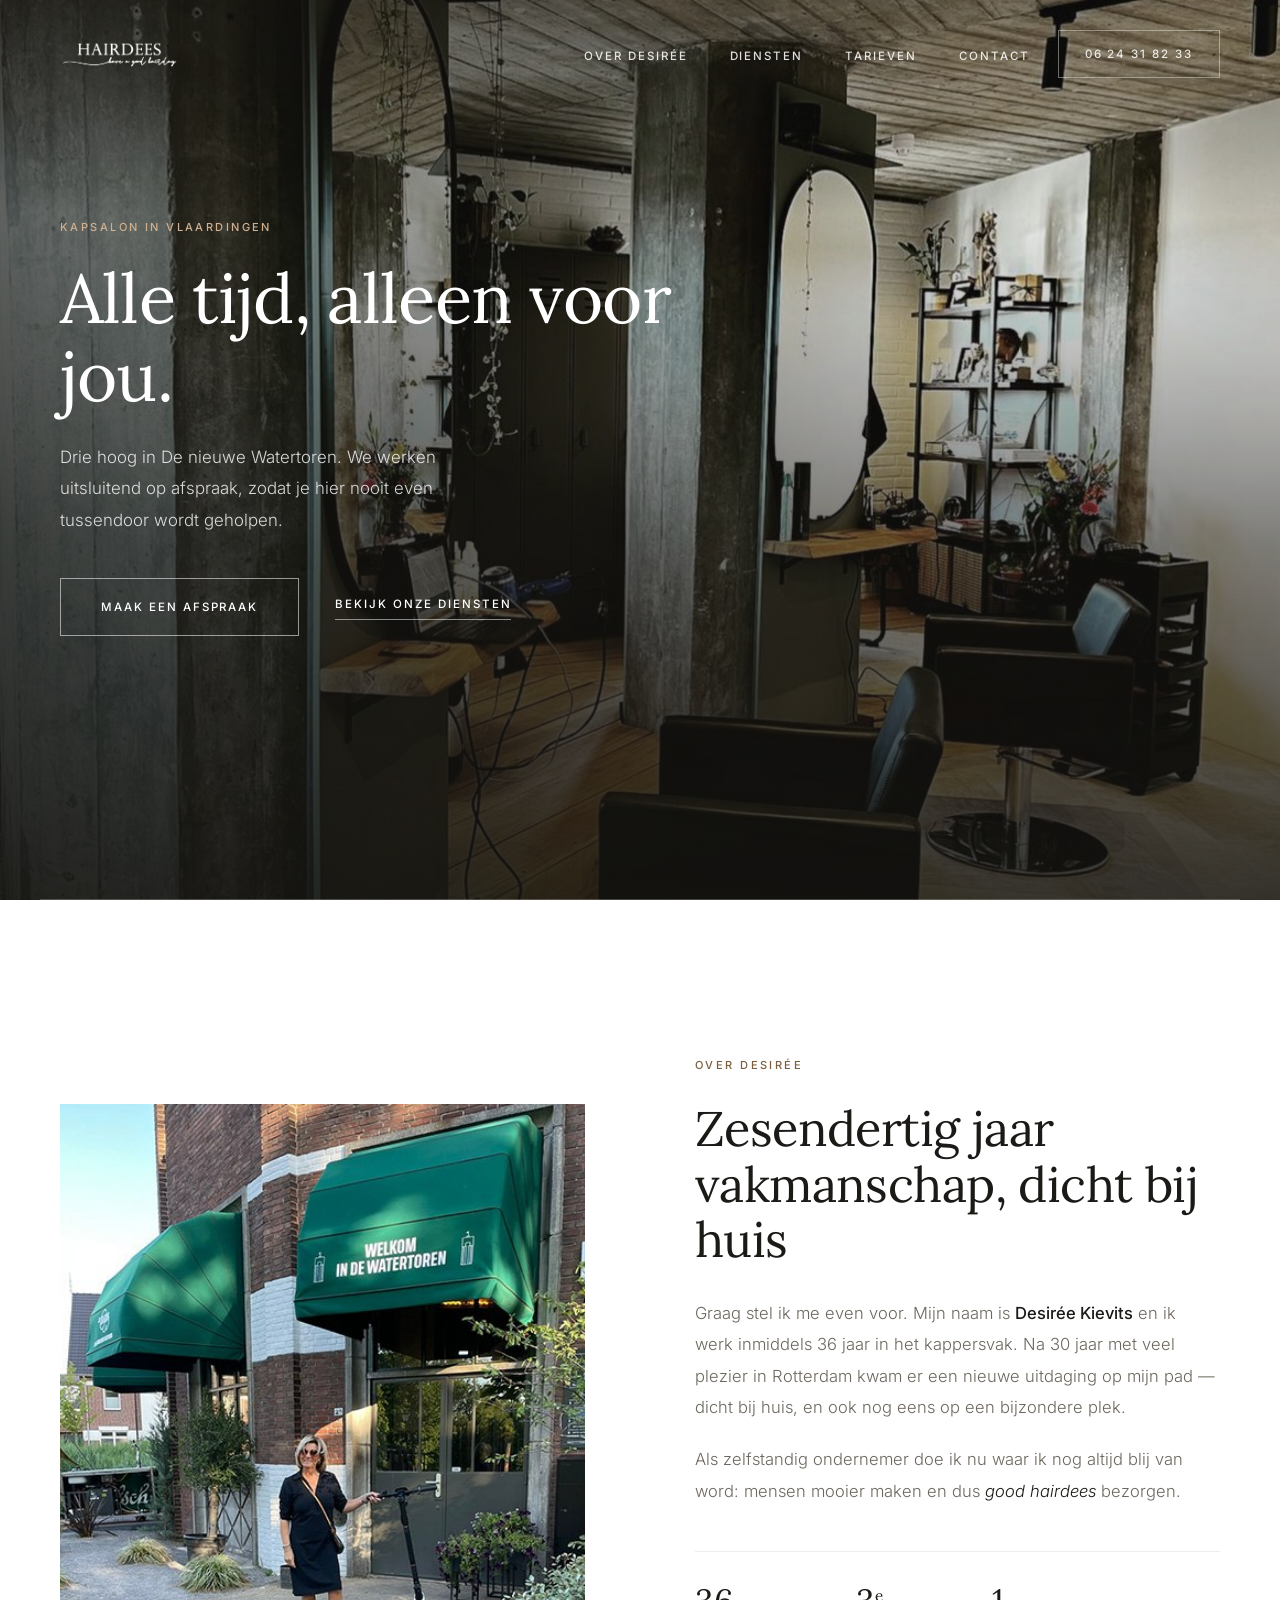
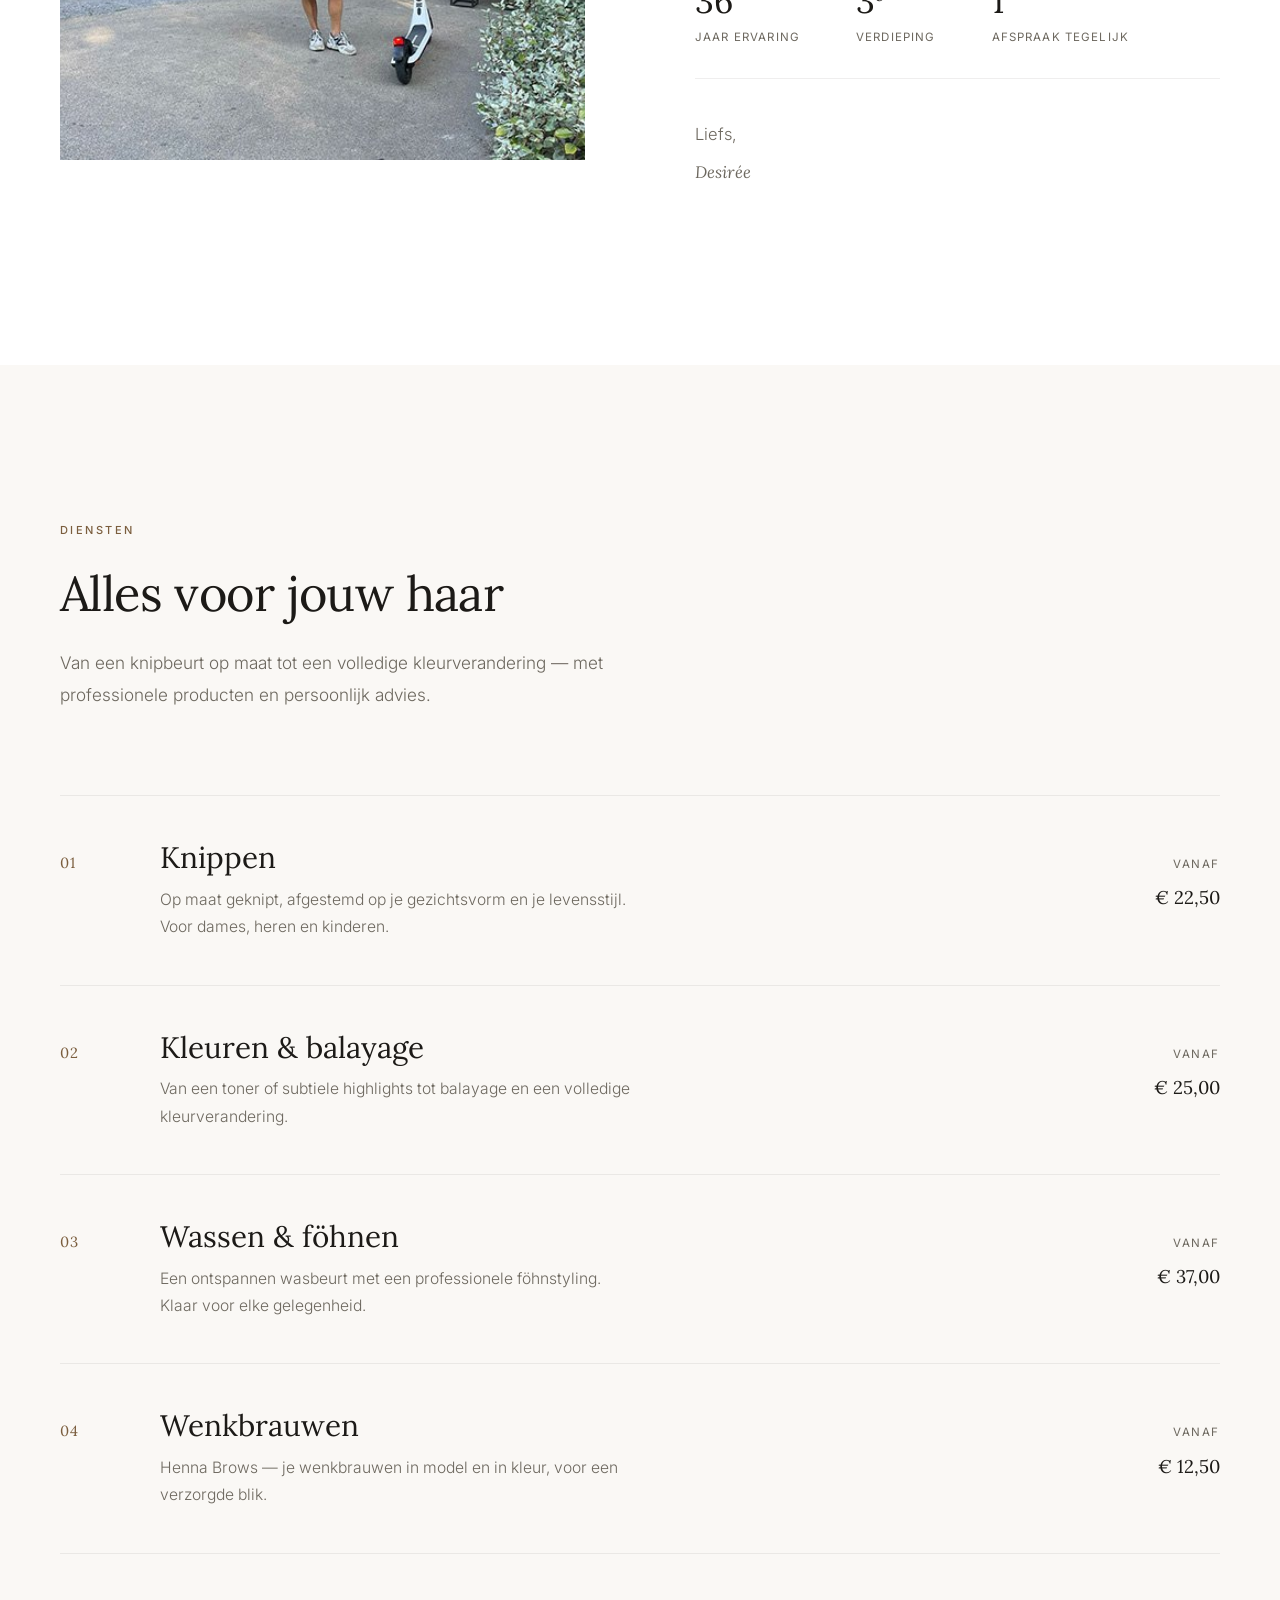
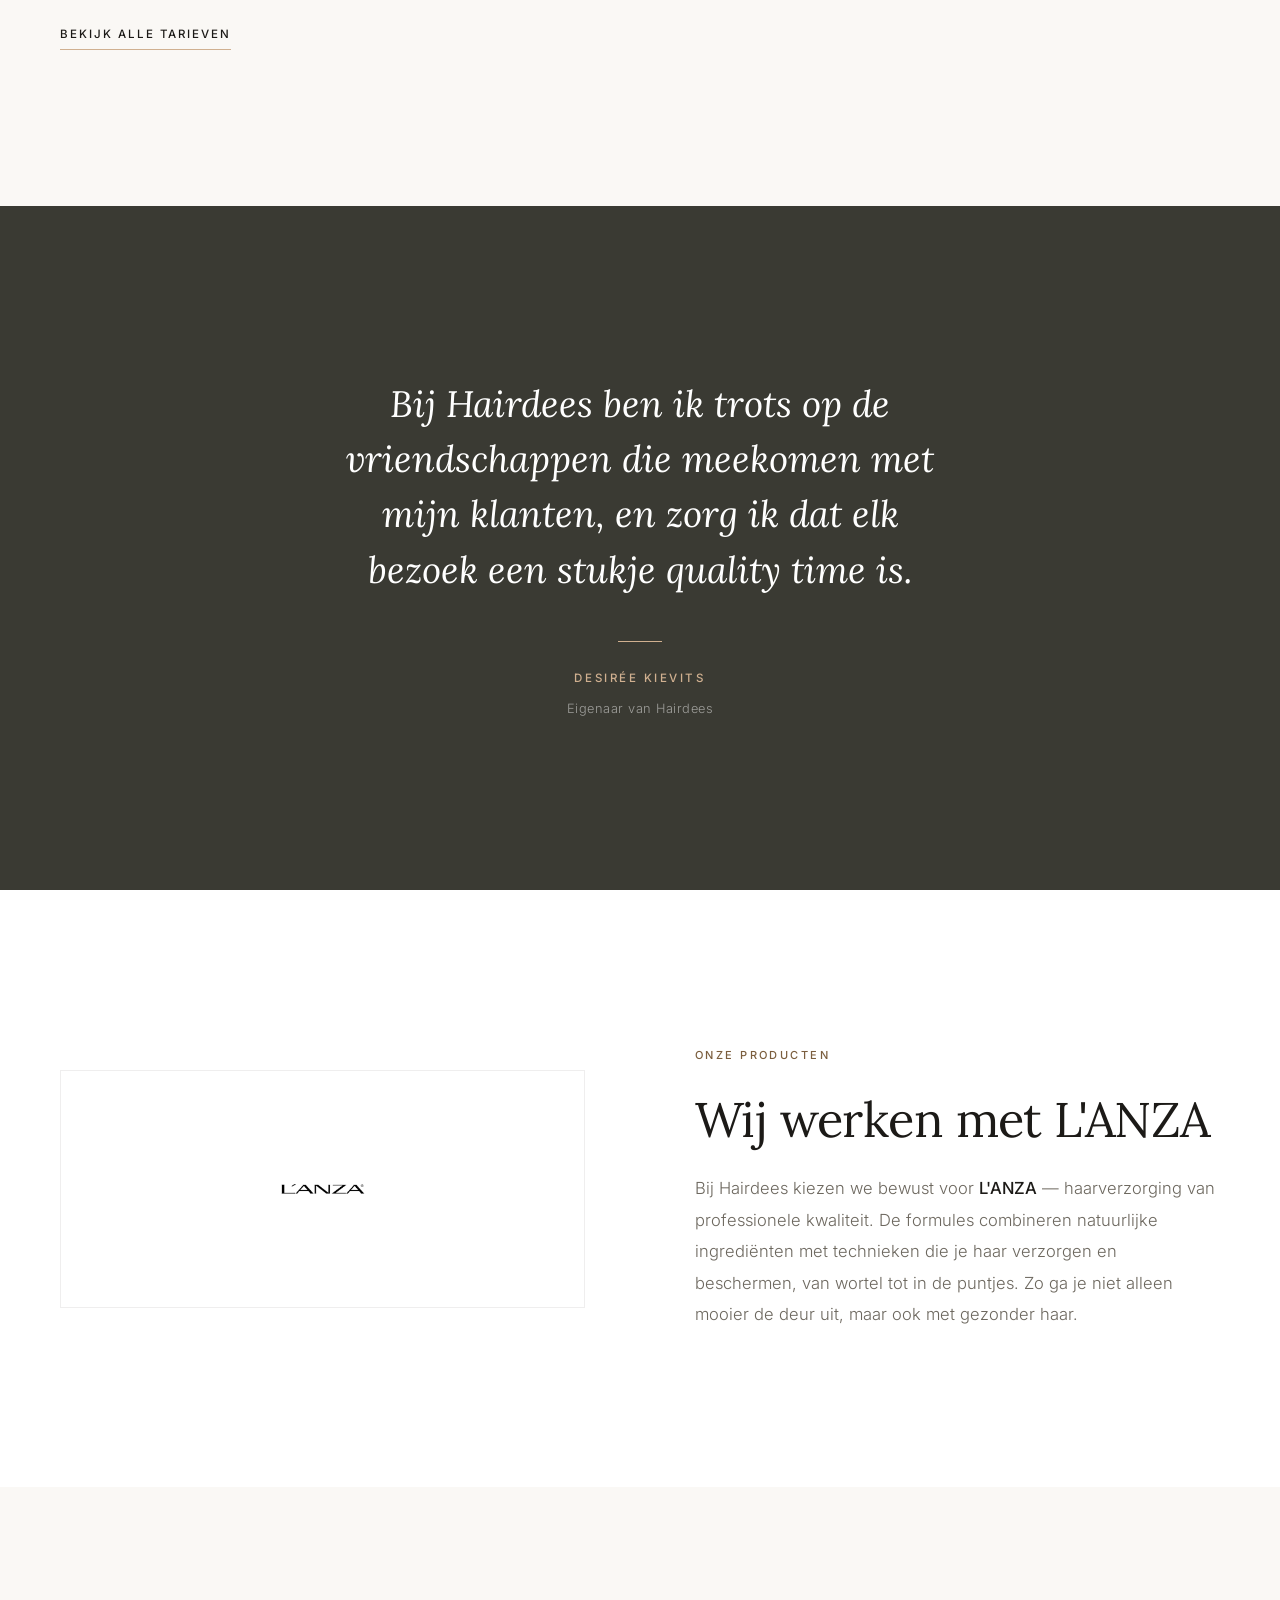
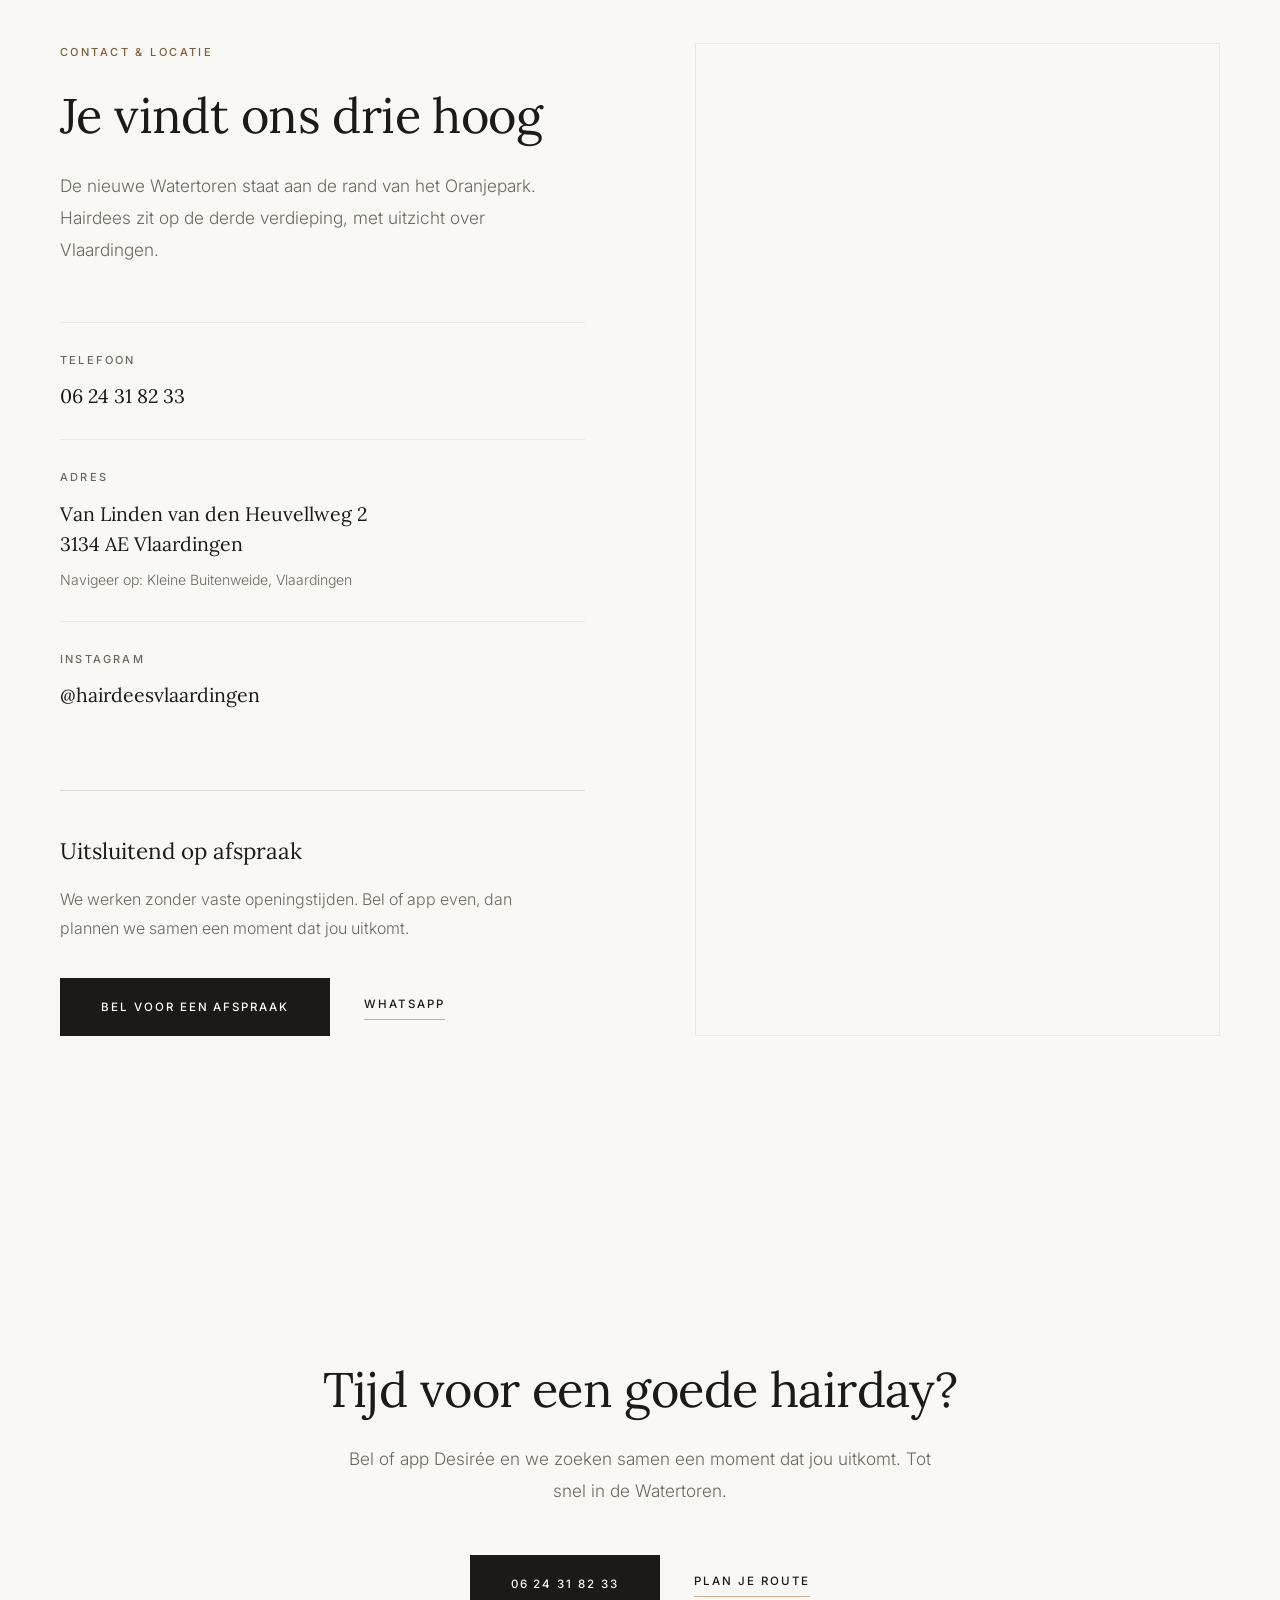
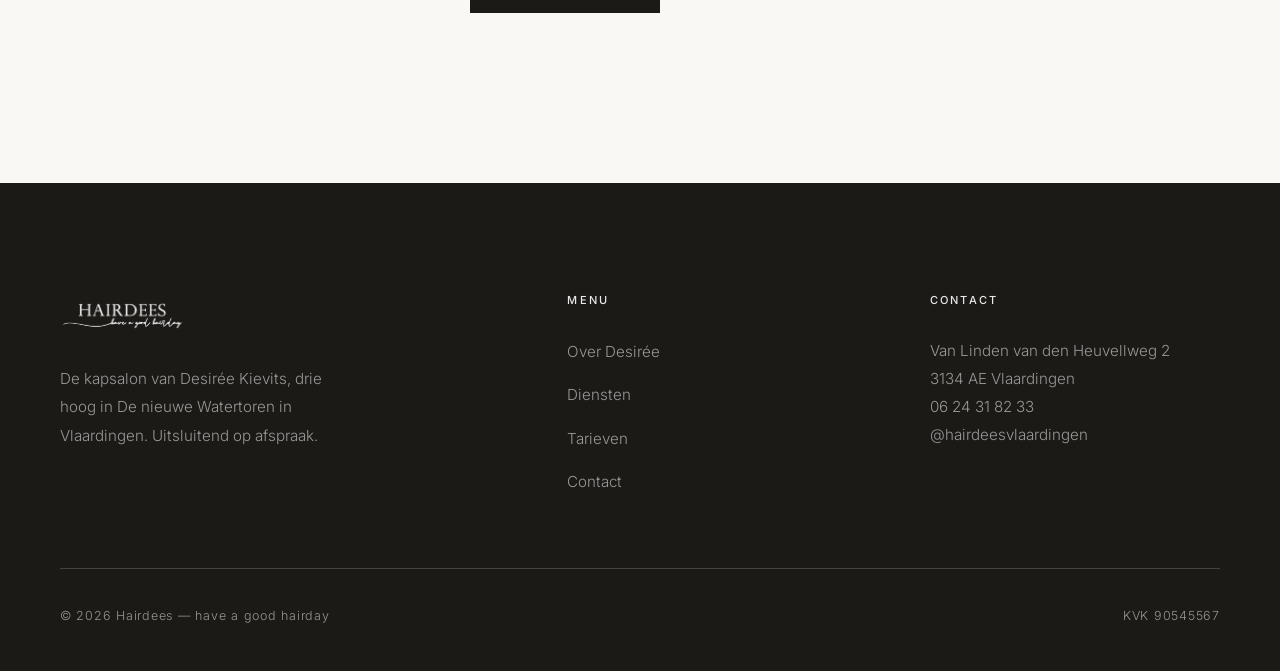
==== commit 2322508d: "Rework the visual treatment for a higher-end feel The previous pass read cheap: a solid white SaaS-s" ====
--- a/index.html
+++ b/index.html
@@ -8,12 +8,11 @@
 <link rel="icon" type="image/png" href="logo.png">
 <link rel="preconnect" href="https://fonts.googleapis.com">
 <link rel="preconnect" href="https://fonts.gstatic.com" crossorigin>
-<link href="https://fonts.googleapis.com/css2?family=Inter:wght@400;500;600;700&family=Lora:ital,wght@0,500;1,400;1,500&display=swap" rel="stylesheet">
+<link href="https://fonts.googleapis.com/css2?family=Inter:wght@300;400;500&family=Lora:ital,wght@0,400;0,500;1,400&display=swap" rel="stylesheet">
 <link rel="stylesheet" href="styles.css">
 </head>
 <body>
 
-<!-- Header -->
 <header class="site-header" id="siteHeader">
     <div class="header-inner">
         <a href="#top" class="header-logo" aria-label="Hairdees — naar boven">
@@ -21,29 +20,25 @@
         </a>
 
         <ul class="header-nav">
+            <li><a href="#over">Over Desirée</a></li>
             <li><a href="#diensten">Diensten</a></li>
-            <li><a href="#over">Over Desirée</a></li>
             <li><a href="tarieven.html">Tarieven</a></li>
             <li><a href="#contact">Contact</a></li>
         </ul>
 
-        <div class="header-phone">
-            <a href="tel:+31624318233" class="header-phone-number">06 24 31 82 33</a>
-            <a href="tel:+31624318233" class="header-cta">
-                <svg viewBox="0 0 24 24" fill="none" stroke="currentColor" stroke-width="1.8" stroke-linecap="round" stroke-linejoin="round"><path d="M22 16.92v3a2 2 0 0 1-2.18 2 19.79 19.79 0 0 1-8.63-3.07 19.5 19.5 0 0 1-6-6 19.79 19.79 0 0 1-3.07-8.67A2 2 0 0 1 4.11 2h3a2 2 0 0 1 2 1.72c.127.96.361 1.903.7 2.81a2 2 0 0 1-.45 2.11L8.09 9.91a16 16 0 0 0 6 6l1.27-1.27a2 2 0 0 1 2.11-.45c.907.339 1.85.573 2.81.7A2 2 0 0 1 22 16.92z"/></svg>
-                Bellen
-            </a>
-            <button class="nav-toggle" id="navToggle" aria-label="Menu openen" aria-expanded="false" aria-controls="mobileNav">
-                <span></span><span></span><span></span>
-            </button>
-        </div>
-    </div>
+        <a href="tel:+31624318233" class="header-call">06 24 31 82 33</a>
+
+        <button class="nav-toggle" id="navToggle" aria-label="Menu openen" aria-expanded="false" aria-controls="mobileNav">
+            <span></span><span></span><span></span>
+        </button>
+    </div>
+
     <ul class="mobile-nav" id="mobileNav">
+        <li><a href="#over">Over Desirée</a></li>
         <li><a href="#diensten">Diensten</a></li>
-        <li><a href="#over">Over Desirée</a></li>
         <li><a href="tarieven.html">Tarieven</a></li>
         <li><a href="#contact">Contact</a></li>
-        <li><a href="tel:+31624318233">Bel 06 24 31 82 33</a></li>
+        <li><a href="tel:+31624318233">06 24 31 82 33</a></li>
     </ul>
 </header>
 
@@ -52,74 +47,47 @@
     <img src="salon-interior.jpg" alt="De salon van Hairdees in De nieuwe Watertoren" class="hero-photo" fetchpriority="high">
     <div class="hero-scrim"></div>
     <div class="hero-inner">
-        <span class="hero-badge">
-            <svg viewBox="0 0 24 24" fill="none" stroke="currentColor" stroke-width="1.8" stroke-linecap="round" stroke-linejoin="round"><path d="M12 2l2.4 6.9H22l-6 4.4 2.3 7-6.3-4.5L5.7 20l2.3-7-6-4.4h7.6z"/></svg>
-            36 jaar vakmanschap
-        </span>
-        <p class="hero-eyebrow">Kapsalon in Vlaardingen</p>
-        <h1>Alle tijd, alleen voor jou.</h1>
-        <p class="hero-sub">Hairdees zit drie hoog in De nieuwe Watertoren. We werken uitsluitend op afspraak — je wordt hier dus nooit even tussendoor geholpen.</p>
+        <span class="label">Kapsalon in Vlaardingen</span>
+        <h1 class="display">Alle tijd, alleen voor jou.</h1>
+        <p class="hero-sub">Drie hoog in De nieuwe Watertoren. We werken uitsluitend op afspraak, zodat je hier nooit even tussendoor wordt geholpen.</p>
         <div class="hero-actions">
-            <a href="tel:+31624318233" class="btn btn-primary">
-                <svg viewBox="0 0 24 24" fill="none" stroke="currentColor" stroke-width="1.8" stroke-linecap="round" stroke-linejoin="round"><path d="M22 16.92v3a2 2 0 0 1-2.18 2 19.79 19.79 0 0 1-8.63-3.07 19.5 19.5 0 0 1-6-6 19.79 19.79 0 0 1-3.07-8.67A2 2 0 0 1 4.11 2h3a2 2 0 0 1 2 1.72c.127.96.361 1.903.7 2.81a2 2 0 0 1-.45 2.11L8.09 9.91a16 16 0 0 0 6 6l1.27-1.27a2 2 0 0 1 2.11-.45c.907.339 1.85.573 2.81.7A2 2 0 0 1 22 16.92z"/></svg>
-                Maak een afspraak
-            </a>
-            <a href="#diensten" class="btn btn-outline-light">Bekijk diensten</a>
-        </div>
-    </div>
-</section>
-
-<!-- Ticker -->
-<div class="ticker" aria-hidden="true">
-    <div class="ticker-track">
-        <div class="ticker-group">
-            <span class="ticker-item">36 jaar in het vak</span>
-            <span class="ticker-item">De nieuwe Watertoren</span>
-            <span class="ticker-item">Uitsluitend op afspraak</span>
-            <span class="ticker-item">L'ANZA haarverzorging</span>
-            <span class="ticker-item">Knippen &amp; kleuren</span>
-            <span class="ticker-item">Vlaardingen</span>
-        </div>
-        <div class="ticker-group">
-            <span class="ticker-item">36 jaar in het vak</span>
-            <span class="ticker-item">De nieuwe Watertoren</span>
-            <span class="ticker-item">Uitsluitend op afspraak</span>
-            <span class="ticker-item">L'ANZA haarverzorging</span>
-            <span class="ticker-item">Knippen &amp; kleuren</span>
-            <span class="ticker-item">Vlaardingen</span>
-        </div>
-    </div>
-</div>
+            <a href="tel:+31624318233" class="btn btn-light">Maak een afspraak</a>
+            <a href="#diensten" class="link-underline link-underline-light">Bekijk onze diensten</a>
+        </div>
+    </div>
+    <div class="hero-rule"></div>
+</section>
 
 <!-- Over Desirée -->
 <section id="over">
-    <div class="container">
+    <div class="shell">
         <div class="about-grid">
             <div class="about-photo reveal">
                 <img src="salon-exterior.jpg" alt="Desirée Kievits voor De nieuwe Watertoren" loading="lazy">
             </div>
+
             <div class="about-text reveal reveal-d1">
-                <span class="eyebrow">Over Desirée</span>
-                <h2>Mensen mooier maken, al 36 jaar</h2>
+                <span class="label">Over Desirée</span>
+                <h2 class="display">Zesendertig jaar vakmanschap, dicht bij huis</h2>
                 <p>Graag stel ik me even voor. Mijn naam is <strong>Desirée Kievits</strong> en ik werk inmiddels 36 jaar in het kappersvak. Na 30 jaar met veel plezier in Rotterdam kwam er een nieuwe uitdaging op mijn pad — dicht bij huis, en ook nog eens op een bijzondere plek.</p>
-                <p>Als zelfstandig ondernemer doe ik nu waar ik nog altijd blij van word: mensen mooier maken en dus <strong>good hairdees</strong> bezorgen.</p>
-
-                <div class="about-stats">
+                <p>Als zelfstandig ondernemer doe ik nu waar ik nog altijd blij van word: mensen mooier maken en dus <em>good hairdees</em> bezorgen.</p>
+
+                <div class="about-facts">
                     <div>
-                        <div class="about-stat-value">36</div>
-                        <div class="about-stat-label">jaar ervaring<br>in het kappersvak</div>
+                        <div class="fact-figure">36</div>
+                        <div class="fact-label">Jaar ervaring</div>
                     </div>
                     <div>
-                        <div class="about-stat-value">3<span style="font-size:1.3rem">e</span></div>
-                        <div class="about-stat-label">verdieping van<br>De nieuwe Watertoren</div>
+                        <div class="fact-figure">3<sup>e</sup></div>
+                        <div class="fact-label">Verdieping</div>
                     </div>
                     <div>
-                        <div class="about-stat-value">100<span style="font-size:1.3rem">%</span></div>
-                        <div class="about-stat-label">aandacht, want<br>alleen op afspraak</div>
+                        <div class="fact-figure">1</div>
+                        <div class="fact-label">Afspraak tegelijk</div>
                     </div>
                 </div>
 
-                <p class="signature-intro">Liefs,</p>
+                <p class="signature-line">Liefs,</p>
                 <p class="signature">Desirée</p>
             </div>
         </div>
@@ -128,154 +96,122 @@
 
 <!-- Diensten -->
 <section id="diensten" class="section-warm">
-    <div class="container">
-        <div class="services-head reveal">
-            <div>
-                <span class="eyebrow">Diensten</span>
-                <h2>Alles voor jouw haar</h2>
-                <p class="lead">Van een knipbeurt op maat tot een volledige kleurverandering — met professionele producten en persoonlijk advies.</p>
-            </div>
-            <a href="tarieven.html" class="btn btn-outline">Alle tarieven</a>
-        </div>
-
-        <div class="services-list">
-            <a href="tarieven.html#knippen" class="service reveal">
-                <span class="service-num">01</span>
+    <div class="shell">
+        <div class="services-intro reveal">
+            <span class="label">Diensten</span>
+            <h2 class="display">Alles voor jouw haar</h2>
+            <p class="body-lead">Van een knipbeurt op maat tot een volledige kleurverandering — met professionele producten en persoonlijk advies.</p>
+        </div>
+
+        <div class="menu">
+            <a href="tarieven.html#knippen" class="menu-item reveal">
+                <span class="menu-num">01</span>
                 <span>
-                    <span class="service-title">Knippen</span>
-                    <span class="service-desc">Op maat geknipt, afgestemd op je gezichtsvorm en je levensstijl. Voor dames, heren en kinderen.</span>
+                    <span class="menu-title">Knippen</span>
+                    <span class="menu-desc">Op maat geknipt, afgestemd op je gezichtsvorm en je levensstijl. Voor dames, heren en kinderen.</span>
                 </span>
-                <span class="service-price"><small>vanaf</small>€ 22,50</span>
-                <span class="service-go">Bekijk tarieven
-                    <svg viewBox="0 0 24 24" fill="none" stroke="currentColor" stroke-width="2" stroke-linecap="round" stroke-linejoin="round"><line x1="5" y1="12" x2="19" y2="12"/><polyline points="12 5 19 12 12 19"/></svg>
+                <span class="menu-from">Vanaf <span>€ 22,50</span></span>
+            </a>
+
+            <a href="tarieven.html#kleuren" class="menu-item reveal">
+                <span class="menu-num">02</span>
+                <span>
+                    <span class="menu-title">Kleuren &amp; balayage</span>
+                    <span class="menu-desc">Van een toner of subtiele highlights tot balayage en een volledige kleurverandering.</span>
                 </span>
+                <span class="menu-from">Vanaf <span>€ 25,00</span></span>
             </a>
 
-            <a href="tarieven.html#kleuren" class="service reveal">
-                <span class="service-num">02</span>
+            <a href="tarieven.html#wassen-stylen" class="menu-item reveal">
+                <span class="menu-num">03</span>
                 <span>
-                    <span class="service-title">Kleuren &amp; balayage</span>
-                    <span class="service-desc">Van een toner of subtiele highlights tot balayage en een volledige kleurverandering.</span>
+                    <span class="menu-title">Wassen &amp; föhnen</span>
+                    <span class="menu-desc">Een ontspannen wasbeurt met een professionele föhnstyling. Klaar voor elke gelegenheid.</span>
                 </span>
-                <span class="service-price"><small>vanaf</small>€ 25,00</span>
-                <span class="service-go">Bekijk tarieven
-                    <svg viewBox="0 0 24 24" fill="none" stroke="currentColor" stroke-width="2" stroke-linecap="round" stroke-linejoin="round"><line x1="5" y1="12" x2="19" y2="12"/><polyline points="12 5 19 12 12 19"/></svg>
+                <span class="menu-from">Vanaf <span>€ 37,00</span></span>
+            </a>
+
+            <a href="tarieven.html#wenkbrauwen" class="menu-item reveal">
+                <span class="menu-num">04</span>
+                <span>
+                    <span class="menu-title">Wenkbrauwen</span>
+                    <span class="menu-desc">Henna Brows — je wenkbrauwen in model en in kleur, voor een verzorgde blik.</span>
                 </span>
+                <span class="menu-from">Vanaf <span>€ 12,50</span></span>
             </a>
-
-            <a href="tarieven.html#wassen-stylen" class="service reveal">
-                <span class="service-num">03</span>
-                <span>
-                    <span class="service-title">Wassen &amp; föhnen</span>
-                    <span class="service-desc">Een ontspannen wasbeurt met een professionele föhnstyling. Klaar voor elke gelegenheid.</span>
-                </span>
-                <span class="service-price"><small>vanaf</small>€ 37,00</span>
-                <span class="service-go">Bekijk tarieven
-                    <svg viewBox="0 0 24 24" fill="none" stroke="currentColor" stroke-width="2" stroke-linecap="round" stroke-linejoin="round"><line x1="5" y1="12" x2="19" y2="12"/><polyline points="12 5 19 12 12 19"/></svg>
-                </span>
-            </a>
-
-            <a href="tarieven.html#wenkbrauwen" class="service reveal">
-                <span class="service-num">04</span>
-                <span>
-                    <span class="service-title">Wenkbrauwen</span>
-                    <span class="service-desc">Henna Brows — je wenkbrauwen in model en in kleur, voor een verzorgde blik.</span>
-                </span>
-                <span class="service-price"><small>vanaf</small>€ 12,50</span>
-                <span class="service-go">Bekijk tarieven
-                    <svg viewBox="0 0 24 24" fill="none" stroke="currentColor" stroke-width="2" stroke-linecap="round" stroke-linejoin="round"><line x1="5" y1="12" x2="19" y2="12"/><polyline points="12 5 19 12 12 19"/></svg>
-                </span>
-            </a>
-        </div>
-
-        <p class="services-footnote reveal">Benieuwd naar de volledige prijslijst? <a href="tarieven.html">Bekijk alle tarieven →</a></p>
+        </div>
+
+        <div class="services-more reveal">
+            <a href="tarieven.html" class="link-underline">Bekijk alle tarieven</a>
+        </div>
     </div>
 </section>
 
 <!-- Quote -->
-<section class="quote-band">
-    <div class="container-narrow quote-inner reveal">
-        <span class="quote-mark">&ldquo;</span>
+<section class="quote">
+    <div class="shell-narrow reveal">
         <p class="quote-text">Bij Hairdees ben ik trots op de vriendschappen die meekomen met mijn klanten, en zorg ik dat elk bezoek een stukje quality time is.</p>
-        <p class="quote-attr">Desirée Kievits<span>Eigenaar van Hairdees</span></p>
+        <div class="quote-rule"></div>
+        <p class="quote-name">Desirée Kievits<span class="quote-role">Eigenaar van Hairdees</span></p>
     </div>
 </section>
 
 <!-- Producten -->
 <section>
-    <div class="container">
-        <div class="products-grid reveal">
-            <div class="products-logo">
+    <div class="shell">
+        <div class="products">
+            <div class="products-mark reveal">
                 <img src="lanza-logo.png" alt="L'ANZA" loading="lazy">
             </div>
-            <div class="products-text">
-                <span class="eyebrow">Onze producten</span>
-                <h2>Wij werken met L'ANZA</h2>
+            <div class="products-text reveal reveal-d1">
+                <span class="label">Onze producten</span>
+                <h2 class="display">Wij werken met L'ANZA</h2>
                 <p>Bij Hairdees kiezen we bewust voor <strong>L'ANZA</strong> — haarverzorging van professionele kwaliteit. De formules combineren natuurlijke ingrediënten met technieken die je haar verzorgen en beschermen, van wortel tot in de puntjes. Zo ga je niet alleen mooier de deur uit, maar ook met gezonder haar.</p>
             </div>
         </div>
     </div>
 </section>
 
-<!-- Contact & locatie -->
+<!-- Contact -->
 <section id="contact" class="section-warm">
-    <div class="container">
+    <div class="shell">
         <div class="contact-grid">
             <div class="reveal">
-                <div class="contact-head">
-                    <span class="eyebrow">Contact &amp; locatie</span>
-                    <h2>Je vindt ons drie hoog</h2>
-                    <p class="lead">De nieuwe Watertoren staat aan de rand van het Oranjepark. Hairdees zit op de derde verdieping, met uitzicht over Vlaardingen.</p>
+                <div class="contact-intro">
+                    <span class="label">Contact &amp; locatie</span>
+                    <h2 class="display">Je vindt ons drie hoog</h2>
+                    <p class="body-lead">De nieuwe Watertoren staat aan de rand van het Oranjepark. Hairdees zit op de derde verdieping, met uitzicht over Vlaardingen.</p>
                 </div>
 
-                <div class="detail-list">
-                    <a href="tel:+31624318233" class="detail">
-                        <span class="detail-icon">
-                            <svg viewBox="0 0 24 24" fill="none" stroke="currentColor" stroke-width="1.6" stroke-linecap="round" stroke-linejoin="round"><path d="M22 16.92v3a2 2 0 0 1-2.18 2 19.79 19.79 0 0 1-8.63-3.07 19.5 19.5 0 0 1-6-6 19.79 19.79 0 0 1-3.07-8.67A2 2 0 0 1 4.11 2h3a2 2 0 0 1 2 1.72c.127.96.361 1.903.7 2.81a2 2 0 0 1-.45 2.11L8.09 9.91a16 16 0 0 0 6 6l1.27-1.27a2 2 0 0 1 2.11-.45c.907.339 1.85.573 2.81.7A2 2 0 0 1 22 16.92z"/></svg>
-                        </span>
-                        <span>
-                            <span class="detail-label">Bellen of appen</span>
-                            <span class="detail-value">06 24 31 82 33</span>
-                        </span>
+                <div class="facts">
+                    <a href="tel:+31624318233" class="fact">
+                        <span class="fact-key">Telefoon</span>
+                        <span class="fact-value">06 24 31 82 33</span>
                     </a>
 
-                    <div class="detail">
-                        <span class="detail-icon">
-                            <svg viewBox="0 0 24 24" fill="none" stroke="currentColor" stroke-width="1.6" stroke-linecap="round" stroke-linejoin="round"><path d="M21 10c0 7-9 13-9 13s-9-6-9-13a9 9 0 0 1 18 0z"/><circle cx="12" cy="10" r="3"/></svg>
-                        </span>
-                        <span>
-                            <span class="detail-label">Adres</span>
-                            <span class="detail-value">Van Linden van den Heuvellweg 2<br>3134 AE Vlaardingen
-                                <small>Navigeer op: Kleine Buitenweide, Vlaardingen</small>
-                            </span>
-                        </span>
-                    </div>
-
-                    <a href="https://www.instagram.com/hairdeesvlaardingen/" target="_blank" rel="noopener" class="detail">
-                        <span class="detail-icon">
-                            <svg viewBox="0 0 24 24" fill="none" stroke="currentColor" stroke-width="1.6" stroke-linecap="round" stroke-linejoin="round"><rect x="2" y="2" width="20" height="20" rx="5" ry="5"/><path d="M16 11.37A4 4 0 1 1 12.63 8 4 4 0 0 1 16 11.37z"/><line x1="17.5" y1="6.5" x2="17.51" y2="6.5"/></svg>
-                        </span>
-                        <span>
-                            <span class="detail-label">Instagram</span>
-                            <span class="detail-value">@hairdeesvlaardingen</span>
-                        </span>
+                    <div class="fact">
+                        <span class="fact-key">Adres</span>
+                        <span class="fact-value">Van Linden van den Heuvellweg 2<br>3134 AE Vlaardingen</span>
+                        <span class="fact-note">Navigeer op: Kleine Buitenweide, Vlaardingen</span>
+                    </div>
+
+                    <a href="https://www.instagram.com/hairdeesvlaardingen/" target="_blank" rel="noopener" class="fact">
+                        <span class="fact-key">Instagram</span>
+                        <span class="fact-value">@hairdeesvlaardingen</span>
                     </a>
                 </div>
 
-                <div class="hours-card">
+                <div class="appointment">
                     <h3>Uitsluitend op afspraak</h3>
                     <p>We werken zonder vaste openingstijden. Bel of app even, dan plannen we samen een moment dat jou uitkomt.</p>
-                    <div class="hours-actions">
-                        <a href="tel:+31624318233" class="btn btn-dark">
-                            <svg viewBox="0 0 24 24" fill="none" stroke="currentColor" stroke-width="1.8" stroke-linecap="round" stroke-linejoin="round"><path d="M22 16.92v3a2 2 0 0 1-2.18 2 19.79 19.79 0 0 1-8.63-3.07 19.5 19.5 0 0 1-6-6 19.79 19.79 0 0 1-3.07-8.67A2 2 0 0 1 4.11 2h3a2 2 0 0 1 2 1.72c.127.96.361 1.903.7 2.81a2 2 0 0 1-.45 2.11L8.09 9.91a16 16 0 0 0 6 6l1.27-1.27a2 2 0 0 1 2.11-.45c.907.339 1.85.573 2.81.7A2 2 0 0 1 22 16.92z"/></svg>
-                            Bel voor een afspraak
-                        </a>
-                        <a href="https://wa.me/31624318233" target="_blank" rel="noopener" class="btn btn-outline">WhatsApp</a>
+                    <div class="appointment-actions">
+                        <a href="tel:+31624318233" class="btn">Bel voor een afspraak</a>
+                        <a href="https://wa.me/31624318233" target="_blank" rel="noopener" class="link-underline">WhatsApp</a>
                     </div>
                 </div>
             </div>
 
-            <div class="map-frame reveal reveal-d1">
+            <div class="map-panel reveal reveal-d1">
                 <iframe
                     title="Kaart met de locatie van Hairdees in Vlaardingen"
                     src="https://www.openstreetmap.org/export/embed.html?bbox=4.34%2C51.91%2C4.37%2C51.93&layer=mapnik&marker=51.918,4.355"
@@ -285,44 +221,35 @@
     </div>
 </section>
 
-<!-- Slot-CTA -->
-<section class="cta-band">
-    <div class="container-narrow reveal">
-        <h2>Tijd voor een goede hairday?</h2>
-        <p class="lead">Bel of app Desirée en we zoeken samen een moment dat jou uitkomt. Tot snel in de Watertoren.</p>
-        <div class="cta-actions">
-            <a href="tel:+31624318233" class="btn btn-dark">
-                <svg viewBox="0 0 24 24" fill="none" stroke="currentColor" stroke-width="1.8" stroke-linecap="round" stroke-linejoin="round"><path d="M22 16.92v3a2 2 0 0 1-2.18 2 19.79 19.79 0 0 1-8.63-3.07 19.5 19.5 0 0 1-6-6 19.79 19.79 0 0 1-3.07-8.67A2 2 0 0 1 4.11 2h3a2 2 0 0 1 2 1.72c.127.96.361 1.903.7 2.81a2 2 0 0 1-.45 2.11L8.09 9.91a16 16 0 0 0 6 6l1.27-1.27a2 2 0 0 1 2.11-.45c.907.339 1.85.573 2.81.7A2 2 0 0 1 22 16.92z"/></svg>
-                06 24 31 82 33
-            </a>
-            <a href="https://www.google.com/maps/search/?api=1&query=Van+Linden+van+den+Heuvellweg+2+3134+AE+Vlaardingen" target="_blank" rel="noopener" class="btn btn-outline">Plan je route</a>
-        </div>
-    </div>
-</section>
-
-<!-- WhatsApp -->
-<a href="https://wa.me/31624318233" target="_blank" rel="noopener" class="whatsapp-float" aria-label="Stuur een WhatsApp-bericht">
+<!-- Closing -->
+<section class="closing">
+    <div class="shell-narrow reveal">
+        <h2 class="display">Tijd voor een goede hairday?</h2>
+        <p class="body-lead">Bel of app Desirée en we zoeken samen een moment dat jou uitkomt. Tot snel in de Watertoren.</p>
+        <div class="closing-actions">
+            <a href="tel:+31624318233" class="btn">06 24 31 82 33</a>
+            <a href="https://www.google.com/maps/search/?api=1&query=Van+Linden+van+den+Heuvellweg+2+3134+AE+Vlaardingen" target="_blank" rel="noopener" class="link-underline">Plan je route</a>
+        </div>
+    </div>
+</section>
+
+<a href="https://wa.me/31624318233" target="_blank" rel="noopener" class="wa" id="waBtn" aria-label="Stuur een WhatsApp-bericht">
     <svg viewBox="0 0 32 32" aria-hidden="true"><path d="M16.04 3C9.02 3 3.33 8.69 3.33 15.71c0 2.24.59 4.42 1.7 6.35L3.2 29l7.1-1.86a12.66 12.66 0 0 0 5.74 1.37h.01c7.01 0 12.71-5.69 12.71-12.71S23.05 3 16.04 3zm0 23.32c-1.78 0-3.53-.48-5.06-1.39l-.36-.21-3.75.98 1-3.65-.24-.38a10.53 10.53 0 0 1-1.62-5.63c0-5.83 4.74-10.57 10.58-10.57 2.82 0 5.48 1.1 7.47 3.1a10.5 10.5 0 0 1 3.09 7.48c0 5.83-4.74 10.57-10.57 10.57zm5.8-7.92c-.32-.16-1.88-.93-2.17-1.03-.29-.11-.5-.16-.72.16-.21.32-.82 1.03-1 1.24-.19.21-.37.24-.69.08-.32-.16-1.34-.49-2.55-1.57-.94-.84-1.58-1.88-1.76-2.2-.19-.32-.02-.49.14-.65.14-.14.32-.37.48-.56.16-.19.21-.32.32-.53.11-.21.05-.4-.03-.56-.08-.16-.72-1.72-.98-2.36-.26-.62-.52-.54-.72-.55h-.61c-.21 0-.56.08-.85.4-.29.32-1.11 1.09-1.11 2.65s1.14 3.08 1.3 3.29c.16.21 2.25 3.43 5.45 4.81.76.33 1.36.53 1.82.67.77.25 1.46.21 2.01.13.61-.09 1.88-.77 2.14-1.51.27-.74.27-1.38.19-1.51-.08-.13-.29-.21-.61-.37z"/></svg>
 </a>
 
-<!-- Footer -->
 <footer class="site-footer">
-    <div class="container">
-        <div class="footer-top">
+    <div class="shell">
+        <div class="footer-grid">
             <div>
                 <div class="footer-logo"><img src="logo-transparent.png" alt="Hairdees"></div>
-                <p class="footer-blurb">De kapsalon van Desirée Kievits, drie hoog in De nieuwe Watertoren in Vlaardingen. Uitsluitend op afspraak.</p>
-                <a href="https://www.instagram.com/hairdeesvlaardingen/" target="_blank" rel="noopener" class="footer-social">
-                    <svg viewBox="0 0 24 24" fill="none" stroke="currentColor" stroke-width="1.6" stroke-linecap="round" stroke-linejoin="round"><rect x="2" y="2" width="20" height="20" rx="5" ry="5"/><path d="M16 11.37A4 4 0 1 1 12.63 8 4 4 0 0 1 16 11.37z"/><line x1="17.5" y1="6.5" x2="17.51" y2="6.5"/></svg>
-                    @hairdeesvlaardingen
-                </a>
+                <p class="footer-note">De kapsalon van Desirée Kievits, drie hoog in De nieuwe Watertoren in Vlaardingen. Uitsluitend op afspraak.</p>
             </div>
 
             <div class="footer-col">
                 <h4>Menu</h4>
                 <ul>
+                    <li><a href="#over">Over Desirée</a></li>
                     <li><a href="#diensten">Diensten</a></li>
-                    <li><a href="#over">Over Desirée</a></li>
                     <li><a href="tarieven.html">Tarieven</a></li>
                     <li><a href="#contact">Contact</a></li>
                 </ul>
@@ -333,12 +260,13 @@
                 <p>
                     Van Linden van den Heuvellweg 2<br>
                     3134 AE Vlaardingen<br>
-                    <a href="tel:+31624318233">06 24 31 82 33</a>
+                    <a href="tel:+31624318233">06 24 31 82 33</a><br>
+                    <a href="https://www.instagram.com/hairdeesvlaardingen/" target="_blank" rel="noopener">@hairdeesvlaardingen</a>
                 </p>
             </div>
         </div>
 
-        <div class="footer-bottom">
+        <div class="footer-base">
             <span>© 2026 Hairdees — have a good hairday</span>
             <span>KVK 90545567</span>
         </div>
@@ -347,14 +275,18 @@
 
 <script>
 (function () {
-    // Mobile menu
+    var header = document.getElementById('siteHeader');
     var toggle = document.getElementById('navToggle');
     var mobileNav = document.getElementById('mobileNav');
+    var wa = document.getElementById('waBtn');
+    var solidFrom = header.hasAttribute('data-always-solid') ? -1 : null;
 
     toggle.addEventListener('click', function () {
         var open = mobileNav.classList.toggle('is-open');
         toggle.setAttribute('aria-expanded', String(open));
         toggle.setAttribute('aria-label', open ? 'Menu sluiten' : 'Menu openen');
+        if (open) header.classList.add('is-solid');
+        else syncHeader();
     });
 
     mobileNav.querySelectorAll('a').forEach(function (link) {
@@ -364,13 +296,17 @@
         });
     });
 
-    // Header border on scroll
-    var header = document.getElementById('siteHeader');
-    window.addEventListener('scroll', function () {
-        header.classList.toggle('scrolled', window.scrollY > 24);
-    }, { passive: true });
-
-    // Reveal on scroll
+    function syncHeader() {
+        if (solidFrom === -1) { header.classList.add('is-solid'); return; }
+        var past = window.scrollY > Math.max(120, window.innerHeight * 0.72);
+        header.classList.toggle('is-solid', past || mobileNav.classList.contains('is-open'));
+        if (wa) wa.classList.toggle('is-shown', past);
+    }
+
+    window.addEventListener('scroll', syncHeader, { passive: true });
+    window.addEventListener('resize', syncHeader);
+    syncHeader();
+
     var items = document.querySelectorAll('.reveal');
     if (!('IntersectionObserver' in window)) {
         items.forEach(function (el) { el.classList.add('is-visible'); });
@@ -383,7 +319,7 @@
                 io.unobserve(entry.target);
             }
         });
-    }, { threshold: 0.12, rootMargin: '0px 0px -60px 0px' });
+    }, { threshold: 0.1, rootMargin: '0px 0px -70px 0px' });
 
     items.forEach(function (el) { io.observe(el); });
 })();
--- a/styles.css
+++ b/styles.css
@@ -1,9 +1,8 @@
 /* ===========================================================
    HAIRDEES — Vlaardingen
-   Palette sampled from the salon's own logo:
-   olive-taupe #585850 (wordmark) and sand #D0B090 (script).
-   Both also read straight out of the salon interior: concrete,
-   warm wood, olive cabinetry, sandstone floor.
+   Palette taken from the salon's own logo: olive-taupe #585850
+   and sand #D0B090. Sand is used as a hairline and a detail,
+   never as a large fill — the restraint is what reads expensive.
    =========================================================== */
 
 *, *::before, *::after {
@@ -13,39 +12,41 @@
 }
 
 :root {
+    --ink: #1c1a17;
+    --ink-mid: #4a463f;
+    --ink-soft: #6d685f;
     --olive: #585850;
-    --olive-deep: #42423b;
+    --olive-deep: #3a3a33;
     --sand: #d0b090;
-    --sand-soft: #e3cdb4;
-    --sand-pale: #f0e4d6;
-    /* darkened sand that still passes contrast on light backgrounds */
+    --sand-pale: #ede0d0;
     --sand-text: #7b5e3e;
-    --ink: #262420;
-    --ink-soft: #5a564e;
     --bg: #ffffff;
-    --bg-warm: #f5f2ec;
-    --line: rgba(88, 88, 80, 0.16);
-    --line-dark: rgba(255, 255, 255, 0.16);
-
-    --radius: 2px;
+    --bg-warm: #faf8f5;
+    --line: rgba(28, 26, 23, 0.13);
+    --line-faint: rgba(28, 26, 23, 0.07);
+    --line-dark: rgba(255, 255, 255, 0.18);
+
     --ease: cubic-bezier(0.22, 1, 0.36, 1);
-    --shadow: 0 18px 48px rgba(38, 36, 32, 0.12);
-
+
+    --font-display: 'Lora', Georgia, serif;
     --font-sans: 'Inter', system-ui, -apple-system, sans-serif;
-    --font-serif: 'Lora', Georgia, serif;
+
+    --shell: 1240px;
+    --gutter: 40px;
 }
 
 html {
     scroll-behavior: smooth;
-    scroll-padding-top: 90px;
+    scroll-padding-top: 100px;
     font-size: 16px;
     -webkit-text-size-adjust: 100%;
 }
 
 body {
     font-family: var(--font-sans);
-    color: var(--ink);
-    line-height: 1.65;
+    font-weight: 400;
+    color: var(--ink-mid);
+    line-height: 1.75;
     background: var(--bg);
     -webkit-font-smoothing: antialiased;
     -moz-osx-font-smoothing: grayscale;
@@ -55,21 +56,21 @@
 img { max-width: 100%; display: block; }
 a { color: inherit; }
 
-.container {
-    max-width: 1180px;
+.shell {
+    max-width: var(--shell);
     margin: 0 auto;
-    padding: 0 32px;
-}
-
-.container-narrow {
-    max-width: 860px;
+    padding: 0 var(--gutter);
+}
+
+.shell-narrow {
+    max-width: 780px;
     margin: 0 auto;
-    padding: 0 32px;
+    padding: 0 var(--gutter);
 }
 
 :where(a, button):focus-visible {
-    outline: 2px solid var(--sand-text);
-    outline-offset: 3px;
+    outline: 1px solid var(--sand-text);
+    outline-offset: 4px;
 }
 
 @media (prefers-reduced-motion: reduce) {
@@ -81,116 +82,139 @@
     }
 }
 
-/* ===== Header ===== */
+/* ===== Shared type ===== */
+.label {
+    display: block;
+    font-size: 0.69rem;
+    font-weight: 500;
+    letter-spacing: 0.22em;
+    text-transform: uppercase;
+    color: var(--sand-text);
+    margin-bottom: 26px;
+}
+
+.display {
+    font-family: var(--font-display);
+    font-weight: 400;
+    letter-spacing: -0.012em;
+    color: var(--ink);
+    line-height: 1.14;
+}
+
+h1.display { font-size: clamp(2.5rem, 5.4vw, 4.3rem); }
+h2.display { font-size: clamp(2rem, 3.8vw, 3.1rem); }
+
+.body-lead {
+    font-size: 1.08rem;
+    font-weight: 300;
+    line-height: 1.85;
+    color: var(--ink-soft);
+    max-width: 56ch;
+}
+
+/* ===== Header — transparent over the hero, solid once scrolled ===== */
 .site-header {
     position: fixed;
     top: 0;
     left: 0;
     width: 100%;
     z-index: 1000;
-    background: rgba(255, 255, 255, 0.92);
-    backdrop-filter: blur(12px);
-    -webkit-backdrop-filter: blur(12px);
+    background: transparent;
     border-bottom: 1px solid transparent;
-    transition: border-color 0.3s var(--ease), background 0.3s var(--ease);
-}
-
-.site-header.scrolled {
-    border-bottom-color: var(--line);
-    background: rgba(255, 255, 255, 0.98);
+    transition: background 0.45s var(--ease), border-color 0.45s var(--ease);
 }
 
 .header-inner {
-    max-width: 1180px;
+    max-width: var(--shell);
     margin: 0 auto;
-    padding: 0 32px;
-    height: 88px;
+    padding: 0 var(--gutter);
+    height: 108px;
     display: flex;
     align-items: center;
     justify-content: space-between;
-    gap: 24px;
+    gap: 28px;
+    transition: height 0.45s var(--ease);
 }
 
 .header-logo { display: flex; align-items: center; flex-shrink: 0; }
-.header-logo img { height: 42px; width: auto; }
+
+.header-logo img {
+    height: 46px;
+    width: auto;
+    filter: brightness(0) invert(1);
+    transition: filter 0.45s var(--ease), height 0.45s var(--ease);
+}
 
 .header-nav {
     display: flex;
     list-style: none;
-    gap: 34px;
+    gap: 42px;
     align-items: center;
     margin-left: auto;
 }
 
-.header-nav a {
+.header-nav a,
+.header-call {
     text-decoration: none;
-    font-size: 0.95rem;
+    font-size: 0.72rem;
     font-weight: 500;
-    color: var(--ink-soft);
+    letter-spacing: 0.17em;
+    text-transform: uppercase;
+    color: rgba(255, 255, 255, 0.86);
     position: relative;
-    transition: color 0.25s var(--ease);
+    padding-bottom: 4px;
+    transition: color 0.3s var(--ease);
+    white-space: nowrap;
 }
 
 .header-nav a::after {
     content: '';
     position: absolute;
     left: 0;
-    bottom: -5px;
+    bottom: 0;
     width: 100%;
-    height: 1.5px;
-    background: var(--sand);
+    height: 1px;
+    background: currentColor;
     transform: scaleX(0);
     transform-origin: right;
-    transition: transform 0.3s var(--ease);
-}
-
-.header-nav a:hover { color: var(--ink); }
-.header-nav a:hover::after { transform: scaleX(1); transform-origin: left; }
-.header-nav a.is-current { color: var(--ink); }
-.header-nav a.is-current::after { transform: scaleX(1); }
-
-.header-phone {
-    display: flex;
-    align-items: center;
-    gap: 16px;
+    transition: transform 0.4s var(--ease);
+}
+
+.header-nav a:hover::after,
+.header-nav a.is-current::after { transform: scaleX(1); transform-origin: left; }
+
+.header-call {
     flex-shrink: 0;
-}
-
-.header-phone-number {
-    font-size: 0.95rem;
-    font-weight: 600;
-    color: var(--ink);
-    text-decoration: none;
-    white-space: nowrap;
-}
-
-.header-cta {
-    display: inline-flex;
-    align-items: center;
-    gap: 8px;
-    background: var(--ink);
-    color: var(--bg);
-    padding: 12px 24px;
-    border-radius: var(--radius);
-    text-decoration: none;
-    font-size: 0.92rem;
-    font-weight: 600;
-    white-space: nowrap;
-    transition: background 0.25s var(--ease);
-}
-
-.header-cta:hover { background: var(--olive); }
-.header-cta svg { width: 16px; height: 16px; }
-
-.mobile-nav { display: none; }
+    border: 1px solid rgba(255, 255, 255, 0.4);
+    padding: 13px 26px;
+    transition: background 0.3s var(--ease), border-color 0.3s var(--ease), color 0.3s var(--ease);
+}
+
+.header-call:hover { background: rgba(255, 255, 255, 0.14); border-color: rgba(255, 255, 255, 0.75); }
+
+/* solid state */
+.site-header.is-solid {
+    background: rgba(255, 255, 255, 0.97);
+    backdrop-filter: blur(14px);
+    -webkit-backdrop-filter: blur(14px);
+    border-bottom-color: var(--line-faint);
+}
+
+.site-header.is-solid .header-inner { height: 82px; }
+.site-header.is-solid .header-logo img { filter: none; height: 38px; }
+.site-header.is-solid .header-nav a { color: var(--ink-mid); }
+.site-header.is-solid .header-nav a:hover { color: var(--ink); }
+.site-header.is-solid .header-call { color: var(--ink); border-color: var(--line); }
+.site-header.is-solid .header-call:hover { background: var(--ink); color: #fff; border-color: var(--ink); }
+.site-header.is-solid .nav-toggle span { background: var(--ink); }
 
 .nav-toggle {
     display: none;
     flex-direction: column;
     justify-content: center;
-    gap: 5px;
-    width: 44px;
-    height: 44px;
+    gap: 6px;
+    width: 40px;
+    height: 40px;
     background: none;
     border: none;
     cursor: pointer;
@@ -198,46 +222,67 @@
 
 .nav-toggle span {
     display: block;
-    width: 22px;
-    height: 1.5px;
-    background: var(--ink);
-    transition: transform 0.3s var(--ease), opacity 0.2s var(--ease);
-}
-
-.nav-toggle[aria-expanded="true"] span:nth-child(1) { transform: translateY(6.5px) rotate(45deg); }
+    width: 24px;
+    height: 1px;
+    background: #fff;
+    transition: transform 0.35s var(--ease), opacity 0.2s var(--ease), background 0.45s var(--ease);
+}
+
+.nav-toggle[aria-expanded="true"] span:nth-child(1) { transform: translateY(7px) rotate(45deg); }
 .nav-toggle[aria-expanded="true"] span:nth-child(2) { opacity: 0; }
-.nav-toggle[aria-expanded="true"] span:nth-child(3) { transform: translateY(-6.5px) rotate(-45deg); }
-
-/* ===== Buttons ===== */
+.nav-toggle[aria-expanded="true"] span:nth-child(3) { transform: translateY(-7px) rotate(-45deg); }
+
+.mobile-nav { display: none; }
+
+/* ===== Links & buttons — restrained ===== */
+.link-underline {
+    display: inline-block;
+    text-decoration: none;
+    font-size: 0.72rem;
+    font-weight: 500;
+    letter-spacing: 0.17em;
+    text-transform: uppercase;
+    color: var(--ink);
+    padding-bottom: 5px;
+    border-bottom: 1px solid var(--sand);
+    transition: border-color 0.35s var(--ease), color 0.35s var(--ease);
+}
+
+.link-underline:hover { border-color: var(--ink); }
+
+.link-underline-light {
+    color: #fff;
+    border-bottom-color: rgba(255, 255, 255, 0.5);
+}
+
+.link-underline-light:hover { border-bottom-color: #fff; }
+
 .btn {
     display: inline-flex;
     align-items: center;
     justify-content: center;
-    gap: 9px;
-    padding: 16px 32px;
-    border-radius: var(--radius);
+    padding: 18px 40px;
     text-decoration: none;
-    font-size: 1rem;
-    font-weight: 600;
-    border: 1.5px solid transparent;
+    font-size: 0.72rem;
+    font-weight: 500;
+    letter-spacing: 0.17em;
+    text-transform: uppercase;
+    border: 1px solid var(--ink);
+    background: var(--ink);
+    color: #fff;
     cursor: pointer;
-    transition: background 0.25s var(--ease), color 0.25s var(--ease),
-                border-color 0.25s var(--ease), transform 0.25s var(--ease);
-}
-
-.btn svg { width: 17px; height: 17px; flex-shrink: 0; }
-
-.btn-primary { background: var(--sand); color: var(--ink); }
-.btn-primary:hover { background: var(--sand-soft); transform: translateY(-2px); }
-
-.btn-outline-light { border-color: rgba(255, 255, 255, 0.45); color: #fff; }
-.btn-outline-light:hover { background: rgba(255, 255, 255, 0.12); border-color: #fff; }
-
-.btn-dark { background: var(--ink); color: var(--bg); }
-.btn-dark:hover { background: var(--olive); transform: translateY(-2px); }
-
-.btn-outline { border-color: var(--line); color: var(--ink); }
-.btn-outline:hover { border-color: var(--olive); background: var(--bg-warm); }
+    transition: background 0.35s var(--ease), color 0.35s var(--ease), border-color 0.35s var(--ease);
+}
+
+.btn:hover { background: transparent; color: var(--ink); border-color: var(--ink); }
+
+.btn-light {
+    border-color: rgba(255, 255, 255, 0.55);
+    background: transparent;
+    color: #fff;
+}
+
+.btn-light:hover { background: #fff; color: var(--ink); border-color: #fff; }
 
 /* ===== Hero ===== */
 .hero {
@@ -255,746 +300,649 @@
     width: 100%;
     height: 100%;
     object-fit: cover;
-    object-position: center 42%;
-    animation: heroZoom 14s var(--ease) forwards;
-}
-
-@keyframes heroZoom {
-    from { transform: scale(1.08); }
+    object-position: center 44%;
+    animation: slowZoom 20s var(--ease) forwards;
+}
+
+@keyframes slowZoom {
+    from { transform: scale(1.07); }
     to { transform: scale(1); }
 }
 
+/* lighter scrim than before: the room is the luxury, let it show */
 .hero-scrim {
     position: absolute;
     inset: 0;
     background:
-        linear-gradient(180deg, rgba(38, 36, 32, 0.52) 0%, rgba(38, 36, 32, 0.12) 32%, rgba(38, 36, 32, 0.78) 100%),
-        linear-gradient(94deg, rgba(38, 36, 32, 0.6) 0%, rgba(38, 36, 32, 0.12) 62%);
+        linear-gradient(180deg, rgba(20, 19, 16, 0.40) 0%, rgba(20, 19, 16, 0.05) 24%, rgba(20, 19, 16, 0.52) 60%, rgba(20, 19, 16, 0.84) 100%),
+        linear-gradient(96deg, rgba(20, 19, 16, 0.66) 0%, rgba(20, 19, 16, 0.3) 42%, rgba(20, 19, 16, 0.03) 72%);
 }
 
 .hero-inner {
     position: relative;
     z-index: 2;
     width: 100%;
-    max-width: 1180px;
+    max-width: var(--shell);
     margin: 0 auto;
-    padding: 0 32px 92px;
-}
-
-.hero-badge {
-    display: inline-flex;
-    align-items: center;
-    gap: 10px;
-    padding: 9px 18px;
-    border: 1px solid rgba(255, 255, 255, 0.32);
-    border-radius: 100px;
-    background: rgba(38, 36, 32, 0.35);
-    backdrop-filter: blur(6px);
-    -webkit-backdrop-filter: blur(6px);
+    padding: 0 var(--gutter) 108px;
+}
+
+.hero .label { color: var(--sand); margin-bottom: 22px; }
+
+.hero h1 {
     color: #fff;
-    font-size: 0.85rem;
-    font-weight: 500;
-    letter-spacing: 0.01em;
+    max-width: 15ch;
     margin-bottom: 26px;
 }
 
-.hero-badge svg { width: 15px; height: 15px; color: var(--sand); }
-
-.hero-eyebrow {
-    font-size: 0.95rem;
-    font-weight: 500;
-    color: var(--sand);
-    margin-bottom: 14px;
-}
-
-.hero h1 {
-    font-size: clamp(2.6rem, 6.6vw, 5rem);
-    font-weight: 600;
-    line-height: 1.02;
-    letter-spacing: -0.035em;
-    color: #fff;
-    max-width: 14ch;
-    margin-bottom: 22px;
-}
+.hero h1 em { font-style: italic; }
 
 .hero-sub {
-    font-size: clamp(1.02rem, 1.5vw, 1.18rem);
-    line-height: 1.7;
-    color: rgba(255, 255, 255, 0.84);
-    max-width: 46ch;
-    margin-bottom: 36px;
-}
-
-.hero-actions { display: flex; gap: 14px; flex-wrap: wrap; }
-
-/* staged entrance */
-.hero-badge, .hero-eyebrow, .hero h1, .hero-sub, .hero-actions {
+    font-size: 1.06rem;
+    font-weight: 300;
+    line-height: 1.85;
+    color: rgba(255, 255, 255, 0.82);
+    max-width: 44ch;
+    margin-bottom: 42px;
+}
+
+.hero-actions { display: flex; gap: 36px; align-items: center; flex-wrap: wrap; }
+
+.hero .label, .hero h1, .hero-sub, .hero-actions {
     opacity: 0;
-    animation: riseIn 0.85s var(--ease) forwards;
-}
-.hero-badge    { animation-delay: 0.15s; }
-.hero-eyebrow  { animation-delay: 0.26s; }
-.hero h1       { animation-delay: 0.34s; }
-.hero-sub      { animation-delay: 0.46s; }
-.hero-actions  { animation-delay: 0.58s; }
+    animation: riseIn 1.1s var(--ease) forwards;
+}
+.hero .label    { animation-delay: 0.3s; }
+.hero h1        { animation-delay: 0.42s; }
+.hero-sub       { animation-delay: 0.56s; }
+.hero-actions   { animation-delay: 0.7s; }
 
 @keyframes riseIn {
-    from { opacity: 0; transform: translateY(22px); }
+    from { opacity: 0; transform: translateY(16px); }
     to   { opacity: 1; transform: translateY(0); }
 }
 
-/* ===== Ticker ===== */
-.ticker {
-    background: var(--olive);
-    color: var(--sand-pale);
-    padding: 17px 0;
-    overflow: hidden;
-    white-space: nowrap;
-}
-
-.ticker-track {
-    display: inline-flex;
-    align-items: center;
-    animation: tickerScroll 38s linear infinite;
-}
-
-.ticker:hover .ticker-track { animation-play-state: paused; }
-
-.ticker-group {
-    display: inline-flex;
-    align-items: center;
-    flex-shrink: 0;
-}
-
-.ticker-item {
-    display: inline-flex;
-    align-items: center;
-    gap: 14px;
-    padding: 0 26px;
-    font-size: 0.92rem;
-    font-weight: 500;
-    letter-spacing: 0.02em;
-}
-
-.ticker-item::after {
-    content: '';
-    width: 5px;
-    height: 5px;
-    background: var(--sand);
-    transform: rotate(45deg);
-    flex-shrink: 0;
-}
-
-@keyframes tickerScroll {
-    from { transform: translateX(0); }
-    to   { transform: translateX(-50%); }
-}
-
-@media (prefers-reduced-motion: reduce) {
-    .ticker { white-space: normal; }
-    .ticker-track { animation: none; flex-wrap: wrap; justify-content: center; }
-    .ticker-group:last-child { display: none; }
+.hero-rule {
+    position: absolute;
+    left: var(--gutter);
+    right: var(--gutter);
+    bottom: 0;
+    height: 1px;
+    background: rgba(255, 255, 255, 0.22);
+    z-index: 2;
 }
 
 /* ===== Sections ===== */
-section { padding: 120px 0; }
+section { padding: 156px 0; }
 .section-warm { background: var(--bg-warm); }
 
-.eyebrow {
-    display: block;
-    font-size: 0.82rem;
-    font-weight: 600;
-    letter-spacing: 0.14em;
-    text-transform: uppercase;
-    color: var(--sand-text);
-    margin-bottom: 18px;
-}
-
-h2 {
-    font-size: clamp(2rem, 4vw, 3rem);
-    font-weight: 600;
-    line-height: 1.1;
-    letter-spacing: -0.03em;
-    color: var(--ink);
-}
-
-.lead {
-    font-size: 1.12rem;
-    line-height: 1.75;
-    color: var(--ink-soft);
-}
-
-/* reveal on scroll */
 .reveal {
     opacity: 0;
-    transform: translateY(26px);
-    transition: opacity 0.75s var(--ease), transform 0.75s var(--ease);
+    transform: translateY(18px);
+    transition: opacity 1s var(--ease), transform 1s var(--ease);
 }
 .reveal.is-visible { opacity: 1; transform: none; }
-.reveal-d1 { transition-delay: 0.08s; }
-.reveal-d2 { transition-delay: 0.16s; }
-.reveal-d3 { transition-delay: 0.24s; }
+.reveal-d1 { transition-delay: 0.12s; }
+.reveal-d2 { transition-delay: 0.24s; }
 
 /* ===== About ===== */
 .about-grid {
     display: grid;
-    grid-template-columns: 0.95fr 1.05fr;
-    gap: 72px;
+    grid-template-columns: 1fr 1fr;
+    gap: 110px;
     align-items: center;
 }
-
-.about-photo { position: relative; }
 
 .about-photo img {
     width: 100%;
-    height: 100%;
-    max-height: 560px;
+    aspect-ratio: 4 / 5;
     object-fit: cover;
-    border-radius: var(--radius);
-}
-
-.about-photo::after {
-    content: '';
-    position: absolute;
-    inset: 20px -20px -20px 20px;
-    border: 1.5px solid var(--sand);
-    border-radius: var(--radius);
-    z-index: -1;
-}
-
-.about-text h2 { margin-bottom: 22px; }
-.about-text p { color: var(--ink-soft); font-size: 1.06rem; line-height: 1.8; margin-bottom: 18px; }
-.about-text strong { color: var(--ink); font-weight: 600; }
-
-.about-stats {
+}
+
+.about-text h2 { margin-bottom: 30px; }
+
+.about-text p {
+    font-size: 1.04rem;
+    font-weight: 300;
+    line-height: 1.9;
+    color: var(--ink-soft);
+    margin-bottom: 20px;
+    max-width: 52ch;
+}
+
+.about-text strong { color: var(--ink); font-weight: 500; }
+.about-text em { font-style: italic; color: var(--ink); }
+
+.about-facts {
     display: flex;
-    gap: 44px;
-    margin: 32px 0;
-    padding: 26px 0;
-    border-top: 1px solid var(--line);
-    border-bottom: 1px solid var(--line);
-}
-
-.about-stat-value {
-    font-family: var(--font-serif);
-    font-size: 2.3rem;
+    gap: 56px;
+    margin: 44px 0 40px;
+    padding: 32px 0;
+    border-top: 1px solid var(--line-faint);
+    border-bottom: 1px solid var(--line-faint);
+}
+
+.fact-figure {
+    font-family: var(--font-display);
+    font-size: 2.1rem;
     line-height: 1;
     color: var(--ink);
-    margin-bottom: 6px;
-}
-
-.about-stat-label {
-    font-size: 0.86rem;
+    margin-bottom: 10px;
+}
+
+.fact-figure sup { font-size: 0.95rem; vertical-align: super; }
+
+.fact-label {
+    font-size: 0.72rem;
+    font-weight: 400;
+    letter-spacing: 0.1em;
+    text-transform: uppercase;
     color: var(--ink-soft);
-    line-height: 1.45;
-}
+    line-height: 1.6;
+}
+
+.signature-line { font-size: 0.98rem; font-weight: 300; color: var(--ink-soft); margin-bottom: 6px !important; }
 
 .signature {
-    font-family: var(--font-serif);
+    font-family: var(--font-display);
     font-style: italic;
-    font-size: 1.8rem;
-    color: var(--sand-text);
+    font-size: 1.75rem;
+    color: var(--ink);
     line-height: 1;
-    margin-top: 4px;
-}
-
-.signature-intro { font-size: 0.98rem; color: var(--ink-soft); margin-bottom: 8px !important; }
-
-/* ===== Services ===== */
-.services-head {
-    display: flex;
-    justify-content: space-between;
-    align-items: flex-end;
-    gap: 40px;
-    margin-bottom: 56px;
-}
-
-.services-head .lead { max-width: 44ch; margin-top: 16px; }
-
-.services-list { border-top: 1px solid var(--line); }
-
-.service {
+}
+
+/* ===== Services — a quiet menu ===== */
+.services-intro {
+    max-width: 640px;
+    margin-bottom: 84px;
+}
+
+.services-intro h2 { margin-bottom: 26px; }
+
+.menu { border-top: 1px solid var(--line-faint); }
+
+.menu-item {
     display: grid;
-    grid-template-columns: 72px 1fr 190px 150px;
-    gap: 28px;
-    align-items: center;
-    padding: 34px 0;
-    border-bottom: 1px solid var(--line);
+    grid-template-columns: 64px 1fr 170px;
+    gap: 36px;
+    align-items: baseline;
+    padding: 44px 0;
+    border-bottom: 1px solid var(--line-faint);
     text-decoration: none;
     color: inherit;
-    position: relative;
-    transition: padding-left 0.35s var(--ease);
-}
-
-.service::before {
-    content: '';
-    position: absolute;
-    left: 0;
-    top: 0;
-    bottom: 0;
-    width: 100%;
-    background: linear-gradient(90deg, rgba(208, 176, 144, 0.14), transparent 55%);
-    opacity: 0;
-    transition: opacity 0.35s var(--ease);
-    pointer-events: none;
-}
-
-.service:hover { padding-left: 20px; }
-.service:hover::before { opacity: 1; }
-
-.service-num {
-    font-family: var(--font-serif);
-    font-size: 1.6rem;
-    color: var(--sand);
-    line-height: 1;
-}
-
-.service-title {
-    display: block;
-    font-size: 1.5rem;
-    font-weight: 600;
-    letter-spacing: -0.02em;
+    transition: opacity 0.4s var(--ease);
+}
+
+.menu:hover .menu-item { opacity: 0.42; }
+.menu .menu-item:hover { opacity: 1; }
+
+.menu-num {
+    font-family: var(--font-display);
+    font-size: 0.92rem;
+    color: var(--sand-text);
+    letter-spacing: 0.06em;
+}
+
+.menu-title {
+    display: block;
+    font-family: var(--font-display);
+    font-size: 1.85rem;
+    font-weight: 400;
     color: var(--ink);
-    margin-bottom: 5px;
-}
-
-.service-desc { display: block; font-size: 0.98rem; color: var(--ink-soft); line-height: 1.6; max-width: 52ch; }
-
-.service-price {
-    font-size: 1.05rem;
-    font-weight: 600;
+    line-height: 1.2;
+    margin-bottom: 10px;
+    transition: color 0.4s var(--ease);
+}
+
+.menu-desc {
+    display: block;
+    font-size: 0.98rem;
+    font-weight: 300;
+    line-height: 1.75;
+    color: var(--ink-soft);
+    max-width: 48ch;
+}
+
+.menu-from {
+    justify-self: end;
+    text-align: right;
+    font-size: 0.72rem;
+    font-weight: 400;
+    letter-spacing: 0.14em;
+    text-transform: uppercase;
+    color: var(--ink-soft);
+    white-space: nowrap;
+}
+
+.menu-from span {
+    display: block;
+    font-family: var(--font-display);
+    font-size: 1.15rem;
+    letter-spacing: 0;
+    text-transform: none;
     color: var(--ink);
-    white-space: nowrap;
-}
-
-.service-price small {
-    display: block;
-    font-size: 0.78rem;
-    font-weight: 500;
-    color: var(--ink-soft);
-    letter-spacing: 0.03em;
-}
-
-.service-go {
-    display: inline-flex;
-    align-items: center;
-    gap: 9px;
-    font-size: 0.9rem;
-    font-weight: 600;
-    color: var(--sand-text);
-    justify-self: end;
-    white-space: nowrap;
-}
-
-.service-go svg { width: 15px; height: 15px; transition: transform 0.3s var(--ease); }
-.service:hover .service-go svg { transform: translateX(5px); }
-
-.services-footnote {
-    margin-top: 32px;
-    font-size: 0.95rem;
-    color: var(--ink-soft);
-}
-
-.services-footnote a { color: var(--sand-text); font-weight: 600; }
+    margin-top: 7px;
+}
+
+.services-more { margin-top: 64px; }
 
 /* ===== Quote ===== */
-.quote-band {
-    position: relative;
-    padding: 132px 0;
+.quote {
+    padding: 170px 0;
     background: var(--olive-deep);
-    color: #fff;
-    overflow: hidden;
-}
-
-.quote-band::before {
-    content: '';
-    position: absolute;
-    inset: 0;
-    background: radial-gradient(ellipse 70% 100% at 50% 0%, rgba(208, 176, 144, 0.16), transparent 70%);
-}
-
-.quote-inner { position: relative; z-index: 1; text-align: center; }
-
-.quote-mark {
-    font-family: var(--font-serif);
-    font-size: 4.5rem;
-    line-height: 0.6;
-    color: var(--sand);
-    display: block;
-    margin-bottom: 22px;
+    text-align: center;
 }
 
 .quote-text {
-    font-family: var(--font-serif);
+    font-family: var(--font-display);
     font-style: italic;
     font-weight: 400;
-    font-size: clamp(1.5rem, 3vw, 2.25rem);
-    line-height: 1.38;
+    font-size: clamp(1.5rem, 2.9vw, 2.3rem);
+    line-height: 1.5;
     color: #fff;
-    margin-bottom: 30px;
+    margin-bottom: 44px;
     text-wrap: balance;
 }
 
-.quote-attr { font-size: 0.95rem; font-weight: 500; color: var(--sand); }
-.quote-attr span { display: block; color: rgba(255, 255, 255, 0.56); font-weight: 400; margin-top: 3px; }
+.quote-rule {
+    width: 44px;
+    height: 1px;
+    background: var(--sand);
+    margin: 0 auto 26px;
+}
+
+.quote-name {
+    font-size: 0.72rem;
+    font-weight: 500;
+    letter-spacing: 0.22em;
+    text-transform: uppercase;
+    color: var(--sand);
+}
+
+.quote-role {
+    display: block;
+    margin-top: 10px;
+    font-size: 0.8rem;
+    font-weight: 300;
+    letter-spacing: 0.04em;
+    text-transform: none;
+    color: rgba(255, 255, 255, 0.5);
+}
 
 /* ===== Products ===== */
-.products-grid {
+.products {
     display: grid;
-    grid-template-columns: 180px 1fr;
-    gap: 56px;
+    grid-template-columns: 1fr 1fr;
+    gap: 110px;
     align-items: center;
 }
 
-.products-logo { display: flex; justify-content: center; }
-.products-logo img { max-height: 110px; width: auto; }
-.products-text h2 { margin-bottom: 18px; }
-.products-text p { color: var(--ink-soft); font-size: 1.06rem; line-height: 1.8; }
-.products-text strong { color: var(--ink); font-weight: 600; }
-
-/* ===== Contact / location ===== */
+.products-mark {
+    display: flex;
+    justify-content: center;
+    padding: 72px 40px;
+    border: 1px solid var(--line-faint);
+}
+
+.products-mark img { max-height: 92px; width: auto; }
+
+.products-text h2 { margin-bottom: 26px; }
+.products-text p { font-size: 1.04rem; font-weight: 300; line-height: 1.9; color: var(--ink-soft); max-width: 52ch; }
+.products-text strong { color: var(--ink); font-weight: 500; }
+
+/* ===== Contact ===== */
 .contact-grid {
     display: grid;
     grid-template-columns: 1fr 1fr;
-    gap: 64px;
+    gap: 110px;
     align-items: start;
 }
 
-.contact-head { margin-bottom: 36px; }
-.contact-head h2 { margin-bottom: 16px; }
-
-.detail-list { border-top: 1px solid var(--line); }
-
-.detail {
-    display: flex;
-    gap: 18px;
-    padding: 22px 0;
-    border-bottom: 1px solid var(--line);
+.contact-intro { margin-bottom: 56px; }
+.contact-intro h2 { margin-bottom: 26px; }
+
+.facts { border-top: 1px solid var(--line-faint); }
+
+.fact {
+    display: block;
+    padding: 28px 0;
+    border-bottom: 1px solid var(--line-faint);
     text-decoration: none;
     color: inherit;
 }
 
-.detail-icon {
-    width: 22px;
-    height: 22px;
-    flex-shrink: 0;
-    color: var(--sand-text);
-    margin-top: 3px;
-}
-
-.detail-icon svg { width: 22px; height: 22px; }
-
-.detail-label {
-    display: block;
-    font-size: 0.8rem;
-    font-weight: 600;
-    letter-spacing: 0.1em;
+.fact-key {
+    display: block;
+    font-size: 0.69rem;
+    font-weight: 500;
+    letter-spacing: 0.2em;
     text-transform: uppercase;
     color: var(--ink-soft);
-    margin-bottom: 5px;
-}
-
-.detail-value { display: block; font-size: 1.05rem; font-weight: 500; color: var(--ink); line-height: 1.5; }
-.detail-value small { display: block; font-size: 0.9rem; font-weight: 400; color: var(--ink-soft); margin-top: 4px; }
-
-a.detail:hover .detail-value { color: var(--sand-text); }
-
-.hours-card {
-    background: var(--bg);
-    border: 1px solid var(--line);
-    border-radius: var(--radius);
-    padding: 34px;
-    margin-top: 28px;
-}
-
-.hours-card h3 { font-size: 1.15rem; font-weight: 600; margin-bottom: 6px; }
-.hours-card > p { font-size: 0.97rem; color: var(--ink-soft); line-height: 1.65; margin-bottom: 20px; }
-
-.hours-actions { display: flex; gap: 12px; flex-wrap: wrap; }
-
-.map-frame {
-    border: 1px solid var(--line);
-    border-radius: var(--radius);
-    overflow: hidden;
+    margin-bottom: 11px;
+}
+
+.fact-value {
+    display: block;
+    font-family: var(--font-display);
+    font-size: 1.22rem;
+    font-weight: 400;
+    color: var(--ink);
+    line-height: 1.55;
+    transition: color 0.35s var(--ease);
+}
+
+.fact-note {
+    display: block;
+    margin-top: 9px;
+    font-size: 0.88rem;
+    font-weight: 300;
+    color: var(--ink-soft);
+}
+
+.facts .fact:last-child { border-bottom: none; }
+
+a.fact:hover .fact-value { color: var(--sand-text); }
+
+.appointment {
+    margin-top: 52px;
+    padding-top: 40px;
+    border-top: 1px solid var(--line);
+}
+
+.appointment h3 {
+    font-family: var(--font-display);
+    font-size: 1.4rem;
+    font-weight: 400;
+    color: var(--ink);
+    margin-bottom: 14px;
+}
+
+.appointment p { font-size: 1rem; font-weight: 300; line-height: 1.85; color: var(--ink-soft); margin-bottom: 34px; max-width: 46ch; }
+
+.appointment-actions { display: flex; gap: 34px; align-items: center; flex-wrap: wrap; }
+
+.map-panel {
+    border: 1px solid var(--line-faint);
     height: 100%;
-    min-height: 480px;
-}
-
-.map-frame iframe { width: 100%; height: 100%; min-height: 480px; border: 0; display: block; }
-
-/* ===== Closing CTA ===== */
-.cta-band {
-    position: relative;
-    padding: 118px 0;
-    background: var(--sand-pale);
+    min-height: 620px;
+}
+
+.map-panel iframe {
+    width: 100%;
+    height: 100%;
+    min-height: 620px;
+    border: 0;
+    display: block;
+    filter: grayscale(0.34) contrast(0.96);
+}
+
+/* ===== Closing ===== */
+.closing {
+    padding: 170px 0;
+    background: var(--bg-warm);
     text-align: center;
-    overflow: hidden;
-}
-
-.cta-band h2 { margin-bottom: 16px; }
-.cta-band .lead { max-width: 52ch; margin: 0 auto 34px; }
-.cta-actions { display: flex; gap: 14px; justify-content: center; flex-wrap: wrap; }
+}
+
+.closing h2 { margin-bottom: 26px; }
+.closing .body-lead { margin: 0 auto 48px; }
+.closing-actions { display: flex; gap: 34px; justify-content: center; align-items: center; flex-wrap: wrap; }
 
 /* ===== Footer ===== */
 .site-footer {
     background: var(--ink);
-    color: rgba(255, 255, 255, 0.6);
-    padding: 72px 0 36px;
-}
-
-.footer-top {
+    color: rgba(255, 255, 255, 0.55);
+    padding: 108px 0 44px;
+    font-weight: 300;
+}
+
+.footer-grid {
     display: grid;
-    grid-template-columns: 1.3fr 1fr 1fr;
-    gap: 56px;
-    padding-bottom: 44px;
+    grid-template-columns: 1.5fr 1fr 1fr;
+    gap: 72px;
+    padding-bottom: 72px;
     border-bottom: 1px solid var(--line-dark);
 }
 
-.footer-logo img { height: 46px; width: auto; filter: brightness(0) invert(1); opacity: 0.92; }
-.footer-blurb { margin-top: 18px; font-size: 0.97rem; line-height: 1.7; max-width: 34ch; }
+.footer-logo img { height: 48px; width: auto; filter: brightness(0) invert(1); opacity: 0.9; }
+
+.footer-note {
+    margin-top: 26px;
+    font-size: 0.95rem;
+    line-height: 1.85;
+    max-width: 32ch;
+}
 
 .footer-col h4 {
-    font-size: 0.8rem;
-    font-weight: 600;
-    letter-spacing: 0.1em;
+    font-size: 0.69rem;
+    font-weight: 500;
+    letter-spacing: 0.2em;
     text-transform: uppercase;
-    color: rgba(255, 255, 255, 0.92);
-    margin-bottom: 18px;
-}
-
-.footer-col ul { list-style: none; display: flex; flex-direction: column; gap: 11px; }
-.footer-col a { text-decoration: none; font-size: 0.97rem; transition: color 0.25s var(--ease); }
-.footer-col a:hover { color: var(--sand); }
-.footer-col p { font-size: 0.97rem; line-height: 1.7; }
-
-.footer-social {
-    display: inline-flex;
-    align-items: center;
-    gap: 9px;
-    margin-top: 16px;
+    color: rgba(255, 255, 255, 0.9);
+    margin-bottom: 26px;
+}
+
+.footer-col ul { list-style: none; display: flex; flex-direction: column; gap: 15px; }
+
+.footer-col a {
     text-decoration: none;
     font-size: 0.95rem;
-    color: var(--sand);
-}
-
-.footer-social svg { width: 18px; height: 18px; }
-
-.footer-bottom {
+    transition: color 0.35s var(--ease);
+}
+
+.footer-col a:hover { color: var(--sand); }
+.footer-col p { font-size: 0.95rem; line-height: 1.85; }
+
+.footer-base {
     display: flex;
     justify-content: space-between;
-    gap: 18px;
+    gap: 20px;
     flex-wrap: wrap;
-    padding-top: 28px;
-    font-size: 0.86rem;
-    color: rgba(255, 255, 255, 0.42);
-}
-
-/* ===== WhatsApp float ===== */
-.whatsapp-float {
+    padding-top: 36px;
+    font-size: 0.78rem;
+    letter-spacing: 0.06em;
+    color: rgba(255, 255, 255, 0.54);
+}
+
+/* ===== Discreet WhatsApp ===== */
+.wa {
     position: fixed;
-    bottom: 26px;
-    right: 26px;
+    bottom: 34px;
+    right: 34px;
     z-index: 980;
-    width: 54px;
-    height: 54px;
+    width: 50px;
+    height: 50px;
     border-radius: 50%;
-    background: #25d366;
+    background: rgba(28, 26, 23, 0.9);
+    backdrop-filter: blur(8px);
+    -webkit-backdrop-filter: blur(8px);
+    border: 1px solid rgba(255, 255, 255, 0.16);
     display: flex;
     align-items: center;
     justify-content: center;
-    box-shadow: 0 6px 22px rgba(37, 211, 102, 0.42);
-    transition: transform 0.25s var(--ease);
-}
-
-.whatsapp-float svg { width: 27px; height: 27px; fill: #fff; }
-.whatsapp-float:hover { transform: translateY(-3px) scale(1.05); }
+    opacity: 0;
+    visibility: hidden;
+    transform: translateY(10px);
+    transition: opacity 0.5s var(--ease), transform 0.5s var(--ease),
+                visibility 0.5s var(--ease), background 0.35s var(--ease);
+}
+
+.wa.is-shown { opacity: 1; visibility: visible; transform: none; }
+.wa svg { width: 21px; height: 21px; fill: var(--sand); transition: fill 0.35s var(--ease); }
+.wa:hover { background: var(--ink); }
+.wa:hover svg { fill: #fff; }
 
 /* ===========================================================
-   Tarieven page
+   Tarieven
    =========================================================== */
-.page-hero {
-    padding: 184px 0 76px;
-    background: var(--bg-warm);
-    border-bottom: 1px solid var(--line);
-}
-
-.page-hero h1 {
-    font-size: clamp(2.3rem, 5vw, 3.4rem);
-    font-weight: 600;
-    letter-spacing: -0.035em;
-    line-height: 1.06;
-    margin-bottom: 16px;
-}
-
-.page-hero .lead { max-width: 50ch; }
-
-.pricing { padding: 96px 0 120px; }
-
-.price-grid {
-    display: grid;
-    grid-template-columns: repeat(2, 1fr);
-    gap: 28px;
-    align-items: start;
-}
-
-.price-card {
-    border: 1px solid var(--line);
-    border-radius: var(--radius);
-    padding: 38px;
-    background: var(--bg);
-}
-
-.price-card-head {
-    display: flex;
-    align-items: center;
-    gap: 14px;
-    padding-bottom: 20px;
-    margin-bottom: 10px;
-    border-bottom: 1px solid var(--line);
-}
-
-.price-card-head .num { font-family: var(--font-serif); font-size: 1.5rem; color: var(--sand); line-height: 1; }
-.price-card-head h2 { font-size: 1.5rem; font-weight: 600; letter-spacing: -0.02em; }
-
-.price-row {
+.page-head {
+    padding: 232px 0 112px;
+    border-bottom: 1px solid var(--line-faint);
+}
+
+.page-head h1 { margin-bottom: 28px; }
+
+.rates { padding: 112px 0 156px; }
+
+.rate-group { margin-bottom: 96px; }
+.rate-group:last-of-type { margin-bottom: 0; }
+
+.rate-head {
     display: flex;
     align-items: baseline;
-    gap: 12px;
-    padding: 15px 0;
+    gap: 24px;
+    padding-bottom: 26px;
+    margin-bottom: 8px;
     border-bottom: 1px solid var(--line);
 }
 
-.price-row:last-child { border-bottom: none; }
-
-.price-row-name { font-size: 1rem; color: var(--ink); }
-.price-row-name em { font-style: normal; font-size: 0.82rem; color: var(--ink-soft); }
-.price-row-dots { flex: 1; border-bottom: 1px dotted var(--line); transform: translateY(-4px); }
-.price-row-value { font-size: 1rem; font-weight: 600; color: var(--ink); white-space: nowrap; }
-
-.price-row-feature .price-row-name,
-.price-row-feature .price-row-value { color: var(--sand-text); }
-
-.price-note {
-    grid-column: 1 / -1;
-    margin-top: 4px;
+.rate-num {
+    font-family: var(--font-display);
+    font-size: 0.92rem;
+    color: var(--sand-text);
+    letter-spacing: 0.06em;
+}
+
+.rate-head h2 {
+    font-family: var(--font-display);
+    font-size: 1.85rem;
+    font-weight: 400;
+    letter-spacing: -0.01em;
+    color: var(--ink);
+}
+
+.rate {
+    display: flex;
+    align-items: baseline;
+    gap: 20px;
+    padding: 22px 0;
+    border-bottom: 1px solid var(--line-faint);
+}
+
+.rate:last-child { border-bottom: none; }
+
+.rate-name { font-size: 1.02rem; font-weight: 300; color: var(--ink); }
+.rate-name em { font-style: normal; font-size: 0.8rem; letter-spacing: 0.12em; text-transform: uppercase; color: var(--ink-soft); margin-left: 6px; }
+.rate-fill { flex: 1; border-bottom: 1px solid var(--line-faint); transform: translateY(-5px); }
+
+.rate-price {
+    font-family: var(--font-display);
+    font-size: 1.1rem;
+    color: var(--ink);
+    white-space: nowrap;
+}
+
+.rates-note {
+    margin-top: 72px;
+    padding-top: 36px;
+    border-top: 1px solid var(--line-faint);
     font-size: 0.95rem;
+    font-weight: 300;
     color: var(--ink-soft);
+    max-width: 62ch;
 }
 
 /* ===== Responsive ===== */
-@media (max-width: 1040px) {
-    .service { grid-template-columns: 56px 1fr 170px; }
-    .service-go { display: none; }
-    .about-grid { gap: 48px; }
-    .contact-grid { gap: 44px; }
+@media (max-width: 1080px) {
+    :root { --gutter: 32px; }
+    .about-grid, .products, .contact-grid { gap: 64px; }
+    .menu-item { grid-template-columns: 48px 1fr 150px; gap: 24px; }
 }
 
 @media (max-width: 900px) {
-    .header-nav,
-    .header-phone-number { display: none; }
-
+    .header-nav { display: none; }
     .nav-toggle { display: flex; }
-
-    .header-inner { height: 76px; }
+    .header-inner { height: 78px; }
     .header-logo img { height: 34px; }
+    .site-header.is-solid .header-inner { height: 70px; }
+    .site-header.is-solid .header-logo img { height: 32px; }
+    .header-call { padding: 11px 18px; font-size: 0.66rem; letter-spacing: 0.14em; }
 
     .mobile-nav {
         display: flex;
         position: fixed;
-        top: 76px;
+        top: 78px;
         left: 0;
         width: 100%;
         background: var(--bg);
-        border-bottom: 1px solid var(--line);
-        padding: 24px 32px 32px;
-        display: flex;
+        border-bottom: 1px solid var(--line-faint);
+        padding: 18px 32px 34px;
         flex-direction: column;
-        gap: 4px;
         transform: translateY(-130%);
-        transition: transform 0.38s var(--ease);
+        transition: transform 0.5s var(--ease);
         z-index: 999;
         list-style: none;
-        box-shadow: var(--shadow);
     }
 
     .mobile-nav.is-open { transform: translateY(0); }
 
     .mobile-nav a {
         display: block;
-        padding: 13px 0;
-        font-size: 1.08rem;
-        font-weight: 500;
+        padding: 19px 0;
+        font-family: var(--font-display);
+        font-size: 1.3rem;
+        color: var(--ink);
         text-decoration: none;
-        border-bottom: 1px solid var(--line);
+        border-bottom: 1px solid var(--line-faint);
     }
 
     .mobile-nav li:last-child a { border-bottom: none; }
 
-    section { padding: 76px 0; }
-    .container, .container-narrow, .header-inner, .hero-inner { padding-left: 24px; padding-right: 24px; }
-
-    .hero { min-height: 90vh; }
-    .hero-inner { padding-bottom: 64px; }
-
-    /* narrow screens put the copy over the middle of the photo,
-       so the horizontal scrim is replaced by a stronger vertical one */
+    section { padding: 92px 0; }
+
+    .hero { min-height: 92vh; }
+    .hero-inner { padding-bottom: 76px; }
     .hero-scrim {
         background: linear-gradient(180deg,
-            rgba(38, 36, 32, 0.55) 0%,
-            rgba(38, 36, 32, 0.46) 30%,
-            rgba(38, 36, 32, 0.72) 70%,
-            rgba(38, 36, 32, 0.88) 100%);
+            rgba(20, 19, 16, 0.54) 0%,
+            rgba(20, 19, 16, 0.38) 26%,
+            rgba(20, 19, 16, 0.66) 58%,
+            rgba(20, 19, 16, 0.88) 100%);
     }
-
-    .about-grid { grid-template-columns: 1fr; gap: 36px; }
+    .hero-actions { gap: 26px; }
+
+    .about-grid, .products, .contact-grid { grid-template-columns: 1fr; gap: 48px; }
     .about-photo { order: -1; }
-    .about-photo::after { display: none; }
-    .about-photo img { max-height: 380px; }
-    .about-stats { gap: 32px; }
-
-    .services-head { flex-direction: column; align-items: flex-start; gap: 0; margin-bottom: 36px; }
-
-    .service {
-        grid-template-columns: 40px 1fr;
-        gap: 6px 18px;
-        padding: 26px 0;
+    .about-photo img { aspect-ratio: 3 / 2; }
+    .about-facts { gap: 36px; flex-wrap: wrap; }
+
+    .services-intro { margin-bottom: 52px; }
+
+    .menu-item {
+        grid-template-columns: 38px 1fr;
+        gap: 10px 18px;
+        padding: 32px 0;
         align-items: start;
     }
-
-    .service-num { grid-row: span 2; font-size: 1.25rem; padding-top: 4px; }
-    .service-price { grid-column: 2; font-size: 1rem; color: var(--sand-text); }
-    .service-price small { display: inline; margin-right: 5px; }
-    .service:hover { padding-left: 10px; }
-
-    .quote-band { padding: 84px 0; }
-
-    .products-grid { grid-template-columns: 1fr; gap: 28px; text-align: center; }
-    .products-logo img { max-height: 84px; }
-
-    .contact-grid { grid-template-columns: 1fr; }
-    .map-frame { min-height: 320px; }
-    .map-frame iframe { min-height: 320px; }
-
-    .cta-band { padding: 76px 0; }
-
-    .footer-top { grid-template-columns: 1fr; gap: 36px; }
-
-    .page-hero { padding: 132px 0 56px; }
-
-    .price-grid { grid-template-columns: 1fr; gap: 20px; }
-    .price-card { padding: 28px 24px; }
+    .menu-num { grid-row: span 2; }
+    .menu-title { font-size: 1.5rem; }
+    .menu-from { grid-column: 2; justify-self: start; text-align: left; }
+    .menu-from span { display: inline; margin-left: 8px; }
+    .menu:hover .menu-item { opacity: 1; }
+
+    .quote { padding: 104px 0; }
+    .products-mark { padding: 48px 32px; }
+
+    .map-panel, .map-panel iframe { min-height: 360px; }
+
+    .closing { padding: 104px 0; }
+    .closing-actions { flex-direction: column; gap: 26px; }
+
+    .site-footer { padding: 72px 0 36px; }
+    .footer-grid { grid-template-columns: 1fr; gap: 48px; padding-bottom: 48px; }
+
+    .page-head { padding: 148px 0 72px; }
+    .rates { padding: 72px 0 96px; }
+    .rate-group { margin-bottom: 64px; }
+
+    .wa { bottom: 22px; right: 22px; width: 46px; height: 46px; }
 }
 
 @media (max-width: 520px) {
-    .hero h1 { font-size: clamp(2.1rem, 10vw, 2.8rem); }
-    .hero-actions { flex-direction: column; align-items: stretch; }
-    .hero-actions .btn { width: 100%; }
-    .cta-actions { flex-direction: column; }
-    .cta-actions .btn { width: 100%; }
-    .about-stats { flex-direction: column; gap: 20px; }
-    .price-row { flex-wrap: wrap; gap: 2px 12px; }
-    .price-row-dots { display: none; }
-    .price-row-value { margin-left: auto; }
-    .whatsapp-float { right: 16px; bottom: 16px; width: 50px; height: 50px; }
-    .whatsapp-float svg { width: 25px; height: 25px; }
-}
+    :root { --gutter: 24px; }
+    .hero h1 { font-size: clamp(2.1rem, 9.5vw, 2.8rem); }
+    .hero-actions { flex-direction: column; align-items: flex-start; gap: 22px; }
+    .about-facts { flex-direction: column; gap: 26px; }
+    .rate { flex-wrap: wrap; gap: 4px 16px; }
+    .rate-fill { display: none; }
+    .rate-price { margin-left: auto; }
+}
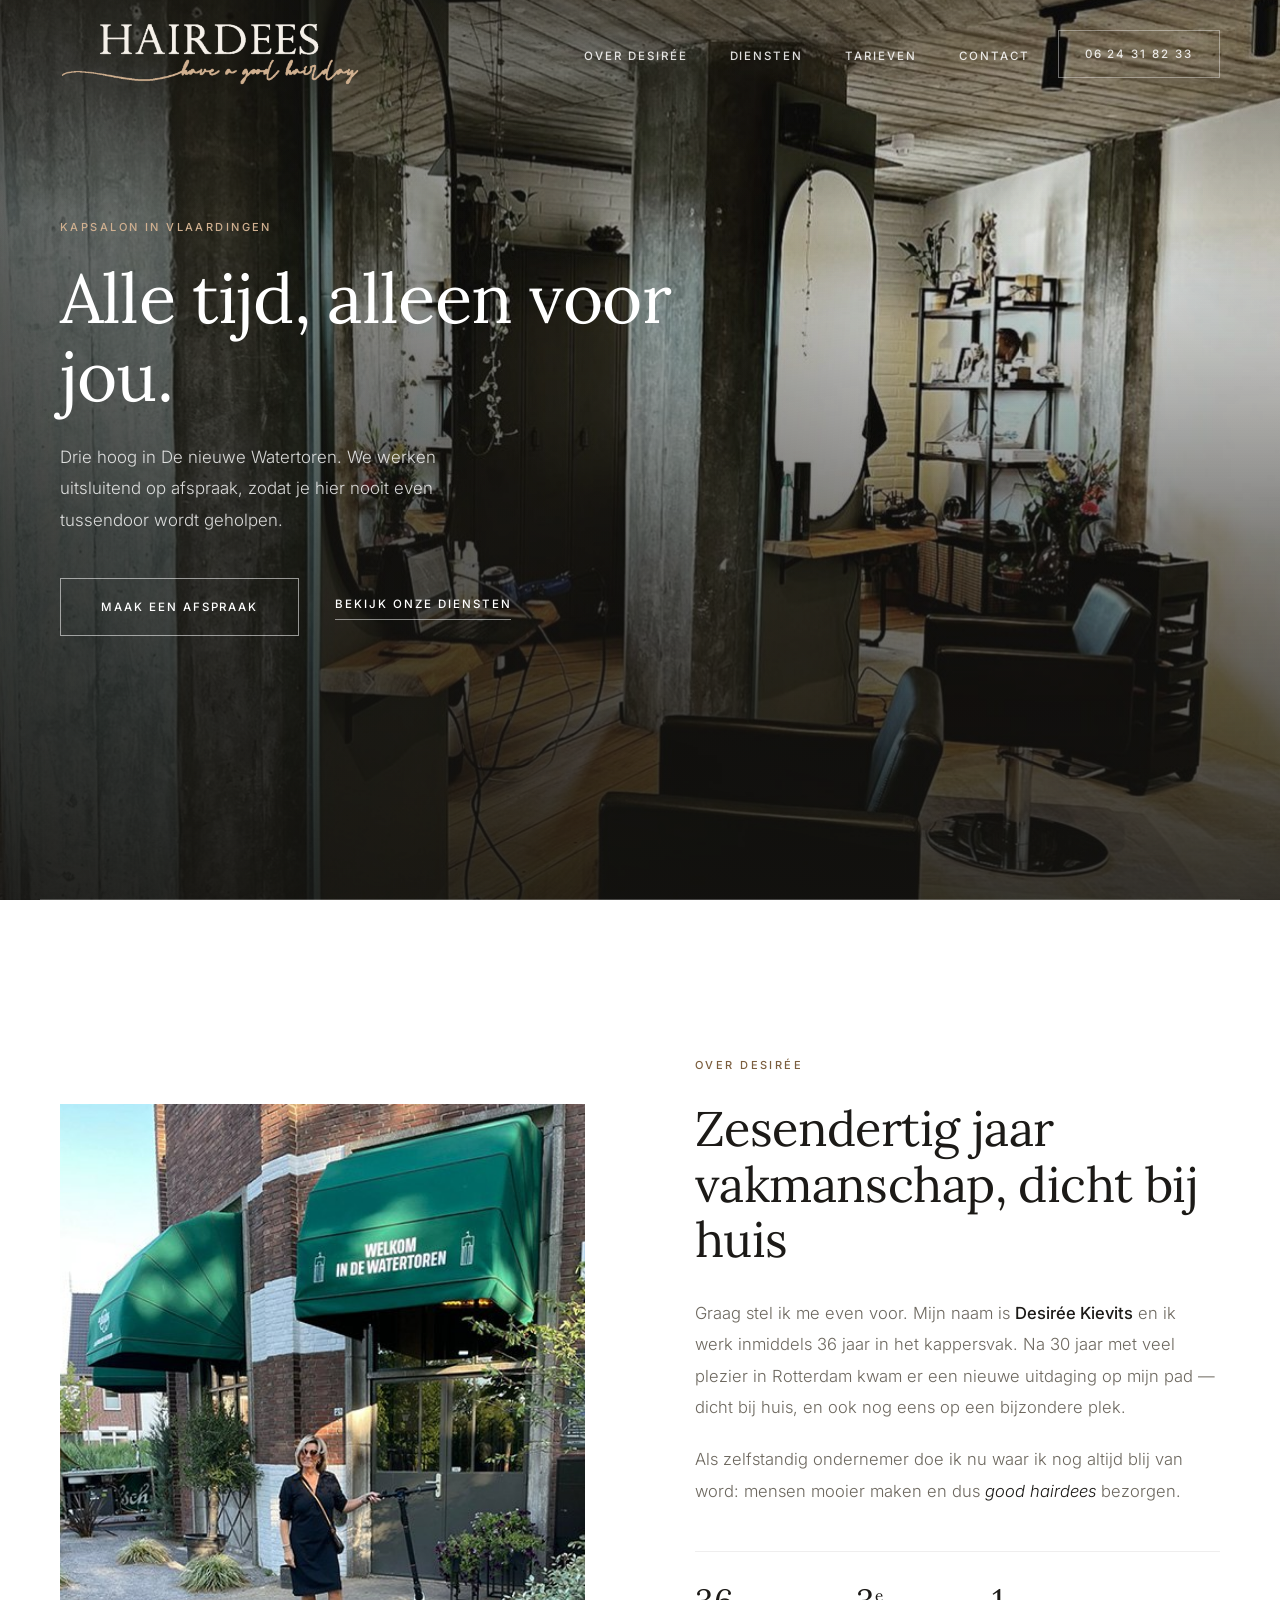
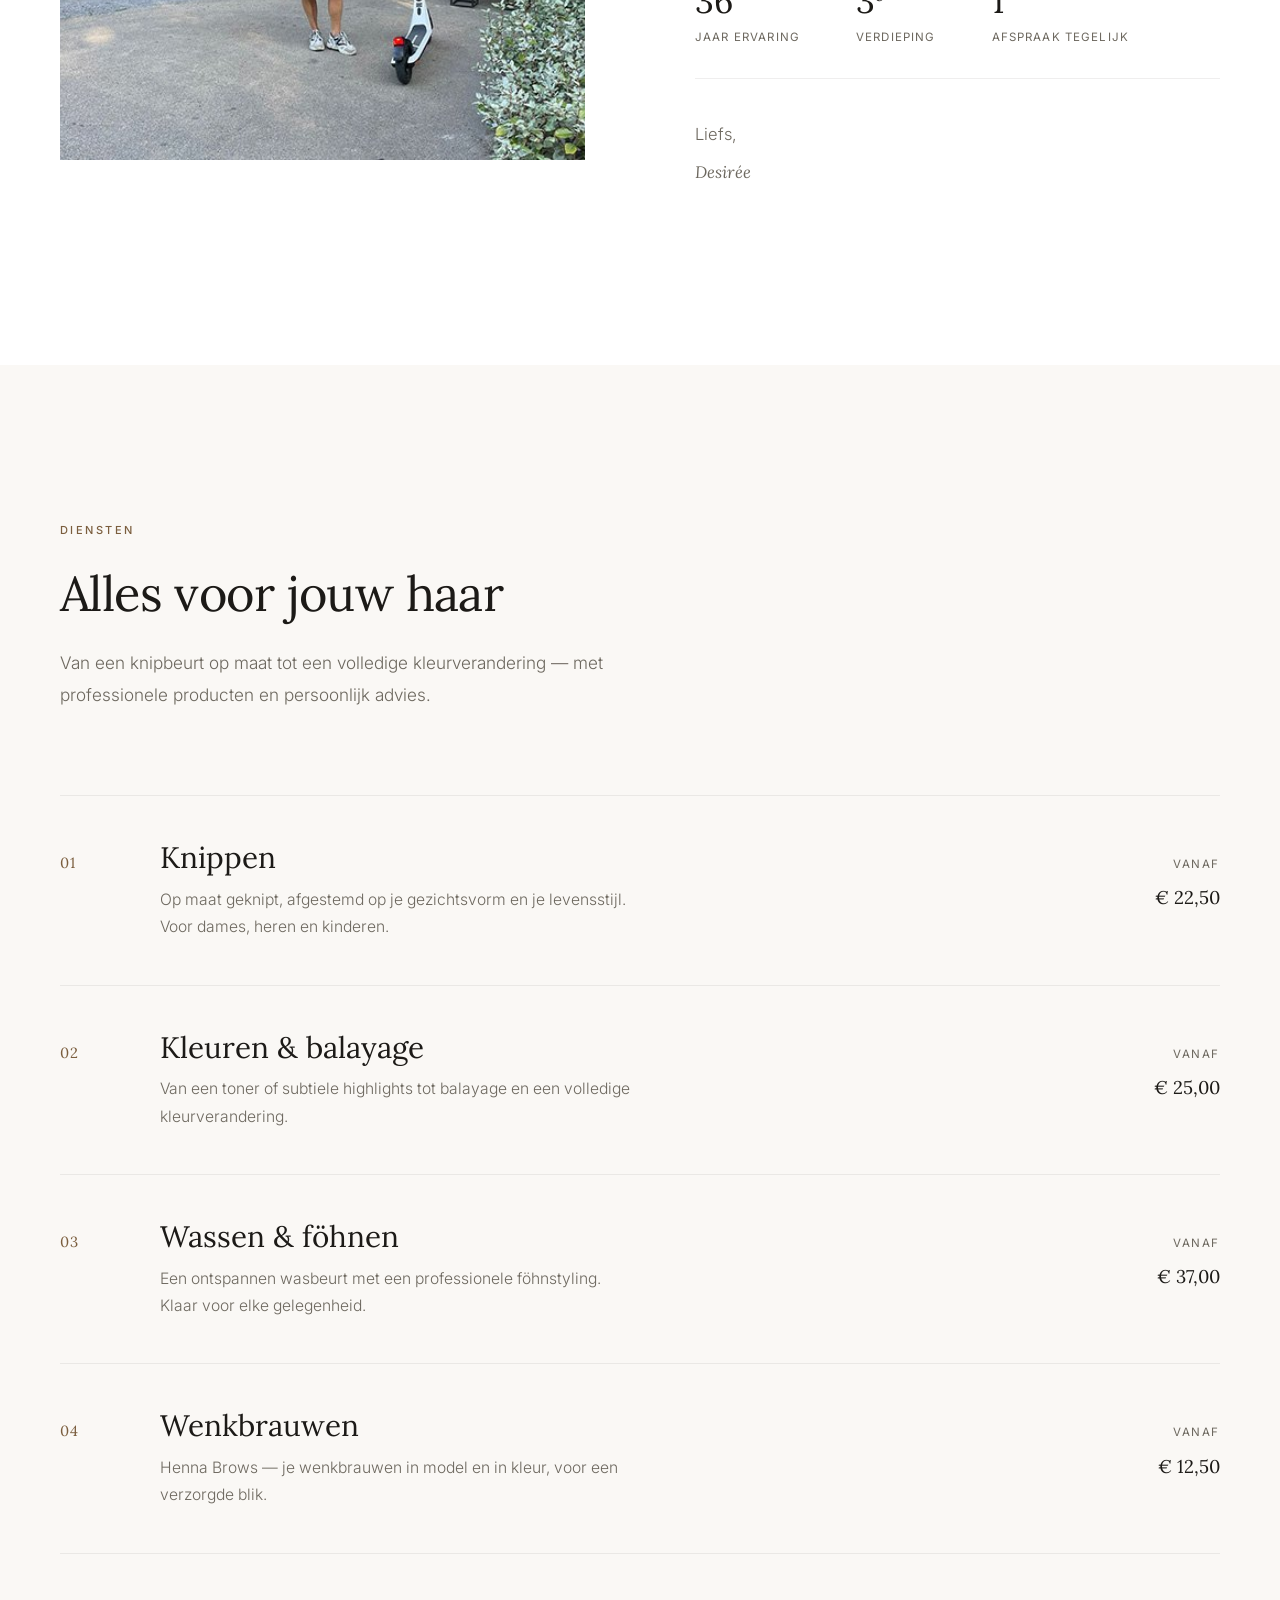
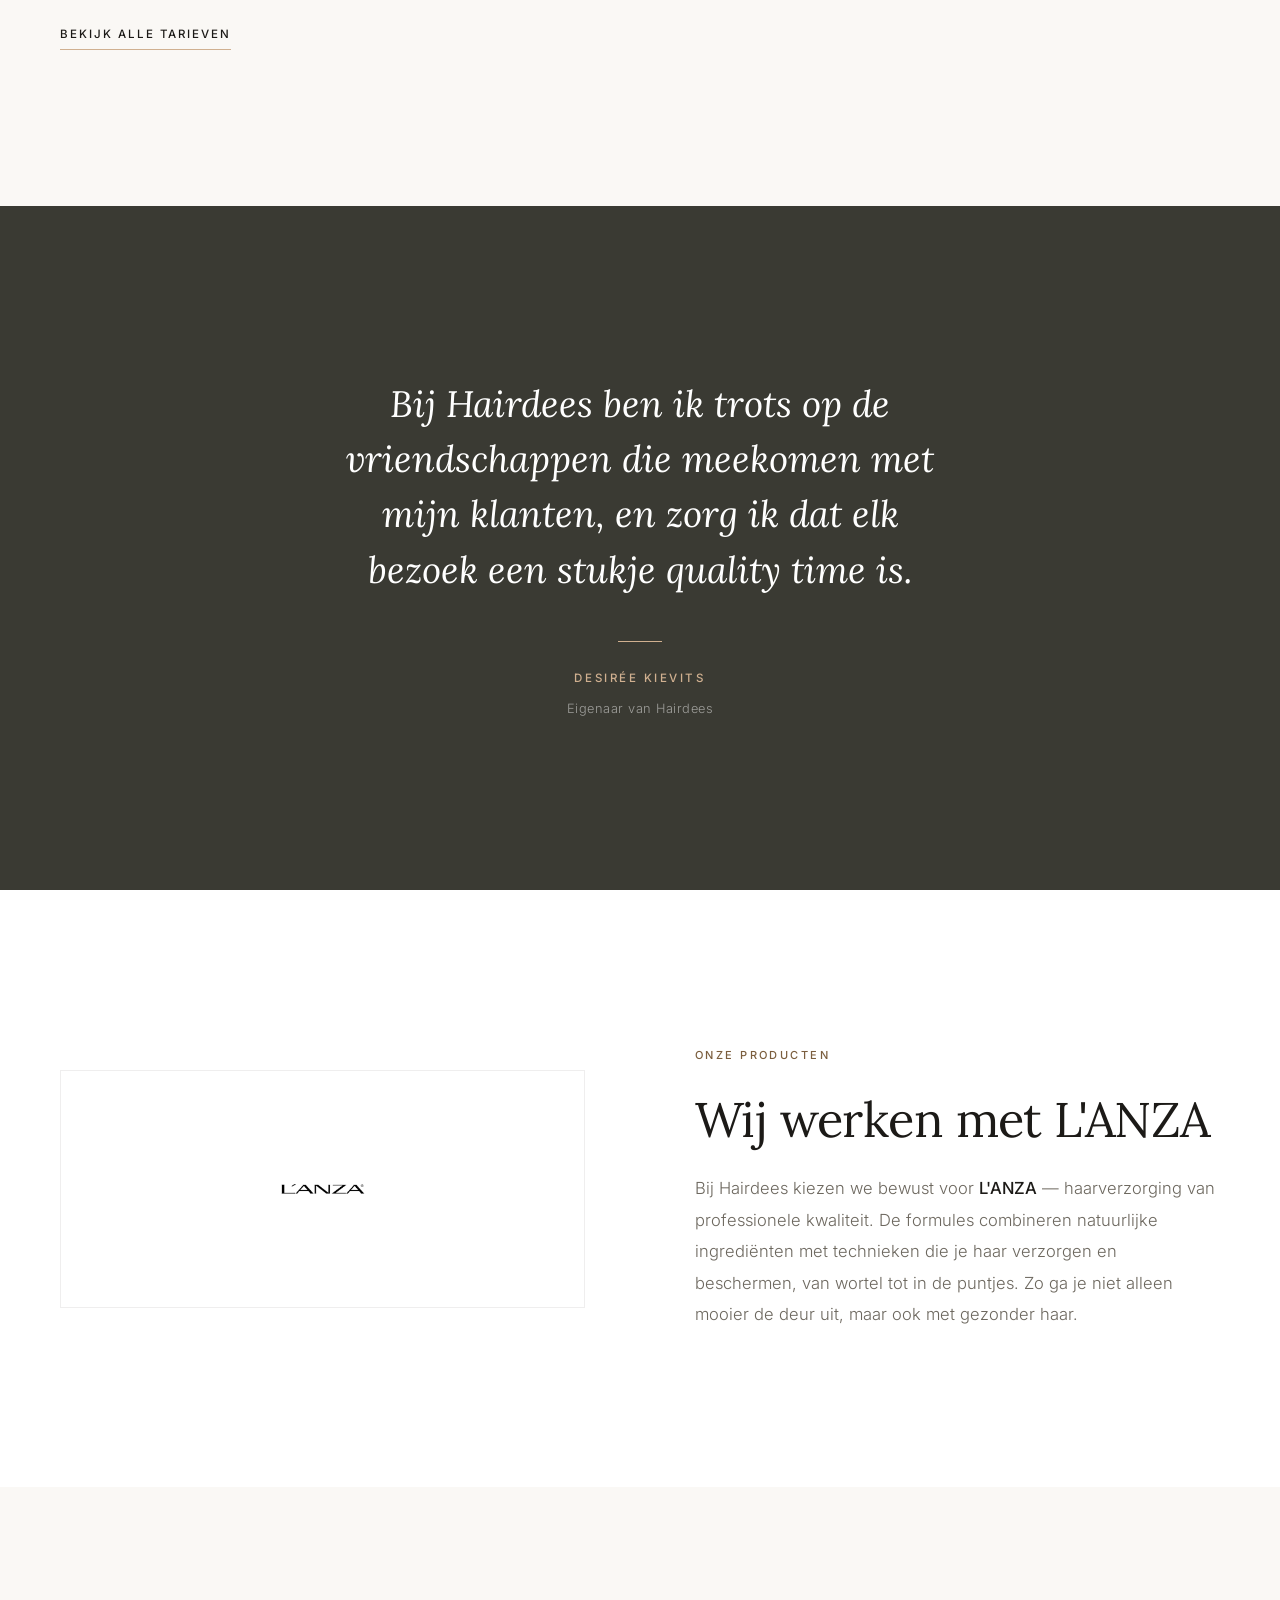
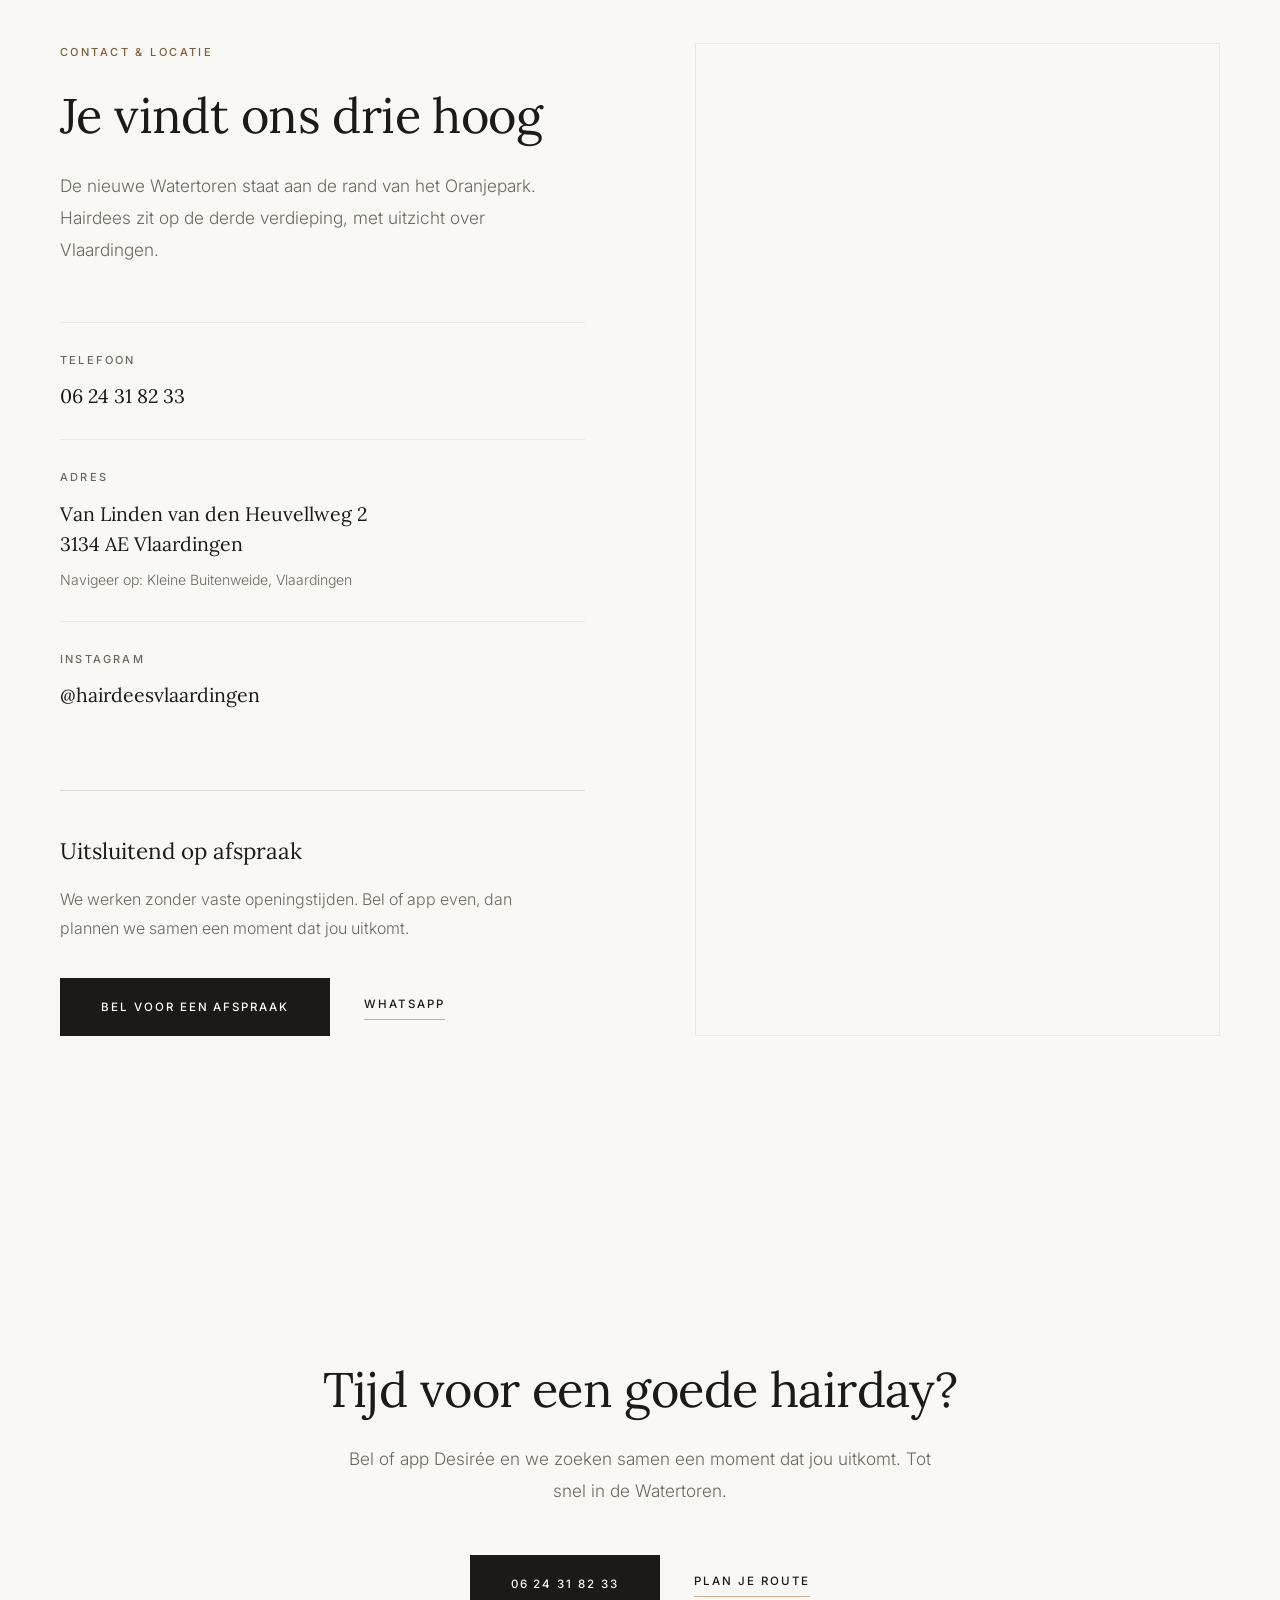
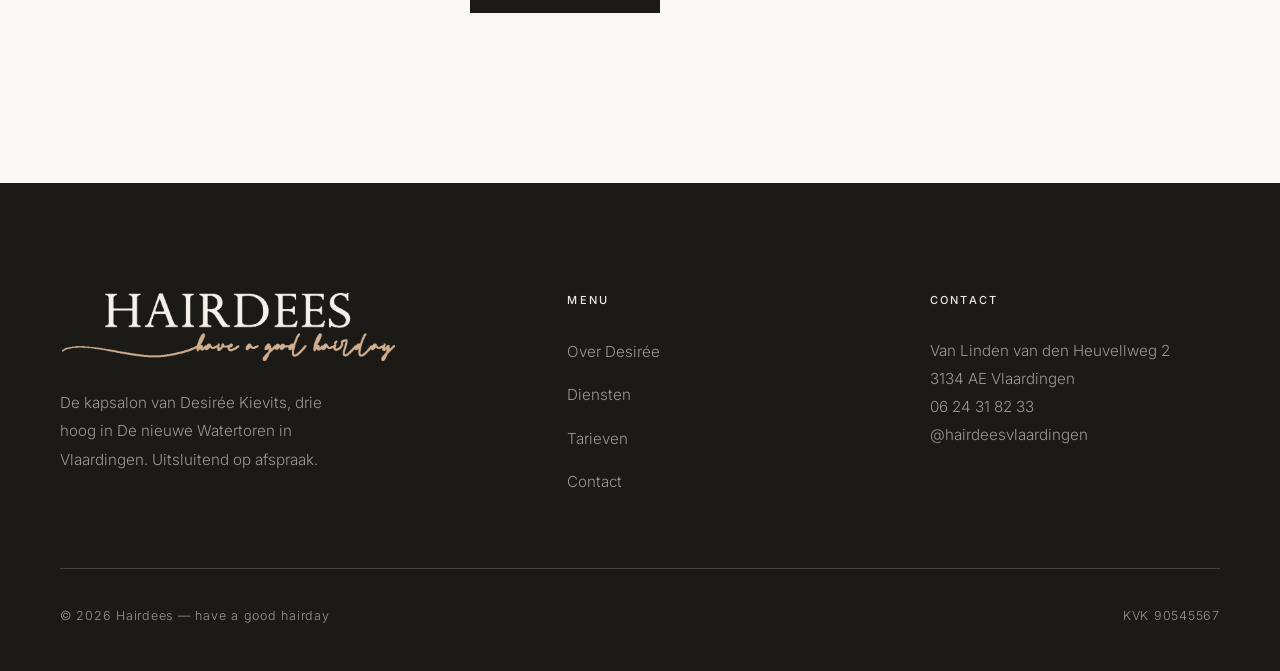
==== commit cfd403a2: "Rebuild the logo artwork and give it more presence The supplied logo-transparent.png was a cutout fr" ====
--- a/index.html
+++ b/index.html
@@ -9,14 +9,15 @@
 <link rel="preconnect" href="https://fonts.googleapis.com">
 <link rel="preconnect" href="https://fonts.gstatic.com" crossorigin>
 <link href="https://fonts.googleapis.com/css2?family=Inter:wght@300;400;500&family=Lora:ital,wght@0,400;0,500;1,400&display=swap" rel="stylesheet">
-<link rel="stylesheet" href="styles.css">
+<link rel="stylesheet" href="styles.css?v=20261029c">
 </head>
 <body>
 
 <header class="site-header" id="siteHeader">
     <div class="header-inner">
         <a href="#top" class="header-logo" aria-label="Hairdees — naar boven">
-            <img src="logo-transparent.png" alt="Hairdees">
+            <img src="logo-mark-light.png" alt="Hairdees" class="logo-on-dark">
+            <img src="logo-mark.png" alt="" aria-hidden="true" class="logo-on-light">
         </a>
 
         <ul class="header-nav">
@@ -26,7 +27,10 @@
             <li><a href="#contact">Contact</a></li>
         </ul>
 
-        <a href="tel:+31624318233" class="header-call">06 24 31 82 33</a>
+        <a href="tel:+31624318233" class="header-call" aria-label="Bel 06 24 31 82 33">
+            <svg class="call-icon" viewBox="0 0 24 24" fill="none" stroke="currentColor" stroke-width="1.6" stroke-linecap="round" stroke-linejoin="round" aria-hidden="true"><path d="M22 16.92v3a2 2 0 0 1-2.18 2 19.79 19.79 0 0 1-8.63-3.07 19.5 19.5 0 0 1-6-6 19.79 19.79 0 0 1-3.07-8.67A2 2 0 0 1 4.11 2h3a2 2 0 0 1 2 1.72c.127.96.361 1.903.7 2.81a2 2 0 0 1-.45 2.11L8.09 9.91a16 16 0 0 0 6 6l1.27-1.27a2 2 0 0 1 2.11-.45c.907.339 1.85.573 2.81.7A2 2 0 0 1 22 16.92z"/></svg>
+            <span class="call-text">06 24 31 82 33</span>
+        </a>
 
         <button class="nav-toggle" id="navToggle" aria-label="Menu openen" aria-expanded="false" aria-controls="mobileNav">
             <span></span><span></span><span></span>
@@ -241,7 +245,7 @@
     <div class="shell">
         <div class="footer-grid">
             <div>
-                <div class="footer-logo"><img src="logo-transparent.png" alt="Hairdees"></div>
+                <div class="footer-logo"><img src="logo-mark-light.png" alt="Hairdees"></div>
                 <p class="footer-note">De kapsalon van Desirée Kievits, drie hoog in De nieuwe Watertoren in Vlaardingen. Uitsluitend op afspraak.</p>
             </div>
 
--- a/styles.css
+++ b/styles.css
@@ -136,13 +136,25 @@
     transition: height 0.45s var(--ease);
 }
 
-.header-logo { display: flex; align-items: center; flex-shrink: 0; }
+/* Two artwork files rather than an inverted one: the filter flattened
+   the sand script to solid white and lost half the mark's character. */
+.header-logo {
+    position: relative;
+    display: block;
+    flex-shrink: 0;
+    line-height: 0;
+}
 
 .header-logo img {
-    height: 46px;
+    height: 64px;
     width: auto;
-    filter: brightness(0) invert(1);
-    transition: filter 0.45s var(--ease), height 0.45s var(--ease);
+    transition: height 0.45s var(--ease), opacity 0.45s var(--ease);
+}
+
+.header-logo .logo-on-light {
+    position: absolute;
+    inset: 0;
+    opacity: 0;
 }
 
 .header-nav {
@@ -185,10 +197,15 @@
 
 .header-call {
     flex-shrink: 0;
+    display: inline-flex;
+    align-items: center;
+    justify-content: center;
     border: 1px solid rgba(255, 255, 255, 0.4);
     padding: 13px 26px;
     transition: background 0.3s var(--ease), border-color 0.3s var(--ease), color 0.3s var(--ease);
 }
+
+.header-call .call-icon { display: none; width: 18px; height: 18px; }
 
 .header-call:hover { background: rgba(255, 255, 255, 0.14); border-color: rgba(255, 255, 255, 0.75); }
 
@@ -200,8 +217,10 @@
     border-bottom-color: var(--line-faint);
 }
 
-.site-header.is-solid .header-inner { height: 82px; }
-.site-header.is-solid .header-logo img { filter: none; height: 38px; }
+.site-header.is-solid .header-inner { height: 86px; }
+.site-header.is-solid .header-logo img { height: 50px; }
+.site-header.is-solid .header-logo .logo-on-light { opacity: 1; }
+.site-header.is-solid .header-logo .logo-on-dark { opacity: 0; }
 .site-header.is-solid .header-nav a { color: var(--ink-mid); }
 .site-header.is-solid .header-nav a:hover { color: var(--ink); }
 .site-header.is-solid .header-call { color: var(--ink); border-color: var(--line); }
@@ -703,7 +722,7 @@
     border-bottom: 1px solid var(--line-dark);
 }
 
-.footer-logo img { height: 48px; width: auto; filter: brightness(0) invert(1); opacity: 0.9; }
+.footer-logo img { height: 72px; width: auto; }
 
 .footer-note {
     margin-top: 26px;
@@ -851,16 +870,20 @@
 @media (max-width: 900px) {
     .header-nav { display: none; }
     .nav-toggle { display: flex; }
-    .header-inner { height: 78px; }
-    .header-logo img { height: 34px; }
-    .site-header.is-solid .header-inner { height: 70px; }
-    .site-header.is-solid .header-logo img { height: 32px; }
-    .header-call { padding: 11px 18px; font-size: 0.66rem; letter-spacing: 0.14em; }
+    .header-inner { height: 82px; }
+    .header-logo img { height: 42px; }
+    .site-header.is-solid .header-inner { height: 74px; }
+    .site-header.is-solid .header-logo img { height: 38px; }
+    /* the full number cannot sit beside a logo this size on a phone,
+       so the call action collapses to an icon */
+    .header-call { padding: 0; width: 46px; height: 46px; }
+    .header-call .call-text { display: none; }
+    .header-call .call-icon { display: block; }
 
     .mobile-nav {
         display: flex;
         position: fixed;
-        top: 78px;
+        top: 82px;
         left: 0;
         width: 100%;
         background: var(--bg);
